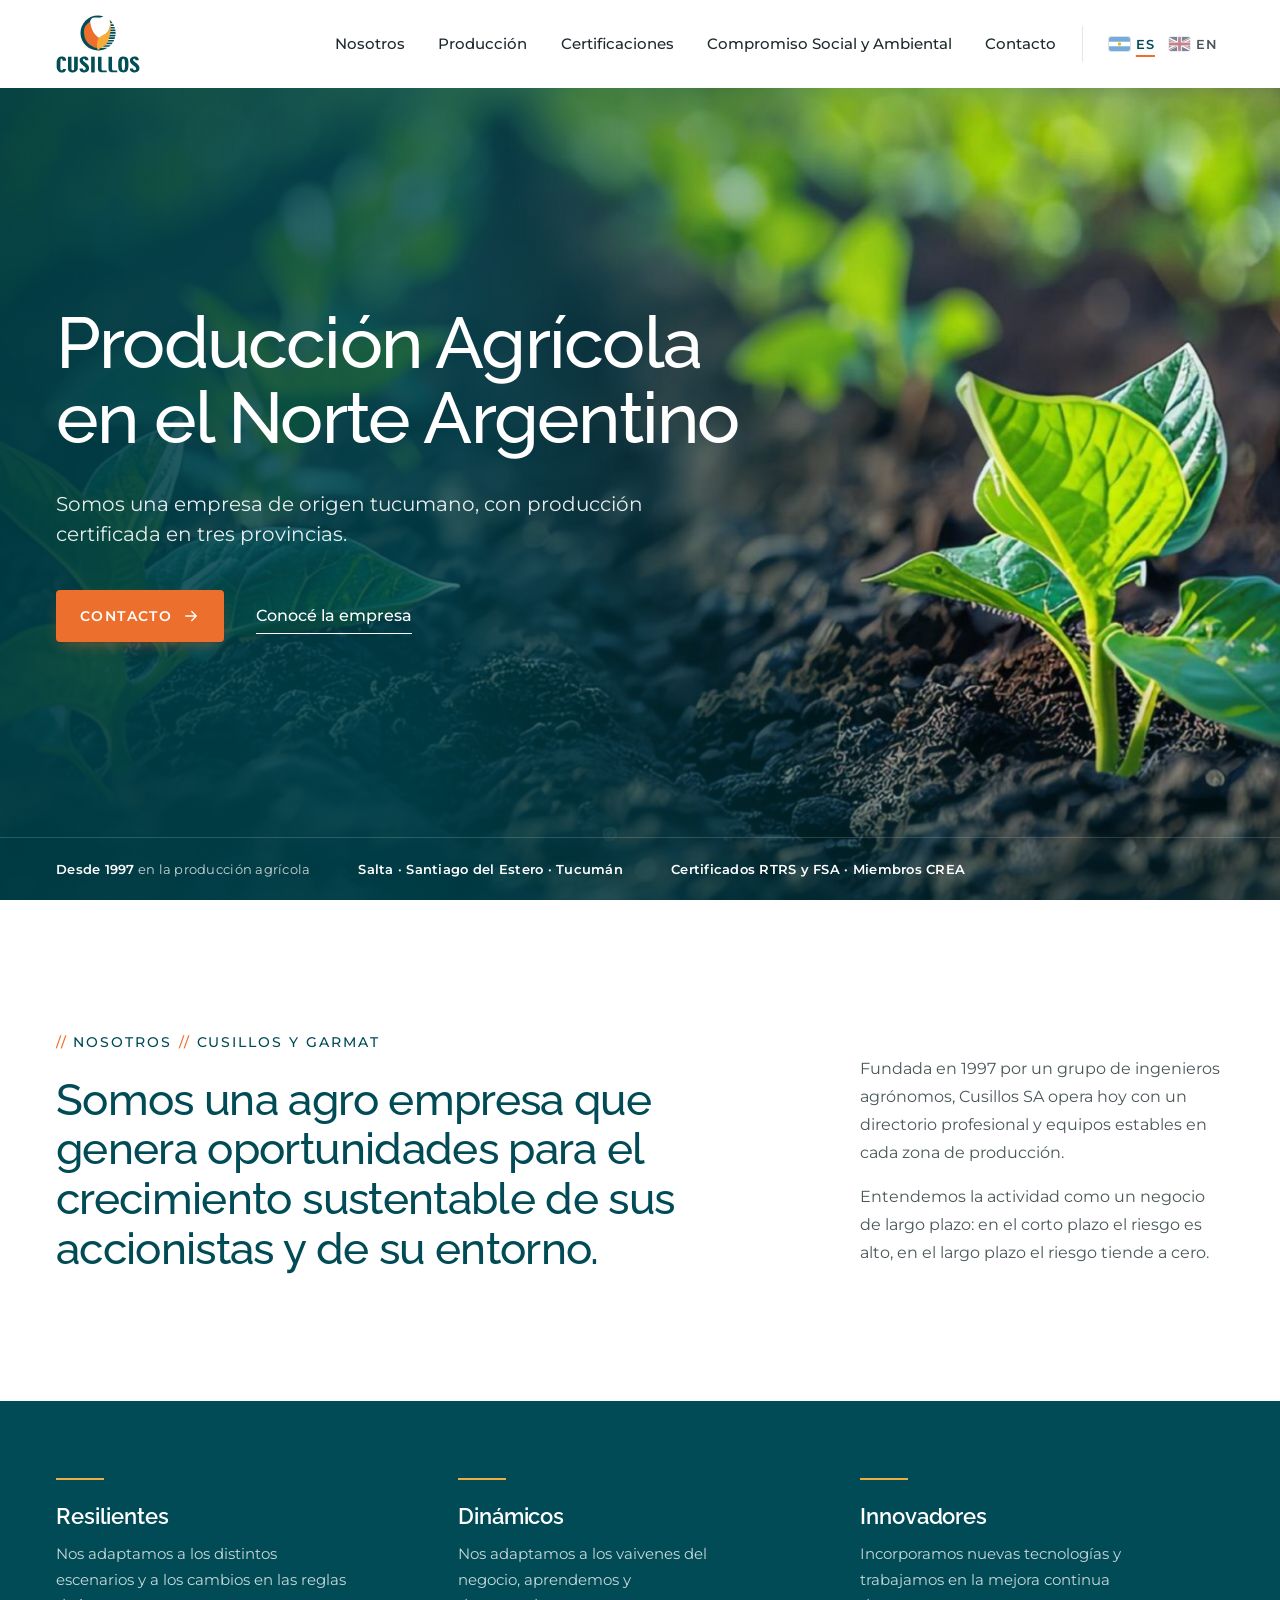
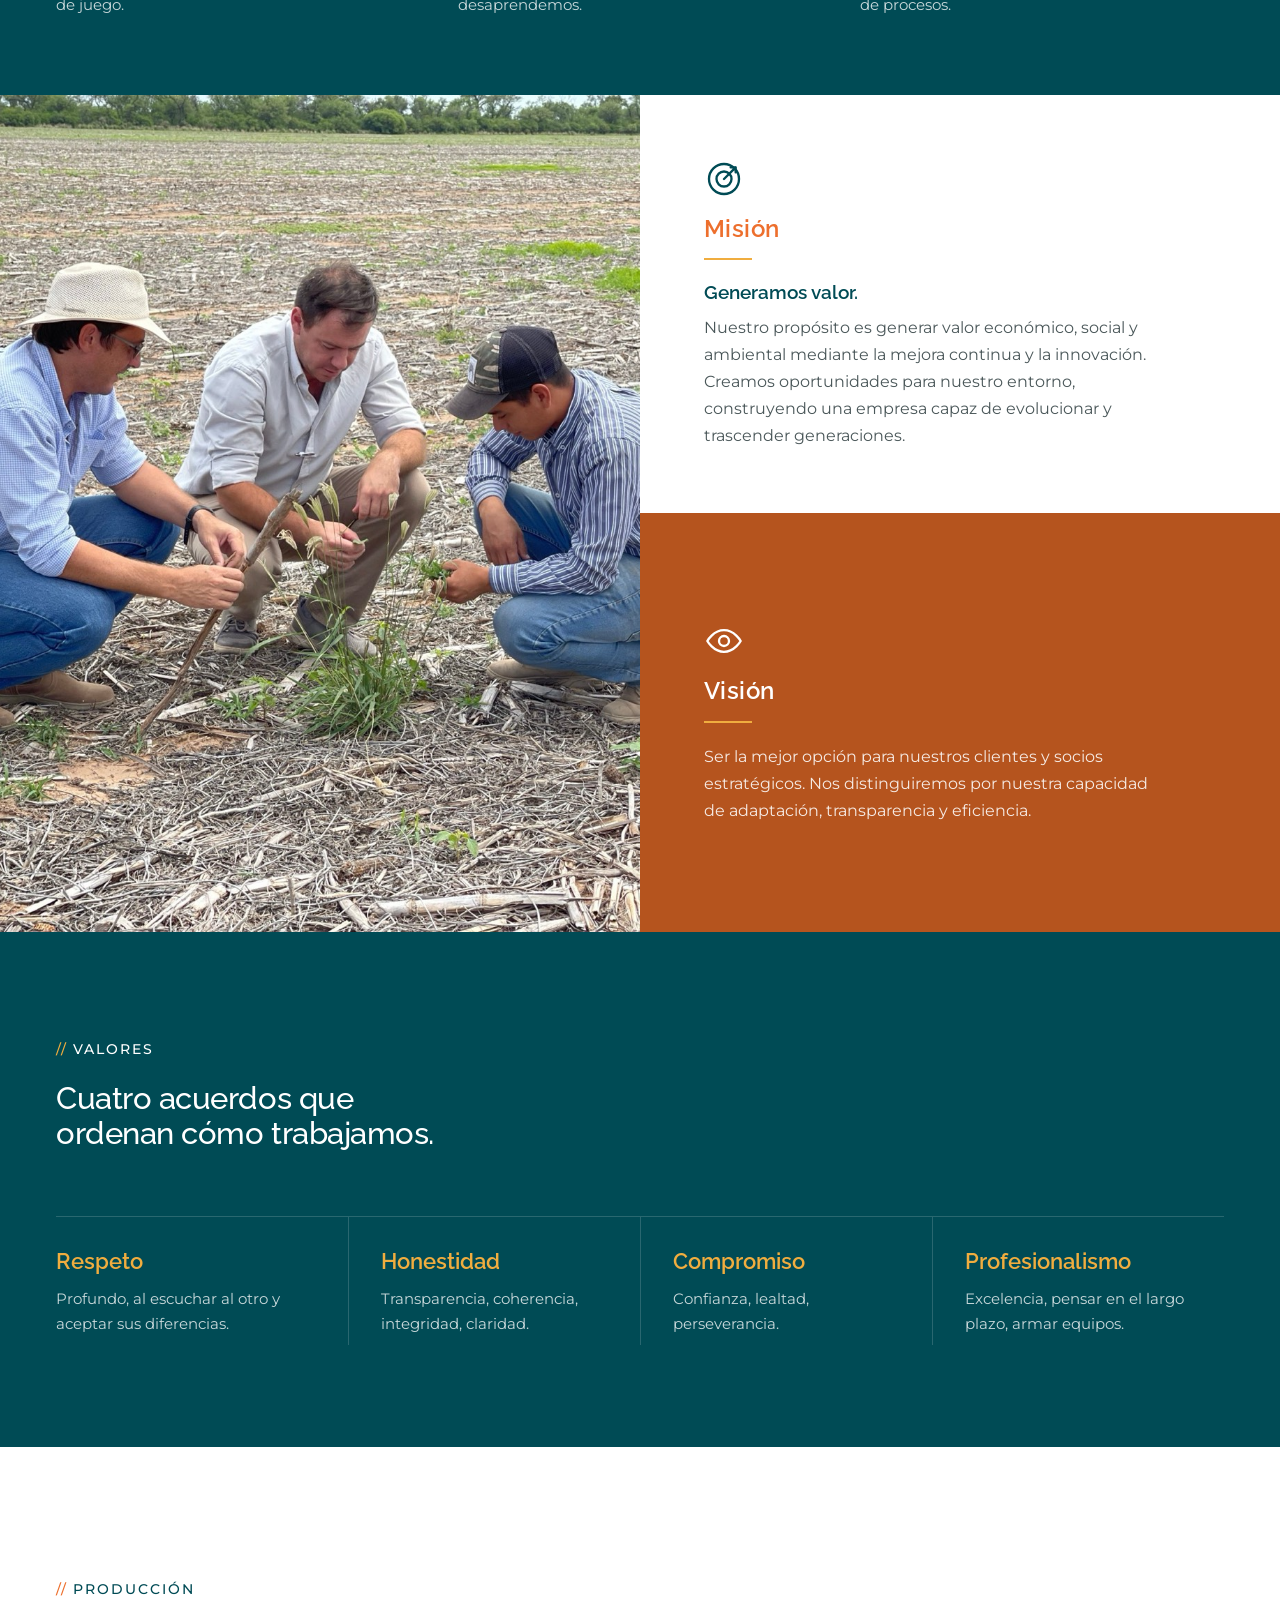
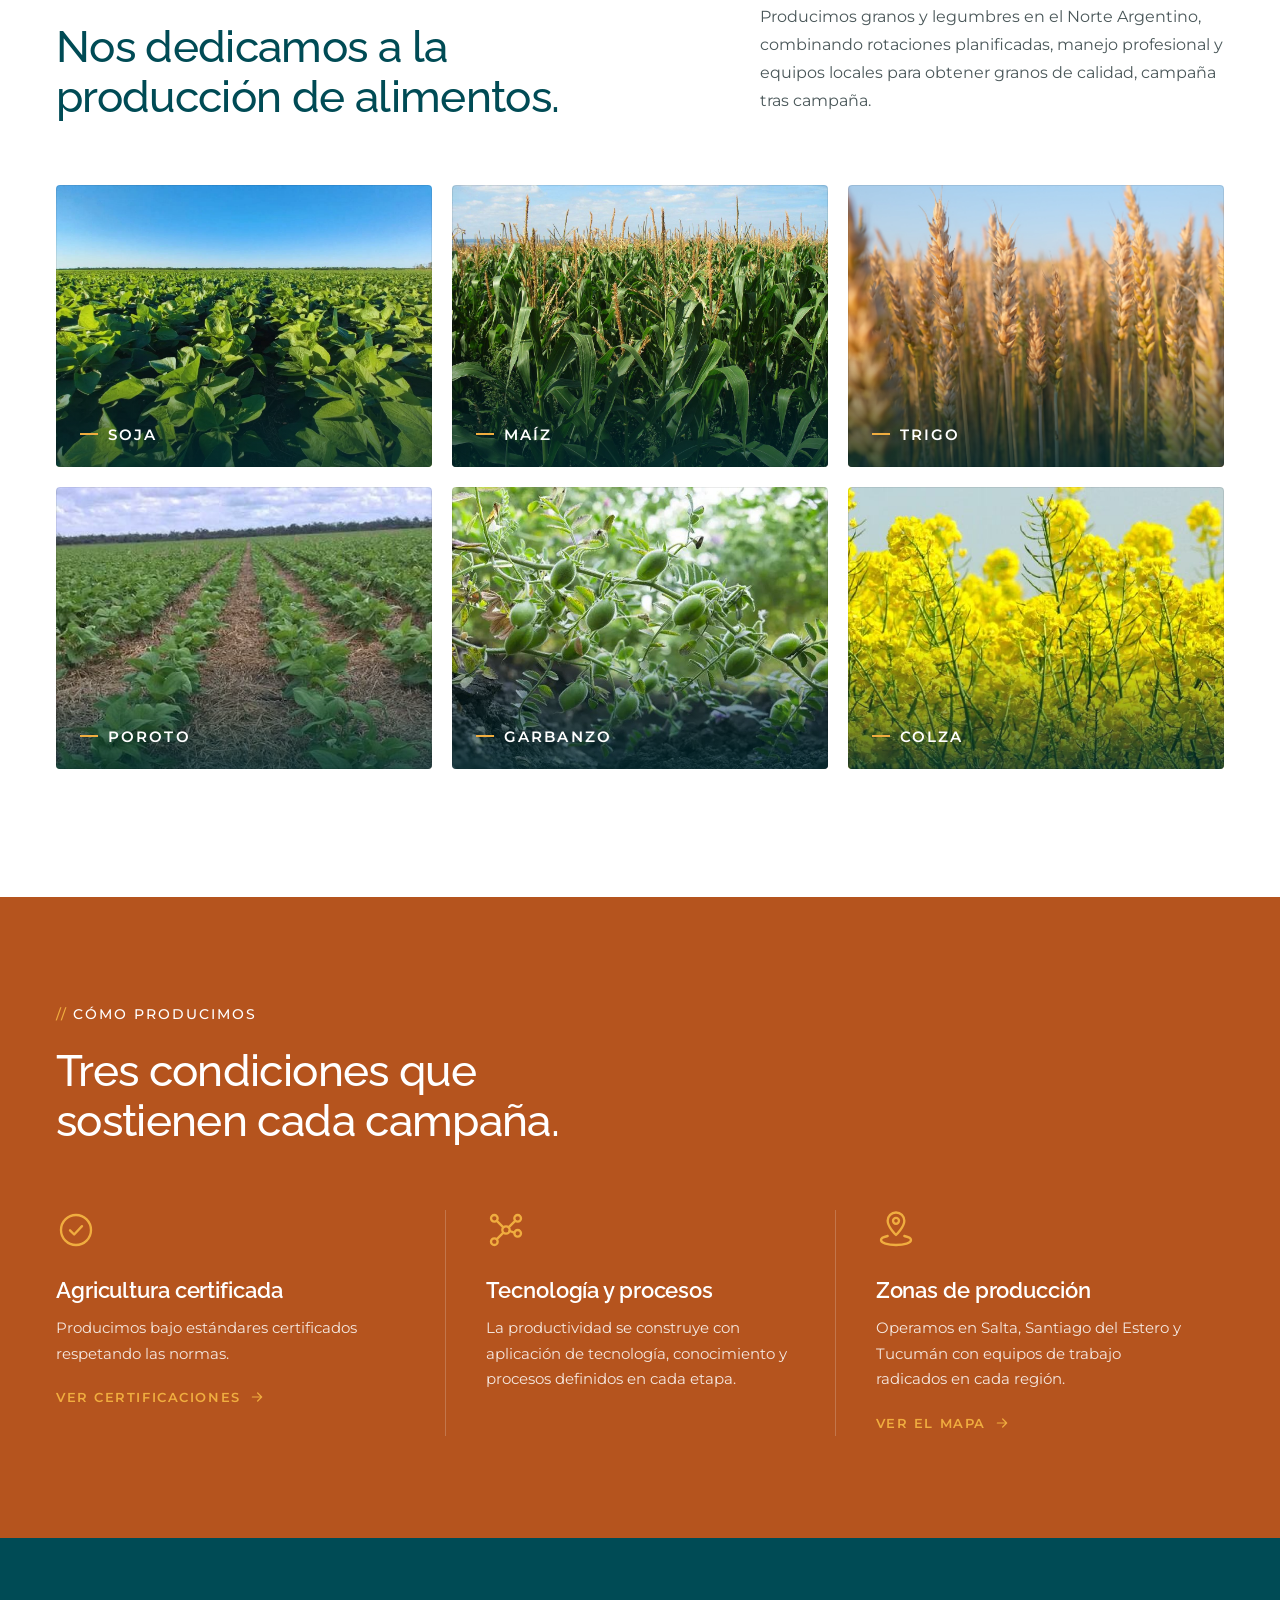
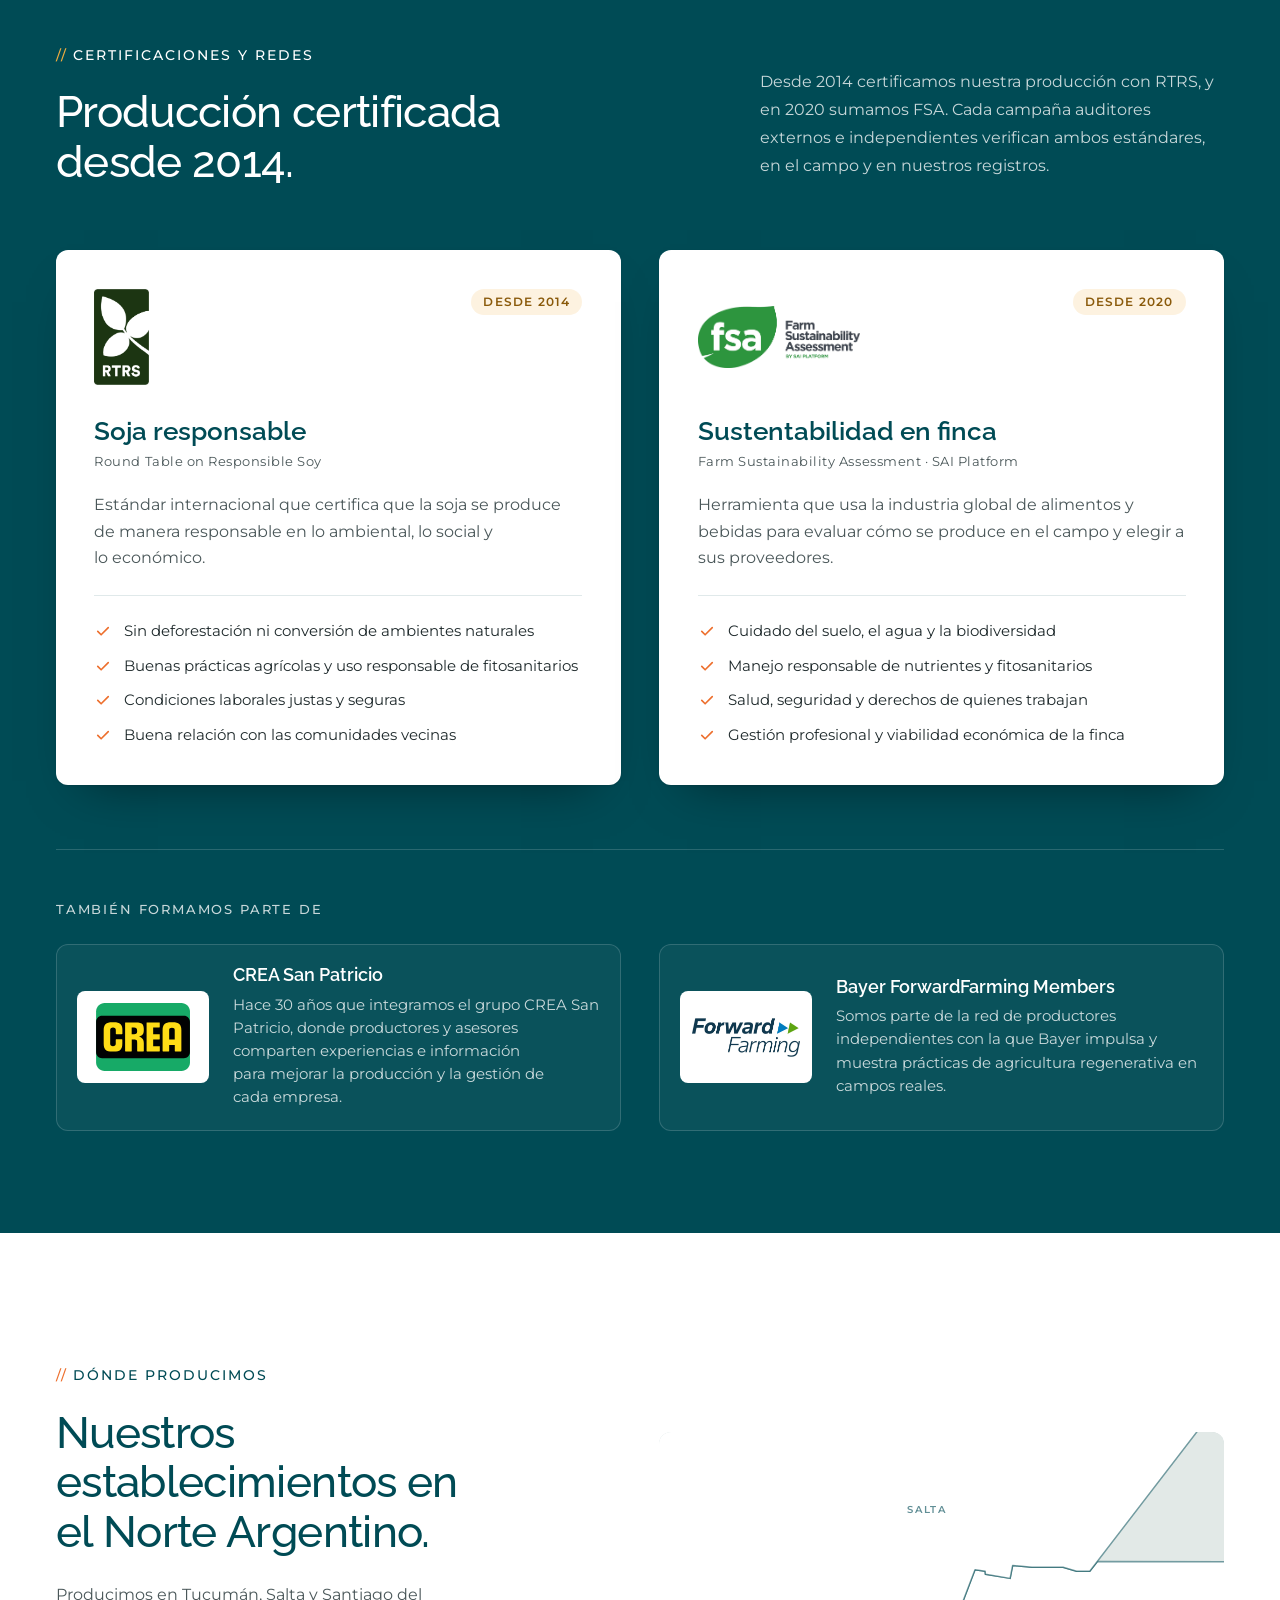
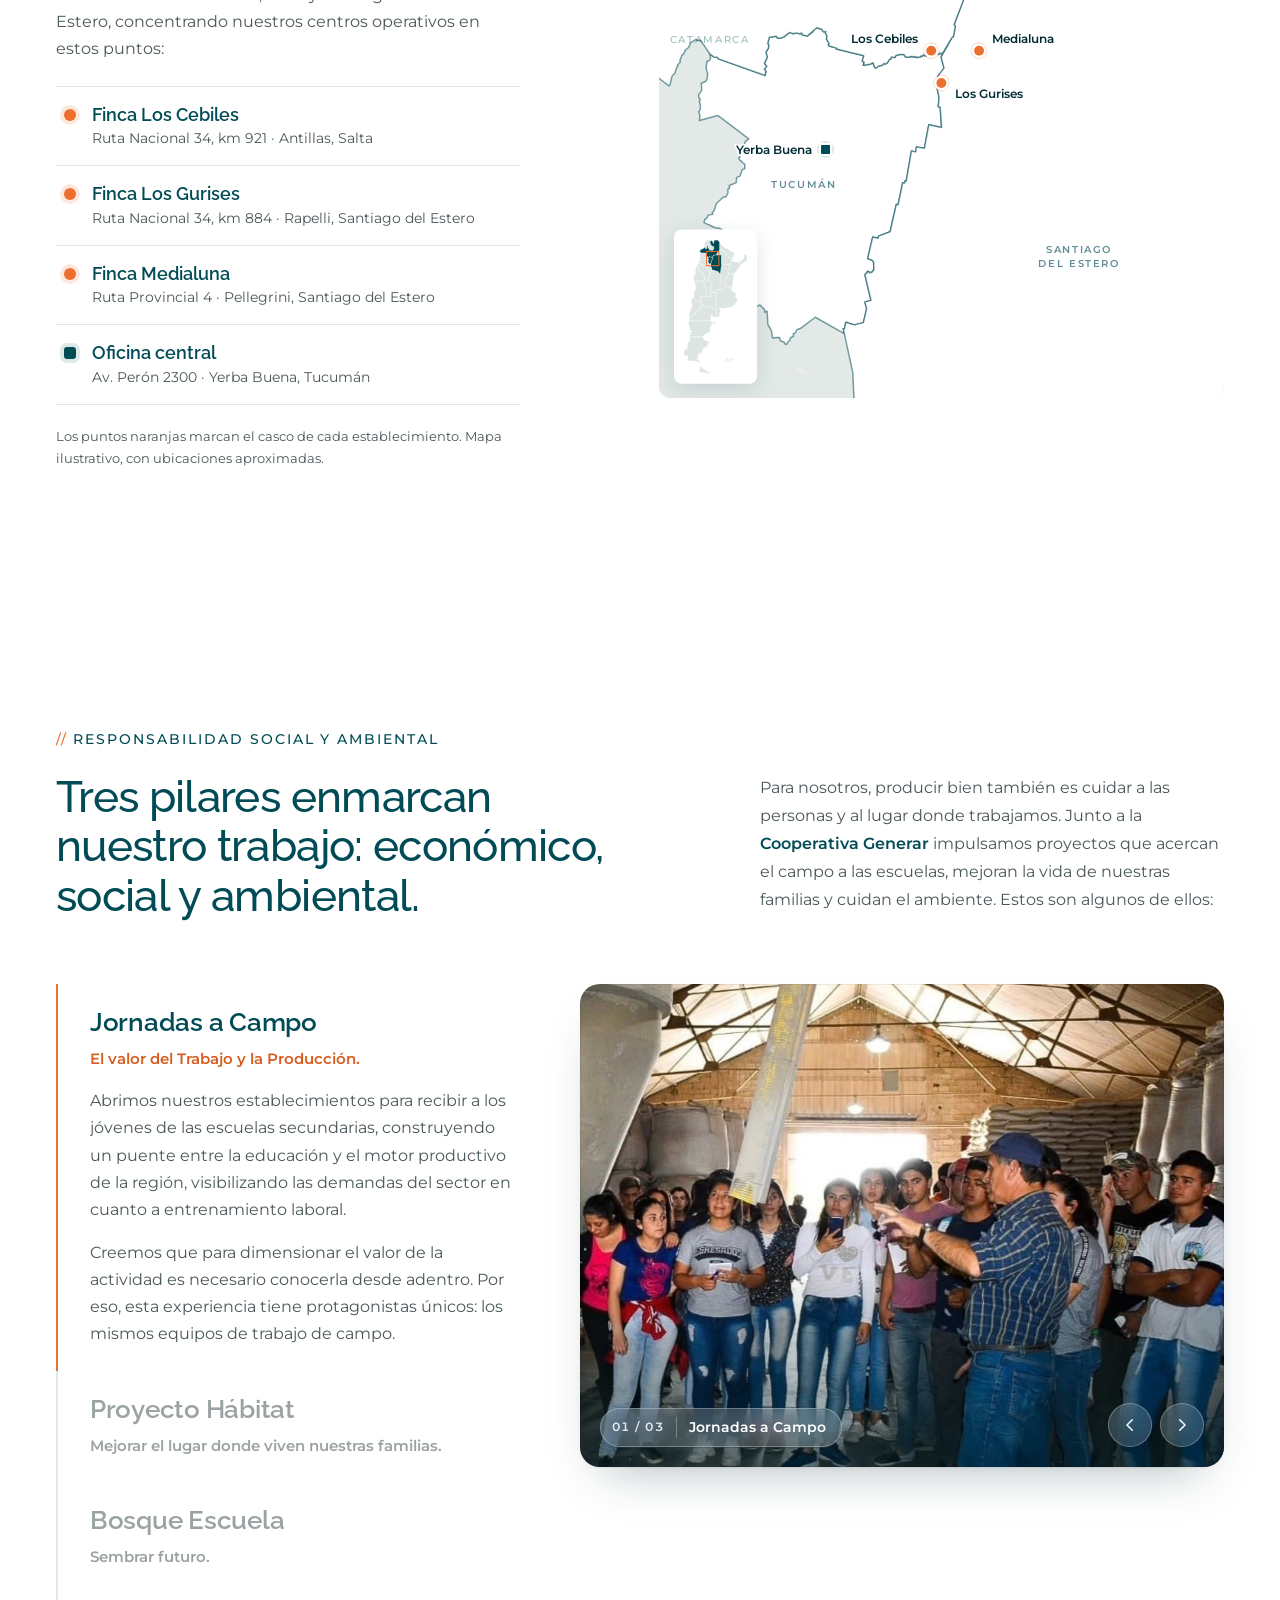
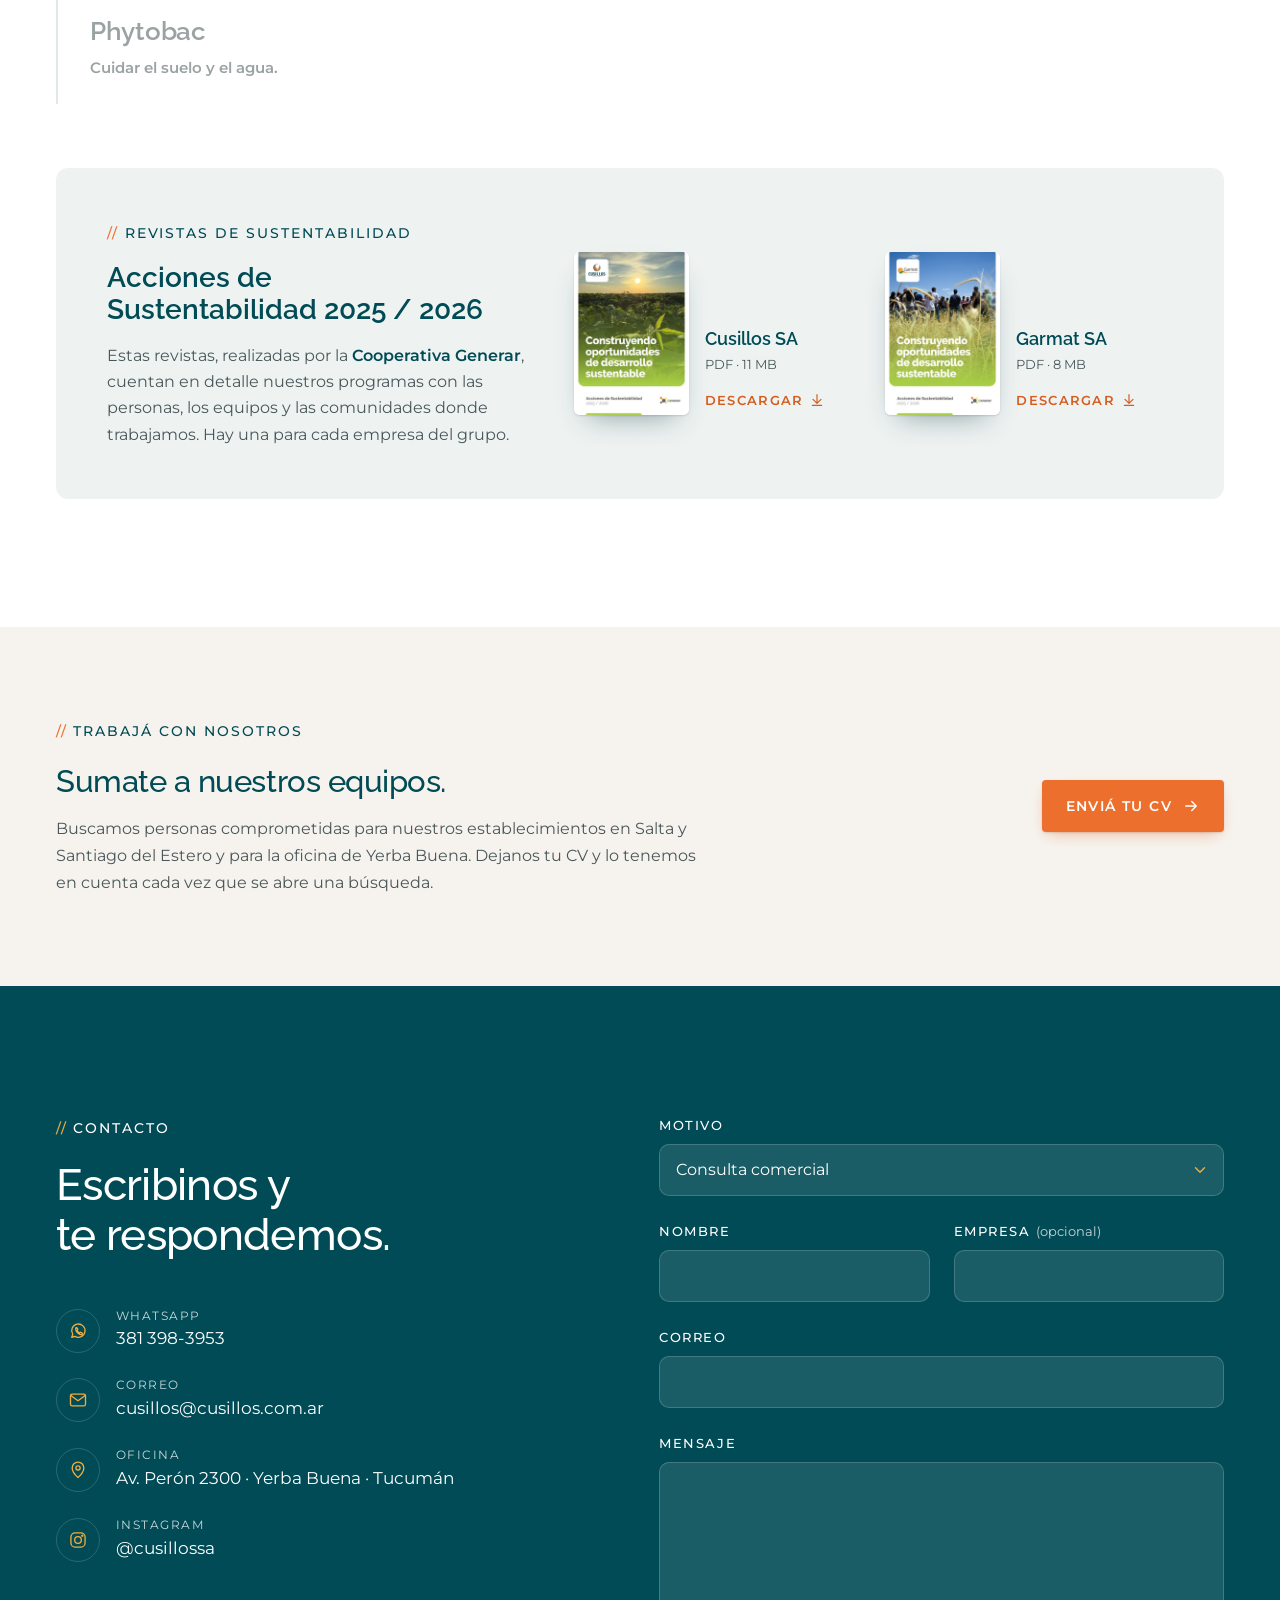
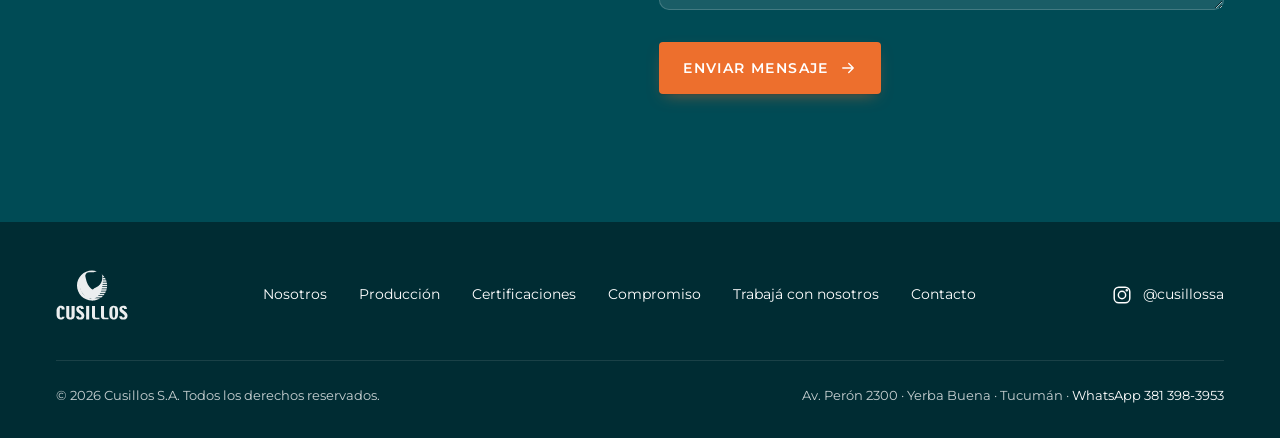
==== index.html @ c20f59cd "Responsabilidad social: párrafo al costado del título, como el resto de la página Co-Authored-By: Cl" ====
<!doctype html>
<html lang="es-AR">
<head>
  <meta charset="utf-8">
  <meta name="viewport" content="width=device-width, initial-scale=1, viewport-fit=cover">
  <title data-i18n="meta.title">Cusillos S.A. · Producción agrícola en el Norte Argentino</title>
  <meta name="description" data-i18n-content="meta.description" content="Agro empresa tucumana fundada en 1997. Producción certificada de soja, maíz, trigo, poroto, garbanzo y colza en Salta, Santiago del Estero y Tucumán.">
  <meta name="theme-color" content="#004b55">
  <link rel="canonical" href="https://www.cusillos.com.ar/">
  <link rel="icon" href="favicon.ico" sizes="48x48">
  <link rel="icon" href="assets/img/favicon.svg" type="image/svg+xml">
  <link rel="icon" href="assets/img/favicon-32.png" type="image/png" sizes="32x32">
  <link rel="apple-touch-icon" href="assets/img/apple-touch-icon.png">

  <meta property="og:type" content="website">
  <meta property="og:locale" content="es_AR">
  <meta property="og:site_name" content="Cusillos S.A.">
  <meta property="og:title" content="Cusillos S.A. · Producción agrícola en el Norte Argentino">
  <meta property="og:description" content="Producción certificada en Salta, Santiago del Estero y Tucumán desde 1997.">
  <meta property="og:url" content="https://www.cusillos.com.ar/">
  <meta property="og:image" content="https://www.cusillos.com.ar/assets/img/hero.jpg">
  <meta name="twitter:card" content="summary_large_image">

  <link rel="preconnect" href="https://fonts.googleapis.com">
  <link rel="preconnect" href="https://fonts.gstatic.com" crossorigin>
  <link href="https://fonts.googleapis.com/css2?family=Montserrat:wght@400;500;600&family=Raleway:wght@500;600&display=swap" rel="stylesheet">
  <link rel="preload" as="image" href="assets/img/hero.jpg">
  <link rel="stylesheet" href="styles.css">
  <script>document.documentElement.classList.add("js")</script>
  <link rel="alternate" hreflang="es" href="https://www.cusillos.com.ar/?lang=es">
  <link rel="alternate" hreflang="en" href="https://www.cusillos.com.ar/?lang=en">

  <script type="application/ld+json">
  {
    "@context": "https://schema.org",
    "@type": "Organization",
    "name": "Cusillos S.A.",
    "url": "https://www.cusillos.com.ar",
    "logo": "https://www.cusillos.com.ar/assets/img/logo-cusillos.png",
    "foundingDate": "1997",
    "email": "cusillos@cusillos.com.ar",
    "telephone": "+54 9 381 398-3953",
    "address": {
      "@type": "PostalAddress",
      "streetAddress": "Av. Perón 2300",
      "addressLocality": "Yerba Buena",
      "addressRegion": "Tucumán",
      "addressCountry": "AR"
    }
  }
  </script>
</head>
<body>
<a class="skip" href="#contenido" data-i18n="skip">Saltar al contenido</a>

<header class="header" id="top">
  <div class="container header__inner">
    <a href="#top" class="header__logo" data-i18n-aria-label="logo.home" aria-label="Cusillos S.A., volver al inicio">
      <img src="assets/img/logo-cusillos.svg?v=2" alt="Cusillos" width="90" height="63">
    </a>
    <nav class="nav" id="nav" data-i18n-aria-label="nav.label" aria-label="Principal">
      <a href="#nosotros" data-i18n="nav.about">Nosotros</a>
      <a href="#produccion" data-i18n="nav.production">Producción</a>
      <a href="#certificaciones" data-i18n="nav.certs">Certificaciones</a>
      <a href="#compromiso" data-i18n="nav.commitment">Compromiso Social y Ambiental</a>
      <a href="#contacto" data-i18n="nav.contact">Contacto</a>
    </nav>
    <div class="lang" role="group" aria-label="Idioma" data-i18n-aria-label="lang.label">
      <button type="button" class="lang__btn" data-lang="es" lang="es" aria-label="Español" aria-pressed="true"><svg class="lang__flag" viewBox="0 0 30 20" aria-hidden="true"><path fill="#74acdf" d="M0 0h30v20H0z"/><path fill="#fff" d="M0 6.67h30v6.66H0z"/><circle cx="15" cy="10" r="2.4" fill="#f6b40e"/></svg><span>ES</span></button>
      <button type="button" class="lang__btn" data-lang="en" lang="en" aria-label="English" aria-pressed="false"><svg class="lang__flag" viewBox="0 0 60 30" preserveAspectRatio="xMidYMid slice" aria-hidden="true"><clipPath id="flag-uk"><path d="M30 15h30v15zv15H0zH0V0zV0h30z"/></clipPath><path fill="#012169" d="M0 0h60v30H0z"/><path d="M0 0l60 30M60 0L0 30" stroke="#fff" stroke-width="6"/><path d="M0 0l60 30M60 0L0 30" clip-path="url(#flag-uk)" stroke="#c8102e" stroke-width="4"/><path d="M30 0v30M0 15h60" stroke="#fff" stroke-width="10"/><path d="M30 0v30M0 15h60" stroke="#c8102e" stroke-width="6"/></svg><span>EN</span></button>
    </div>
    <button class="nav-toggle" aria-label="Abrir menú" aria-expanded="false" aria-controls="nav">
      <span></span><span></span>
    </button>
  </div>
</header>

<main id="contenido">

  <!-- ============ HERO ============ -->
  <section class="hero" aria-labelledby="hero-title">
    <div class="hero__media" aria-hidden="true">
      <img src="assets/img/hero.jpg" alt="" fetchpriority="high">
    </div>
    <div class="container hero__content">
      <h1 id="hero-title" class="hero__title" data-enter data-i18n="hero.title">Producción Agrícola<br> en el Norte Argentino</h1>
      <p class="hero__lead" data-enter data-i18n="hero.lead">Somos una empresa de origen tucumano, con producción certificada en tres provincias.</p>
      <div class="hero__actions" data-enter>
        <a href="https://wa.me/5493813983953?text=Hola%2C%20les%20escribo%20desde%20la%20web%20de%20Cusillos." class="btn" target="_blank" rel="noopener" data-i18n-href="wa.href">
          <span data-i18n="nav.contact">Contacto</span>
          <svg class="btn__arrow" viewBox="0 0 24 24" aria-hidden="true"><path d="M5 12h14M13 6l6 6-6 6"/></svg>
        </a>
        <a href="#nosotros" class="link-light" data-i18n="hero.more">Conocé la empresa</a>
      </div>
    </div>
    <div class="hero__facts" data-enter>
      <div class="container hero__facts-inner">
        <p data-i18n="hero.fact1"><strong>Desde 1997</strong> en la producción agrícola</p>
        <p><strong>Salta · Santiago del Estero · Tucumán</strong></p>
        <p data-i18n="hero.fact3"><strong>Certificados RTRS y FSA · Miembros CREA</strong></p>
      </div>
    </div>
  </section>

  <!-- ============ NOSOTROS ============ -->
  <section class="section" id="nosotros" aria-labelledby="nosotros-title">
    <div class="container grid intro">
      <header class="intro__head" data-reveal>
        <p class="eyebrow"><span data-i18n="nav.about">Nosotros</span><span class="eyebrow__sep" aria-hidden="true">//</span><span data-i18n="about.group">Cusillos y Garmat</span></p>
        <h2 id="nosotros-title" class="h2" data-i18n="about.title">Somos una agro empresa que genera oportunidades para el crecimiento sustentable de sus accionistas y de su entorno.</h2>
      </header>
      <div class="intro__body" data-reveal>
        <p data-i18n="about.p1">Fundada en 1997 por un grupo de ingenieros agrónomos, Cusillos SA opera hoy con un directorio profesional y equipos estables en cada zona de producción.</p>
        <p data-i18n="about.p2">Entendemos la actividad como un negocio de largo plazo: en el corto plazo el riesgo es alto, en el largo plazo el riesgo tiende a cero.</p>
      </div>
    </div>
  </section>

  <section class="band band--teal pillars" data-i18n-aria-label="pillars.label" aria-label="Cómo somos">
    <div class="container grid pillars__grid" data-reveal-group>
      <article class="pillar">
        <h3 class="h3" data-i18n="pillars.1.t">Resilientes</h3>
        <p data-i18n="pillars.1.p">Nos adaptamos a los distintos escenarios y a los cambios en las reglas de juego.</p>
      </article>
      <article class="pillar">
        <h3 class="h3" data-i18n="pillars.2.t">Dinámicos</h3>
        <p data-i18n="pillars.2.p">Nos adaptamos a los vaivenes del negocio, aprendemos y desaprendemos.</p>
      </article>
      <article class="pillar">
        <h3 class="h3" data-i18n="pillars.3.t">Innovadores</h3>
        <p data-i18n="pillars.3.p">Incorporamos nuevas tecnologías y trabajamos en la mejora continua de procesos.</p>
      </article>
    </div>
  </section>

  <section class="mv" data-i18n-aria-label="mv.label" aria-label="Misión y visión">
    <figure class="mv__media">
      <img src="assets/img/nosotros.jpg" data-i18n-alt="mv.alt" alt="Ingenieros de Cusillos revisando un cultivo a campo" loading="lazy" width="1600" height="1200">
    </figure>
    <div class="mv__panels">
      <article class="mv__panel" data-reveal>
        <svg class="icon" viewBox="0 0 24 24" aria-hidden="true"><circle cx="12" cy="12" r="9"/><circle cx="12" cy="12" r="4.5"/><path d="M12 12l7-7M16 5h3v3"/></svg>
        <h2 class="mv__title" data-i18n="mv.mission">Misión</h2>
        <p class="mv__lead" data-i18n="mv.mission.lead">Generamos valor.</p>
        <p data-i18n="mv.mission.p">Nuestro propósito es generar valor económico, social y ambiental mediante la mejora continua y la innovación. Creamos oportunidades para nuestro entorno, construyendo una empresa capaz de evolucionar y trascender generaciones.</p>
      </article>
      <article class="mv__panel mv__panel--rust" data-reveal>
        <svg class="icon" viewBox="0 0 24 24" aria-hidden="true"><path d="M2 12s3.6-6.5 10-6.5S22 12 22 12s-3.6 6.5-10 6.5S2 12 2 12z"/><circle cx="12" cy="12" r="3"/></svg>
        <h2 class="mv__title" data-i18n="mv.vision">Visión</h2>
        <p data-i18n="mv.vision.p">Ser la mejor opción para nuestros clientes y socios estratégicos. Nos distinguiremos por nuestra capacidad de adaptación, transparencia y eficiencia.</p>
      </article>
    </div>
  </section>

  <section class="band band--teal values" aria-labelledby="valores-title">
    <div class="container">
      <header class="values__head" data-reveal>
        <p class="eyebrow eyebrow--light" data-i18n="values.eyebrow">Valores</p>
        <h2 id="valores-title" class="h2 h2--sm" data-i18n="values.title">Cuatro acuerdos que ordenan cómo trabajamos.</h2>
      </header>
      <div class="values__grid" data-reveal-group>
        <div class="value"><h3 data-i18n="values.1.t">Respeto</h3><p data-i18n="values.1.p">Profundo, al escuchar al otro y aceptar sus diferencias.</p></div>
        <div class="value"><h3 data-i18n="values.2.t">Honestidad</h3><p data-i18n="values.2.p">Transparencia, coherencia, integridad, claridad.</p></div>
        <div class="value"><h3 data-i18n="values.3.t">Compromiso</h3><p data-i18n="values.3.p">Confianza, lealtad, perseverancia.</p></div>
        <div class="value"><h3 data-i18n="values.4.t">Profesionalismo</h3><p data-i18n="values.4.p">Excelencia, pensar en el largo plazo, armar equipos.</p></div>
      </div>
    </div>
  </section>

  <!-- ============ PRODUCCIÓN ============ -->
  <section class="section" id="produccion" aria-labelledby="produccion-title">
    <div class="container">
      <div class="grid intro intro--wide">
        <header class="intro__head" data-reveal>
          <p class="eyebrow" data-i18n="nav.production">Producción</p>
          <h2 id="produccion-title" class="h2" data-i18n="prod.title">Nos dedicamos a la producción de alimentos.</h2>
        </header>
        <div class="intro__body" data-reveal>
          <!-- TODO: texto definitivo de Producción -->
          <p data-i18n="prod.p">Producimos granos y legumbres en el Norte Argentino, combinando rotaciones planificadas, manejo profesional y equipos locales para obtener granos de calidad, campaña tras campaña.</p>
        </div>
      </div>

      <ul class="crops" role="list" data-reveal-group>
        <li class="crop"><img src="assets/img/soja.jpg" data-i18n-alt="crop.soja.alt" alt="Lote de soja" loading="lazy" width="1600" height="1070"><span class="crop__name" data-i18n="crop.soja">Soja</span></li>
        <li class="crop"><img src="assets/img/maiz.jpg" data-i18n-alt="crop.maiz.alt" alt="Lote de maíz" loading="lazy" width="1280" height="960"><span class="crop__name" data-i18n="crop.maiz">Maíz</span></li>
        <li class="crop"><img src="assets/img/trigo.jpg" data-i18n-alt="crop.trigo.alt" alt="Espigas de trigo" loading="lazy" width="1800" height="1200"><span class="crop__name" data-i18n="crop.trigo">Trigo</span></li>
        <li class="crop"><img src="assets/img/poroto.jpg" data-i18n-alt="crop.poroto.alt" alt="Lote de poroto" loading="lazy" width="640" height="360"><span class="crop__name" data-i18n="crop.poroto">Poroto</span></li>
        <li class="crop"><img src="assets/img/garbanzo.jpg" data-i18n-alt="crop.garbanzo.alt" alt="Planta de garbanzo con vainas" loading="lazy" width="995" height="553"><span class="crop__name" data-i18n="crop.garbanzo">Garbanzo</span></li>
        <li class="crop"><img src="assets/img/colza.jpg" data-i18n-alt="crop.colza.alt" alt="Colza en flor" loading="lazy" width="790" height="479"><span class="crop__name" data-i18n="crop.colza">Colza</span></li>
      </ul>
    </div>
  </section>

  <section class="band band--rust how" aria-labelledby="how-title">
    <div class="container">
      <header class="how__head" data-reveal>
        <p class="eyebrow eyebrow--light" data-i18n="how.eyebrow">Cómo producimos</p>
        <h2 id="how-title" class="h2" data-i18n="how.title">Tres condiciones que sostienen cada campaña.</h2>
      </header>
      <div class="how__grid" data-reveal-group>
        <article class="how__item">
          <svg class="icon icon--gold" viewBox="0 0 24 24" aria-hidden="true"><circle cx="12" cy="12" r="9"/><path d="M8.4 12.2l2.5 2.5 4.7-5"/></svg>
          <h3 class="h3" data-i18n="how.1.t">Agricultura certificada</h3>
          <p data-i18n="how.1.p">Producimos bajo estándares certificados respetando las normas.</p>
          <a href="#certificaciones" class="how__link"><span data-i18n="how.1.link">Ver certificaciones</span><svg viewBox="0 0 24 24" aria-hidden="true"><path d="M5 12h14M13 6l6 6-6 6"/></svg></a>
        </article>
        <article class="how__item">
          <svg class="icon icon--gold" viewBox="0 0 24 24" aria-hidden="true"><circle cx="12" cy="12" r="2.2"/><circle cx="5" cy="5" r="2"/><circle cx="19" cy="5" r="2"/><circle cx="5" cy="19" r="2"/><circle cx="19" cy="14" r="2"/><path d="M6.5 6.5l3.9 3.9M17.5 6.5l-3.9 3.9M6.5 17.5l3.9-3.9M17 13.6l-2.8-1"/></svg>
          <h3 class="h3" data-i18n="how.2.t">Tecnología y procesos</h3>
          <p data-i18n="how.2.p">La productividad se construye con aplicación de tecnología, conocimiento y procesos definidos en cada etapa.</p>
        </article>
        <article class="how__item">
          <svg class="icon icon--gold" viewBox="0 0 24 24" aria-hidden="true"><path d="M12 15s5-4.7 5-8.5a5 5 0 0 0-10 0C7 10.3 12 15 12 15z"/><circle cx="12" cy="6.5" r="1.8"/><path d="M7 15.6c-2.4.5-4 1.4-4 2.4 0 1.7 4 3 9 3s9-1.3 9-3c0-1-1.6-1.9-4-2.4"/></svg>
          <h3 class="h3" data-i18n="how.3.t">Zonas de producción</h3>
          <p data-i18n="how.3.p">Operamos en Salta, Santiago del Estero y Tucumán con equipos de trabajo radicados en cada región.</p>
          <a href="#zonas" class="how__link"><span data-i18n="how.3.link">Ver el mapa</span><svg viewBox="0 0 24 24" aria-hidden="true"><path d="M5 12h14M13 6l6 6-6 6"/></svg></a>
        </article>
      </div>
    </div>
  </section>

  <!-- ============ CERTIFICACIONES ============ -->
  <section class="band band--teal certs-section" id="certificaciones" aria-labelledby="certificaciones-title">
    <div class="container">
      <div class="grid certs-head">
        <header class="certs-head__title" data-reveal>
          <p class="eyebrow eyebrow--light" data-i18n="certs.eyebrow">Certificaciones y redes</p>
          <h2 id="certificaciones-title" class="h2" data-i18n="certs.title">Producción certificada desde 2014.</h2>
        </header>
        <div class="certs-head__body" data-reveal>
          <p data-i18n="certs.lead">Desde 2014 certificamos nuestra producción con RTRS, y en 2020 sumamos FSA. Cada campaña auditores externos e independientes verifican ambos estándares, en el campo y en nuestros registros.</p>
        </div>
      </div>

      <div class="cert-cards" data-reveal-group>
        <article class="cert-card">
          <div class="cert-card__top">
            <span class="cert-card__logo cert-card__logo--tall"><img src="assets/img/logo-rtrs.png" alt="RTRS, Round Table on Responsible Soy" loading="lazy" width="691" height="1210"></span>
            <span class="cert-card__since" data-i18n="certs.since">Desde 2014</span>
          </div>
          <h3 class="cert-card__title" data-i18n="certs.rtrs.t">Soja responsable</h3>
          <p class="cert-card__org">Round Table on Responsible Soy</p>
          <p class="cert-card__text" data-i18n="certs.rtrs.p">Estándar internacional que certifica que la soja se produce de manera responsable en lo ambiental, lo social y lo económico.</p>
          <ul class="cert-card__list" role="list">
            <li><svg class="cert-card__check" viewBox="0 0 24 24" aria-hidden="true"><path d="M5 12.5l4.5 4.5L19 7.5"/></svg><span data-i18n="certs.rtrs.1">Sin deforestación ni conversión de ambientes naturales</span></li>
            <li><svg class="cert-card__check" viewBox="0 0 24 24" aria-hidden="true"><path d="M5 12.5l4.5 4.5L19 7.5"/></svg><span data-i18n="certs.rtrs.2">Buenas prácticas agrícolas y uso responsable de fitosanitarios</span></li>
            <li><svg class="cert-card__check" viewBox="0 0 24 24" aria-hidden="true"><path d="M5 12.5l4.5 4.5L19 7.5"/></svg><span data-i18n="certs.rtrs.3">Condiciones laborales justas y seguras</span></li>
            <li><svg class="cert-card__check" viewBox="0 0 24 24" aria-hidden="true"><path d="M5 12.5l4.5 4.5L19 7.5"/></svg><span data-i18n="certs.rtrs.4">Buena relación con las comunidades vecinas</span></li>
          </ul>
        </article>
        <article class="cert-card">
          <div class="cert-card__top">
            <span class="cert-card__logo cert-card__logo--wide"><img src="assets/img/logo-fsa.png" alt="FSA, Farm Sustainability Assessment" loading="lazy" width="1476" height="565"></span>
            <span class="cert-card__since" data-i18n="certs.since.fsa">Desde 2020</span>
          </div>
          <h3 class="cert-card__title" data-i18n="certs.fsa.t">Sustentabilidad en finca</h3>
          <p class="cert-card__org">Farm Sustainability Assessment · SAI Platform</p>
          <p class="cert-card__text" data-i18n="certs.fsa.p">Herramienta que usa la industria global de alimentos y bebidas para evaluar cómo se produce en el campo y elegir a sus proveedores.</p>
          <ul class="cert-card__list" role="list">
            <li><svg class="cert-card__check" viewBox="0 0 24 24" aria-hidden="true"><path d="M5 12.5l4.5 4.5L19 7.5"/></svg><span data-i18n="certs.fsa.1">Cuidado del suelo, el agua y la biodiversidad</span></li>
            <li><svg class="cert-card__check" viewBox="0 0 24 24" aria-hidden="true"><path d="M5 12.5l4.5 4.5L19 7.5"/></svg><span data-i18n="certs.fsa.2">Manejo responsable de nutrientes y fitosanitarios</span></li>
            <li><svg class="cert-card__check" viewBox="0 0 24 24" aria-hidden="true"><path d="M5 12.5l4.5 4.5L19 7.5"/></svg><span data-i18n="certs.fsa.3">Salud, seguridad y derechos de quienes trabajan</span></li>
            <li><svg class="cert-card__check" viewBox="0 0 24 24" aria-hidden="true"><path d="M5 12.5l4.5 4.5L19 7.5"/></svg><span data-i18n="certs.fsa.4">Gestión profesional y viabilidad económica de la finca</span></li>
          </ul>
        </article>
      </div>
      <div class="networks" data-reveal>
        <p class="networks__label" data-i18n="networks.label">También formamos parte de</p>
        <div class="networks__grid">
          <article class="network">
            <span class="network__logo"><img src="assets/img/logo-crea.svg?v=2" alt="CREA" loading="lazy" width="138" height="100"></span>
            <div class="network__text">
              <h3 class="network__title">CREA San Patricio</h3>
              <p data-i18n="networks.crea">Hace 30 años que integramos el grupo CREA San Patricio, donde productores y asesores comparten experiencias e información para mejorar la producción y la gestión de cada empresa.</p>
            </div>
          </article>
          <article class="network">
            <span class="network__logo network__logo--wide"><img src="assets/img/logo-forwardfarming.png" alt="Bayer ForwardFarming" loading="lazy" width="853" height="325"></span>
            <div class="network__text">
              <h3 class="network__title">Bayer ForwardFarming Members</h3>
              <p data-i18n="networks.bff">Somos parte de la red de productores independientes con la que Bayer impulsa y muestra prácticas de agricultura regenerativa en campos reales.</p>
            </div>
          </article>
        </div>
      </div>
    </div>
  </section>

  <!-- ============ ZONAS ============ -->
  <section class="section zones" id="zonas" aria-labelledby="zonas-title">
    <div class="container grid zones__grid">
      <div class="zones__text" data-reveal>
        <p class="eyebrow" data-i18n="zones.eyebrow">Dónde producimos</p>
        <h2 id="zonas-title" class="h2" data-i18n="zones.title">Nuestros establecimientos en el Norte Argentino.</h2>
        <p class="zones__lead" data-i18n="zones.lead">Producimos en Tucumán, Salta y Santiago del Estero, concentrando nuestros centros operativos en estos puntos:</p>
        <ul class="zones__list" role="list">
          <li class="zone" data-pin="cebiles" tabindex="0">
            <span class="zone__dot" aria-hidden="true"></span>
            <span><strong>Finca Los Cebiles</strong><small>Ruta Nacional 34, km 921 · Antillas, Salta</small></span>
          </li>
          <li class="zone" data-pin="gurises" tabindex="0">
            <span class="zone__dot" aria-hidden="true"></span>
            <span><strong>Finca Los Gurises</strong><small>Ruta Nacional 34, km 884 · Rapelli, Santiago del Estero</small></span>
          </li>
          <li class="zone" data-pin="medialuna" tabindex="0">
            <span class="zone__dot" aria-hidden="true"></span>
            <span><strong>Finca Medialuna</strong><small data-i18n="zones.medialuna">Ruta Provincial 4 · Pellegrini, Santiago del Estero</small></span>
          </li>
          <li class="zone zone--office" data-pin="oficina" tabindex="0">
            <span class="zone__dot" aria-hidden="true"></span>
            <span><strong data-i18n="zones.office">Oficina central</strong><small>Av. Perón 2300 · Yerba Buena, Tucumán</small></span>
          </li>
        </ul>
        <p class="zones__note" data-i18n="zones.note">Los puntos naranjas marcan el casco de cada establecimiento. Mapa ilustrativo, con ubicaciones aproximadas.</p>
      </div>
      <figure class="zones__map" data-reveal>
        <!-- mapa:inicio -->
        <svg class="map" viewBox="0 0 600 602" role="img" aria-labelledby="map-title"><title id="map-title" data-i18n="zones.map">Mapa ilustrativo con las fincas de Cusillos en Salta y Santiago del Estero y la oficina en Yerba Buena, Tucumán</title><g class="map__lands"><path class="map__land" d="M831.3 541.6L1164.0 542.0L1162.5 548.1L1164.5 553.5L1154.6 565.0L1148.5 566.1L1136.6 564.0L1135.0 565.4L1132.7 571.5L1132.9 576.3L1129.6 580.3L1130.2 598.6L1133.7 601.7L1134.4 604.8L1132.9 617.0L1136.8 621.6L1138.6 626.9L1137.3 630.2L1133.2 634.8L1130.8 641.2L1130.0 651.1L1133.6 655.0L1134.1 656.8L1128.0 669.8L1121.5 678.7L1121.8 692.9L1120.0 698.3L1115.1 705.3L1113.7 710.2L1115.4 719.5L1113.5 723.1L1106.5 729.5L1103.8 731.2L1092.8 733.7L1090.2 739.7L1085.1 746.8L1083.4 752.1L1078.1 752.5L1069.1 755.9L1067.5 758.3L1067.4 768.6L1066.2 773.1L1059.8 777.8L1054.8 779.8L1053.2 782.0L1053.0 784.4L1056.9 793.2L1055.3 804.1L1055.4 812.1L1053.9 814.5L1051.7 829.1L1052.2 839.1L1051.1 847.5L1045.3 855.8L1044.7 859.1L1045.3 860.9L1050.8 865.2L1053.1 869.4L1055.6 882.0L1059.0 887.5L1051.4 905.5L1049.0 915.0L1049.9 922.5L1048.2 927.0L1044.1 930.3L1036.8 932.6L1038.0 938.0L1043.6 942.4L1042.7 945.7L1043.6 949.1L1040.7 953.1L1035.8 954.6L1034.8 956.5L1036.2 959.6L1040.9 962.9L1042.7 968.5L1045.9 974.0L1046.8 988.8L1041.8 997.4L1043.4 1002.4L1048.2 1006.8L1048.7 1008.9L1045.5 1013.6L1038.6 1018.4L1037.7 1026.7L1033.1 1036.9L1020.3 1048.3L1019.1 1053.3L1011.1 1067.8L1003.8 1076.2L1000.3 1077.0L997.9 1078.8L994.9 1084.9L994.6 1091.4L991.9 1099.2L988.4 1102.7L976.1 1108.0L975.5 1110.5L979.0 1117.9L977.5 1121.9L971.0 1129.3L970.2 1134.5L959.6 1138.6L957.7 1145.6L954.8 1149.4L952.6 1150.3L946.3 1150.0L941.1 1152.3L940.0 1154.5L942.0 1157.7L941.4 1162.9L931.3 1168.8L920.4 1178.3L909.6 1178.6L902.4 1180.1L894.0 1185.8L893.2 1188.6L894.1 1193.6L890.7 1194.8L888.3 1197.8L890.7 1204.6L891.9 1212.5L891.2 1215.0L888.9 1218.2L881.6 1223.1L881.3 1224.4L881.4 1227.7L887.0 1232.3L890.8 1238.0L891.4 1241.8L891.0 1244.0L885.9 1251.2L884.6 1256.0L885.1 1261.6L888.8 1270.2L887.3 1279.5L887.8 1285.2L886.6 1286.1L883.6 1285.9L881.7 1287.7L882.8 1297.8L881.0 1308.7L872.9 1317.4L877.3 1325.6L877.9 1331.1L876.6 1337.3L881.0 1345.8L882.2 1363.3L885.5 1368.8L890.9 1373.2L890.0 1377.3L887.5 1380.2L888.3 1385.0L896.9 1393.3L899.2 1402.2L916.4 1424.9L923.8 1428.5L926.4 1431.8L932.0 1434.8L940.7 1432.7L945.7 1433.8L948.5 1437.9L946.3 1441.3L946.5 1444.0L952.4 1447.3L953.5 1449.7L950.4 1447.7L951.6 1450.7L949.8 1452.3L947.8 1457.6L942.5 1462.6L942.0 1465.5L942.8 1466.6L940.8 1470.6L940.7 1473.2L929.2 1482.8L927.1 1493.2L928.6 1496.0L927.1 1499.3L924.5 1499.9L921.9 1502.5L922.0 1509.5L921.1 1511.4L911.8 1513.9L906.6 1513.5L901.9 1510.8L896.9 1510.4L890.0 1504.2L887.0 1503.0L876.1 1503.4L872.0 1501.9L867.7 1497.9L866.4 1495.2L857.1 1497.7L851.1 1503.5L850.5 1511.9L848.6 1514.9L727.7 1640.7L548.6 1640.8L696.4 1422.8L699.4 1422.5L701.7 1420.5L706.0 1414.0L717.3 1403.3L716.8 1395.1L719.8 1385.3L716.6 1381.1L718.8 1373.1L716.0 1363.4L713.8 1360.9L711.0 1360.0L706.5 1349.7L698.9 1349.9L692.8 1347.0L692.9 1342.2L701.6 1335.3L701.3 1331.8L696.8 1332.5L695.9 1330.7L699.6 1328.0L699.2 1325.3L696.4 1325.2L695.3 1323.9L695.5 1322.5L698.1 1320.8L696.8 1317.3L697.8 1315.3L693.2 1305.8L687.1 1298.0L682.8 1290.0L678.8 1275.4L662.3 1263.5L657.1 1257.6L654.3 1250.0L658.8 1227.8L655.6 1216.8L650.2 1210.2L651.1 1185.6L647.4 1178.5L665.6 1162.3L708.9 1014.2L664.5 968.8L728.9 541.7Z"/><path class="map__land" d="M37.3 -526.8L57.5 -518.8L62.6 -512.4L61.8 -504.3L80.8 -501.8L99.3 -477.4L100.9 -477.5L108.0 -471.6L111.5 -471.9L113.0 -473.6L119.2 -471.2L124.8 -472.0L129.7 -474.1L132.5 -473.4L134.7 -477.3L148.6 -473.9L150.3 -475.1L194.4 -475.7L193.0 -471.8L193.2 -465.5L190.2 -464.6L189.2 -461.2L187.6 -446.9L186.1 -442.3L188.2 -435.3L185.6 -433.0L182.7 -432.2L179.3 -423.2L179.7 -419.2L177.7 -418.2L176.0 -410.1L169.7 -400.9L169.3 -391.5L170.1 -389.9L169.1 -386.7L181.3 -378.8L181.1 -376.3L177.3 -370.2L176.0 -364.7L177.3 -363.0L176.6 -358.7L180.9 -354.4L180.6 -349.8L183.1 -342.7L182.6 -340.0L184.2 -339.8L184.7 -337.2L184.4 -330.7L187.2 -328.9L189.5 -325.4L192.5 -325.5L192.0 -323.6L193.2 -324.1L194.2 -323.2L194.0 -318.6L202.5 -318.0L205.0 -314.8L209.3 -313.8L212.6 -310.5L213.5 -297.9L212.0 -294.6L216.2 -291.5L213.9 -285.4L212.0 -283.6L211.8 -280.8L214.6 -278.9L217.1 -279.3L217.6 -274.9L220.2 -273.1L221.5 -269.3L225.1 -269.9L228.5 -269.1L231.2 -272.0L234.1 -266.5L236.9 -264.8L238.5 -260.6L237.7 -257.4L239.6 -256.5L238.1 -253.5L238.4 -251.3L236.8 -249.3L237.9 -248.0L237.4 -245.4L239.3 -242.5L243.3 -241.3L242.6 -235.9L246.9 -232.8L247.6 -235.0L255.8 -232.9L259.8 -236.5L263.2 -235.9L263.3 -237.8L271.9 -240.5L274.9 -237.8L275.7 -235.2L282.4 -233.6L286.8 -230.2L288.3 -229.8L289.5 -231.0L289.8 -229.9L292.0 -230.2L293.2 -228.1L295.0 -228.6L294.6 -225.7L300.6 -220.7L303.3 -213.7L305.0 -213.8L306.4 -212.5L305.5 -211.6L308.1 -210.4L308.6 -208.2L309.3 -209.3L313.5 -209.6L316.4 -213.3L315.1 -215.7L317.5 -218.3L317.6 -221.3L320.2 -225.8L322.8 -226.8L322.4 -229.2L352.8 -229.2L352.2 -134.1L353.3 -132.5L353.7 -122.8L350.0 -109.3L352.0 -108.2L350.5 -106.5L347.3 -97.1L343.6 -93.1L342.6 -89.6L338.1 -87.0L338.2 -83.6L332.5 -76.2L331.1 -76.5L327.9 -72.8L324.7 -73.7L323.4 -73.1L316.9 -76.4L312.1 -77.0L309.7 -72.8L309.8 -70.1L306.9 -66.6L302.8 -66.2L300.0 -59.1L294.5 -58.9L290.7 -46.9L285.6 -45.9L277.8 -40.8L274.6 -41.7L271.8 -44.6L271.7 -48.0L268.5 -49.3L265.3 -55.1L260.7 -56.2L258.4 -59.5L246.8 -65.9L245.2 -65.3L244.3 -61.2L242.0 -60.2L240.7 -56.6L241.6 -55.6L239.5 -49.7L241.0 -47.9L240.2 -48.0L238.9 -44.4L234.2 -43.1L223.6 -47.1L220.5 -46.7L210.8 -49.5L206.9 -56.3L202.1 -58.9L198.5 -63.8L193.2 -67.1L188.1 -65.8L187.8 -62.6L172.4 -60.1L168.7 -61.8L168.0 -63.3L169.1 -65.2L167.9 -66.9L166.1 -66.3L157.6 -68.7L156.2 -66.7L151.6 -72.2L148.0 -72.7L146.2 -71.5L145.2 -67.9L143.0 -69.5L139.9 -68.6L135.2 -73.6L130.7 -74.5L128.9 -76.3L127.3 -80.7L122.5 -80.8L122.2 -85.2L120.1 -87.6L118.0 -93.3L119.9 -102.7L115.8 -106.7L115.7 -110.1L111.5 -114.2L113.0 -117.5L110.7 -121.4L112.2 -127.4L110.3 -131.8L107.4 -133.5L108.3 -135.5L106.4 -136.6L102.1 -136.7L99.3 -140.6L89.6 -145.7L77.3 -145.0L77.1 -146.9L78.9 -150.7L78.2 -151.8L75.4 -152.0L73.3 -150.1L70.4 -149.7L69.4 -157.2L66.7 -160.3L67.5 -163.7L65.9 -170.0L68.0 -179.8L71.2 -230.6L69.4 -229.7L67.5 -230.8L55.5 -239.3L51.9 -243.6L47.3 -245.7L40.9 -247.0L41.1 -242.9L35.5 -234.9L32.4 -233.6L30.9 -230.8L28.6 -221.0L25.6 -219.4L22.3 -222.1L20.6 -220.3L20.4 -213.8L17.6 -210.2L18.6 -209.6L18.4 -205.3L17.2 -205.0L17.2 -203.2L14.2 -202.4L11.9 -194.1L12.7 -192.2L11.3 -189.5L13.8 -183.4L14.9 -176.3L12.0 -176.9L10.6 -175.9L11.3 -171.2L14.9 -165.1L13.8 -164.1L12.8 -157.9L13.8 -155.0L12.6 -151.1L13.4 -149.1L17.0 -148.9L14.9 -146.5L15.3 -142.2L12.3 -137.6L12.2 -132.5L13.5 -131.2L10.5 -124.3L5.5 -124.1L4.2 -118.0L0.7 -117.9L-4.4 -114.7L-2.9 -112.1L-5.1 -109.6L-8.2 -112.2L-14.4 -110.5L-14.9 -112.5L-16.7 -114.0L-21.7 -113.9L-30.2 -116.6L-35.2 -121.8L-40.6 -123.5L-42.5 -125.2L-45.5 -130.9L-50.0 -131.1L-53.4 -129.7L-59.6 -134.1L-66.1 -147.3L-66.3 -150.7L-71.6 -151.4L-75.6 -149.0L-83.5 -165.2L-117.4 -198.7L-83.2 -318.3L-112.4 -350.3L-104.3 -366.1L-86.8 -377.7L-88.8 -397.3L-80.5 -397.3L-73.6 -405.7L-51.1 -415.0L-51.4 -421.2L-47.9 -430.8L-44.5 -449.3L-36.3 -454.3L-29.0 -451.6L-26.6 -456.4L15.7 -468.3L15.7 -469.7L18.2 -470.0L19.1 -475.2L20.4 -475.8L21.9 -474.1L24.8 -475.4L24.5 -477.5L25.5 -478.6L24.1 -479.7L25.6 -481.7L24.3 -481.5L25.2 -483.1L24.2 -484.4L26.5 -486.3L25.6 -492.7L27.4 -496.1L27.0 -499.9L29.1 -501.3L29.2 -506.5L30.6 -507.3L32.9 -515.8L31.9 -525.9L34.5 -526.8L35.2 -528.1Z"/><path class="map__land" d="M393.2 822.2L396.3 822.6L401.2 814.0L410.2 814.5L410.1 816.8L408.5 818.0L408.3 819.8L414.4 821.0L415.7 823.3L415.6 826.4L420.2 828.7L421.1 827.9L432.2 828.1L432.5 826.9L433.6 827.7L434.2 826.7L443.3 828.3L449.2 827.2L451.8 828.3L459.2 828.4L456.9 838.9L460.0 838.9L460.1 844.3L560.6 857.5L557.0 858.8L555.6 863.0L555.9 864.3L557.7 864.7L558.4 869.6L561.6 870.4L561.7 873.0L563.7 875.8L562.9 879.3L568.7 880.3L573.2 884.5L577.0 884.2L578.3 885.4L582.7 886.0L583.8 887.4L580.8 892.2L583.8 895.6L588.8 895.2L594.4 897.1L599.0 896.9L597.3 907.3L592.8 914.6L593.4 917.3L592.1 918.9L593.1 922.1L592.5 923.4L593.8 925.4L593.3 930.8L602.4 939.8L604.6 944.9L657.9 945.5L664.5 968.8L708.9 1014.2L665.6 1162.3L647.4 1178.5L651.1 1185.6L650.2 1210.2L655.6 1216.8L658.8 1227.8L654.3 1250.0L657.1 1257.6L662.3 1263.5L678.8 1275.4L682.8 1290.0L687.1 1298.0L693.2 1305.8L697.8 1315.3L696.8 1317.3L698.1 1320.8L695.5 1322.5L695.3 1323.9L696.4 1325.2L699.2 1325.3L699.6 1328.0L695.9 1330.7L696.8 1332.5L701.3 1331.8L701.6 1335.3L692.9 1342.2L692.8 1347.0L698.9 1349.9L706.5 1349.7L711.0 1360.0L713.8 1360.9L716.0 1363.4L718.8 1373.1L716.6 1381.1L719.8 1385.3L716.8 1395.1L717.3 1403.3L706.0 1414.0L701.7 1420.5L699.4 1422.5L696.4 1422.8L548.6 1640.8L471.5 1640.7L471.4 1746.8L206.7 1749.0L206.3 1565.8L201.1 1435.8L206.0 1432.6L207.9 1428.8L212.2 1426.1L214.6 1422.2L213.9 1419.3L216.2 1413.0L218.4 1411.6L223.1 1402.7L219.6 1397.6L224.2 1392.8L226.1 1382.5L228.8 1378.7L227.1 1372.8L227.6 1368.7L231.6 1362.2L230.6 1357.9L231.0 1354.6L237.0 1348.1L234.7 1343.5L236.9 1340.7L235.2 1337.5L236.0 1334.8L241.0 1328.7L240.0 1323.4L241.1 1321.4L235.5 1313.5L235.5 1305.7L233.9 1303.0L235.0 1287.0L232.1 1281.5L229.2 1284.6L226.6 1285.5L223.5 1284.2L214.3 1284.2L190.5 1286.4L191.1 1282.4L189.4 1278.3L191.2 1275.2L190.3 1274.8L191.0 1273.1L190.0 1271.1L190.7 1270.7L187.3 1266.3L188.5 1259.1L187.0 1256.9L187.1 1252.6L185.8 1250.8L187.0 1250.4L186.2 1249.5L186.9 1249.3L185.3 1245.5L184.0 1245.7L177.8 1240.1L175.5 1239.5L174.4 1237.1L126.5 1212.8L104.6 1211.0L104.4 1065.8L142.3 970.5L158.0 906.7L198.7 894.2L232.6 859.9L228.6 816.6L334.5 799.8L379.9 808.8L383.4 821.3Z"/><path class="map__land" d="M634.7 -125.1L638.2 -126.3L639.6 -124.5L647.1 -121.2L649.5 -123.0L651.3 -120.3L656.5 -119.6L658.2 -115.7L656.8 -112.7L658.8 -111.2L659.4 -112.6L663.7 -112.5L663.3 -108.6L665.7 -110.1L672.9 -111.6L671.1 -108.3L671.9 -106.6L676.1 -109.9L678.3 -104.9L681.9 -107.2L683.8 -106.5L686.3 -103.1L687.8 -104.0L687.0 -107.2L693.1 -105.1L691.6 -101.3L694.0 -100.4L698.8 -101.6L699.4 -98.5L696.9 -97.4L698.7 -93.5L702.5 -100.4L703.2 -93.4L705.2 -92.9L709.2 -94.4L710.6 -91.8L715.0 -90.8L715.6 -88.4L721.3 -93.5L720.6 -90.8L721.5 -89.7L726.4 -87.4L727.6 -87.8L726.4 -84.4L731.7 -83.3L728.6 -80.3L731.6 -74.8L737.4 -73.3L737.7 -71.8L740.0 -71.5L742.4 -73.5L744.6 -73.7L745.5 -67.9L746.5 -70.8L748.8 -70.3L748.9 -68.2L746.7 -63.8L750.3 -61.0L754.0 -60.3L757.0 -57.1L758.7 -56.9L757.5 -54.4L758.7 -52.1L765.0 -47.3L765.9 -45.6L764.0 -44.7L764.5 -43.8L768.6 -40.9L770.7 -41.4L773.3 -40.0L779.6 -40.8L779.8 -36.5L782.8 -39.3L785.2 -36.4L794.7 -38.8L796.0 -36.3L799.1 -39.3L800.9 -33.8L803.1 -37.0L803.5 -33.5L805.4 -34.6L808.1 -32.5L807.8 -30.2L805.0 -31.7L807.5 -28.8L806.5 -26.1L810.7 -21.9L812.2 -25.8L814.3 -25.1L812.3 -24.1L813.5 -22.1L812.1 -19.9L814.4 -19.2L815.4 -17.2L815.6 -15.3L814.1 -15.9L814.4 -11.2L818.0 -10.9L816.4 -9.8L816.3 -7.7L821.9 -2.6L824.2 -2.6L824.4 0.5L828.0 1.3L826.3 2.5L826.9 3.9L828.7 3.9L831.9 8.1L834.7 6.7L833.6 8.8L836.0 10.2L835.3 12.3L836.6 12.8L839.4 11.4L839.1 14.4L844.0 16.9L845.6 21.1L850.5 22.2L850.9 23.0L847.5 24.3L847.7 26.6L848.6 26.6L849.7 24.6L850.6 27.6L852.8 28.4L855.1 27.8L857.7 29.2L858.5 31.2L865.9 31.7L866.0 32.6L863.5 32.4L867.1 38.6L868.2 36.9L872.0 38.0L877.2 37.7L874.2 41.4L878.2 43.3L878.8 42.6L879.6 45.9L881.5 45.8L881.3 47.4L884.6 46.4L888.3 49.1L888.6 47.8L886.7 45.4L891.8 46.4L889.1 51.4L893.2 52.3L893.5 53.3L891.7 53.1L892.1 54.3L894.3 54.3L895.3 56.4L896.0 55.2L898.7 56.3L899.2 53.2L902.2 56.4L904.4 55.0L904.9 60.0L906.0 57.4L908.6 56.8L909.1 54.6L910.8 55.4L913.8 58.2L914.1 62.6L917.0 61.9L917.7 66.4L920.6 67.5L924.3 71.4L924.1 75.1L926.0 74.3L926.5 80.1L928.7 78.7L930.6 82.5L932.5 83.5L935.2 82.0L936.3 82.8L937.8 81.3L938.5 87.0L940.0 87.3L940.2 88.7L939.0 91.2L941.4 90.8L944.2 92.6L940.9 93.2L942.0 95.9L945.0 95.6L942.6 98.8L945.1 98.3L946.8 96.3L946.1 99.4L948.8 100.4L950.1 106.1L953.5 105.6L954.0 107.5L955.6 107.2L957.8 109.3L955.2 113.4L957.4 112.1L958.4 117.7L957.5 119.2L955.1 119.5L955.7 122.0L956.7 123.5L958.1 121.9L958.6 123.9L960.8 124.6L957.5 126.6L959.7 127.8L958.4 128.8L959.2 129.4L962.0 129.6L964.0 131.0L961.1 131.4L965.4 134.3L962.7 135.2L964.4 136.6L965.1 139.3L965.9 139.4L966.0 137.4L970.4 135.5L970.8 137.8L972.0 137.6L974.5 139.9L976.7 138.9L976.5 141.1L978.0 140.8L981.5 142.9L982.6 141.8L986.9 144.4L989.5 146.9L989.0 150.2L990.5 151.3L992.6 152.2L995.4 150.2L994.3 153.7L999.2 158.3L1001.1 156.5L1001.1 158.9L1003.4 158.3L1004.4 159.8L1003.6 162.1L1011.2 163.8L1010.6 166.1L1012.0 168.3L1010.9 170.7L1012.4 169.5L1014.0 170.0L1014.3 170.7L1012.1 171.3L1013.4 172.1L1014.2 171.4L1016.4 173.1L1017.5 176.5L1018.9 175.4L1020.7 178.0L1019.0 178.9L1021.3 180.0L1022.8 179.3L1022.4 180.4L1023.9 180.1L1024.7 181.2L1026.0 180.1L1024.9 182.3L1028.5 183.4L1027.9 185.1L1029.5 183.7L1030.2 184.2L1029.5 187.2L1031.1 188.1L1030.1 190.2L1031.8 189.2L1030.5 191.5L1032.2 193.7L1034.2 192.7L1033.8 194.3L1035.2 196.3L1034.6 197.8L1037.2 197.2L1037.3 199.5L1038.1 197.9L1039.1 199.0L1041.2 197.9L1042.9 198.4L1043.1 199.8L1040.7 199.5L1043.4 202.2L1042.1 203.0L1042.7 206.4L1041.7 207.2L1043.1 208.5L1044.0 207.1L1044.1 208.6L1042.6 210.0L1043.7 211.0L1041.2 213.3L1042.4 214.4L1041.8 217.7L1046.3 218.4L1044.5 222.5L1046.4 222.1L1046.3 221.1L1049.8 221.0L1047.7 219.6L1048.5 219.5L1047.8 218.0L1052.5 219.2L1052.9 217.6L1054.3 220.4L1056.2 218.8L1057.8 224.2L1062.0 223.8L1061.9 222.4L1063.0 223.0L1063.8 222.2L1064.3 223.8L1066.5 222.6L1067.8 225.3L1069.9 224.3L1069.7 225.7L1070.9 224.6L1072.7 225.8L1074.6 223.8L1075.7 225.5L1076.1 223.3L1077.5 224.3L1078.7 223.5L1083.3 228.7L1081.4 228.5L1080.8 230.4L1081.7 231.6L1080.2 232.1L1083.0 233.5L1082.2 236.1L1085.5 240.5L1084.9 242.4L1087.5 242.9L1087.5 244.0L1085.2 245.0L1087.0 245.9L1086.6 248.6L1084.1 248.4L1084.1 249.4L1086.8 250.3L1087.8 252.8L1091.2 256.0L1093.3 254.3L1094.9 255.6L1098.0 252.7L1098.3 256.3L1100.4 255.6L1103.4 258.0L1107.3 257.9L1107.0 256.4L1110.8 256.9L1114.8 254.1L1116.5 254.6L1117.8 253.4L1116.9 252.3L1118.2 250.3L1119.8 251.0L1120.4 249.2L1124.6 249.4L1124.8 251.7L1122.8 250.9L1122.5 252.4L1126.0 254.3L1129.2 254.0L1126.3 257.1L1129.8 257.2L1133.7 259.6L1135.6 262.3L1139.6 260.7L1140.7 262.3L1142.4 262.1L1142.4 263.5L1145.7 262.2L1148.4 263.2L1153.0 266.7L1155.1 272.0L1159.3 274.5L1160.0 277.5L1166.8 279.6L1168.2 285.4L1169.9 287.2L1173.3 288.2L1178.1 287.2L1177.7 290.2L1179.4 290.0L1179.2 291.0L1181.2 290.2L1182.3 293.7L1183.8 294.8L1183.0 296.3L1185.5 301.6L1189.2 301.5L1192.2 299.4L1193.9 300.1L1194.7 305.6L1195.8 307.0L1195.1 308.4L1198.3 309.5L1199.5 311.3L1201.2 310.7L1203.4 311.8L1206.0 315.1L1209.2 316.4L1212.0 316.2L1211.2 317.8L1212.2 318.9L1212.4 323.1L1214.2 323.3L1216.1 327.2L1216.2 325.0L1218.3 325.3L1217.8 328.0L1219.9 328.0L1223.5 334.1L1225.3 334.6L1227.4 337.7L1225.9 338.7L1227.2 340.4L1228.0 338.8L1230.7 338.5L1231.7 341.0L1235.0 339.7L1234.1 341.3L1235.2 341.8L1237.1 340.2L1237.8 342.5L1238.3 340.7L1239.0 341.1L1239.9 342.6L1238.7 346.7L1240.6 345.3L1241.7 346.2L1241.3 350.9L1229.3 357.8L1226.3 358.4L1222.6 357.5L1226.8 364.3L1228.0 368.5L1226.5 371.0L1222.8 369.2L1219.8 370.6L1220.0 372.3L1223.4 377.4L1223.0 379.2L1220.4 380.7L1219.5 376.7L1214.5 376.1L1213.3 377.4L1215.1 381.6L1214.3 389.2L1206.2 389.0L1202.0 390.2L1199.7 392.4L1197.8 398.8L1198.2 402.0L1207.4 407.2L1209.1 409.3L1208.0 416.8L1204.8 422.5L1205.2 424.7L1197.1 431.7L1192.2 432.5L1185.3 435.7L1181.8 434.7L1179.8 435.6L1175.6 442.8L1164.4 455.6L1166.0 468.2L1164.2 474.6L1171.5 481.2L1174.0 487.1L1175.4 504.7L1173.3 514.4L1170.0 522.3L1172.4 535.4L1168.0 544.0L1166.9 551.7L1164.5 553.5L1162.7 549.8L1164.0 542.0L728.9 541.7L729.0 138.5L465.8 137.5L631.9 -78.8L632.0 -127.3L634.4 -132.7L637.0 -128.1Z"/><path class="map__land" d="M636.6 -406.6L639.9 -408.7L639.8 -405.6L641.0 -405.0L640.5 -400.4L641.4 -402.4L645.8 -401.7L645.4 -398.8L648.6 -396.7L648.7 -392.2L646.8 -391.2L646.7 -388.6L644.0 -387.1L645.6 -387.0L646.3 -384.7L648.3 -384.4L647.3 -382.3L648.5 -381.8L648.4 -383.1L649.9 -383.2L652.2 -381.2L652.7 -379.2L655.5 -383.3L655.0 -378.0L653.3 -376.5L654.4 -374.8L653.7 -372.7L656.0 -373.6L657.4 -371.0L653.7 -370.8L654.3 -367.5L656.2 -369.0L660.1 -363.9L659.3 -361.7L660.1 -359.9L663.3 -359.3L662.0 -358.8L663.9 -357.6L663.1 -356.0L665.7 -353.5L666.8 -353.6L668.0 -349.4L670.0 -351.7L670.9 -348.1L673.0 -347.8L673.5 -344.7L675.4 -344.4L675.8 -341.9L678.4 -340.8L679.8 -335.6L681.3 -334.1L680.3 -332.1L680.8 -330.7L681.8 -331.5L683.4 -329.7L683.7 -331.0L684.8 -330.3L684.0 -328.8L685.2 -326.6L683.0 -322.5L685.4 -323.6L685.4 -322.2L683.7 -320.3L684.3 -319.2L685.8 -319.7L685.1 -316.6L686.2 -317.8L687.3 -314.4L692.1 -312.5L691.5 -310.0L693.8 -310.3L694.7 -306.7L698.5 -306.6L700.5 -305.3L701.3 -306.3L702.3 -305.3L701.8 -303.3L703.4 -304.1L704.2 -302.3L704.9 -303.8L706.1 -303.6L710.6 -296.7L712.6 -296.4L712.8 -293.3L714.4 -291.3L716.6 -291.7L716.4 -289.9L719.2 -290.4L722.4 -288.9L725.4 -284.0L725.4 -277.7L729.4 -276.4L732.9 -273.3L733.6 -271.2L736.4 -270.7L735.0 -270.2L735.3 -269.4L740.5 -270.9L740.7 -269.6L742.5 -270.3L745.1 -269.5L747.8 -265.8L750.3 -266.0L749.7 -264.3L751.3 -262.7L751.3 -259.9L753.9 -258.3L755.8 -259.0L759.2 -257.7L757.9 -255.3L758.1 -253.4L760.6 -250.4L762.4 -245.3L765.0 -246.4L765.8 -244.9L766.6 -246.2L768.4 -245.2L769.3 -246.2L773.9 -241.4L776.8 -241.7L779.3 -239.3L779.3 -241.4L780.6 -239.6L784.3 -240.9L785.1 -238.5L789.6 -237.4L791.4 -234.5L792.8 -235.2L793.4 -233.1L795.3 -234.2L793.5 -230.7L794.9 -232.2L796.5 -231.1L795.8 -229.4L798.0 -229.5L800.5 -225.3L805.4 -223.4L809.3 -225.3L808.4 -223.7L811.3 -224.1L813.1 -220.8L816.1 -220.2L814.6 -219.7L815.9 -218.5L818.4 -218.8L818.2 -215.4L819.7 -217.7L819.8 -215.7L822.1 -215.2L824.7 -212.7L822.9 -210.4L824.5 -208.4L823.2 -205.2L823.8 -203.6L826.0 -202.9L825.1 -201.3L828.4 -196.6L829.5 -196.9L832.3 -190.5L836.1 -187.8L835.3 -185.4L840.5 -178.4L843.9 -179.2L844.8 -177.1L845.6 -178.9L846.5 -178.4L847.9 -179.3L847.0 -180.4L848.6 -180.6L852.5 -178.4L853.3 -176.1L859.0 -171.4L860.3 -172.2L860.4 -171.0L861.7 -170.9L861.0 -169.6L861.9 -168.4L868.3 -169.0L869.4 -167.4L871.6 -168.3L877.2 -167.1L878.0 -168.2L879.5 -166.3L882.3 -166.6L882.3 -165.5L885.7 -163.1L887.5 -164.5L893.3 -161.9L898.1 -162.8L900.0 -161.6L899.4 -160.7L902.1 -160.3L900.8 -159.9L901.4 -156.1L903.3 -154.4L901.7 -153.3L906.2 -154.1L907.1 -152.2L914.0 -151.3L917.4 -154.7L918.8 -154.7L924.2 -152.7L926.5 -150.1L932.4 -147.3L934.7 -142.4L941.0 -142.6L942.6 -140.6L946.9 -139.1L965.5 -138.7L973.1 -140.4L976.0 -141.6L976.4 -142.8L978.4 -142.1L981.1 -144.3L986.3 -144.2L1073.2 -88.9L1073.7 -86.0L1075.7 -84.7L1075.9 -82.0L1078.2 -79.2L1080.7 -78.1L1081.3 -75.9L1088.6 -73.7L1092.2 -63.1L1096.9 -61.6L1101.0 -57.6L1106.5 -56.8L1109.0 -52.3L1117.6 -49.3L1118.8 -46.8L1122.0 -45.2L1122.6 -43.1L1125.8 -41.6L1126.5 -39.9L1129.1 -38.9L1130.8 -40.1L1133.9 -39.4L1137.3 -37.7L1138.2 -35.8L1141.0 -34.8L1142.5 -32.7L1150.3 -32.3L1151.3 -30.6L1161.0 -25.0L1164.8 -20.1L1166.9 -20.9L1169.8 -19.4L1175.8 -13.4L1185.6 -11.9L1188.2 -13.0L1190.3 -10.2L1191.0 -6.8L1194.0 -6.9L1196.4 -3.2L1200.2 -4.4L1206.0 -3.2L1211.8 -5.0L1214.3 -3.4L1215.3 -3.8L1219.0 0.1L1221.4 -1.1L1223.5 1.4L1227.1 1.9L1230.5 4.9L1232.2 5.0L1233.8 7.5L1234.1 12.6L1237.2 12.6L1239.8 17.7L1246.4 20.9L1247.5 25.2L1248.7 25.8L1252.2 23.6L1251.6 22.9L1253.9 21.7L1255.5 18.5L1259.1 16.7L1260.7 14.1L1265.4 13.3L1266.3 14.0L1265.5 15.8L1267.0 16.4L1266.6 17.3L1268.9 17.1L1270.2 20.3L1273.3 20.9L1274.0 20.0L1275.0 21.6L1275.4 20.8L1277.0 21.5L1276.4 22.7L1278.8 23.9L1278.9 27.8L1281.7 28.1L1282.6 29.2L1286.1 27.3L1289.4 33.7L1292.5 32.4L1294.2 33.0L1295.1 32.0L1297.5 33.0L1299.1 31.8L1300.6 36.1L1300.1 38.6L1303.8 40.7L1304.4 39.1L1306.7 38.3L1307.3 39.7L1309.0 38.1L1310.6 39.2L1314.4 38.4L1314.2 39.5L1316.0 40.2L1317.8 38.8L1320.0 40.3L1321.4 39.8L1322.9 41.9L1322.3 42.8L1323.3 42.6L1322.9 44.6L1324.0 45.1L1323.3 46.1L1325.1 47.1L1325.1 48.4L1326.7 48.3L1328.8 51.2L1329.7 50.3L1330.0 51.3L1332.3 51.6L1332.0 52.6L1333.8 52.0L1335.6 55.6L1336.7 55.3L1337.3 56.8L1337.9 56.2L1337.1 58.0L1338.1 58.9L1337.5 59.7L1338.6 59.6L1337.8 61.2L1338.7 61.4L1337.3 62.0L1338.4 63.1L1337.1 63.7L1339.4 65.1L1338.7 66.3L1340.7 66.2L1339.8 69.4L1341.7 68.2L1342.7 69.3L1341.5 70.1L1343.4 71.5L1342.7 73.6L1344.3 72.8L1344.0 74.6L1345.7 74.4L1345.4 76.0L1347.0 75.0L1345.0 77.4L1346.5 78.9L1345.7 81.2L1347.3 81.3L1347.9 83.1L1348.4 82.5L1349.0 84.7L1353.7 88.9L1355.0 91.8L1362.1 94.8L1367.6 103.7L1367.4 107.3L1364.7 114.0L1366.2 118.7L1365.7 121.5L1364.6 123.8L1360.8 123.7L1360.4 129.0L1358.9 131.8L1355.8 131.5L1352.4 128.3L1350.0 128.5L1350.7 137.9L1349.5 139.6L1343.1 137.0L1339.6 138.0L1335.9 146.3L1337.2 148.0L1341.2 147.6L1342.0 148.8L1334.8 156.2L1332.2 157.0L1328.8 155.2L1326.6 155.5L1327.7 160.0L1331.3 165.2L1331.3 167.7L1328.3 171.6L1321.8 173.4L1321.1 177.6L1324.7 181.0L1325.1 183.3L1318.6 186.2L1316.1 191.1L1322.5 195.7L1322.3 199.3L1312.4 203.4L1308.2 209.2L1297.6 215.4L1294.3 217.0L1289.6 216.4L1286.0 217.9L1281.7 224.4L1281.6 230.0L1275.5 229.0L1278.4 232.3L1283.5 235.3L1284.0 237.4L1283.1 239.3L1274.8 243.4L1274.3 248.0L1276.3 251.9L1275.4 257.9L1274.0 259.7L1267.6 263.1L1265.9 266.6L1266.4 269.8L1272.2 276.6L1270.0 277.8L1264.8 277.8L1264.0 279.5L1268.1 283.6L1265.4 290.1L1269.3 294.3L1270.1 300.7L1267.7 304.9L1270.6 309.1L1266.9 310.5L1262.2 308.4L1260.0 308.9L1260.6 321.5L1262.2 327.0L1260.0 329.0L1254.9 328.2L1256.3 334.7L1252.8 337.0L1248.5 337.2L1248.4 339.3L1251.1 344.6L1250.0 347.5L1246.8 347.8L1243.0 346.6L1241.8 349.3L1241.2 345.7L1238.7 346.7L1239.9 342.6L1238.3 340.7L1237.8 342.5L1237.1 340.2L1235.2 341.8L1234.1 341.3L1235.0 339.7L1231.7 341.0L1230.7 338.5L1228.0 338.8L1227.2 340.4L1225.9 338.7L1227.4 337.7L1225.3 334.6L1223.5 334.1L1219.9 328.0L1217.8 328.0L1218.3 325.3L1216.2 325.0L1216.1 327.2L1214.2 323.3L1212.4 323.1L1212.2 318.9L1211.2 317.8L1212.0 316.2L1209.2 316.4L1206.0 315.1L1203.4 311.8L1201.2 310.7L1199.5 311.3L1198.3 309.5L1195.1 308.4L1195.8 307.0L1194.7 305.6L1193.9 300.1L1192.2 299.4L1189.2 301.5L1185.5 301.6L1183.0 296.3L1183.8 294.8L1182.3 293.7L1181.2 290.2L1179.2 291.0L1179.4 290.0L1177.7 290.2L1178.1 287.2L1173.3 288.2L1169.9 287.2L1168.2 285.4L1166.8 279.6L1160.0 277.5L1159.3 274.5L1155.1 272.0L1153.0 266.7L1148.4 263.2L1145.7 262.2L1142.4 263.5L1142.4 262.1L1140.7 262.3L1139.6 260.7L1135.6 262.3L1133.7 259.6L1129.8 257.2L1126.3 257.1L1129.2 254.0L1126.0 254.3L1122.5 252.4L1122.8 250.9L1124.8 251.7L1124.6 249.4L1120.4 249.2L1119.8 251.0L1118.2 250.3L1116.9 252.3L1117.8 253.4L1116.5 254.6L1114.8 254.1L1110.8 256.9L1107.0 256.4L1107.3 257.9L1103.4 258.0L1100.4 255.6L1098.3 256.3L1098.0 252.7L1094.9 255.6L1093.3 254.3L1091.2 256.0L1087.8 252.8L1086.8 250.3L1084.1 249.4L1084.1 248.4L1086.6 248.6L1087.0 245.9L1085.2 245.0L1087.5 244.0L1087.5 242.9L1084.9 242.4L1085.5 240.5L1082.2 236.1L1083.0 233.5L1080.2 232.1L1081.7 231.6L1080.8 230.4L1081.4 228.5L1083.3 228.7L1078.7 223.5L1077.5 224.3L1076.1 223.3L1075.7 225.5L1074.6 223.8L1072.7 225.8L1070.9 224.6L1069.7 225.7L1069.9 224.3L1067.8 225.3L1066.5 222.6L1064.3 223.8L1063.8 222.2L1063.0 223.0L1061.9 222.4L1062.0 223.8L1057.8 224.2L1056.2 218.8L1054.3 220.4L1052.9 217.6L1052.5 219.2L1047.8 218.0L1048.5 219.5L1047.7 219.6L1049.8 221.0L1046.3 221.1L1046.4 222.1L1044.5 222.5L1046.3 218.4L1041.8 217.7L1042.4 214.4L1041.2 213.3L1043.7 211.0L1042.6 210.0L1044.1 208.6L1044.0 207.1L1043.1 208.5L1041.7 207.2L1042.7 206.4L1042.1 203.0L1043.4 202.2L1040.7 199.5L1043.1 199.8L1042.9 198.4L1041.2 197.9L1039.1 199.0L1038.1 197.9L1037.3 199.5L1037.2 197.2L1034.6 197.8L1035.2 196.3L1033.8 194.3L1034.2 192.7L1032.2 193.7L1030.5 191.5L1031.8 189.2L1030.1 190.2L1031.1 188.1L1029.5 187.2L1030.2 184.2L1029.5 183.7L1027.9 185.1L1028.5 183.4L1024.9 182.3L1026.0 180.1L1024.7 181.2L1023.9 180.1L1022.4 180.4L1022.8 179.3L1021.3 180.0L1019.0 178.9L1020.7 178.0L1018.9 175.4L1017.5 176.5L1016.4 173.1L1014.2 171.4L1013.4 172.1L1012.1 171.3L1014.3 170.7L1014.0 170.0L1012.4 169.5L1010.9 170.7L1012.0 168.3L1010.6 166.1L1011.2 163.8L1003.6 162.1L1004.4 159.8L1003.4 158.3L1001.1 158.9L1001.1 156.5L999.2 158.3L994.3 153.7L995.4 150.2L992.6 152.2L990.5 151.3L989.0 150.2L989.5 146.9L986.9 144.4L982.6 141.8L981.5 142.9L978.0 140.8L976.5 141.1L976.7 138.9L974.5 139.9L972.0 137.6L970.8 137.8L970.4 135.5L966.0 137.4L965.9 139.4L965.1 139.3L964.4 136.6L962.7 135.2L965.4 134.3L961.1 131.4L964.0 131.0L962.0 129.6L959.2 129.4L958.4 128.8L959.7 127.8L957.5 126.6L960.8 124.6L958.6 123.9L958.1 121.9L956.7 123.5L955.7 122.0L955.1 119.5L957.5 119.2L958.4 117.7L957.4 112.1L955.2 113.4L957.8 109.3L955.6 107.2L954.0 107.5L953.5 105.6L950.1 106.1L948.8 100.4L946.1 99.4L946.8 96.3L945.1 98.3L942.6 98.8L945.0 95.6L942.0 95.9L940.9 93.2L944.2 92.6L941.4 90.8L939.0 91.2L940.2 88.7L940.0 87.3L938.5 87.0L937.8 81.3L936.3 82.8L935.2 82.0L932.5 83.5L930.6 82.5L928.7 78.7L926.5 80.1L926.0 74.3L924.1 75.1L924.3 71.4L920.6 67.5L917.7 66.4L917.0 61.9L914.1 62.6L913.8 58.2L910.8 55.4L909.1 54.6L908.6 56.8L906.0 57.4L904.9 60.0L904.4 55.0L902.2 56.4L899.2 53.2L898.7 56.3L896.0 55.2L895.3 56.4L894.3 54.3L892.1 54.3L891.7 53.1L893.5 53.3L893.2 52.3L889.1 51.4L891.8 46.4L886.7 45.4L888.6 47.8L888.3 49.1L884.6 46.4L881.3 47.4L881.5 45.8L879.6 45.9L878.8 42.6L878.2 43.3L874.2 41.4L877.2 37.7L872.0 38.0L868.2 36.9L867.1 38.6L863.5 32.4L866.0 32.6L865.9 31.7L858.5 31.2L857.7 29.2L855.1 27.8L852.8 28.4L850.6 27.6L849.7 24.6L848.6 26.6L847.7 26.6L847.5 24.3L850.9 23.0L850.5 22.2L845.6 21.1L844.0 16.9L839.1 14.4L839.4 11.4L836.6 12.8L835.3 12.3L836.0 10.2L833.6 8.8L834.7 6.7L831.9 8.1L828.7 3.9L826.9 3.9L826.3 2.5L828.0 1.3L824.4 0.5L824.2 -2.6L821.9 -2.6L816.3 -7.7L816.4 -9.8L818.0 -10.9L814.4 -11.2L814.1 -15.9L815.6 -15.3L815.4 -17.2L814.4 -19.2L812.1 -19.9L813.5 -22.1L812.3 -24.1L814.3 -25.1L812.2 -25.8L810.7 -21.9L806.5 -26.1L807.5 -28.8L805.0 -31.7L807.8 -30.2L808.1 -32.5L805.4 -34.6L803.5 -33.5L803.1 -37.0L800.9 -33.8L799.1 -39.3L796.0 -36.3L794.7 -38.8L785.2 -36.4L782.8 -39.3L779.8 -36.5L779.6 -40.8L773.3 -40.0L770.7 -41.4L768.6 -40.9L764.5 -43.8L764.0 -44.7L765.9 -45.6L765.0 -47.3L758.7 -52.1L757.5 -54.4L758.7 -56.9L757.0 -57.1L754.0 -60.3L750.3 -61.0L746.7 -63.8L748.9 -68.2L748.8 -70.3L746.5 -70.8L745.5 -67.9L744.6 -73.7L742.4 -73.5L740.0 -71.5L737.7 -71.8L737.4 -73.3L731.6 -74.8L728.6 -80.3L731.7 -83.3L726.4 -84.4L727.6 -87.8L726.4 -87.4L721.5 -89.7L720.6 -90.8L721.3 -93.5L715.6 -88.4L715.0 -90.8L710.6 -91.8L709.2 -94.4L705.2 -92.9L703.2 -93.4L702.5 -100.4L698.7 -93.5L696.9 -97.4L699.4 -98.5L698.8 -101.6L694.0 -100.4L691.6 -101.3L693.1 -105.1L687.0 -107.2L687.8 -104.0L686.3 -103.1L683.8 -106.5L681.9 -107.2L678.3 -104.9L676.1 -109.9L671.9 -106.6L671.1 -108.3L672.9 -111.6L665.7 -110.1L663.3 -108.6L663.7 -112.5L659.4 -112.6L658.8 -111.2L656.8 -112.7L658.2 -115.7L656.5 -119.6L651.3 -120.3L649.5 -123.0L647.1 -121.2L639.6 -124.5L638.2 -126.3L634.7 -125.1L637.0 -128.1L634.4 -132.7L632.0 -127.3L632.0 -411.1L633.4 -410.2L633.2 -408.0Z"/><path class="map__land" d="M-318.7 510.7L-317.1 515.7L-309.8 517.2L-306.2 520.2L-306.2 524.6L-308.3 531.2L-308.2 540.6L-309.4 542.5L-308.7 544.7L-306.5 546.2L-299.5 542.7L-292.6 544.9L-290.1 548.5L-286.5 546.2L-282.5 546.5L-283.9 553.8L-280.7 558.3L-276.3 554.2L-274.5 556.1L-266.6 556.8L-265.0 557.9L-263.8 561.0L-260.2 559.5L-259.7 562.0L-258.1 563.6L-257.4 568.1L-255.6 569.4L-255.0 571.8L-249.5 569.9L-246.7 566.0L-243.9 566.9L-242.2 566.0L-241.9 563.4L-230.8 560.7L-225.3 561.5L-227.0 565.6L-226.5 571.4L-228.1 572.1L-226.1 572.0L-224.9 577.9L-222.9 578.2L-224.0 581.5L-222.1 586.8L-218.6 588.8L-218.9 591.4L-214.1 596.4L-215.5 605.8L-214.7 606.4L-209.7 605.9L-207.7 601.4L-201.1 602.9L-201.6 598.7L-191.0 595.6L-142.4 608.1L-108.5 608.1L-96.1 588.5L-93.3 589.0L-91.1 587.0L-87.6 586.9L-87.1 585.7L-84.0 585.9L-83.1 587.3L-18.6 591.6L-9.9 622.1L-12.5 633.4L-7.1 633.4L-7.1 649.1L8.3 658.5L11.0 664.7L12.6 666.0L15.2 666.0L15.0 668.7L12.8 670.3L10.8 674.2L9.4 679.9L6.0 682.2L7.5 684.5L7.7 690.1L8.8 691.3L12.7 691.1L18.7 692.7L21.1 694.6L24.9 694.8L53.9 704.5L77.3 727.4L80.5 728.2L97.3 744.8L97.5 760.5L107.9 760.4L112.7 770.6L112.4 784.6L158.0 906.7L142.3 970.5L104.4 1065.8L104.6 1211.1L91.2 1213.1L86.1 1214.8L80.3 1214.2L72.5 1211.1L58.6 1219.3L57.0 1225.4L47.8 1220.1L44.5 1219.9L44.6 1223.8L34.3 1220.3L23.2 1218.4L17.3 1220.4L15.5 1229.9L-18.3 1221.6L-23.8 1218.9L-23.8 1217.0L-32.6 1216.5L-41.9 1210.2L-50.4 1202.7L-54.5 1197.3L-60.8 1181.1L-64.3 1167.1L-77.2 1167.1L-96.7 1132.8L-100.2 1124.1L-94.9 1072.5L-102.5 1060.9L-97.2 1043.7L-104.4 1040.2L-113.5 1028.7L-118.5 1018.4L-128.1 1005.7L-130.6 1003.4L-147.7 994.1L-153.3 985.5L-160.7 978.4L-173.5 955.6L-175.5 937.4L-177.9 936.6L-188.4 926.6L-190.1 923.1L-210.2 908.0L-213.2 904.3L-216.5 903.4L-219.6 899.0L-221.0 898.8L-221.0 899.8L-222.8 898.9L-224.5 895.0L-227.8 891.3L-233.6 887.7L-236.9 884.1L-240.5 876.5L-246.8 868.9L-254.6 866.2L-262.9 866.4L-263.6 862.7L-266.8 860.0L-267.0 852.2L-269.1 848.4L-277.5 848.4L-278.0 846.0L-279.7 844.6L-278.2 842.5L-306.4 826.0L-318.5 823.7L-326.0 823.6L-333.9 825.2L-336.9 824.0L-341.3 824.1L-343.5 825.3L-348.9 821.5L-355.2 822.9L-360.4 821.1L-371.2 823.3L-375.0 820.8L-374.5 816.0L-378.1 820.7L-382.3 820.7L-382.8 826.2L-384.7 826.0L-385.8 827.2L-388.6 825.8L-394.8 825.9L-395.9 816.2L-397.3 813.9L-396.7 807.0L-397.5 805.7L-393.7 799.4L-392.3 794.3L-390.4 796.3L-388.4 792.7L-389.1 786.9L-391.8 785.5L-392.6 782.8L-388.4 776.7L-390.0 770.2L-387.7 768.0L-385.8 768.6L-386.7 767.4L-386.0 763.1L-390.6 761.2L-391.1 757.9L-389.1 753.7L-392.5 746.2L-388.4 741.6L-388.5 739.7L-387.5 739.1L-385.7 742.4L-382.3 742.7L-382.1 739.7L-378.8 736.2L-380.8 729.9L-379.5 726.8L-378.1 726.6L-378.2 721.8L-379.1 719.0L-381.6 717.2L-381.6 711.0L-384.4 709.0L-385.5 705.3L-384.4 700.3L-381.8 698.0L-380.1 691.1L-378.3 689.8L-417.2 672.9L-418.6 668.6L-422.8 664.0L-424.6 659.4L-425.8 653.5L-425.6 646.3L-423.5 644.5L-440.9 612.8L-442.7 615.4L-449.9 619.0L-458.5 619.6L-464.6 613.4L-468.7 613.6L-471.3 616.3L-477.7 611.8L-480.0 611.7L-485.5 614.1L-490.0 608.1L-488.4 607.1L-485.9 609.7L-484.2 609.4L-482.0 602.6L-472.9 598.7L-472.3 595.6L-469.1 590.7L-469.6 587.5L-465.3 582.8L-466.5 580.5L-465.9 577.6L-462.5 573.6L-458.3 577.0L-455.5 577.3L-455.3 578.8L-452.5 580.9L-451.1 578.5L-451.0 573.3L-448.1 573.0L-444.0 570.2L-439.6 564.2L-438.0 555.6L-438.7 554.3L-432.8 550.0L-433.7 543.9L-431.0 542.8L-431.0 540.2L-428.5 538.3L-428.8 536.2L-426.3 537.1L-424.1 535.7L-419.0 537.1L-416.1 532.8L-416.2 530.3L-411.2 525.0L-412.5 519.9L-409.3 516.6L-409.8 514.7L-408.5 513.2L-406.9 507.0L-361.4 499.9L-359.3 502.1L-349.8 505.7L-351.0 508.6L-349.1 510.2L-340.8 509.3L-334.7 506.2L-328.1 511.0L-325.4 503.8L-324.9 496.4L-322.4 491.6L-320.4 496.1L-321.4 505.1Z"/><path class="map__land" d="M-328.9 510.6L-334.7 506.2L-340.8 509.3L-349.1 510.2L-351.0 508.6L-349.8 505.7L-359.3 502.1L-361.4 499.9L-406.9 507.0L-407.0 505.7L-406.0 505.1L-405.1 495.1L-406.1 494.1L-399.1 489.9L-399.0 486.7L-401.2 485.5L-401.6 484.0L-400.7 476.5L-398.3 472.2L-392.5 470.2L-388.5 466.2L-388.1 463.4L-390.4 460.1L-384.3 460.9L-383.3 459.2L-384.5 454.0L-386.7 451.9L-386.2 451.0L-390.5 447.9L-389.4 444.3L-386.2 443.9L-382.4 446.5L-380.9 442.7L-381.6 440.4L-375.0 438.5L-376.5 436.0L-375.3 434.8L-375.9 431.6L-372.4 424.6L-369.1 424.2L-366.1 421.3L-362.9 421.8L-372.1 415.1L-372.2 410.9L-370.2 409.7L-370.7 408.1L-369.7 406.9L-370.5 402.8L-367.8 398.6L-368.3 397.6L-365.3 395.3L-362.6 396.2L-361.4 391.4L-358.1 386.9L-354.1 389.2L-351.9 387.5L-348.6 388.1L-345.0 386.9L-343.6 388.4L-341.6 386.9L-339.1 393.3L-336.8 394.6L-335.6 398.0L-333.1 399.4L-330.9 397.3L-326.9 400.4L-325.0 394.2L-323.7 393.0L-324.7 391.2L-324.1 389.7L-321.5 388.8L-317.8 392.4L-314.5 393.4L-312.5 392.0L-312.3 389.6L-311.1 389.0L-312.9 379.8L-311.6 384.4L-307.8 386.3L-304.4 380.9L-302.8 382.0L-301.5 380.8L-300.6 381.6L-296.9 378.0L-291.9 375.6L-285.8 377.0L-283.7 376.5L-283.6 374.7L-286.9 369.7L-287.5 366.8L-283.7 363.0L-283.1 357.0L-280.5 357.3L-278.9 356.0L-284.5 350.1L-284.5 348.2L-294.4 335.6L-328.9 282.5L-324.2 247.2L-297.1 228.5L-311.9 146.5L-315.2 141.7L-317.1 141.5L-319.2 136.7L-322.3 134.7L-321.7 128.5L-320.3 125.9L-317.6 124.6L-319.3 123.4L-319.4 121.7L-321.8 120.4L-321.1 119.2L-322.8 116.3L-321.3 113.4L-324.9 112.8L-326.6 110.8L-326.1 108.7L-329.1 102.9L-328.3 101.9L-329.2 97.1L-326.2 97.6L-321.8 91.6L-319.0 91.0L-319.6 86.4L-318.2 84.3L-320.0 80.9L-322.5 79.4L-322.4 77.2L-319.9 75.8L-322.8 71.0L-320.8 68.5L-320.7 66.6L-319.2 65.5L-316.8 65.8L-316.5 54.8L-217.6 66.8L-66.0 67.4L-16.6 77.5L-20.1 80.7L-20.9 84.6L-23.0 88.1L-21.1 90.0L-13.4 89.9L-10.5 101.6L-10.9 103.4L-13.1 105.3L-12.6 111.9L-14.3 115.7L-13.0 118.1L-17.5 122.9L-18.9 126.8L-17.5 129.3L-17.5 132.8L-24.1 134.0L-24.9 136.2L-27.8 138.4L-28.6 144.2L-30.6 148.3L-37.1 146.9L-46.9 147.3L-54.1 146.0L-61.1 149.2L-65.2 157.6L-62.5 159.0L-61.2 162.8L-59.9 177.3L-62.0 183.0L-61.0 192.7L-58.0 197.1L-50.9 203.7L-50.6 206.1L-47.3 206.5L-46.3 208.2L-43.2 209.1L-41.9 211.5L-40.7 210.6L-38.8 212.0L-32.6 210.9L-31.2 213.9L-32.2 216.3L-29.1 217.7L-25.9 222.8L-22.9 223.5L-20.6 225.4L-18.7 229.2L-19.4 234.1L-18.1 236.5L-18.0 240.7L-15.9 242.6L-17.0 248.6L-13.8 258.6L-9.0 260.6L-6.0 260.9L-4.2 259.7L-1.7 260.5L10.5 269.6L11.6 268.9L13.9 259.3L16.9 256.3L18.7 250.0L20.0 249.0L19.6 247.6L22.8 244.4L22.2 243.0L24.2 237.3L26.2 235.7L28.2 231.5L31.5 228.9L33.4 224.0L36.0 221.9L39.3 220.3L40.6 221.3L43.0 220.9L47.3 225.3L48.0 228.0L54.0 235.1L53.6 237.7L54.8 240.6L53.2 242.9L51.1 243.5L50.6 245.4L50.1 250.9L51.7 257.0L50.9 262.7L49.8 264.8L45.3 266.2L44.5 269.6L45.4 274.2L42.1 278.6L42.4 282.4L44.0 284.2L42.7 285.7L44.0 290.5L43.5 295.7L42.1 297.3L43.5 301.3L42.9 306.5L62.7 301.2L95.4 325.9L91.7 328.6L89.9 334.7L87.5 336.6L88.6 338.6L85.8 342.2L86.1 345.2L84.5 346.5L86.4 349.4L87.8 349.5L88.5 351.3L91.1 352.9L91.1 357.7L88.5 358.4L86.0 365.6L82.5 366.9L82.0 372.5L74.7 375.6L74.8 378.3L73.1 379.7L73.2 383.6L70.9 387.8L68.4 387.8L60.8 394.9L58.5 402.4L56.6 404.0L57.1 406.0L52.3 407.0L50.3 410.7L48.7 411.3L47.8 415.0L59.0 420.2L64.7 421.2L73.5 427.2L74.6 431.9L73.2 441.3L74.2 443.8L73.1 446.1L73.0 454.8L74.3 459.0L73.7 460.2L74.5 463.5L76.9 466.6L76.0 468.4L80.0 481.2L82.2 485.1L88.4 485.6L89.9 488.5L90.6 494.6L95.6 509.8L95.0 516.3L96.9 512.2L97.7 512.3L96.8 511.1L98.6 511.2L100.8 508.8L100.2 505.3L107.2 502.4L112.1 507.4L112.4 510.4L114.8 509.0L115.6 523.0L119.3 529.7L120.6 537.4L128.1 537.1L128.8 540.5L132.6 541.8L134.4 544.4L136.1 543.9L137.1 541.3L139.0 540.3L139.3 537.8L143.1 535.4L142.6 533.3L145.0 531.9L146.4 528.7L150.5 527.2L166.0 515.5L196.8 532.8L205.8 574.1L208.1 623.0L203.7 647.2L194.7 645.3L194.2 649.3L196.8 648.4L196.4 650.9L197.8 650.7L198.3 652.2L202.1 653.3L203.6 665.2L220.5 668.9L222.9 673.8L226.6 677.8L232.5 680.6L238.3 686.7L236.6 694.5L238.2 699.3L237.4 702.4L244.6 720.1L244.1 724.3L245.5 726.1L245.5 748.0L248.1 753.4L256.7 759.7L255.3 760.9L250.0 761.1L247.3 768.4L248.5 773.8L256.0 783.8L254.0 789.7L250.7 792.7L249.9 795.5L249.1 802.2L250.1 812.9L228.6 816.6L232.6 859.9L198.7 894.2L158.0 906.7L112.4 784.6L112.7 770.6L107.9 760.4L97.5 760.5L97.3 744.8L80.5 728.2L77.3 727.4L53.9 704.5L24.9 694.8L21.1 694.6L18.7 692.7L12.7 691.1L8.8 691.3L7.7 690.1L7.5 684.5L6.0 682.2L9.4 679.9L10.8 674.2L12.8 670.3L15.0 668.7L15.2 666.0L12.6 666.0L11.0 664.7L8.3 658.5L-7.1 649.1L-7.1 633.4L-12.5 633.4L-9.9 622.1L-18.6 591.6L-83.1 587.3L-84.0 585.9L-87.1 585.7L-87.6 586.9L-91.1 587.0L-93.3 589.0L-96.1 588.5L-108.5 608.1L-142.4 608.1L-191.0 595.6L-201.6 598.7L-201.1 602.9L-207.7 601.4L-209.7 605.9L-214.7 606.4L-215.5 605.8L-214.1 596.4L-218.9 591.4L-218.6 588.8L-222.1 586.8L-224.0 581.5L-222.9 578.2L-224.9 577.9L-226.1 572.0L-228.1 572.1L-226.5 571.4L-227.0 565.6L-225.3 561.5L-230.8 560.7L-241.9 563.4L-242.2 566.0L-243.9 566.9L-246.7 566.0L-249.5 569.9L-255.0 571.8L-255.6 569.4L-257.4 568.1L-258.1 563.6L-259.7 562.0L-260.2 559.5L-263.8 561.0L-265.0 557.9L-266.6 556.8L-274.5 556.1L-276.3 554.2L-280.7 558.3L-283.9 553.8L-282.5 546.5L-286.5 546.2L-290.1 548.5L-292.6 544.9L-299.5 542.7L-306.2 546.4L-308.7 544.7L-309.4 542.5L-308.2 540.6L-308.3 531.2L-306.2 524.6L-306.2 520.2L-309.8 517.2L-317.6 514.9L-321.4 505.1L-320.4 496.1L-322.4 491.6L-324.9 496.4L-325.7 504.6L-327.8 510.6Z"/><path class="map__land map__land--focus" d="M167.8 208.1L172.9 209.6L174.6 212.1L177.2 211.9L176.8 213.5L178.5 216.9L177.9 219.7L180.8 224.8L179.9 226.0L180.7 227.3L188.8 229.6L188.4 230.6L216.8 237.4L217.5 237.9L215.9 243.4L218.1 244.7L217.0 247.8L224.0 246.7L227.3 245.1L229.1 250.2L230.6 250.7L233.4 248.6L237.1 247.8L238.9 245.8L240.4 246.5L242.5 245.2L244.9 241.3L246.0 241.5L246.9 238.9L250.3 239.6L251.4 237.7L255.3 236.4L260.1 236.4L261.8 238.8L264.3 239.4L267.3 238.4L274.4 239.6L278.1 238.8L278.0 237.9L279.5 238.3L281.2 236.5L282.5 238.0L283.4 236.7L284.7 237.6L285.0 236.5L287.3 236.3L287.8 235.4L290.1 236.9L293.6 235.6L297.1 236.4L298.3 234.8L300.4 235.1L299.7 239.1L302.8 250.8L296.9 258.5L295.1 263.0L294.7 268.4L297.5 282.0L296.7 291.8L298.7 292.3L300.2 313.8L286.6 311.1L281.9 336.0L273.5 334.5L272.7 339.8L268.1 339.0L262.7 370.7L261.5 370.4L261.0 372.9L258.9 372.5L254.0 396.0L252.1 395.6L245.5 424.7L233.2 429.3L232.8 431.5L227.0 430.3L221.7 453.2L226.4 455.0L228.0 456.9L228.3 464.8L226.4 467.4L224.4 468.2L221.4 466.6L221.1 468.5L219.3 469.4L218.9 470.9L225.2 497.5L218.7 499.4L220.6 506.3L217.1 521.2L207.3 523.6L198.5 520.8L197.0 527.8L195.7 527.6L196.8 532.8L166.0 515.5L150.5 527.2L146.4 528.7L145.0 531.9L142.6 533.3L143.1 535.4L139.3 537.8L139.0 540.3L137.1 541.3L136.1 543.9L134.4 544.4L132.6 541.8L128.8 540.5L128.1 537.1L120.6 537.4L119.3 529.7L115.6 523.0L114.8 509.0L112.4 510.4L112.1 507.4L107.2 502.4L100.2 505.3L100.8 508.8L98.6 511.2L96.8 511.1L97.7 512.3L96.9 512.2L95.0 516.3L95.6 509.8L90.6 494.6L89.9 488.5L88.4 485.6L82.2 485.1L80.0 481.2L76.0 468.4L76.9 466.6L74.5 463.5L73.7 460.2L74.3 459.0L73.0 454.8L73.1 446.1L74.2 443.8L73.2 441.3L74.6 431.9L73.5 427.2L64.7 421.2L59.0 420.2L47.8 415.0L48.7 411.3L50.3 410.7L52.3 407.0L57.1 406.0L56.6 404.0L58.5 402.4L60.8 394.9L68.4 387.8L70.9 387.8L73.2 383.6L73.1 379.7L74.8 378.3L74.7 375.6L82.0 372.5L82.5 366.9L86.0 365.6L88.5 358.4L91.1 357.7L91.1 352.9L88.5 351.3L87.8 349.5L86.4 349.4L84.5 346.5L86.1 345.2L85.8 342.2L88.6 338.6L87.5 336.6L89.9 334.7L91.7 328.6L95.4 325.9L62.7 301.2L42.9 306.5L43.5 301.3L42.1 297.3L43.5 295.7L44.0 290.5L42.7 285.7L44.0 284.2L42.4 282.4L42.0 279.2L45.4 274.2L44.9 266.9L49.8 264.8L50.9 262.7L51.7 257.0L50.1 250.9L50.6 245.4L51.1 243.5L53.2 242.9L54.8 240.6L53.9 235.8L58.2 238.9L62.0 239.4L63.1 241.0L112.7 258.5L113.6 254.4L111.8 251.7L114.3 248.8L111.9 246.0L114.9 239.4L113.6 233.7L116.1 229.8L116.6 226.2L115.4 224.8L117.2 218.0L124.6 217.0L126.2 219.1L128.7 219.1L132.7 217.6L138.7 212.9L142.8 214.3L145.4 213.4L149.5 214.3L151.5 213.6L152.5 215.6L157.8 216.6L163.3 212.4L165.5 209.1Z"/><path class="map__land map__land--focus" d="M626.3 138.0L729.0 138.5L728.9 541.7L664.5 968.8L657.9 945.5L604.6 944.9L602.4 939.8L593.3 930.8L593.8 925.4L592.5 923.4L593.1 922.1L592.1 918.9L593.4 917.3L592.8 914.6L597.3 907.3L599.0 896.9L594.4 897.1L588.8 895.2L583.8 895.6L580.8 892.2L583.8 887.4L582.7 886.0L578.3 885.4L577.0 884.2L573.2 884.5L568.7 880.3L562.9 879.3L563.7 875.8L561.7 873.0L561.6 870.4L558.4 869.6L557.7 864.7L555.9 864.3L555.6 863.0L557.0 858.8L560.6 857.5L460.1 844.3L460.0 838.9L456.9 838.9L459.2 828.4L451.8 828.3L449.2 827.2L443.3 828.3L434.2 826.7L433.6 827.7L432.5 826.9L432.2 828.1L421.1 827.9L420.2 828.7L415.6 826.4L415.7 823.3L414.4 821.0L408.3 819.8L408.5 818.0L410.1 816.8L410.2 814.5L405.9 813.7L401.2 814.0L396.3 822.6L383.4 821.3L379.9 808.8L334.5 799.8L250.1 812.9L249.1 802.2L249.9 795.5L250.7 792.7L254.0 789.7L256.0 783.8L251.8 779.4L251.3 777.0L248.0 773.0L247.3 767.9L250.0 761.1L256.8 760.1L248.1 753.4L245.5 748.0L245.5 726.1L244.1 724.3L244.6 720.1L237.4 702.4L238.2 699.3L236.6 694.5L238.3 686.7L232.5 680.6L226.6 677.8L222.9 673.8L220.5 668.9L203.6 665.2L202.1 653.3L198.3 652.2L197.8 650.7L196.4 650.9L196.8 648.4L195.2 649.4L194.1 648.5L194.7 645.3L203.7 647.2L208.1 623.0L205.8 574.1L195.7 527.6L197.0 527.8L198.5 520.8L207.3 523.6L217.1 521.2L220.6 506.3L218.7 499.4L225.2 497.5L218.9 470.9L219.3 469.4L221.1 468.5L221.4 466.6L224.4 468.2L226.4 467.4L228.3 464.8L228.0 456.9L226.4 455.0L221.7 453.2L227.0 430.3L232.8 431.5L233.2 429.3L245.5 424.7L252.1 395.6L254.0 396.0L258.9 372.5L261.0 372.9L261.5 370.4L262.7 370.7L268.1 339.0L272.7 339.8L273.5 334.5L281.9 336.0L286.6 311.1L300.2 313.8L298.7 292.3L296.7 291.8L297.5 282.0L294.7 268.4L295.1 263.0L296.9 258.5L302.8 250.8L299.7 239.1L311.5 217.8L312.8 217.5L314.8 206.2L313.4 204.8L335.7 146.3L346.5 147.9L346.7 151.1L373.0 155.5L375.7 141.7L396.2 143.6L429.2 143.7L443.6 148.0L457.6 148.0L465.8 137.5Z"/><path class="map__land map__land--focus" d="M559.8 -485.2L559.3 -483.1L562.0 -478.9L561.6 -475.7L559.4 -472.2L563.1 -462.2L564.8 -461.5L565.6 -463.8L566.9 -464.2L571.1 -460.9L573.7 -455.6L579.2 -453.8L583.0 -447.2L586.0 -449.7L587.3 -448.8L586.8 -444.6L587.6 -441.8L585.8 -439.7L586.7 -437.8L588.4 -437.0L591.7 -437.6L592.8 -435.0L597.0 -437.1L596.8 -433.0L598.7 -432.2L601.5 -433.8L601.1 -431.9L603.0 -428.3L602.4 -427.0L604.8 -425.3L610.7 -424.8L613.2 -426.3L613.9 -425.0L612.5 -423.8L613.0 -421.1L613.9 -420.3L614.2 -421.6L615.7 -421.1L616.0 -417.5L617.8 -418.2L621.1 -414.3L622.4 -414.3L622.3 -412.7L625.4 -412.3L626.1 -408.9L627.2 -408.9L627.5 -411.1L629.7 -410.2L630.8 -411.9L631.9 -411.7L631.9 -78.8L457.6 148.0L443.6 148.0L429.2 143.7L396.2 143.6L375.7 141.7L373.0 155.5L346.7 151.1L346.5 147.9L335.7 146.3L313.4 204.8L314.8 206.2L312.8 217.5L311.5 217.8L300.8 235.6L298.3 234.8L297.1 236.4L293.6 235.6L290.1 236.9L287.8 235.4L287.3 236.3L285.0 236.5L284.7 237.6L283.4 236.7L282.4 238.0L281.2 236.5L279.5 238.3L278.0 237.9L278.1 238.8L274.2 239.6L273.0 238.7L267.3 238.4L264.3 239.4L261.8 238.8L260.1 236.4L255.3 236.4L251.4 237.7L250.3 239.6L246.9 238.9L246.0 241.5L244.9 241.3L242.5 245.2L240.4 246.5L238.9 245.8L237.1 247.8L233.4 248.6L230.6 250.7L229.1 250.2L227.3 245.1L224.0 246.7L217.0 247.8L218.1 244.7L215.9 243.4L217.5 237.9L216.8 237.4L188.4 230.6L188.8 229.6L180.7 227.3L179.9 226.0L180.8 224.8L177.9 219.7L178.5 216.9L176.8 213.5L177.2 211.9L174.6 212.1L172.9 209.6L167.5 207.9L157.8 216.6L152.5 215.6L151.5 213.6L149.5 214.3L145.4 213.4L142.8 214.3L138.7 212.9L132.7 217.6L128.7 219.1L126.2 219.1L124.6 217.0L117.2 218.0L115.4 224.8L116.6 226.2L116.1 229.8L113.6 233.7L114.9 239.4L111.9 246.0L114.3 249.0L111.8 251.7L113.6 254.4L112.4 258.6L63.1 241.0L62.0 239.4L58.2 238.9L53.9 235.8L45.2 222.7L43.0 220.9L40.6 221.3L39.3 220.3L33.4 224.0L31.5 228.9L28.2 231.5L26.2 235.7L24.2 237.3L22.2 243.0L22.8 244.4L19.6 247.6L20.0 249.0L18.7 250.0L16.9 256.3L13.9 259.3L11.6 268.9L10.5 269.6L-1.7 260.5L-4.2 259.7L-6.0 260.9L-9.0 260.6L-13.8 258.6L-17.0 248.6L-15.9 242.6L-18.0 240.7L-18.1 236.5L-19.4 234.1L-18.7 229.2L-20.6 225.4L-22.9 223.5L-25.9 222.8L-29.1 217.7L-32.2 216.3L-31.2 213.9L-32.6 210.9L-38.8 212.0L-40.7 210.6L-41.9 211.5L-43.2 209.1L-46.3 208.2L-47.3 206.5L-50.6 206.1L-50.9 203.7L-58.0 197.1L-61.0 192.7L-62.0 183.0L-59.9 177.3L-61.2 162.8L-62.5 159.0L-65.2 157.6L-61.1 149.2L-54.1 146.0L-46.9 147.3L-37.1 146.9L-30.6 148.3L-28.6 144.2L-27.8 138.4L-24.9 136.2L-24.1 134.0L-17.5 132.8L-17.5 129.3L-18.9 126.8L-17.5 122.9L-13.0 118.1L-14.3 115.7L-12.6 111.9L-13.1 105.3L-10.9 103.4L-10.5 101.6L-13.4 89.9L-21.1 90.0L-23.0 88.1L-20.9 84.6L-20.1 80.7L-16.6 77.5L-66.0 67.4L-217.6 66.8L-316.5 54.8L-311.0 51.7L-309.2 47.4L-307.0 48.9L-305.8 46.9L-305.3 48.4L-303.8 48.3L-301.6 50.8L-291.4 44.9L-294.9 40.0L-294.6 37.9L-296.0 37.1L-295.3 36.1L-296.6 31.4L-298.4 32.4L-301.1 31.0L-302.6 24.8L-301.3 21.1L-304.5 18.3L-304.8 13.7L-306.1 11.9L-304.8 11.0L-305.0 9.6L-313.0 8.1L-314.3 4.5L-318.4 4.1L-320.5 1.4L-321.2 -5.6L-326.0 -9.6L-324.9 -15.0L-322.5 -16.6L-322.2 -21.6L-317.8 -25.2L-314.3 -31.8L-313.5 -36.1L-315.9 -39.9L-314.7 -43.0L-313.3 -42.8L-310.4 -38.9L-308.6 -40.0L-307.9 -42.5L-305.4 -41.9L-305.0 -46.8L-298.1 -63.0L-296.4 -61.6L-285.9 -61.6L-284.2 -67.9L-279.8 -71.4L-278.4 -77.0L-134.2 -140.4L-117.4 -198.7L-83.5 -165.2L-75.6 -149.0L-71.6 -151.4L-66.3 -150.7L-66.1 -147.3L-59.6 -134.1L-53.4 -129.7L-50.0 -131.1L-45.5 -130.9L-42.5 -125.2L-40.6 -123.5L-35.2 -121.8L-30.2 -116.6L-21.7 -113.9L-16.7 -114.0L-14.9 -112.5L-14.4 -110.5L-8.2 -112.2L-5.1 -109.6L-2.9 -112.1L-4.4 -114.7L0.7 -117.9L4.2 -118.0L5.5 -124.1L10.5 -124.3L13.5 -131.2L12.2 -132.5L12.3 -137.6L15.3 -142.2L14.9 -146.5L17.0 -148.9L13.4 -149.1L12.6 -151.1L13.8 -155.0L12.8 -157.9L13.8 -164.1L14.9 -165.1L10.8 -173.9L10.6 -175.9L12.0 -176.9L14.9 -176.3L13.8 -183.4L11.3 -189.2L12.7 -192.2L11.9 -194.1L12.7 -198.8L14.2 -202.4L17.2 -203.2L17.2 -205.0L18.4 -205.3L18.6 -209.6L17.6 -210.2L20.4 -213.8L20.3 -218.6L21.4 -221.7L23.4 -221.7L23.6 -220.3L25.0 -220.6L25.6 -219.4L28.6 -221.0L30.9 -230.8L32.4 -233.6L35.5 -234.9L41.1 -242.9L40.9 -247.0L44.0 -246.8L51.1 -244.1L55.5 -239.3L67.5 -230.8L69.4 -229.7L71.2 -230.6L68.0 -179.8L65.9 -170.0L67.5 -163.7L66.8 -159.7L69.4 -157.2L70.6 -149.4L75.4 -152.0L78.7 -151.4L77.3 -145.0L89.6 -145.7L99.3 -140.6L102.1 -136.7L106.4 -136.6L108.3 -135.5L107.4 -133.5L110.3 -131.8L112.2 -127.4L110.7 -121.4L113.0 -117.5L111.5 -114.2L115.7 -110.1L115.8 -106.7L119.9 -102.7L118.0 -93.3L120.1 -87.6L122.2 -85.2L122.5 -80.8L127.3 -80.7L128.9 -76.3L130.7 -74.5L135.2 -73.6L139.9 -68.6L143.0 -69.5L145.2 -67.9L146.2 -71.5L148.0 -72.7L151.6 -72.2L156.2 -66.7L157.6 -68.7L166.1 -66.3L167.9 -66.9L169.1 -65.2L168.0 -63.3L168.7 -61.8L172.4 -60.1L187.8 -62.6L188.1 -65.8L193.2 -67.1L198.5 -63.8L202.1 -58.9L206.9 -56.3L210.8 -49.5L220.5 -46.7L223.6 -47.1L234.2 -43.1L238.9 -44.4L240.2 -48.0L241.0 -47.9L239.5 -49.7L241.6 -55.6L240.7 -56.6L242.0 -60.2L244.3 -61.2L245.2 -65.3L246.8 -65.9L258.4 -59.5L260.7 -56.2L265.3 -55.1L268.5 -49.3L271.7 -48.0L271.8 -44.6L274.6 -41.7L277.8 -40.8L285.6 -45.9L290.7 -46.9L294.5 -58.9L300.0 -59.1L302.8 -66.2L306.9 -66.6L309.8 -70.1L309.7 -72.8L312.1 -77.0L316.9 -76.4L323.4 -73.1L324.7 -73.7L327.9 -72.8L331.1 -76.5L332.5 -76.2L338.2 -83.6L338.1 -87.0L342.6 -89.6L343.6 -93.1L347.3 -97.1L350.5 -106.5L352.0 -108.2L350.0 -109.3L353.7 -122.8L353.3 -132.5L352.2 -134.1L352.8 -229.2L322.4 -229.2L322.8 -226.8L320.2 -225.8L317.6 -221.3L317.5 -218.3L315.1 -215.7L316.4 -213.3L312.5 -208.9L309.3 -209.3L307.9 -208.3L308.1 -210.4L305.5 -211.6L306.4 -212.5L305.0 -213.8L303.3 -213.7L300.6 -220.7L294.6 -225.7L295.0 -228.6L293.2 -228.1L292.0 -230.2L289.8 -229.9L289.5 -231.0L288.3 -229.8L286.8 -230.2L282.4 -233.6L275.7 -235.2L274.9 -237.8L271.9 -240.5L263.3 -237.8L263.2 -235.9L259.8 -236.5L255.8 -232.9L247.6 -235.0L246.9 -232.8L244.0 -234.9L242.6 -235.9L243.3 -241.3L239.3 -242.5L237.4 -245.4L237.9 -248.0L236.8 -249.3L238.4 -251.3L238.1 -253.5L239.6 -256.5L237.7 -257.4L238.5 -260.6L236.9 -264.8L234.1 -266.5L231.2 -272.0L228.5 -269.1L225.1 -269.9L221.5 -269.3L220.2 -273.1L217.6 -274.9L217.1 -279.3L215.1 -278.8L212.0 -280.4L212.0 -283.6L213.9 -285.4L216.2 -291.5L212.0 -294.6L213.5 -297.9L212.8 -310.2L209.3 -313.8L205.0 -314.8L202.5 -318.0L194.0 -318.6L194.2 -323.2L193.2 -324.1L192.0 -323.6L192.5 -325.5L189.5 -325.4L187.2 -328.9L184.4 -330.7L184.7 -337.2L184.2 -339.8L182.6 -340.0L183.1 -342.7L180.6 -349.8L180.9 -354.4L176.6 -358.7L177.3 -363.0L176.0 -364.7L177.3 -370.2L181.1 -376.3L181.3 -378.8L169.1 -386.7L170.1 -389.9L169.3 -391.5L169.7 -400.9L176.0 -410.1L177.7 -418.2L179.7 -419.2L179.3 -423.2L182.7 -432.2L185.6 -433.0L188.2 -435.3L186.1 -442.3L187.6 -446.9L189.2 -461.2L190.2 -464.6L193.2 -465.5L193.0 -471.8L194.4 -475.7L224.1 -476.2L225.9 -473.5L232.6 -471.5L234.8 -469.5L238.1 -469.8L240.6 -468.1L241.8 -470.2L244.4 -469.4L248.9 -465.6L251.0 -465.5L254.9 -462.6L257.1 -459.9L261.0 -459.6L263.6 -457.0L265.9 -456.6L267.6 -457.8L272.0 -458.3L275.3 -456.7L276.8 -457.8L280.9 -454.6L282.0 -455.1L285.7 -447.9L288.4 -446.8L294.2 -441.5L292.8 -436.0L290.1 -434.7L290.6 -429.8L289.8 -426.8L292.2 -423.6L298.0 -419.4L296.1 -414.5L298.0 -413.7L301.2 -415.4L301.6 -411.7L303.9 -409.8L302.6 -407.7L303.8 -406.2L306.1 -405.7L306.6 -403.6L308.5 -403.2L307.4 -401.7L308.0 -400.6L310.9 -400.6L311.6 -398.6L313.5 -397.7L312.9 -395.2L313.9 -393.5L310.7 -390.3L311.5 -389.2L310.2 -381.7L311.5 -382.0L311.7 -381.2L309.0 -380.5L310.5 -378.4L313.3 -377.4L312.9 -373.6L316.2 -372.4L315.6 -369.1L316.8 -367.8L314.9 -366.7L317.1 -365.9L318.4 -366.9L319.6 -365.2L321.1 -365.8L323.9 -363.1L325.1 -357.2L324.2 -351.7L326.1 -350.6L326.7 -346.2L326.4 -342.0L324.8 -343.1L324.5 -342.1L325.2 -340.0L328.5 -341.2L328.3 -338.5L329.4 -341.9L331.2 -342.1L329.7 -345.9L332.8 -346.7L332.7 -352.9L336.1 -358.5L335.8 -360.0L333.3 -361.1L336.3 -362.8L335.4 -363.5L335.1 -367.9L336.3 -369.6L336.8 -374.2L339.6 -375.8L336.2 -378.5L337.3 -382.2L339.1 -381.7L340.1 -383.2L339.7 -394.4L341.6 -394.6L342.1 -397.2L343.6 -396.9L343.4 -398.9L346.2 -405.8L348.1 -405.9L348.3 -408.2L350.0 -410.0L351.8 -409.7L353.8 -415.2L355.7 -416.5L354.6 -418.6L355.7 -420.3L359.2 -420.6L358.3 -424.2L360.1 -425.1L358.9 -427.9L361.6 -430.7L360.9 -432.5L362.3 -437.2L364.2 -438.6L364.3 -441.5L367.3 -449.3L368.7 -447.8L371.8 -448.6L370.8 -449.9L372.1 -451.0L370.9 -452.0L372.8 -454.4L371.8 -456.5L374.3 -458.2L373.3 -460.3L376.8 -463.1L376.2 -464.0L378.1 -467.5L377.2 -469.1L378.5 -470.6L376.9 -471.8L379.1 -471.6L378.4 -472.7L379.0 -474.2L380.4 -474.4L380.1 -476.4L382.1 -474.3L383.4 -475.6L382.7 -479.3L384.6 -480.4L383.6 -480.6L384.6 -481.6L384.1 -484.1L385.9 -485.3L385.4 -486.1L386.5 -487.6L385.5 -488.7L386.4 -488.4L387.5 -490.5L421.7 -490.5L422.2 -488.0L424.8 -488.4L425.6 -480.9L427.2 -483.4L428.4 -490.5L559.8 -490.6Z"/></g><g class="map__labels" aria-hidden="true"><text class="map__prov map__prov--focus" x="284.6" y="86.0">Salta</text><text class="map__prov map__prov--focus" x="153.8" y="378.5">Tucumán</text><text class="map__prov map__prov--focus" x="446.2" y="447.4"><tspan x="446.2">Santiago</tspan><tspan x="446.2" dy="15">del Estero</tspan></text><text class="map__prov" x="53.8" y="223.7">Catamarca</text></g><rect class="map__card" x="16" y="422.2" width="88.2" height="163.8" rx="8"/><g class="map__inset" transform="translate(26.0 432.2) scale(0.62)"><path class="map__mini" d=""/><path class="map__mini" d="M36.2 70.2L39.9 71.2L40.3 70.7L41.5 71.0L42.0 70.4L44.0 70.5L46.0 71.8L46.2 73.4L47.8 73.4L47.9 75.9L46.6 79.4L46.8 98.8L38.5 98.8L39.3 92.9L37.5 87.4L38.3 84.7L37.2 83.8L35.7 81.3L35.2 77.3L35.6 76.4L34.9 74.9L35.0 73.2L34.4 72.6L34.4 70.3Z"/><path class="map__mini" d="M68.9 43.5L80.7 43.5L79.5 45.1L79.8 46.9L79.0 50.7L76.8 53.2L76.5 56.3L77.0 57.4L76.1 60.2L76.6 62.3L73.8 67.3L71.1 69.4L70.7 70.9L70.9 73.4L70.4 74.7L70.9 77.4L73.2 80.0L72.1 82.5L69.8 81.9L65.2 87.7L58.9 87.7L64.9 78.1L64.8 76.5L64.0 75.9L64.2 74.6L62.6 72.0L62.4 69.1L63.0 68.5L64.6 62.5L63.0 60.7L65.3 43.5Z"/><path class="map__mini map__mini--focus" d="M45.4 30.1L47.6 31.8L50.1 31.2L50.1 34.4L49.6 34.3L49.5 35.3L49.0 35.4L48.2 38.8L47.5 39.1L47.2 42.7L46.5 42.7L46.4 43.2L45.4 42.5L44.2 43.6L43.3 41.9L42.8 42.5L42.1 38.9L41.2 38.4L42.7 36.1L42.9 34.9L41.7 33.9L41.0 34.1L41.0 33.0L41.4 31.2L43.5 32.2L43.6 30.5Z"/><path class="map__mini" d="M40.8 0.6L43.3 2.8L46.4 2.7L45.5 6.2L46.0 8.5L47.0 9.3L47.0 10.5L47.9 11.1L48.1 12.3L49.1 12.1L50.4 13.4L50.9 12.6L52.0 12.6L51.8 17.7L49.3 20.1L48.2 19.1L47.8 20.0L46.3 19.1L45.6 19.4L43.8 18.5L43.3 16.3L42.0 15.8L42.0 12.5L41.2 11.9L40.2 12.9L40.0 16.5L39.3 17.4L37.4 16.4L35.3 13.8L36.5 9.0L35.5 7.7L36.4 6.6L36.3 5.8L37.7 5.1L37.9 3.7L40.4 2.7Z"/><path class="map__mini map__mini--focus" d="M61.6 27.3L65.3 27.3L65.3 43.5L63.0 60.7L62.8 59.7L60.9 59.7L60.7 57.8L59.4 57.1L59.3 56.2L55.8 55.7L55.7 55.0L54.4 55.1L53.8 54.4L53.1 54.8L52.9 54.3L51.3 53.9L48.3 54.4L48.6 52.3L47.9 49.4L46.4 47.8L46.8 46.8L46.4 43.0L47.2 42.7L47.5 39.1L48.2 38.8L49.0 35.4L49.5 35.3L49.6 34.3L50.1 34.4L50.1 31.4L51.4 27.6L52.7 28.0L52.8 27.5Z"/><path class="map__mini" d="M53.4 54.8L54.0 54.5L54.4 55.1L55.7 55.0L55.8 55.7L59.3 56.2L59.4 57.1L60.7 57.8L60.9 59.7L62.8 59.7L64.6 62.5L63.0 68.5L62.4 69.1L62.6 72.0L64.2 74.6L64.0 75.9L64.8 76.5L64.9 78.1L58.9 87.7L56.2 87.7L56.2 91.9L46.8 92.0L46.6 79.4L47.4 78.1L48.0 74.8L47.7 73.2L46.2 73.4L46.0 71.8L43.2 70.4L43.2 64.6L45.1 58.2L46.5 57.7L47.7 56.3L47.6 54.6L51.3 53.9Z"/><path class="map__mini" d="M56.2 92.0L56.2 121.8L50.7 118.7L46.8 118.2L45.3 118.6L44.2 118.0L43.6 118.4L41.5 117.7L39.0 117.6L38.5 116.4L35.7 115.1L35.5 114.1L33.5 114.4L32.4 113.0L31.9 113.1L31.6 112.5L32.6 111.3L32.3 110.4L29.7 109.7L29.4 98.8L46.8 98.8L46.8 92.0Z"/><path class="map__mini" d="M61.9 16.7L65.0 18.0L66.7 20.1L67.9 20.3L69.5 22.8L72.7 25.0L73.6 27.4L74.7 27.8L76.4 29.7L76.5 30.7L77.7 30.7L78.1 32.1L79.3 31.8L80.1 32.3L83.3 35.5L82.8 37.0L81.9 37.5L82.1 38.8L80.7 40.1L81.1 42.0L80.7 44.0L80.7 43.5L65.3 43.5L65.3 27.3L56.0 27.3L61.8 18.6Z"/><path class="map__mini" d="M62.0 5.4L63.7 9.1L66.5 11.9L68.5 13.0L69.2 14.6L73.0 16.2L74.4 16.0L79.4 20.2L82.9 21.8L83.7 22.8L84.3 22.3L86.8 24.0L87.8 26.6L86.4 28.0L86.3 29.8L84.6 31.0L84.5 34.2L83.7 35.7L80.1 32.3L79.3 31.8L78.1 32.1L77.7 30.7L76.5 30.7L76.4 29.7L74.7 27.8L73.6 27.4L72.7 25.0L69.5 22.8L67.9 20.3L66.7 20.1L65.0 18.0L61.8 16.7Z"/><path class="map__mini" d="M32.4 140.3L47.0 140.3L48.0 141.5L50.3 141.9L49.5 143.2L50.4 143.3L52.1 143.3L52.6 142.7L52.3 142.0L50.8 141.9L54.2 141.0L55.0 142.6L54.6 145.8L52.0 146.3L51.4 145.4L51.7 144.6L49.7 143.7L47.2 145.3L51.1 147.0L47.5 149.0L45.6 151.7L45.7 153.6L46.4 154.3L45.7 155.5L46.2 156.6L45.4 158.2L43.6 159.1L43.4 160.0L44.5 160.5L44.1 161.2L40.9 160.9L39.1 161.7L39.4 162.2L38.7 162.0L39.1 162.6L36.7 162.9L34.6 165.3L34.5 166.5L33.2 167.9L11.2 167.9L11.1 167.2L10.5 166.9L10.5 164.9L12.1 164.4L11.8 163.7L12.9 163.2L12.9 162.7L11.7 160.9L9.1 160.3L8.9 159.4L12.1 159.2L13.1 159.7L14.2 157.8L12.6 156.8L10.3 157.0L10.1 154.9L11.2 153.7L10.6 152.6L11.5 151.7L9.9 151.0L9.6 150.3L9.8 149.4L10.7 149.4L10.7 148.6L8.5 146.5L8.3 145.0L9.2 143.7L8.5 142.9L8.3 141.3L10.5 141.3L10.5 140.3Z"/><path class="map__mini" d="M29.7 109.8L32.2 110.2L32.6 111.3L31.6 112.5L31.9 113.1L32.4 113.0L33.5 114.4L35.5 114.1L35.7 115.1L38.5 116.4L39.0 117.6L41.5 117.7L43.6 118.4L44.2 118.0L45.3 118.6L46.8 118.2L50.7 118.7L56.2 121.8L56.2 131.4L58.5 132.1L59.4 133.6L57.6 134.4L54.0 134.5L49.9 132.4L48.1 132.2L48.8 132.1L48.6 131.6L47.4 131.4L47.9 131.7L46.9 132.1L46.5 133.2L47.4 137.0L47.0 140.3L10.5 140.3L9.7 135.7L10.2 135.3L10.0 133.6L13.9 133.8L14.5 132.9L14.0 131.7L14.8 130.9L17.2 129.9L19.2 129.8L20.4 127.7L20.1 126.8L20.5 126.1L22.8 125.2L24.1 123.7L25.6 123.1L28.0 120.1L29.4 119.4L31.1 119.5L30.4 117.8L29.6 117.3Z"/><path class="map__mini" d="M105.4 39.7L105.0 39.4L104.4 40.1L104.1 39.8L103.6 40.6L102.9 40.3L102.2 42.0L101.4 42.1L101.7 42.5L100.1 43.0L98.8 44.7L97.7 44.0L96.1 39.6L96.3 38.9L97.8 39.7L98.6 38.9L98.8 37.3L99.4 37.4L99.8 36.4L101.1 36.3L102.1 34.4L102.9 34.3L103.9 31.2L103.7 27.4L104.3 26.9L104.9 27.6L105.2 26.9L106.3 26.8L106.7 26.2L106.7 27.1L107.2 26.7L108.1 27.6L108.2 29.5L109.2 31.2L108.6 34.1L109.1 35.7L108.4 37.6L107.5 37.7L106.8 38.7L106.3 38.4Z"/><path class="map__mini map__mini--focus" d="M59.3 2.3L60.2 4.2L61.8 5.2L61.8 18.6L55.7 27.7L51.4 27.6L50.1 31.2L48.5 31.3L47.6 31.8L45.4 30.1L43.6 30.5L43.5 32.2L40.9 30.6L39.9 32.6L39.0 32.2L38.7 30.8L37.3 29.5L37.3 27.8L38.4 27.7L38.9 27.1L38.9 24.9L28.3 24.0L29.2 23.6L27.9 21.4L28.9 19.2L34.7 16.1L35.3 13.8L37.4 16.4L39.3 17.4L40.0 16.5L39.9 13.8L40.9 11.8L42.0 12.5L41.8 15.4L43.3 16.3L43.8 18.5L45.6 19.4L46.3 19.1L47.8 20.0L48.2 19.1L49.2 20.1L49.8 19.9L51.9 17.4L52.0 12.6L50.9 12.6L50.4 13.4L49.1 12.1L48.1 12.3L47.9 11.1L47.0 10.5L47.0 9.3L46.0 8.5L45.5 6.2L46.4 2.7L49.5 3.5L51.1 8.2L53.2 2.1Z"/><path class="map__mini" d="M73.3 80.0L76.7 82.9L77.2 82.4L77.6 83.1L78.7 83.1L78.7 83.7L80.1 83.9L81.9 85.2L83.6 85.3L83.6 86.4L82.6 87.0L83.0 87.7L82.6 89.5L83.0 89.9L83.6 89.4L86.2 90.7L89.7 93.8L90.2 95.0L89.0 97.1L88.9 98.6L90.3 100.8L92.4 101.0L92.8 104.9L88.3 111.5L88.0 113.3L83.7 116.0L79.4 117.5L70.0 119.4L64.7 119.5L63.3 119.0L62.8 118.3L61.5 118.1L62.1 119.5L61.8 120.7L62.4 121.3L62.0 121.4L63.7 122.1L62.1 121.6L63.5 122.6L63.1 125.4L62.0 125.6L61.9 127.8L61.1 128.5L61.4 129.7L62.8 130.7L62.0 132.5L59.7 133.6L58.5 132.1L56.2 131.4L56.2 87.7L65.2 87.7L69.7 82.0L72.1 82.5Z"/><path class="map__mini" d="M27.9 214.3L29.9 217.3L29.6 216.4L29.1 216.4L28.1 218.0L30.3 218.6L31.1 220.3L32.8 221.8L32.2 222.1L32.8 221.7L33.5 222.1L33.6 222.7L37.9 225.0L39.4 226.5L43.0 227.7L46.7 227.7L45.7 229.4L43.7 229.9L42.0 229.4L42.1 229.9L39.5 230.5L35.0 229.2L29.7 228.7L27.7 229.4ZM80.2 204.1L81.5 204.9L82.4 205.0L82.0 204.6L82.6 204.5L83.6 204.9L83.6 205.7L82.7 205.1L82.1 205.7L83.2 205.7L83.0 206.3L84.0 206.3L84.0 207.1L84.6 206.9L84.1 206.5L84.7 206.7L84.1 206.3L84.4 206.1L83.4 206.0L84.0 205.2L85.8 205.0L86.9 206.0L86.1 205.9L86.8 206.2L85.2 205.9L85.4 206.2L84.6 206.3L87.0 206.9L85.9 207.2L87.0 207.2L83.9 207.6L84.9 207.9L83.4 208.2L84.6 208.1L83.3 208.9L82.4 208.2L82.4 208.8L81.2 208.7L80.4 207.9L80.1 208.4L79.4 208.3L82.3 209.5L81.7 209.6L81.9 210.4L81.0 209.6L80.4 210.2L80.0 209.5L78.5 209.3L79.7 210.1L79.2 210.5L79.9 210.4L79.5 210.8L80.0 211.2L77.6 210.2L77.7 211.1L78.3 210.9L77.8 211.4L78.4 211.7L78.1 211.9L76.1 210.1L76.7 210.2L77.1 209.9L76.5 209.4L77.1 209.4L76.5 209.1L77.2 209.1L76.7 208.8L77.5 208.9L77.3 208.3L78.0 208.4L78.8 207.5L79.7 207.2L79.9 208.2L80.3 207.8L79.8 207.4L80.2 207.1L79.1 206.5L79.4 205.9L80.0 206.7L79.8 206.0L80.9 206.0L79.3 205.7L80.8 205.1ZM77.9 204.8L79.0 205.2L78.5 205.7L79.0 205.5L77.3 206.1L78.1 206.0L77.9 206.7L76.8 207.0L75.4 209.1L72.8 209.2L73.2 210.0L72.7 210.5L72.8 210.1L71.9 210.2L72.5 210.6L71.4 210.3L71.9 210.6L71.2 211.2L70.7 210.1L70.0 210.1L70.7 210.6L70.3 210.7L68.9 209.9L68.8 209.4L70.2 209.8L69.7 209.6L70.5 209.5L70.0 209.1L70.8 209.2L70.9 209.7L71.0 209.2L71.9 209.5L71.5 209.3L72.4 208.9L71.1 208.9L71.9 208.9L72.2 207.9L72.6 207.8L72.6 208.6L73.1 208.2L72.8 207.7L73.4 208.0L73.6 207.4L72.9 207.3L71.5 208.0L71.1 207.1L73.3 207.0L74.7 207.6L72.8 206.1L72.8 206.5L71.9 206.2L72.5 205.8L71.1 205.3L71.0 204.8L73.9 206.0L74.8 205.8L74.1 205.5L74.6 205.1L76.6 205.7L77.4 205.2L76.7 205.6L77.2 205.8L78.0 205.5L77.5 205.3ZM195.9 223.0L197.8 223.2L197.1 223.7L199.1 223.5L199.0 224.1L199.9 223.6L199.6 224.2L200.4 223.8L200.9 224.3L201.8 224.0L201.5 224.5L202.6 224.5L201.0 224.9L201.5 225.3L202.7 224.9L202.5 225.8L202.9 225.4L203.3 225.9L203.1 224.9L204.0 225.2L203.9 225.9L204.4 225.8L204.3 226.3L205.3 226.7L204.4 227.0L204.6 227.4L205.9 227.0L205.4 228.2L206.4 228.6L204.6 228.4L205.6 229.1L204.6 229.3L202.6 226.7L200.9 226.4L200.7 225.7L199.8 225.7L198.6 224.8L197.6 225.1L198.2 224.8L197.6 224.5L198.6 224.2L196.8 224.1L196.5 224.5L195.9 224.0L196.5 223.5L194.3 223.7L194.3 223.3ZM51.0 228.3L53.9 228.2L53.1 228.8L51.6 229.1L51.2 228.7L49.0 229.5L49.0 228.6L50.0 228.7L49.9 228.2L50.8 228.8ZM69.7 207.7L69.9 208.8L69.2 209.3L68.3 208.2L69.3 207.9L68.9 208.6L69.7 208.4Z"/><path class="map__mini" d="M82.3 58.5L84.4 59.3L85.3 61.5L86.6 62.8L86.5 63.7L86.0 63.7L86.2 64.6L85.6 67.0L85.0 67.4L85.6 68.3L85.3 69.5L84.4 70.3L85.0 73.0L84.4 74.4L85.0 78.1L83.3 79.3L82.8 82.1L83.6 85.3L81.9 85.2L80.1 83.9L78.7 83.7L78.7 83.1L77.7 83.1L77.2 82.4L76.7 82.9L74.4 81.2L71.3 78.1L70.4 74.7L70.9 73.4L70.9 69.9L73.8 67.3L76.0 63.4L76.6 62.3L76.4 59.7L76.8 60.4L77.0 59.7L78.8 59.9L79.7 59.0Z"/><path class="map__mini" d="M85.7 38.5L88.2 39.7L89.2 39.5L91.0 40.0L91.8 40.8L92.7 40.6L92.5 39.9L93.1 39.6L94.3 40.8L94.8 39.5L96.1 38.8L97.3 43.2L98.5 44.5L97.6 45.3L98.2 45.8L98.0 46.5L97.0 46.0L97.0 46.8L94.8 49.0L94.1 51.0L93.2 51.3L91.1 54.9L89.4 56.2L88.4 58.2L87.4 58.6L87.4 59.7L86.1 60.9L86.5 62.4L85.3 61.5L84.4 59.3L82.4 58.5L79.7 59.0L78.8 59.9L77.0 59.7L76.8 60.4L76.2 59.3L77.0 57.4L76.5 56.3L76.8 53.2L78.9 50.7L79.8 46.9L79.5 45.1L81.0 43.4L80.7 40.1L82.8 38.5ZM91.4 39.6L92.4 40.1L92.3 40.5L91.8 40.7L90.8 40.0Z"/><path class="map__mini" d="M24.9 71.2L26.0 72.0L26.0 73.5L27.4 73.5L28.5 72.8L28.5 72.1L30.8 71.7L31.9 72.7L33.6 72.7L34.7 73.6L35.6 76.4L35.2 77.3L35.7 81.3L37.2 83.8L38.3 84.7L37.5 87.4L39.3 92.9L38.5 98.8L29.4 98.8L29.6 109.7L26.9 108.3L25.5 108.3L25.2 107.3L24.1 106.7L22.7 106.9L21.5 106.2L21.5 104.8L19.5 102.8L18.9 101.1L18.2 101.0L18.1 95.5L17.8 94.1L17.0 93.8L18.1 93.1L18.8 90.5L18.5 90.2L20.1 87.8L20.0 87.0L21.3 86.5L20.7 83.4L21.4 80.5L20.6 79.8L20.1 80.3L19.9 80.0L19.6 78.4L20.2 77.4L19.3 75.3L21.4 74.9L22.3 72.2Z"/><path class="map__mini" d="M22.3 46.4L23.9 46.4L24.7 48.8L26.1 49.5L25.5 54.9L26.2 54.5L28.5 54.9L30.0 55.8L33.3 59.4L33.8 61.1L36.0 63.7L35.9 66.9L38.3 70.6L35.7 70.0L34.4 70.3L34.4 72.7L35.0 73.8L33.6 72.7L31.9 72.7L30.8 71.7L28.5 72.1L28.5 72.8L27.4 73.5L26.0 73.5L26.0 72.0L24.6 71.2L22.3 72.2L21.6 73.5L21.8 74.6L21.1 75.1L20.1 74.8L19.7 75.5L18.9 74.1L18.0 71.5L19.0 70.9L17.6 70.1L17.1 68.4L17.2 66.4L17.4 65.1L18.0 65.4L18.7 64.6L18.4 63.8L19.3 59.8L20.4 60.0L21.1 58.7L20.3 57.9L20.8 55.5L20.0 52.7L20.4 51.8L21.3 51.4Z"/><path class="map__mini" d="M18.0 99.9L18.3 101.1L18.9 101.1L19.5 102.8L21.5 104.8L21.7 106.4L22.7 106.9L24.1 106.7L25.2 107.3L25.5 108.3L26.9 108.3L29.7 109.7L29.6 117.3L30.4 117.8L31.1 119.5L29.4 119.4L28.0 120.1L25.6 123.1L24.1 123.7L22.8 125.2L20.5 126.1L20.1 126.8L20.4 127.7L19.2 129.8L17.2 129.9L14.8 130.9L14.0 131.7L14.5 132.9L13.9 133.8L10.0 133.6L9.4 131.5L10.1 130.8L10.2 129.4L11.1 129.0L10.2 128.1L10.2 127.2L11.0 127.2L11.5 125.9L10.9 125.4L10.9 123.6L12.0 124.0L12.2 123.6L11.8 123.2L12.7 121.5L12.3 119.1L14.2 117.9L15.1 117.9L15.6 116.8L14.8 115.6L14.8 113.2L13.7 111.7L14.1 109.0L13.5 107.6L14.2 106.5L13.5 105.6L14.2 105.3L13.7 104.6L14.1 103.5L14.7 103.6L14.5 102.1L15.3 102.1L15.3 101.6L16.3 101.8L17.0 99.8Z"/><path class="map__mini" d="M28.2 42.3L28.6 43.7L29.5 43.7L30.5 44.7L31.5 44.3L31.9 46.1L32.7 45.7L35.6 46.2L36.4 45.3L38.8 45.5L39.2 47.8L40.0 48.5L39.8 49.5L41.4 50.1L43.3 52.3L45.1 58.2L43.2 64.6L43.2 70.4L42.0 70.4L41.5 71.0L40.3 70.7L40.0 71.2L38.0 70.4L35.9 66.9L36.0 63.7L33.8 61.1L33.3 59.4L28.6 54.9L26.2 54.5L25.5 54.9L26.1 49.5L24.7 48.8L23.9 46.4L22.1 46.2L23.1 44.8L23.5 45.1L25.1 42.1L26.7 41.8L27.9 42.3L28.1 41.5Z"/><path class="map__mini" d="M27.8 42.3L25.1 42.1L25.9 40.2L25.7 39.6L26.6 38.7L26.4 37.7L27.4 37.3L27.9 37.8L28.4 37.0L29.4 36.9L29.6 36.1L27.8 33.1L28.0 31.7L29.0 30.9L27.8 25.9L28.3 24.0L38.9 24.9L38.9 27.1L38.4 27.7L37.3 27.8L37.3 29.5L38.7 30.8L39.0 32.2L39.9 32.6L40.8 30.7L41.4 31.2L41.0 34.1L41.7 33.9L42.9 34.9L42.7 36.1L41.2 38.4L42.1 38.9L42.8 42.5L43.3 41.9L44.2 43.6L45.4 42.5L46.4 43.2L46.8 46.8L46.4 47.8L47.9 49.4L48.6 52.3L48.3 54.4L47.6 54.6L47.7 56.3L46.5 57.7L45.1 58.2L43.3 52.3L41.4 50.1L39.8 49.5L40.0 48.5L39.2 47.8L38.8 45.5L36.4 45.3L35.6 46.2L32.7 45.7L31.9 46.1L31.5 44.3L30.5 44.7L29.5 43.7L28.6 43.6L28.1 41.5Z"/><path class="map__mini" d="M5.4 187.9L6.4 187.2L6.1 185.1L6.9 185.3L7.2 184.2L8.0 184.0L6.8 182.2L6.9 181.5L6.4 181.3L6.4 180.0L7.6 178.9L7.4 178.0L9.3 176.9L9.2 176.2L10.0 176.4L9.5 173.6L11.2 172.6L10.7 169.8L9.7 168.9L11.2 167.9L33.2 167.9L33.1 169.5L34.1 171.7L37.6 174.8L42.3 175.3L43.4 176.2L42.8 180.0L41.9 179.9L40.4 180.9L42.6 180.1L43.2 181.4L42.3 181.3L42.0 182.1L42.5 182.5L41.3 182.6L40.1 184.3L37.8 185.0L33.5 188.8L31.9 191.3L32.7 191.3L32.8 190.4L33.2 190.7L31.8 195.3L29.2 196.4L27.6 194.0L27.9 195.1L26.0 195.6L27.9 195.3L29.1 196.6L26.2 197.9L25.2 199.5L24.9 201.8L23.1 203.3L24.7 202.3L25.8 206.4L23.7 206.3L22.2 206.8L25.8 206.8L29.1 211.6L28.7 212.1L28.8 211.7L20.2 209.4L9.1 209.2L9.5 208.5L7.6 207.3L7.5 206.5L6.8 206.5L7.8 204.2L7.0 203.2L7.2 202.6L7.8 202.7L7.3 200.7L7.7 200.1L6.6 199.7L6.0 200.3L5.3 199.8L2.4 201.3L2.3 200.7L2.9 200.2L0.7 197.4L1.2 195.9L0.8 195.0L1.4 193.9L0.8 192.4L1.5 191.4L1.2 190.1L3.6 190.5L3.0 190.0L3.9 188.6Z"/><rect class="map__box" x="39.5" y="21.8" width="21.2" height="24.2"/></g><g class="map__pins" aria-hidden="true"><g class="pin pin--finca" data-pin="cebiles" transform="translate(289.2 232.3)"><circle class="pin__halo" r="15"/><circle class="pin__dot" r="6.5"/><text class="pin__label" x="-14" y="-8" text-anchor="end">Los Cebiles</text></g><g class="pin pin--finca" data-pin="medialuna" transform="translate(340.0 232.3)"><circle class="pin__halo" r="15"/><circle class="pin__dot" r="6.5"/><text class="pin__label" x="14" y="-8" text-anchor="start">Medialuna</text></g><g class="pin pin--finca" data-pin="gurises" transform="translate(300.0 266.7)"><circle class="pin__halo" r="15"/><circle class="pin__dot" r="6.5"/><text class="pin__label" x="14" y="16" text-anchor="start">Los Gurises</text></g><g class="pin pin--office" data-pin="oficina" transform="translate(176.9 337.2)"><circle class="pin__halo" r="15"/><rect class="pin__dot" x="-6" y="-6" width="12" height="12" rx="2"/><text class="pin__label" x="-14" y="5" text-anchor="end">Yerba Buena</text></g></g></svg>
        <!-- mapa:fin -->
      </figure>
    </div>
  </section>

  <!-- ============ COMPROMISO ============ -->
  <section class="section" id="compromiso" aria-labelledby="compromiso-title">
    <div class="container">
      <div class="grid intro intro--wide compromiso__head">
        <header class="intro__head" data-reveal>
          <p class="eyebrow" data-i18n="csr.eyebrow">Responsabilidad social y ambiental</p>
          <h2 id="compromiso-title" class="h2" data-i18n="csr.title">Tres pilares enmarcan nuestro trabajo: económico, social y ambiental.</h2>
        </header>
        <div class="intro__body" data-reveal>
          <p data-i18n="csr.p">Para nosotros, producir bien también es cuidar a las personas y al lugar donde trabajamos. Junto a la <strong>Cooperativa Generar</strong> impulsamos proyectos que acercan el campo a las escuelas, mejoran la vida de nuestras familias y cuidan el ambiente. Estos son algunos de ellos:</p>
        </div>
      </div>

      <div class="showcase" data-showcase data-reveal>
        <div class="showcase__list">
          <article class="showcase__item is-active" data-showcase-item>
            <h3 class="showcase__title">
              <button type="button" id="sc-tab-jornadas" aria-controls="sc-panel-jornadas" aria-expanded="true"><span data-i18n="jornadas.t">Jornadas a Campo</span></button>
            </h3>
            <p class="showcase__tag" data-i18n="jornadas.tag">El valor del Trabajo y la Producción.</p>
            <div class="showcase__body" id="sc-panel-jornadas" role="region" aria-labelledby="sc-tab-jornadas">
              <div>
                <p data-i18n="jornadas.p1">Abrimos nuestros establecimientos para recibir a los jóvenes de las escuelas secundarias, construyendo un puente entre la educación y el motor productivo de la región, visibilizando las demandas del sector en cuanto a entrenamiento laboral.</p>
                <p data-i18n="jornadas.p2">Creemos que para dimensionar el valor de la actividad es necesario conocerla desde adentro. Por eso, esta experiencia tiene protagonistas únicos: los mismos equipos de trabajo de campo.</p>
              </div>
            </div>
            <span class="showcase__bar" aria-hidden="true"></span>
          </article>
          <article class="showcase__item" data-showcase-item>
            <h3 class="showcase__title">
              <button type="button" id="sc-tab-habitat" aria-controls="sc-panel-habitat" aria-expanded="false"><span data-i18n="habitat.t">Proyecto Hábitat</span></button>
            </h3>
            <p class="showcase__tag" data-i18n="habitat.tag">Mejorar el lugar donde viven nuestras familias.</p>
            <div class="showcase__body" id="sc-panel-habitat" role="region" aria-labelledby="sc-tab-habitat">
              <div>
                <p data-i18n="habitat.p1">Una vivienda mejorada es también una oportunidad para mejorar la vida cotidiana de quienes la habitan. Durante el período relevado se desarrollaron intervenciones en distintos territorios, alcanzando a distintas familias.</p>
                <p data-i18n="habitat.p2">Las obras contemplaron diferentes tipos de intervención, de acuerdo con las necesidades de cada familia: refacción, ampliación, terminaciones y construcción de viviendas nuevas.</p>
              </div>
            </div>
            <span class="showcase__bar" aria-hidden="true"></span>
          </article>
          <article class="showcase__item" data-showcase-item>
            <h3 class="showcase__title">
              <button type="button" id="sc-tab-bosque" aria-controls="sc-panel-bosque" aria-expanded="false"><span data-i18n="bosque.t">Bosque Escuela</span></button>
            </h3>
            <p class="showcase__tag" data-i18n="bosque.tag">Sembrar futuro.</p>
            <div class="showcase__body" id="sc-panel-bosque" role="region" aria-labelledby="sc-tab-bosque">
              <div>
                <p data-i18n="bosque.p1">En articulación con la Red de Empresas por la Sustentabilidad de Bosque Modelo, se desarrollan acciones de forestación y plantación de especies nativas, articulando el trabajo dentro de las fincas con iniciativas junto a las comunidades.</p>
                <p data-i18n="bosque.p2">Promovemos la educación ambiental y visibilizamos, al mismo tiempo, las acciones de sustentabilidad y sostenibilidad de la empresa.</p>
              </div>
            </div>
            <span class="showcase__bar" aria-hidden="true"></span>
          </article>
          <article class="showcase__item" data-showcase-item>
            <!-- TODO: texto definitivo de Phytobac -->
            <h3 class="showcase__title">
              <button type="button" id="sc-tab-phytobac" aria-controls="sc-panel-phytobac" aria-expanded="false"><span data-i18n="phytobac.t">Phytobac</span></button>
            </h3>
            <p class="showcase__tag" data-i18n="phytobac.tag">Cuidar el suelo y el agua.</p>
            <div class="showcase__body" id="sc-panel-phytobac" role="region" aria-labelledby="sc-tab-phytobac">
              <div>
                <p data-i18n="phytobac.p1">Instalamos sistemas Phytobac para el tratamiento biológico de los efluentes generados en el lavado de equipos de aplicación.</p>
                <p data-i18n="phytobac.p2">Los restos de fitosanitarios se degradan en un lecho de tierra y materia orgánica, evitando que lleguen al suelo y a las napas.</p>
              </div>
            </div>
            <span class="showcase__bar" aria-hidden="true"></span>
          </article>
        </div>
        <figure class="showcase__stage">
          <!-- Fotos de cada proyecto: para sumar o cambiar fotos, editar las de su data-program (pueden ser más o menos de 3) -->
          <img src="assets/img/jornadas.jpg" data-program="jornadas" data-i18n-alt="jornadas.alt" alt="Estudiantes secundarios en una jornada a campo" loading="lazy" class="is-active">
          <img src="assets/img/jornadas.jpg" data-program="jornadas" alt="" loading="lazy">
          <img src="assets/img/jornadas.jpg" data-program="jornadas" alt="" loading="lazy">
          <img src="assets/img/habitat.jpg" data-program="habitat" data-i18n-alt="habitat.alt" alt="Vivienda en construcción del Proyecto Hábitat" loading="lazy">
          <img src="assets/img/habitat.jpg" data-program="habitat" alt="" loading="lazy">
          <img src="assets/img/habitat.jpg" data-program="habitat" alt="" loading="lazy">
          <img src="assets/img/bosque.jpg" data-program="bosque" data-i18n-alt="bosque.alt" alt="Jornada de plantación de especies nativas con la comunidad" loading="lazy">
          <img src="assets/img/bosque.jpg" data-program="bosque" alt="" loading="lazy">
          <img src="assets/img/bosque.jpg" data-program="bosque" alt="" loading="lazy">
          <img src="assets/img/phytobac.jpg" data-program="phytobac" data-i18n-alt="phytobac.alt" alt="Instalación Phytobac en un establecimiento" loading="lazy">
          <img src="assets/img/phytobac.jpg" data-program="phytobac" alt="" loading="lazy">
          <img src="assets/img/phytobac.jpg" data-program="phytobac" alt="" loading="lazy">
          <div class="showcase__nav">
            <button type="button" class="showcase__arrow" data-showcase-prev aria-label="Anterior"><svg viewBox="0 0 24 24" aria-hidden="true"><path d="M15 5l-7 7 7 7"/></svg></button>
            <button type="button" class="showcase__arrow" data-showcase-next aria-label="Siguiente"><svg viewBox="0 0 24 24" aria-hidden="true"><path d="M9 5l7 7-7 7"/></svg></button>
          </div>
          <figcaption class="showcase__chip" aria-hidden="true"><span data-showcase-count>01 / 03</span><span data-showcase-name>Jornadas a Campo</span></figcaption>
        </figure>
      </div>

      <aside class="report" data-reveal>
        <div class="report__text">
          <p class="eyebrow" data-i18n="report.eyebrow">Revistas de sustentabilidad</p>
          <h3 class="report__title" data-i18n="report.t">Acciones de Sustentabilidad 2025 / 2026</h3>
          <p data-i18n="report.p">Estas revistas, realizadas por la <strong>Cooperativa Generar</strong>, cuentan en detalle nuestros programas con las personas, los equipos y las comunidades donde trabajamos. Hay una para cada empresa del grupo.</p>
        </div>
        <div class="report__mags">
          <a class="mag" href="assets/docs/revista-sustentabilidad-cusillos-2025-2026.pdf" data-i18n-href="report.cusillos.href" download>
            <span class="mag__cover"><img src="assets/img/revista-cusillos.jpg" data-i18n-src="report.cusillos.cover" alt="" loading="lazy" width="480" height="679"></span>
            <span class="mag__info">
              <strong>Cusillos SA</strong>
              <small>PDF · 11 MB</small>
              <span class="mag__cta"><span data-i18n="report.btn">Descargar</span><svg viewBox="0 0 24 24" aria-hidden="true"><path d="M12 4v13M6 11l6 6 6-6M5 20h14"/></svg></span>
            </span>
          </a>
          <a class="mag" href="assets/docs/revista-sustentabilidad-garmat-2025-2026.pdf" data-i18n-href="report.garmat.href" download>
            <span class="mag__cover"><img src="assets/img/revista-garmat.jpg" data-i18n-src="report.garmat.cover" alt="" loading="lazy" width="480" height="679"></span>
            <span class="mag__info">
              <strong>Garmat SA</strong>
              <small>PDF · 8 MB</small>
              <span class="mag__cta"><span data-i18n="report.btn">Descargar</span><svg viewBox="0 0 24 24" aria-hidden="true"><path d="M12 4v13M6 11l6 6 6-6M5 20h14"/></svg></span>
            </span>
          </a>
        </div>
      </aside>
    </div>
  </section>

  <!-- ============ EMPLEO ============ -->
  <section class="jobs" id="empleo" aria-labelledby="empleo-title">
    <div class="container jobs__inner" data-reveal>
      <div class="jobs__text">
        <p class="eyebrow" data-i18n="footer.jobs">Trabajá con nosotros</p>
        <h2 id="empleo-title" class="h2 h2--sm" data-i18n="jobs.title">Sumate a nuestros equipos.</h2>
        <p data-i18n="jobs.p">Buscamos personas comprometidas para nuestros establecimientos en Salta y Santiago del Estero y para la oficina de Yerba Buena. Dejanos tu CV y lo tenemos en cuenta cada vez que se abre una búsqueda.</p>
      </div>
      <a href="#contacto" class="btn jobs__cta" data-motivo="Trabajá con nosotros">
        <span data-i18n="jobs.cta">Enviá tu CV</span>
        <svg class="btn__arrow" viewBox="0 0 24 24" aria-hidden="true"><path d="M5 12h14M13 6l6 6-6 6"/></svg>
      </a>
    </div>
  </section>

  <!-- ============ CONTACTO ============ -->
  <section class="band band--teal contact" id="contacto" aria-labelledby="contacto-title">
    <div class="container grid contact__grid">
      <div class="contact__info" data-reveal>
        <p class="eyebrow eyebrow--light" data-i18n="nav.contact">Contacto</p>
        <h2 id="contacto-title" class="h2" data-i18n="contact.title">Escribinos y te respondemos.</h2>
        <ul class="contact__list" role="list">
          <li>
            <span class="contact__icon"><svg class="icon icon--sm" viewBox="0 0 24 24" aria-hidden="true"><path d="M4.5 19.5l1.2-3.6A8 8 0 1 1 8.4 18.5z"/><path d="M9.2 8.6c.2-.5.5-.6.8-.6h.5c.2 0 .4.1.5.4l.7 1.6c.1.2 0 .5-.1.6l-.5.6c-.1.2-.1.4 0 .5.6 1 1.4 1.8 2.4 2.4.2.1.4.1.5 0l.6-.5c.2-.2.4-.2.6-.1l1.6.7c.3.1.4.3.4.5v.5c0 .3-.1.6-.6.8-.6.3-1.6.5-3-.2a9 9 0 0 1-3.8-3.8c-.7-1.4-.5-2.4-.2-3z"/></svg></span>
            <span><small>WhatsApp</small><a href="https://wa.me/5493813983953?text=Hola%2C%20les%20escribo%20desde%20la%20web%20de%20Cusillos." target="_blank" rel="noopener" data-whatsapp data-i18n-href="wa.href">381 398-3953</a></span>
          </li>
          <li>
            <span class="contact__icon"><svg class="icon icon--sm" viewBox="0 0 24 24" aria-hidden="true"><rect x="3" y="5" width="18" height="14" rx="2"/><path d="M3.5 6.5l8.5 6.5 8.5-6.5"/></svg></span>
            <span><small data-i18n="contact.email">Correo</small><a href="mailto:cusillos@cusillos.com.ar">cusillos@cusillos.com.ar</a></span>
          </li>
          <li>
            <span class="contact__icon"><svg class="icon icon--sm" viewBox="0 0 24 24" aria-hidden="true"><path d="M12 21s7-6.2 7-11.5a7 7 0 0 0-14 0C5 14.8 12 21 12 21z"/><circle cx="12" cy="9.5" r="2.5"/></svg></span>
            <span><small data-i18n="contact.office">Oficina</small><a href="https://www.google.com/maps/search/?api=1&query=Av.+Per%C3%B3n+2300,+Yerba+Buena,+Tucum%C3%A1n" target="_blank" rel="noopener">Av. Perón 2300 · Yerba Buena · Tucumán</a></span>
          </li>
          <li>
            <span class="contact__icon"><svg class="icon icon--sm" viewBox="0 0 24 24" aria-hidden="true"><rect x="3.5" y="3.5" width="17" height="17" rx="5"/><circle cx="12" cy="12" r="4"/><circle cx="17.2" cy="6.8" r="0.6" fill="currentColor"/></svg></span>
            <span><small>Instagram</small><a href="https://www.instagram.com/cusillossa/" target="_blank" rel="noopener">@cusillossa</a></span>
          </li>
        </ul>
      </div>

      <form class="form" id="contact-form" action="https://formsubmit.co/cusillos@cusillos.com.ar" method="POST" enctype="multipart/form-data" novalidate data-reveal>
        <input type="hidden" name="_subject" value="Nuevo mensaje desde cusillos.com.ar">
        <input type="hidden" name="_template" value="table">
        <input type="hidden" name="_captcha" value="false">
        <input type="hidden" name="_next" value="https://www.cusillos.com.ar/?postulacion=ok#contacto">
        <input type="text" name="_honey" class="form__honey" tabindex="-1" autocomplete="off" aria-hidden="true">

        <div class="field">
          <label for="f-motivo" data-i18n="form.reason">Motivo</label>
          <select id="f-motivo" name="motivo">
            <option value="Consulta comercial" data-i18n="reason.1">Consulta comercial</option>
            <option value="Proveedores" data-i18n="reason.2">Proveedores</option>
            <option value="Trabajá con nosotros" data-i18n="reason.3">Trabajá con nosotros</option>
            <option value="Reclamos y sugerencias" data-i18n="reason.4">Reclamos y sugerencias</option>
            <option value="Otro" data-i18n="reason.5">Otro</option>
          </select>
        </div>
        <div class="form__row" data-row-name>
          <div class="field">
            <label for="f-nombre" data-i18n="form.name">Nombre</label>
            <input id="f-nombre" name="nombre" type="text" required autocomplete="name" maxlength="120">
            <p class="field__error" id="e-nombre" data-i18n="form.name.err">Contanos tu nombre.</p>
          </div>
          <div class="field" data-company>
            <label for="f-empresa" data-i18n="form.company">Empresa <span class="field__opt">(opcional)</span></label>
            <input id="f-empresa" name="empresa" type="text" autocomplete="organization" maxlength="120">
          </div>
        </div>
        <div class="field">
          <label for="f-correo" data-i18n="form.email">Correo</label>
          <input id="f-correo" name="correo" type="email" required autocomplete="email" inputmode="email" maxlength="160">
          <p class="field__error" id="e-correo" data-i18n="form.email.err">Revisá el correo, por ejemplo nombre@empresa.com.</p>
        </div>

        <div class="form__extra" data-extra hidden>
          <div class="form__row">
            <div class="field">
              <label for="f-telefono" data-i18n="jobs.phone">Teléfono</label>
              <input id="f-telefono" name="telefono" type="tel" autocomplete="tel" inputmode="tel" maxlength="40" disabled>
              <p class="field__error" id="e-telefono" data-i18n="jobs.phone.err">Dejanos un teléfono de contacto.</p>
            </div>
            <div class="field">
              <label for="f-zona" data-i18n="jobs.zone">Zona</label>
              <select id="f-zona" name="zona" disabled>
                <option value="Salta">Salta</option>
                <option value="Santiago del Estero">Santiago del Estero</option>
                <option value="Tucumán">Tucumán</option>
                <option value="Cualquiera" data-i18n="jobs.zone.any">Cualquiera</option>
              </select>
            </div>
          </div>
          <div class="field">
            <span class="field__label" id="f-cv-label" data-i18n="jobs.cv">CV</span>
            <label class="file" for="f-cv">
              <input id="f-cv" name="attachment" type="file" accept=".pdf,.doc,.docx,application/pdf,application/msword,application/vnd.openxmlformats-officedocument.wordprocessingml.document" aria-labelledby="f-cv-label f-cv-name" disabled>
              <span class="file__icon" aria-hidden="true"><svg viewBox="0 0 24 24"><path d="M12 16V4M6.5 9.5 12 4l5.5 5.5M5 20h14"/></svg></span>
              <span class="file__name" id="f-cv-name" data-i18n="jobs.cv.empty">Elegí un archivo PDF o Word, de hasta 4 MB</span>
            </label>
            <p class="field__error" id="e-cv" data-i18n="jobs.cv.err">Adjuntá tu CV en PDF o Word, de hasta 4 MB.</p>
          </div>
        </div>

        <div class="field">
          <label for="f-mensaje"><span data-i18n="form.message">Mensaje</span><span class="field__opt" data-optional hidden> <span data-i18n="form.optional">(opcional)</span></span></label>
          <textarea id="f-mensaje" name="mensaje" rows="5" maxlength="4000"></textarea>
          <p class="field__error" id="e-mensaje" data-i18n="form.message.err">Escribí tu mensaje.</p>
        </div>
        <div class="form__footer">
          <button type="submit" class="btn">
            <span class="btn__label"><span data-i18n="form.send" data-send="msg">Enviar mensaje</span><span data-i18n="jobs.send" data-send="job" hidden>Enviar postulación</span></span>
            <svg class="btn__arrow" viewBox="0 0 24 24" aria-hidden="true"><path d="M5 12h14M13 6l6 6-6 6"/></svg>
            <span class="btn__spinner" aria-hidden="true"></span>
          </button>
          <p class="form__status" role="status" aria-live="polite"></p>
        </div>
      </form>
    </div>
  </section>
</main>

<footer class="footer">
  <div class="container footer__top">
    <a href="#top" class="footer__logo" data-i18n-aria-label="logo.home" aria-label="Cusillos S.A., volver al inicio">
      <img src="assets/img/logo-cusillos-blanco.svg?v=2" alt="Cusillos" width="78" height="54" loading="lazy">
    </a>
    <nav class="footer__nav" data-i18n-aria-label="footer.label" aria-label="Pie de página">
      <a href="#nosotros" data-i18n="nav.about">Nosotros</a>
      <a href="#produccion" data-i18n="nav.production">Producción</a>
      <a href="#certificaciones" data-i18n="nav.certs">Certificaciones</a>
      <a href="#compromiso" data-i18n="footer.commitment">Compromiso</a>
      <a href="#empleo" data-i18n="footer.jobs">Trabajá con nosotros</a>
      <a href="#contacto" data-i18n="nav.contact">Contacto</a>
    </nav>
    <a class="footer__social" href="https://www.instagram.com/cusillossa/" target="_blank" rel="noopener" data-i18n-aria-label="footer.ig" aria-label="Cusillos en Instagram"><svg class="footer__social-icon" viewBox="0 0 24 24" aria-hidden="true"><rect x="3.5" y="3.5" width="17" height="17" rx="5"/><circle cx="12" cy="12" r="4"/><circle cx="17.2" cy="6.8" r="0.6" fill="currentColor"/></svg><span>@cusillossa</span></a>
  </div>
  <div class="container footer__bottom">
    <p>© <span id="year">2026</span> Cusillos S.A. <span data-i18n="footer.rights">Todos los derechos reservados.</span></p>
    <p>Av. Perón 2300 · Yerba Buena · Tucumán · <a href="https://wa.me/5493813983953?text=Hola%2C%20les%20escribo%20desde%20la%20web%20de%20Cusillos." target="_blank" rel="noopener" class="footer__wa" data-i18n-href="wa.href" data-i18n-aria-label="footer.wa" aria-label="Escribinos por WhatsApp al 381 398-3953">WhatsApp 381 398-3953</a></p>
  </div>
</footer>

<a href="#top" class="to-top" data-i18n-aria-label="totop" aria-label="Volver arriba">
  <svg viewBox="0 0 24 24" aria-hidden="true"><path d="M12 19V5M6 11l6-6 6 6"/></svg>
</a>

<dialog class="modal" id="form-modal" aria-labelledby="modal-title" aria-describedby="modal-text">
  <div class="modal__box">
    <span class="modal__icon" data-modal-icon aria-hidden="true">
      <svg class="modal__ok" viewBox="0 0 24 24"><path d="M5 12.5l4.5 4.5L19 7.5"/></svg>
      <svg class="modal__err" viewBox="0 0 24 24"><path d="M12 7v6M12 16.5v.5"/></svg>
    </span>
    <h2 class="modal__title" id="modal-title">¡Mensaje enviado con éxito!</h2>
    <p class="modal__text" id="modal-text">Gracias por escribirnos. Nos pondremos en contacto a la brevedad.</p>
    <button type="button" class="btn modal__close" data-modal-close data-i18n="modal.close">Cerrar</button>
  </div>
</dialog>

<script src="i18n.js" defer></script>
<script src="main.js" defer></script>
</body>
</html>
---- styles.css ----
/* ==========================================================================
   Cusillos S.A. · estilos
   ========================================================================== */

:root {
  /* Marca */
  --teal: #004b55;
  --teal-900: #003840;
  --teal-950: #002c33;
  --teal-field: rgba(255, 255, 255, 0.1);
  --rust: #b5541e;
  --orange: #ed6f2d;
  --orange-600: #d65d1f;
  --gold: #f0ad3f;
  --ink: #1f2a2c;
  --ink-soft: #4a5759;
  --paper: #ffffff;
  --paper-warm: #f6f3ee;
  --line: rgba(0, 75, 85, 0.12);
  --on-dark-soft: rgba(255, 255, 255, 0.78);
  --on-dark-line: rgba(255, 255, 255, 0.16);

  /* Tipografía */
  --font-head: "Raleway", ui-sans-serif, system-ui, sans-serif;
  --font-body: "Montserrat", ui-sans-serif, system-ui, sans-serif;

  /* Espaciado (base 4) */
  --s-1: 4px;  --s-2: 8px;  --s-3: 12px; --s-4: 16px; --s-5: 20px;
  --s-6: 24px; --s-8: 32px; --s-10: 40px; --s-12: 48px; --s-16: 64px;
  --s-20: 80px; --s-24: 96px; --s-32: 128px;
  --section-y: clamp(80px, 10vw, 144px);
  --band-y: clamp(64px, 8vw, 112px);
  --head-gap: clamp(48px, 5vw, 72px); /* espacio entre el título de una sección y su contenido */

  /* Layout */
  --max: 1200px;
  --gutter: clamp(20px, 5vw, 56px);
  --col-gap: clamp(20px, 3vw, 40px);
  --header-h: 88px;

  /* Movimiento */
  --ease-out: cubic-bezier(0.23, 1, 0.32, 1);
  --ease-in-out: cubic-bezier(0.77, 0, 0.175, 1);
  --radius: 4px;
}

/* ---------- Base ---------- */
*, *::before, *::after { box-sizing: border-box; }
html {
  scroll-behavior: smooth;
  scroll-padding-top: calc(var(--header-h) - 8px);
  -webkit-text-size-adjust: 100%;
  text-size-adjust: 100%;
}
body {
  margin: 0;
  font-family: var(--font-body);
  font-size: 16px;
  line-height: 1.7;
  color: var(--ink);
  background: var(--paper);
  -webkit-font-smoothing: antialiased;
  -moz-osx-font-smoothing: grayscale;
  font-synthesis: none;
  text-rendering: optimizeLegibility;
  overflow-x: clip;
}
img { display: block; max-width: 100%; height: auto; }
a { color: inherit; text-decoration-thickness: 1px; text-underline-offset: 0.25em; }
h1, h2, h3 { margin: 0; font-family: var(--font-head); font-weight: 500; line-height: 1.15; text-wrap: balance; }
p { margin: 0; text-wrap: pretty; }
ul { margin: 0; padding: 0; list-style: none; }
figure { margin: 0; }
button { font: inherit; color: inherit; }

::selection { background: var(--gold); color: var(--teal-950); }
:focus-visible { outline: 2px solid var(--orange); outline-offset: 3px; border-radius: 2px; }
.band :focus-visible, .hero :focus-visible, .footer :focus-visible, .mv__panel--rust :focus-visible { outline-color: var(--gold); }

html { scrollbar-color: var(--teal) transparent; }
::-webkit-scrollbar { width: 10px; }
::-webkit-scrollbar-track { background: var(--paper-warm); }
::-webkit-scrollbar-thumb { background: var(--teal); border-radius: 10px; border: 2px solid var(--paper-warm); }

.skip {
  position: fixed; left: 16px; top: -60px; z-index: 100;
  background: var(--teal); color: #fff; padding: 10px 16px; border-radius: var(--radius);
  text-decoration: none; transition: top 160ms var(--ease-out);
}
.skip:focus { top: 16px; }

/* ---------- Layout ---------- */
.container {
  width: 100%;
  max-width: calc(var(--max) + var(--gutter) * 2);
  margin-inline: auto;
  padding-inline: var(--gutter);
}
.grid {
  display: grid;
  grid-template-columns: repeat(12, minmax(0, 1fr));
  column-gap: var(--col-gap);
}
.section { padding-block: var(--section-y); }
.band { padding-block: var(--band-y); color: #fff; }
.band--teal { background: var(--teal); }
.band--rust { background: var(--rust); }

/* ---------- Tipografía ---------- */
.eyebrow {
  display: inline-flex; align-items: center; gap: 0.5em;
  font-size: 14px; font-weight: 500; letter-spacing: 0.14em; text-transform: uppercase;
  color: var(--teal); margin-bottom: var(--s-5);
}
.eyebrow::before { content: "//"; color: var(--orange); letter-spacing: 0.05em; }
.eyebrow { flex-wrap: wrap; }
.eyebrow__sep { color: var(--orange); letter-spacing: 0.05em; }
.eyebrow--light { color: #fff; }
.eyebrow--light::before { color: var(--gold); }

.h2 {
  font-size: clamp(30px, 3.4vw, 44px);
  line-height: 1.14;
  letter-spacing: -0.015em;
  color: var(--teal);
}
.band .h2 { color: #fff; }
.h2--sm { font-size: clamp(24px, 2.4vw, 32px); }
.h3 { font-size: 22px; font-weight: 600; letter-spacing: -0.005em; }

/* ---------- Botones y links ---------- */
.btn {
  --btn-bg: var(--orange);
  position: relative;
  display: inline-flex; align-items: center; gap: 10px;
  min-height: 52px; padding: 0 24px;
  background: var(--btn-bg); color: #fff;
  font: 600 14px/1 var(--font-body); letter-spacing: 0.1em; text-transform: uppercase;
  text-decoration: none; border: 0; border-radius: var(--radius); cursor: pointer;
  box-shadow: 0 1px 2px rgba(0,0,0,0.12), 0 6px 16px -6px rgba(237,111,45,0.55);
  transition: background-color 200ms var(--ease-out), transform 160ms var(--ease-out), box-shadow 200ms var(--ease-out);
}
.btn__arrow { width: 18px; height: 18px; fill: none; stroke: currentColor; stroke-width: 1.8; stroke-linecap: round; stroke-linejoin: round; transition: transform 240ms var(--ease-out); }
.btn:active { transform: scale(0.97); }
.btn__spinner { display: none; }
.btn__wa { width: 20px; height: 20px; fill: none; stroke: currentColor; stroke-width: 1.6; stroke-linecap: round; stroke-linejoin: round; margin-left: -4px; }

.link-light {
  position: relative; color: #fff; text-decoration: none; font-weight: 500; padding-block: 6px;
}
.link-light::after {
  content: ""; position: absolute; left: 0; right: 0; bottom: 2px; height: 1px; background: currentColor;
  transform-origin: right; transition: transform 320ms var(--ease-out);
}

@media (hover: hover) and (pointer: fine) {
  .btn:hover { --btn-bg: var(--orange-600); transform: translateY(-1px); box-shadow: 0 2px 4px rgba(0,0,0,0.14), 0 10px 24px -8px rgba(237,111,45,0.7); }
  .btn:hover .btn__arrow { transform: translateX(3px); }
  .btn:active { transform: scale(0.97); }
  .link-light:hover::after { transform: scaleX(0); }
}

/* ---------- Iconos ---------- */
.icon { width: 40px; height: 40px; fill: none; stroke: var(--teal); stroke-width: 1.4; stroke-linecap: round; stroke-linejoin: round; flex-shrink: 0; }
.icon--gold { stroke: var(--gold); }
.icon--sm { width: 20px; height: 20px; stroke-width: 1.6; }

/* ==========================================================================
   Header
   ========================================================================== */
.header {
  position: sticky; top: 0; z-index: 50;
  background: rgba(255, 255, 255, 0.96);
  -webkit-backdrop-filter: saturate(1.4) blur(12px);
  backdrop-filter: saturate(1.4) blur(12px);
  transition: box-shadow 240ms var(--ease-out);
}
.header.is-scrolled { box-shadow: 0 1px 0 var(--line), 0 8px 24px -12px rgba(0, 44, 51, 0.18); }
.header__inner { display: flex; align-items: center; justify-content: space-between; height: var(--header-h); }
.header__logo { display: block; flex-shrink: 0; }
.header__logo img { width: 84px; height: auto; transition: width 240ms var(--ease-out); }
.header.is-scrolled .header__logo img { width: 72px; }

.nav { display: flex; align-items: center; gap: clamp(20px, 2.6vw, 40px); }
.nav a { position: relative; font-size: 15px; font-weight: 500; color: var(--ink); text-decoration: none; padding-block: 8px; }
.nav a:not(.nav__cta)::after {
  content: ""; position: absolute; left: 0; right: 0; bottom: 2px; height: 2px; border-radius: 2px;
  background: var(--orange); transform: scaleX(0); transform-origin: left;
  transition: transform 280ms var(--ease-out);
}
.nav a.is-active:not(.nav__cta)::after { transform: scaleX(1); }
.nav a.is-active:not(.nav__cta) { color: var(--teal); }
.nav__cta {
  padding: 10px 18px !important; border: 1px solid var(--teal); border-radius: var(--radius); color: var(--teal) !important;
  transition: background-color 200ms var(--ease-out), color 200ms var(--ease-out);
}
.nav__cta.is-active { background: var(--teal); color: #fff !important; }
@media (hover: hover) and (pointer: fine) {
  .nav a:not(.nav__cta):hover::after { transform: scaleX(1); }
  .nav__cta:hover { background: var(--teal); color: #fff !important; }
}

.nav { margin-left: auto; }
.lang { display: flex; align-items: center; gap: 2px; margin-left: clamp(16px, 2vw, 28px); padding-left: clamp(12px, 1.6vw, 20px); border-left: 1px solid var(--line); }
.lang__btn {
  display: inline-flex; align-items: center; gap: 6px;
  min-width: 36px; min-height: 36px; padding: 0 6px; border: 0; border-radius: var(--radius); background: none; cursor: pointer;
  font: 600 13px/1 var(--font-body); letter-spacing: 0.08em; color: var(--ink-soft);
  transition: color 200ms var(--ease-out);
}
.lang__btn[aria-pressed="true"] { color: var(--teal); text-decoration: underline 2px var(--orange); text-underline-offset: 6px; }
.lang__flag {
  width: 21px; height: 14px; flex-shrink: 0; border-radius: 2px; box-shadow: 0 0 0 1px rgba(0, 0, 0, 0.12);
  opacity: 0.55; filter: saturate(0.6); transition: opacity 200ms var(--ease-out), filter 200ms var(--ease-out);
}
.lang__btn[aria-pressed="true"] .lang__flag { opacity: 1; filter: none; }
@media (hover: hover) and (pointer: fine) {
  .lang__btn:hover { color: var(--teal); }
  .lang__btn:hover .lang__flag { opacity: 1; filter: none; }
}

.nav-toggle { display: none; position: relative; width: 44px; height: 44px; margin-right: -10px; background: none; border: 0; cursor: pointer; }
.nav-toggle span {
  position: absolute; left: 11px; right: 11px; height: 2px; border-radius: 2px; background: var(--teal);
  transition: transform 280ms var(--ease-out), top 280ms var(--ease-out);
}
.nav-toggle span:first-child { top: 17px; }
.nav-toggle span:last-child { top: 25px; }
.nav-toggle[aria-expanded="true"] span:first-child { top: 21px; transform: rotate(45deg); }
.nav-toggle[aria-expanded="true"] span:last-child { top: 21px; transform: rotate(-45deg); }

/* ==========================================================================
   Hero
   ========================================================================== */
.hero {
  position: relative; isolation: isolate; overflow: hidden;
  min-height: clamp(560px, calc(100svh - var(--header-h)), 860px);
  display: flex; flex-direction: column; justify-content: center;
  color: #fff; background: var(--teal);
}
.hero__media { position: absolute; inset: 0; z-index: -2; }
.hero__media img { width: 100%; height: 100%; object-fit: cover; object-position: 70% center; transform-origin: 75% 55%; }
.hero::before {
  content: ""; position: absolute; inset: 0; z-index: -1;
  background:
    linear-gradient(90deg, rgba(0,60,68,0.94) 0%, rgba(0,70,80,0.78) 32%, rgba(0,75,85,0.25) 62%, rgba(0,75,85,0) 78%),
    linear-gradient(0deg, rgba(0,44,51,0.55) 0%, rgba(0,44,51,0) 30%);
}
.hero__content { padding-block: var(--s-24) calc(var(--s-24) + 40px); }
.hero__title {
  font-size: clamp(40px, 5.6vw, 72px); line-height: 1.05; letter-spacing: -0.025em;
  max-width: 14em; margin-bottom: var(--s-8);
}
.hero__lead { font-size: clamp(18px, 1.6vw, 22px); line-height: 1.5; max-width: 30em; color: rgba(255,255,255,0.9); margin-bottom: var(--s-10); }
.hero__actions { display: flex; flex-wrap: wrap; align-items: center; gap: var(--s-6) var(--s-8); }

.hero__facts { position: absolute; left: 0; right: 0; bottom: 0; border-top: 1px solid var(--on-dark-line); }
.hero__facts-inner { display: grid; grid-template-columns: repeat(3, auto); justify-content: start; gap: var(--s-12); padding-block: var(--s-5); }
.hero__facts p { font-size: 13px; color: var(--on-dark-soft); letter-spacing: 0.02em; }
.hero__facts strong { color: #fff; font-weight: 600; }

/* ==========================================================================
   Intro (Nosotros / Producción)
   ========================================================================== */
.intro { row-gap: var(--s-8); align-items: end; }
.intro__head { grid-column: 1 / span 7; }
.intro__body { grid-column: 9 / span 4; display: grid; gap: var(--s-4); color: var(--ink-soft); font-size: 16px; line-height: 1.75; padding-bottom: 6px; }
@media (min-width: 1081px) {
  .intro--wide .intro__head { grid-column: 1 / span 6; }
  .intro--wide .intro__body { grid-column: 8 / span 5; }
}

/* ---------- Pilares ---------- */
.pillars { padding-block: clamp(56px, 6vw, 88px); }
.pillars__grid { row-gap: var(--s-10); }
.pillar { grid-column: span 4; padding-right: var(--s-8); }
.pillar::before {
  content: ""; display: block; width: 48px; height: 2px; background: var(--gold); margin-bottom: var(--s-6);
  transform-origin: left; transition: transform 400ms var(--ease-out);
}
.pillar .h3 { margin-bottom: var(--s-3); }
.pillar p { color: var(--on-dark-soft); font-size: 15px; max-width: 30ch; }
@media (hover: hover) and (pointer: fine) { .pillar:hover::before { transform: scaleX(1.6); } }

/* ---------- Misión / Visión ---------- */
.mv { display: grid; grid-template-columns: 1fr 1fr; }
.mv__media { position: relative; overflow: hidden; min-height: 420px; }
.mv__media img { position: absolute; inset: 0; width: 100%; height: 100%; object-fit: cover; object-position: 40% center; }
.mv__panels { display: grid; grid-template-rows: 1fr 1fr; }
.mv__panel {
  display: flex; flex-direction: column; justify-content: center;
  padding: clamp(40px, 5vw, 72px) max(var(--gutter), calc((100vw - var(--max)) / 2)) clamp(40px, 5vw, 72px) clamp(32px, 5vw, 72px);
}
.mv__panel > * { max-width: 460px; }
.mv__title { font-size: 24px; font-weight: 600; letter-spacing: 0.02em; color: var(--orange); margin-top: var(--s-4); }
.mv__title::after { content: ""; display: block; width: 48px; height: 2px; background: var(--gold); margin: var(--s-4) 0 var(--s-5); }
.mv__panel p { font-size: 15.5px; line-height: 1.75; color: var(--ink-soft); }
.mv__panel .mv__lead {
  font-family: var(--font-head); font-size: 19px; font-weight: 600;
  line-height: 1.35; color: var(--teal); margin-bottom: var(--s-2);
}
.mv__panel strong { color: var(--ink); font-weight: 600; }
.mv__panel--rust { background: var(--rust); color: #fff; }
.mv__panel--rust .icon { stroke: #fff; }
.mv__panel--rust .mv__title { color: #fff; }
.mv__panel--rust p { color: rgba(255,255,255,0.88); }

/* ---------- Valores ---------- */
.values__head { margin-bottom: var(--head-gap); }
.values__head .h2 { max-width: 22ch; }
.values__grid { display: grid; grid-template-columns: repeat(4, minmax(0, 1fr)); border-top: 1px solid var(--on-dark-line); }
.value { padding: var(--s-8) var(--s-8) var(--s-2) 0; position: relative; }
.value + .value { padding-left: var(--s-8); border-left: 1px solid var(--on-dark-line); }
.value h3 { font-size: 22px; font-weight: 600; color: var(--gold); margin-bottom: var(--s-3); }
.value p { font-size: 15px; color: var(--on-dark-soft); }

/* ---------- Cultivos ---------- */
.crops {
  display: grid; grid-template-columns: repeat(3, minmax(0, 1fr));
  gap: var(--s-5);
  margin-top: var(--head-gap);
}
.crop { position: relative; overflow: hidden; border-radius: var(--radius); aspect-ratio: 4 / 3; background: var(--paper-warm); }
.crop img { width: 100%; height: 100%; object-fit: cover; transition: transform 900ms var(--ease-out); }
.crop::before {
  content: ""; position: absolute; inset: 0; z-index: 1; pointer-events: none;
  background: linear-gradient(180deg, rgba(0,44,51,0) 55%, rgba(0,44,51,0.72) 100%);
  transition: opacity 400ms var(--ease-out);
}
.crop::after { content: ""; position: absolute; inset: 0; z-index: 2; outline: 1px solid rgba(0,0,0,0.08); outline-offset: -1px; border-radius: inherit; pointer-events: none; }
.crop__name {
  position: absolute; left: var(--s-6); bottom: var(--s-5); z-index: 2;
  display: inline-flex; align-items: center; gap: 10px;
  font-size: 15px; font-weight: 600; letter-spacing: 0.14em; text-transform: uppercase; color: #fff;
}
.crop__name::before { content: ""; width: 18px; height: 2px; background: var(--gold); transition: width 400ms var(--ease-out); }
@media (hover: hover) and (pointer: fine) {
  .crop:hover img { transform: scale(1.04); }
  .crop:hover .crop__name::before { width: 30px; }
}

/* ---------- Cómo producimos ---------- */
.how__head { margin-bottom: var(--head-gap); }
.how__head .h2 { max-width: 20ch; }
.how__grid { display: grid; grid-template-columns: repeat(3, minmax(0, 1fr)); }
.how__item { padding-right: var(--s-10); }
.how__item + .how__item { padding-left: var(--s-10); border-left: 1px solid rgba(255,255,255,0.2); }
.how__item .h3 { margin: var(--s-5) 0 var(--s-3); }
.how__item p { font-size: 15px; color: rgba(255,255,255,0.86); max-width: 32ch; }
.how__link {
  display: inline-flex; align-items: center; gap: 8px; margin-top: var(--s-5);
  font-size: 13px; font-weight: 600; letter-spacing: 0.12em; text-transform: uppercase; color: var(--gold); text-decoration: none;
}
.how__link svg { width: 16px; height: 16px; fill: none; stroke: currentColor; stroke-width: 1.8; stroke-linecap: round; stroke-linejoin: round; transition: transform 240ms var(--ease-out); }
@media (hover: hover) and (pointer: fine) { .how__link:hover svg { transform: translateX(3px); } }

/* ---------- Zonas ---------- */
.zones__grid { row-gap: var(--s-12); align-items: center; }
.zones__text { grid-column: 1 / span 5; }
.zones__lead { color: var(--ink-soft); margin-top: var(--s-6); max-width: 44ch; }
.zones__list { display: grid; margin-top: var(--s-6); border-top: 1px solid var(--line); }
.zone {
  display: flex; align-items: flex-start; gap: var(--s-4); padding: var(--s-4) var(--s-2);
  border-bottom: 1px solid var(--line); cursor: default; outline-offset: -2px;
  transition: background-color 200ms var(--ease-out);
}
.zone strong { display: block; font-family: var(--font-head); font-size: 18px; font-weight: 600; color: var(--teal); line-height: 1.3; }
.zone small { display: block; font-size: 14px; color: var(--ink-soft); line-height: 1.5; margin-top: 2px; }
.zone__dot { flex-shrink: 0; width: 12px; height: 12px; margin-top: 6px; border-radius: 50%; background: var(--orange); box-shadow: 0 0 0 4px rgba(237,111,45,0.16); transition: box-shadow 240ms var(--ease-out); }
.zone--office .zone__dot { border-radius: 3px; background: var(--teal); box-shadow: 0 0 0 4px rgba(0,75,85,0.12); }
.zone.is-hot { background: var(--paper-warm); }
.zone.is-hot .zone__dot { box-shadow: 0 0 0 7px rgba(237,111,45,0.22); }
.zone--office.is-hot .zone__dot { box-shadow: 0 0 0 7px rgba(0,75,85,0.16); }
.zones__note { margin-top: var(--s-5); font-size: 13px; color: var(--ink-soft); }
.zones__map { grid-column: 7 / span 6; position: relative; border-radius: 12px; overflow: hidden; background: #eef3f2; box-shadow: inset 0 0 0 1px var(--line); }
.map { display: block; width: 100%; height: auto; }
.map__land { fill: #e2e9e7; stroke: #fff; stroke-width: 1.2; stroke-linejoin: round; }
.map__land--focus { fill: #fff; stroke: rgba(0,75,85,0.55); stroke-width: 1.6; }
.map__prov { font: 500 11px/1 var(--font-body); letter-spacing: 0.16em; text-transform: uppercase; fill: rgba(0,75,85,0.38); text-anchor: middle; }
.map__prov--focus { font-weight: 600; fill: rgba(0,75,85,0.62); }
.map__mini { fill: #dde5e3; stroke: #fff; stroke-width: 0.5; }
.map__mini--focus { fill: var(--teal); }
.map__card { fill: #fff; filter: drop-shadow(0 6px 12px rgba(0,44,51,0.12)); }
.map__box { fill: none; stroke: var(--orange); stroke-width: 1.6; }
.pin__dot { fill: var(--orange); stroke: #fff; stroke-width: 2.5; }
.pin--office .pin__dot { fill: var(--teal); }
.pin__halo { fill: rgba(237,111,45,0.2); transform: scale(0.6); transition: transform 300ms var(--ease-out); }
.pin--office .pin__halo { fill: rgba(0,75,85,0.16); }
.pin__label { font: 600 13px/1 var(--font-body); fill: var(--teal-950); paint-order: stroke; stroke: rgba(255,255,255,0.9); stroke-width: 4px; stroke-linejoin: round; }
.pin.is-hot .pin__halo { transform: scale(1.25); }
@media (prefers-reduced-motion: no-preference) {
  .pin--finca .pin__halo { animation: pin-pulse 2.8s var(--ease-out) infinite; }
  .pin--finca:nth-child(2) .pin__halo { animation-delay: 0.5s; }
  .pin--finca:nth-child(3) .pin__halo { animation-delay: 1s; }
  .pin.is-hot .pin__halo { animation: none; }
}
@keyframes pin-pulse { 0% { transform: scale(0.5); opacity: 1; } 70%, 100% { transform: scale(1.6); opacity: 0; } }

/* ---------- Certificaciones ---------- */
.certs-head { row-gap: var(--s-6); align-items: end; margin-bottom: var(--head-gap); }
.certs-head__title { grid-column: 1 / span 6; }
.certs-head__body { grid-column: 8 / span 5; color: var(--on-dark-soft); font-size: 16px; line-height: 1.75; padding-bottom: 6px; }
.cert-cards { display: grid; grid-template-columns: repeat(2, minmax(0, 1fr)); gap: var(--col-gap); }
.cert-card {
  display: flex; flex-direction: column; padding: clamp(28px, 3vw, 44px);
  background: #fff; color: var(--ink); border-radius: 12px;
  box-shadow: 0 1px 2px rgba(0,0,0,0.1), 0 24px 48px -28px rgba(0,0,0,0.5);
}
.cert-card__top { display: flex; align-items: flex-start; justify-content: space-between; gap: var(--s-4); height: 96px; margin-bottom: var(--s-8); }
.cert-card__logo { display: flex; align-items: center; height: 100%; }
.cert-card__logo img { height: 100%; width: auto; }
.cert-card__logo--wide img { height: 62px; }
.cert-card__since {
  flex-shrink: 0; padding: 7px 12px; border-radius: 999px; background: rgba(240,173,63,0.16); color: #8a5a0b;
  font-size: 12px; font-weight: 600; letter-spacing: 0.1em; text-transform: uppercase; line-height: 1;
}
.cert-card__title { font-size: clamp(22px, 2vw, 26px); font-weight: 600; color: var(--teal); }
.cert-card__org { margin-top: var(--s-1); font-size: 13px; letter-spacing: 0.04em; color: var(--ink-soft); }
.cert-card__text { margin-top: var(--s-5); font-size: 15.5px; line-height: 1.7; color: var(--ink-soft); }
.cert-card__list { display: grid; gap: var(--s-3); margin-top: var(--s-6); padding-top: var(--s-6); border-top: 1px solid var(--line); }
.cert-card__list li { display: flex; gap: var(--s-3); font-size: 15px; line-height: 1.5; }
.cert-card__check { flex-shrink: 0; width: 18px; height: 18px; margin-top: 2px; fill: none; stroke: var(--orange); stroke-width: 2.2; stroke-linecap: round; stroke-linejoin: round; }

/* ---------- Compromiso ---------- */
.compromiso__head { margin-bottom: var(--head-gap); }
.intro__body strong { color: var(--teal); font-weight: 600; }
.programs { display: grid; gap: clamp(72px, 9vw, 128px); }
.program { display: grid; grid-template-columns: repeat(12, minmax(0, 1fr)); column-gap: var(--col-gap); row-gap: var(--s-8); align-items: center; }
.program__media { grid-column: 1 / span 7; grid-row: 1; }
.program__text { grid-column: 9 / span 4; grid-row: 1; }
.program--reverse .program__media { grid-column: 6 / span 7; }
.program--reverse .program__text { grid-column: 1 / span 4; }
.program__title { font-size: clamp(24px, 2.2vw, 30px); font-weight: 600; color: var(--teal); letter-spacing: -0.01em; margin-bottom: var(--s-3); }
.program__tag { font-weight: 600; font-size: 16px; color: var(--orange-600); margin-bottom: var(--s-5); }
.program__text p:not(.program__tag) { font-size: 15.5px; line-height: 1.75; color: var(--ink-soft); }
.program__text p + p:not(.program__tag) { margin-top: var(--s-4); }

/* ---------- Redes ---------- */
.networks { margin-top: var(--head-gap); padding-top: clamp(32px, 4vw, 48px); border-top: 1px solid var(--on-dark-line); }
.networks__label { font-size: 13px; font-weight: 500; letter-spacing: 0.14em; text-transform: uppercase; color: var(--on-dark-soft); margin-bottom: var(--s-6); }
.networks__grid { display: grid; grid-template-columns: repeat(2, minmax(0, 1fr)); gap: var(--col-gap); }
.network {
  display: flex; align-items: center; gap: var(--s-6); padding: var(--s-5);
  border: 1px solid var(--on-dark-line); border-radius: 12px; background: rgba(255,255,255,0.04);
}
.network__logo {
  flex-shrink: 0; display: block; width: 132px; height: 92px; padding: 12px;
  background: #fff; border-radius: 8px;
}
.network__logo img { display: block; width: 100%; height: 100%; object-fit: contain; }
.network__logo--wide { padding: 14px 12px; }
.network__title { font-size: 18px; font-weight: 600; color: #fff; margin-bottom: var(--s-2); }
.network__text p { font-size: 14.5px; line-height: 1.6; color: var(--on-dark-soft); }

/* ---------- Revistas ---------- */
.report {
  display: grid; grid-template-columns: minmax(0, 5fr) minmax(0, 7fr); gap: var(--s-8) var(--col-gap); align-items: center;
  margin-top: var(--head-gap); padding: clamp(28px, 4vw, 56px);
  background: #eef3f2; border-radius: 12px;
}
.report__text .eyebrow { margin-bottom: var(--s-4); }
.report__title { font-size: clamp(22px, 2.2vw, 28px); font-weight: 600; color: var(--teal); margin-bottom: var(--s-4); }
.report__text p:not(.eyebrow) { font-size: 15.5px; color: var(--ink-soft); max-width: 44ch; }
.report__text strong { color: var(--teal); font-weight: 600; }
.report__mags { display: grid; grid-template-columns: repeat(2, minmax(0, 1fr)); gap: var(--s-6); }
.mag { display: flex; gap: var(--s-4); align-items: flex-end; text-decoration: none; color: inherit; border-radius: 8px; }
.mag__cover {
  flex: 0 0 auto; width: clamp(96px, 9vw, 128px); aspect-ratio: 480 / 679; border-radius: 6px; overflow: hidden; background: #fff;
  box-shadow: 0 1px 2px rgba(0,0,0,0.12), 0 14px 28px -14px rgba(0,44,51,0.45);
  transition: transform 300ms var(--ease-out), box-shadow 300ms var(--ease-out);
}
.mag__cover img { width: 100%; height: 100%; object-fit: cover; }
.mag__info { display: grid; gap: 2px; padding-bottom: 4px; }
.mag__info strong { font-family: var(--font-head); font-size: 18px; font-weight: 600; color: var(--teal); line-height: 1.25; }
.mag__info small { font-size: 13px; color: var(--ink-soft); }
.mag__cta {
  display: inline-flex; align-items: center; gap: 6px; margin-top: var(--s-3);
  font-size: 13px; font-weight: 600; letter-spacing: 0.1em; text-transform: uppercase; color: var(--orange-600);
}
.mag__cta svg { width: 16px; height: 16px; fill: none; stroke: currentColor; stroke-width: 1.8; stroke-linecap: round; stroke-linejoin: round; transition: transform 240ms var(--ease-out); }
@media (hover: hover) and (pointer: fine) {
  .mag:hover .mag__cover { transform: translateY(-4px) rotate(-1deg); box-shadow: 0 2px 4px rgba(0,0,0,0.12), 0 22px 36px -16px rgba(0,44,51,0.55); }
  .mag:hover .mag__cta svg { transform: translateY(2px); }
}

/* ---------- Carrusel ---------- */
.carousel { position: relative; overflow: hidden; border-radius: var(--radius); aspect-ratio: 16 / 10; background: var(--paper-warm); touch-action: pan-y; }
.carousel::after { content: ""; position: absolute; inset: 0; outline: 1px solid rgba(0,0,0,0.08); outline-offset: -1px; border-radius: inherit; pointer-events: none; z-index: 3; }
.carousel__track { position: relative; height: 100%; }
/* Fundido entre fotos + movimiento lento (efecto "Ken Burns") */
.carousel__track img {
  position: absolute; inset: 0; width: 100%; height: 100%; object-fit: cover;
  user-select: none; -webkit-user-drag: none;
  opacity: 0; transform: scale(1.02) translate3d(0, 0, 0);
  transition: opacity 1200ms ease, transform 0s linear 1200ms;
  will-change: opacity, transform;
}
.carousel__track img.is-active {
  opacity: 1; z-index: 1;
  transform: scale(1.12) translate3d(var(--kb-x, -2%), var(--kb-y, -1.5%), 0);
  transition: opacity 1200ms ease, transform 9000ms linear;
}
.carousel__track img:nth-child(3n+2) { --kb-x: 2%; --kb-y: 1.5%; transform-origin: 70% 40%; }
.carousel__track img:nth-child(3n+3) { --kb-x: -1.5%; --kb-y: 2%; transform-origin: 30% 70%; }
@media (prefers-reduced-motion: reduce) {
  .carousel__track img, .carousel__track img.is-active { transform: none; transition: opacity 600ms ease !important; }
}
.carousel__shade { position: absolute; inset: auto 0 0 0; height: 40%; background: linear-gradient(0deg, rgba(0,0,0,0.38), rgba(0,0,0,0)); pointer-events: none; z-index: 1; }
.carousel__btn {
  position: absolute; top: 50%; z-index: 2;
  display: grid; place-items: center; width: 48px; height: 48px; padding: 0;
  border: 1px solid rgba(255,255,255,0.45); border-radius: 50%;
  background: rgba(0, 44, 51, 0.32); color: #fff; cursor: pointer;
  -webkit-backdrop-filter: blur(6px); backdrop-filter: blur(6px);
  transform: translateY(-50%);
  transition: background-color 200ms var(--ease-out), opacity 240ms var(--ease-out), transform 240ms var(--ease-out);
}
.carousel__btn svg { width: 20px; height: 20px; fill: none; stroke: currentColor; stroke-width: 1.8; stroke-linecap: round; stroke-linejoin: round; }
.carousel__btn--prev { left: var(--s-4); }
.carousel__btn--next { right: var(--s-4); }
.carousel__btn:active { transform: translateY(-50%) scale(0.94); }
.carousel__bar { position: absolute; left: var(--s-5); right: var(--s-5); bottom: var(--s-4); z-index: 2; display: flex; align-items: center; justify-content: space-between; color: #fff; }
.carousel__dots { display: flex; gap: 6px; }
.carousel__dot { position: relative; width: 28px; height: 24px; padding: 0; border: 0; background: none; cursor: pointer; }
.carousel__dot::before { content: ""; position: absolute; left: 0; right: 0; top: 11px; height: 2px; border-radius: 2px; background: rgba(255,255,255,0.4); }
.carousel__dot::after {
  content: ""; position: absolute; left: 0; right: 0; top: 11px; height: 2px; border-radius: 2px; background: #fff;
  transform: scaleX(0); transform-origin: left;
}
.carousel__dot.is-done::after { transform: scaleX(1); }
.carousel__dot.is-active::after { animation: dot-progress var(--dur, 6000ms) linear forwards; }
.carousel.is-paused .carousel__dot.is-active::after { animation-play-state: paused; }
@keyframes dot-progress { to { transform: scaleX(1); } }
.carousel__count { font-size: 12px; font-weight: 600; letter-spacing: 0.12em; font-variant-numeric: tabular-nums; text-shadow: 0 1px 2px rgba(0,0,0,0.3); }

@media (hover: hover) and (pointer: fine) {
  .carousel__btn { opacity: 0; }
  .carousel__btn--prev { transform: translate(-6px, -50%); }
  .carousel__btn--next { transform: translate(6px, -50%); }
  .carousel:hover .carousel__btn, .carousel:focus-within .carousel__btn { opacity: 1; transform: translateY(-50%); }
  .carousel__btn:hover { background: rgba(0, 44, 51, 0.6); }
  .carousel__btn:active { transform: translateY(-50%) scale(0.94); }
}

/* ---------- Programas de sustentabilidad (lista + foto grande) ---------- */
.showcase {
  --sc-dur: 4000ms;
  display: grid; grid-template-columns: minmax(0, 5fr) minmax(0, 7fr);
  gap: clamp(32px, 5vw, 80px); align-items: start;
}
.showcase__list { display: grid; }
.showcase__item {
  position: relative; padding: var(--s-6) 0 var(--s-6) var(--s-8);
  border-left: 2px solid var(--line); cursor: pointer;
  transition: background-color 300ms var(--ease-out);
}
.showcase__bar {
  position: absolute; left: -2px; top: 0; bottom: 0; width: 2px;
  background: var(--orange); transform: scaleY(0); transform-origin: top;
}
.showcase__item.is-active .showcase__bar { animation: sc-progress var(--sc-dur) linear forwards; }
.showcase.is-paused .showcase__item.is-active .showcase__bar { animation-play-state: paused; }
@keyframes sc-progress { to { transform: scaleY(1); } }
.showcase__title { font-size: clamp(22px, 2vw, 28px); font-weight: 600; letter-spacing: -0.01em; }
.showcase__title button {
  all: unset; cursor: pointer; display: block; width: 100%;
  color: var(--ink-soft); opacity: 0.55;
  transition: color 300ms var(--ease-out), opacity 300ms var(--ease-out);
}
.showcase__title button:focus-visible { outline: 2px solid var(--orange); outline-offset: 4px; border-radius: 2px; }
.showcase__item.is-active .showcase__title button { color: var(--teal); opacity: 1; }
.showcase__tag { margin-top: var(--s-2); font-weight: 600; font-size: 15px; color: var(--ink-soft); opacity: 0.55; transition: color 300ms, opacity 300ms; }
.showcase__item.is-active .showcase__tag { color: var(--orange-600); opacity: 1; }
.showcase__body { display: grid; grid-template-rows: 0fr; transition: grid-template-rows 600ms var(--ease-out); }
.showcase__body > div { overflow: hidden; opacity: 0; transform: translateY(6px); transition: opacity 500ms var(--ease-out), transform 600ms var(--ease-out); }
.showcase__item.is-active .showcase__body { grid-template-rows: 1fr; }
.showcase__item.is-active .showcase__body > div { opacity: 1; transform: none; transition-delay: 120ms; }
.showcase__body p { font-size: 15.5px; line-height: 1.75; color: var(--ink-soft); padding-top: var(--s-4); max-width: 52ch; }
@media (hover: hover) and (pointer: fine) {
  .showcase__item:not(.is-active):hover .showcase__title button,
  .showcase__item:not(.is-active):hover .showcase__tag { opacity: 0.9; }
  .showcase__item:not(.is-active):hover .showcase__title button { color: var(--teal); }
}

.showcase__stage {
  position: sticky; top: calc(var(--header-h) + 24px);
  margin: 0; aspect-ratio: 4 / 3; border-radius: 20px; overflow: hidden; isolation: isolate;
  background: var(--paper-warm);
  box-shadow: 0 1px 2px rgba(0,0,0,0.06), 0 24px 48px -24px rgba(0,44,51,0.35);
}
.showcase__stage::after {
  content: ""; position: absolute; inset: 0; z-index: 2; pointer-events: none;
  background: linear-gradient(0deg, rgba(0,30,36,0.55) 0%, rgba(0,30,36,0) 40%);
  border-radius: inherit; box-shadow: inset 0 0 0 1px rgba(0,0,0,0.06);
}
.showcase__stage img {
  position: absolute; inset: 0; width: 100%; height: 100%; object-fit: cover;
  opacity: 0; transform: scale(1.04);
  transition: opacity 1000ms ease, transform 0s linear 1000ms;
}
.showcase__stage img.is-active {
  opacity: 1; z-index: 1; transform: scale(1.14) translate3d(-2%, -1.5%, 0);
  transition: opacity 1000ms ease, transform 12000ms linear;
}
.showcase__stage img:nth-of-type(even).is-active { transform: scale(1.14) translate3d(2%, 1.5%, 0); }
.showcase__chip {
  position: absolute; left: var(--s-5); bottom: var(--s-5); z-index: 3;
  display: inline-flex; align-items: center; gap: 12px;
  padding: 8px 16px 8px 12px; border-radius: 999px;
  background: rgba(255,255,255,0.16); color: #fff;
  -webkit-backdrop-filter: blur(12px) saturate(1.4); backdrop-filter: blur(12px) saturate(1.4);
  box-shadow: inset 0 0 0 1px rgba(255,255,255,0.28);
  font-size: 14px; font-weight: 600;
}
.showcase__chip [data-showcase-count] { font-size: 12px; letter-spacing: 0.12em; font-variant-numeric: tabular-nums; opacity: 0.85; padding-right: 12px; border-right: 1px solid rgba(255,255,255,0.35); }
.showcase__chip [data-showcase-name] { transition: opacity 300ms ease; }
.showcase__chip.is-swapping [data-showcase-name] { opacity: 0; }
.showcase__nav { position: absolute; right: var(--s-5); bottom: var(--s-5); z-index: 3; display: flex; gap: var(--s-2); }
.showcase__arrow {
  display: grid; place-items: center; width: 44px; height: 44px; padding: 0; border: 0; border-radius: 50%; cursor: pointer;
  background: rgba(255,255,255,0.16); color: #fff;
  -webkit-backdrop-filter: blur(12px) saturate(1.4); backdrop-filter: blur(12px) saturate(1.4);
  box-shadow: inset 0 0 0 1px rgba(255,255,255,0.28);
  transition: background-color 200ms var(--ease-out), color 200ms var(--ease-out), transform 160ms var(--ease-out);
}
.showcase__arrow svg { width: 18px; height: 18px; fill: none; stroke: currentColor; stroke-width: 2; stroke-linecap: round; stroke-linejoin: round; }
.showcase__arrow:active { transform: scale(0.94); }
.showcase__arrow:focus-visible { outline: 2px solid var(--gold); outline-offset: 2px; }
@media (hover: hover) and (pointer: fine) {
  .showcase__arrow:hover { background: #fff; color: var(--teal); }
}

@media (prefers-reduced-motion: reduce) {
  .showcase__stage img, .showcase__stage img.is-active { transform: none !important; transition: opacity 600ms ease !important; }
}
@media (max-width: 860px) {
  .showcase { grid-template-columns: 1fr; gap: var(--s-8); }
  .showcase__stage { position: relative; top: auto; order: -1; border-radius: 16px; }
  .showcase__item { padding: var(--s-5) 0 var(--s-5) var(--s-6); }
}

/* ---------- Contacto ---------- */
.contact { padding-block: var(--section-y); }
.contact__grid { row-gap: var(--s-12); }
.contact__info { grid-column: 1 / span 5; }
.contact__info .h2 { max-width: 14ch; margin-bottom: var(--s-12); }
.contact__list { display: grid; gap: var(--s-6); }
.contact__list li { display: flex; align-items: center; gap: var(--s-4); }
.contact__icon { display: grid; place-items: center; width: 44px; height: 44px; border-radius: 50%; border: 1px solid var(--on-dark-line); transition: border-color 200ms var(--ease-out), background-color 200ms var(--ease-out); }
.contact__icon .icon { stroke: var(--gold); }
.contact__list small { display: block; font-size: 12px; letter-spacing: 0.12em; text-transform: uppercase; color: var(--on-dark-soft); line-height: 1.4; }
.contact__list a { font-size: 17px; text-decoration: none; background: linear-gradient(currentColor, currentColor) 0 100% / 0 1px no-repeat; transition: background-size 320ms var(--ease-out), color 200ms; }
@media (hover: hover) and (pointer: fine) {
  .contact__list li:hover .contact__icon { border-color: var(--gold); background: rgba(240,173,63,0.1); }
  .contact__list a:hover { background-size: 100% 1px; }
}

.form { grid-column: 7 / span 6; display: grid; gap: var(--s-6); align-content: start; }
.form__row { display: grid; grid-template-columns: 1fr 1fr; gap: var(--s-6); }
.form__honey { position: absolute !important; left: -9999px !important; width: 1px; height: 1px; opacity: 0; }
.field { display: grid; gap: var(--s-2); }
.field label { font-size: 13px; font-weight: 500; letter-spacing: 0.12em; text-transform: uppercase; }
.field__opt { text-transform: none; letter-spacing: 0; color: var(--on-dark-soft); font-weight: 400; }
.field input, .field textarea {
  width: 100%; font: 400 16px/1.5 var(--font-body); color: #fff;
  background: var(--teal-field); border: 1px solid rgba(255,255,255,0.18); border-radius: 10px;
  padding: 13px 16px; outline: none; resize: vertical; caret-color: var(--gold);
  transition: border-color 200ms var(--ease-out), background-color 200ms var(--ease-out), box-shadow 200ms var(--ease-out);
}
.field textarea { min-height: 148px; }
.field input:hover, .field textarea:hover { border-color: rgba(255,255,255,0.32); }
.field input:focus, .field textarea:focus { border-color: var(--gold); background: rgba(255,255,255,0.14); box-shadow: 0 0 0 3px rgba(240,173,63,0.22); }
.field__error { display: none; font-size: 13px; color: #ffc9a8; }
.field.is-invalid input, .field.is-invalid textarea { border-color: #ff9a66; }
.field.is-invalid .field__error { display: block; }
.form__footer { display: flex; flex-wrap: wrap; align-items: center; gap: var(--s-4) var(--s-6); margin-top: var(--s-2); }
.form__status { font-size: 15px; }
.form__status.is-ok { color: #b8f0c8; }
.form__status.is-error { color: #ffc9a8; }
.form.is-sending .btn { pointer-events: none; opacity: 0.85; }
.form.is-sending .btn__arrow { display: none; }
.form.is-sending .btn__spinner {
  display: block; width: 16px; height: 16px; border-radius: 50%;
  border: 2px solid rgba(255,255,255,0.35); border-top-color: #fff; animation: spin 700ms linear infinite;
}
@keyframes spin { to { transform: rotate(360deg); } }

/* ---------- Empleo (bloque corto que lleva al formulario) ---------- */
.jobs { background: var(--paper-warm); padding-block: clamp(56px, 7vw, 96px); }
.jobs__inner { display: flex; align-items: center; justify-content: space-between; gap: var(--s-8) var(--s-12); flex-wrap: wrap; }
.jobs__text { flex: 1 1 520px; max-width: 720px; }
.jobs__text .h2 { margin-bottom: var(--s-4); }
.jobs__text p:not(.eyebrow) { color: var(--ink-soft); max-width: 60ch; }
.jobs__cta { flex-shrink: 0; }

/* ---------- Formulario único: campos según el motivo ---------- */
.form__row--single { grid-template-columns: 1fr; }
.form [hidden] { display: none !important; }
.form__extra {
  display: grid; gap: var(--s-6); padding: var(--s-5);
  border: 1px solid var(--on-dark-line); border-radius: 12px; background: rgba(255,255,255,0.04);
  animation: extra-in 360ms var(--ease-out);
}
@keyframes extra-in { from { opacity: 0; transform: translateY(-6px); } }
.field__label { font-size: 13px; font-weight: 500; letter-spacing: 0.12em; text-transform: uppercase; }

.field select {
  width: 100%; font: 400 16px/1.5 var(--font-body); color: #fff;
  background-color: var(--teal-field); border: 1px solid rgba(255,255,255,0.18); border-radius: 10px;
  padding: 13px 44px 13px 16px; outline: none; appearance: none; -webkit-appearance: none; cursor: pointer;
  background-image: url("data:image/svg+xml,%3Csvg xmlns='http://www.w3.org/2000/svg' viewBox='0 0 24 24' fill='none' stroke='%23f0ad3f' stroke-width='1.8' stroke-linecap='round' stroke-linejoin='round'%3E%3Cpath d='M6 9l6 6 6-6'/%3E%3C/svg%3E");
  background-repeat: no-repeat; background-position: right 14px center; background-size: 18px;
  transition: border-color 200ms var(--ease-out), box-shadow 200ms var(--ease-out);
}
.field select option { color: var(--ink); background: #fff; }
.field select:hover { border-color: rgba(255,255,255,0.32); }
.field select:focus { border-color: var(--gold); box-shadow: 0 0 0 3px rgba(240,173,63,0.22); }

.file {
  position: relative; display: flex; align-items: center; gap: var(--s-4);
  padding: 14px 16px; border: 1px dashed rgba(255,255,255,0.32); border-radius: 10px; background: var(--teal-field); cursor: pointer;
  transition: border-color 200ms var(--ease-out), background-color 200ms var(--ease-out);
}
.field label.file { font-size: 15px; font-weight: 400; letter-spacing: 0; text-transform: none; }
.file input { position: absolute; inset: 0; width: 100%; height: 100%; opacity: 0; cursor: pointer; }
.file:focus-within { border-color: var(--gold); border-style: solid; box-shadow: 0 0 0 3px rgba(240,173,63,0.22); }
.file__icon { display: grid; place-items: center; flex-shrink: 0; width: 40px; height: 40px; border-radius: 50%; background: rgba(255,255,255,0.12); }
.file__icon svg { width: 20px; height: 20px; fill: none; stroke: var(--gold); stroke-width: 1.8; stroke-linecap: round; stroke-linejoin: round; }
.file__name { font-size: 15px; color: var(--on-dark-soft); overflow-wrap: anywhere; }
.file.has-file { border-style: solid; border-color: var(--gold); }
.file.has-file .file__name { color: #fff; font-weight: 500; }
.file.has-file .file__icon { background: var(--gold); }
.file.has-file .file__icon svg { stroke: var(--teal-950); }
.field.is-invalid .file, .field.is-invalid select { border-color: #ff9a66; }
@media (hover: hover) and (pointer: fine) { .file:hover { border-color: var(--gold); background: rgba(255,255,255,0.14); } }

/* ---------- Footer ---------- */
.footer { background: var(--teal-950); color: var(--on-dark-soft); font-size: 14px; }
.footer__top { display: flex; align-items: center; justify-content: space-between; gap: var(--s-8); padding-block: var(--s-12) var(--s-10); }
.footer__logo img { width: 72px; height: auto; opacity: 0.92; transition: opacity 200ms; }
.footer__logo:hover img { opacity: 1; }
.footer__nav { display: flex; flex-wrap: wrap; gap: var(--s-2) var(--s-8); }
.footer__nav a { text-decoration: none; color: #fff; padding-block: 6px; transition: color 200ms; }
.footer__nav a:hover { color: var(--gold); }
.footer__social { display: inline-flex; align-items: center; gap: 10px; color: #fff; text-decoration: none; transition: color 200ms; }
.footer__social-icon { width: 22px; height: 22px; fill: none; stroke: currentColor; stroke-width: 1.6; stroke-linecap: round; stroke-linejoin: round; }
.footer__social:hover { color: var(--gold); }
.footer__bottom { display: flex; flex-wrap: wrap; justify-content: space-between; gap: var(--s-2) var(--s-8); padding-block: var(--s-6) var(--s-8); font-size: 13px; position: relative; }
.footer__bottom::before { content: ""; position: absolute; top: 0; left: var(--gutter); right: var(--gutter); height: 1px; background: rgba(255,255,255,0.1); }

.footer__wa { color: #fff; text-decoration: none; white-space: nowrap; transition: color 200ms; }
.footer__wa:hover { color: var(--gold); }

/* ---------- Volver arriba ---------- */
.to-top {
  position: fixed; z-index: 40;
  right: max(20px, env(safe-area-inset-right)); bottom: max(20px, env(safe-area-inset-bottom));
  display: grid; place-items: center; width: 48px; height: 48px; border-radius: 50%;
  background: var(--teal); color: #fff;
  box-shadow: 0 0 0 1px rgba(255,255,255,0.14), 0 2px 4px rgba(0,0,0,0.12), 0 10px 24px -8px rgba(0,44,51,0.55);
  opacity: 0; visibility: hidden; transform: translateY(12px) scale(0.96);
  transition: opacity 260ms var(--ease-out), transform 260ms var(--ease-out), background-color 200ms var(--ease-out), visibility 0s linear 260ms;
}
.to-top.is-visible { opacity: 1; visibility: visible; transform: none; transition: opacity 260ms var(--ease-out), transform 260ms var(--ease-out), background-color 200ms var(--ease-out), visibility 0s; }
.to-top svg { width: 20px; height: 20px; fill: none; stroke: currentColor; stroke-width: 1.8; stroke-linecap: round; stroke-linejoin: round; transition: transform 240ms var(--ease-out); }
.to-top:active { transform: scale(0.94); }
.to-top:focus-visible { outline-color: var(--orange); }
@media (hover: hover) and (pointer: fine) {
  .to-top:hover { background: var(--orange); }
  .to-top:hover svg { transform: translateY(-2px); }
}

/* ---------- Popup del formulario ---------- */
.modal {
  width: min(440px, calc(100vw - 32px)); padding: 0; border: 0; border-radius: 12px;
  background: #fff; color: var(--ink);
  box-shadow: 0 0 0 1px rgba(0,0,0,0.06), 0 24px 64px -16px rgba(0,44,51,0.45);
}
.modal::backdrop { background: rgba(0, 44, 51, 0.55); -webkit-backdrop-filter: blur(3px); backdrop-filter: blur(3px); }
.modal[open] { animation: modal-in 320ms var(--ease-out); }
.modal[open]::backdrop { animation: fade-in 320ms var(--ease-out); }
@keyframes modal-in { from { opacity: 0; transform: translateY(12px) scale(0.97); } }
@keyframes fade-in { from { opacity: 0; } }
.modal__box { display: grid; justify-items: center; gap: var(--s-3); padding: var(--s-10) var(--s-8) var(--s-8); text-align: center; }
.modal__icon { display: grid; place-items: center; width: 56px; height: 56px; border-radius: 50%; background: rgba(0,75,85,0.08); margin-bottom: var(--s-2); }
.modal__icon svg { width: 28px; height: 28px; fill: none; stroke: var(--teal); stroke-width: 2; stroke-linecap: round; stroke-linejoin: round; }
.modal__ok path { stroke-dasharray: 24; stroke-dashoffset: 24; }
.modal[open] .modal__ok path { animation: draw 420ms 180ms var(--ease-out) forwards; }
@keyframes draw { to { stroke-dashoffset: 0; } }
.modal__err { display: none; }
.modal.is-error .modal__ok { display: none; }
.modal.is-error .modal__err { display: block; }
.modal.is-error .modal__icon { background: rgba(237,111,45,0.12); }
.modal.is-error .modal__icon svg { stroke: var(--orange-600); stroke-width: 2.4; }
.modal__title { font-size: 26px; font-weight: 600; color: var(--teal); }
.modal__text { font-size: 15.5px; line-height: 1.65; color: var(--ink-soft); max-width: 34ch; }
.modal__text a { color: var(--teal); font-weight: 500; }
.modal__close { margin-top: var(--s-5); min-width: 140px; justify-content: center; }

/* ==========================================================================
   Movimiento (solo con JS activo)
   ========================================================================== */
@keyframes enter { from { opacity: 0; transform: translateY(14px); filter: blur(6px); } }
@keyframes hero-zoom { from { transform: scale(1.08); } }

.js [data-enter] { animation: enter 900ms var(--ease-out) both; }
.js .hero__title[data-enter] { animation-delay: 120ms; }
.js .hero__lead[data-enter] { animation-delay: 240ms; }
.js .hero__actions[data-enter] { animation-delay: 360ms; }
.js .hero__facts[data-enter] { animation-delay: 560ms; }
.js .hero__media img { animation: hero-zoom 2400ms var(--ease-out) both; }

.js [data-reveal], .js [data-reveal-group] > * {
  opacity: 0; transform: translateY(20px);
  transition: opacity 800ms var(--ease-out), transform 900ms var(--ease-out);
  transition-delay: calc(var(--i, 0) * 90ms);
}
.js .is-in[data-reveal], .js [data-reveal-group].is-in > * { opacity: 1; transform: none; }

@media (prefers-reduced-motion: reduce) {
  html { scroll-behavior: auto; }
  *, *::before, *::after { animation-duration: 1ms !important; animation-iteration-count: 1 !important; transition-duration: 1ms !important; transition-delay: 0ms !important; }
  .js [data-reveal], .js [data-reveal-group] > * { opacity: 1; transform: none; }
}

/* ==========================================================================
   Responsive
   ========================================================================== */
@media (max-width: 1080px) {
  .nav a { font-size: 14px; }
  .intro__head { grid-column: 1 / span 12; max-width: 760px; }
  .intro__body { grid-column: 1 / span 9; max-width: 640px; }
  .intro { align-items: start; row-gap: var(--s-6); }
  .program__media, .program--reverse .program__media { grid-column: 1 / span 7; }
  .program__text, .program--reverse .program__text { grid-column: 8 / span 5; }
  .program--reverse .program__media { grid-column: 6 / span 7; }
  .program--reverse .program__text { grid-column: 1 / span 5; }
  .values__grid { grid-template-columns: repeat(2, minmax(0, 1fr)); }
  .value:nth-child(3) { padding-left: 0; border-left: 0; }
  .value:nth-child(n+3) { border-top: 1px solid var(--on-dark-line); }
  .form { grid-column: 7 / span 6; }
  .contact__info { grid-column: 1 / span 6; }
  .zones__text { grid-column: 1 / span 6; }
  .zones__map { grid-column: 7 / span 6; }
  .certs-head__title { grid-column: 1 / span 12; }
  .certs-head__body { grid-column: 1 / span 9; }
}

/* Menú con botón de tres rayitas cuando no entra en una línea */
@media (max-width: 1080px) {
  .nav-toggle { display: block; }
  .lang { margin-left: auto; margin-right: var(--s-2); padding-left: 0; border-left: 0; }
  .nav {
    position: absolute; top: 100%; left: 0; right: 0;
    flex-direction: column; align-items: stretch; gap: 0;
    padding: var(--s-2) var(--gutter) var(--s-6);
    background: #fff; box-shadow: 0 16px 32px -16px rgba(0,44,51,0.28);
    clip-path: inset(0 0 100% 0); visibility: hidden;
    transition: clip-path 360ms var(--ease-out), visibility 0s linear 360ms;
  }
  .nav.is-open { clip-path: inset(0 0 -40px 0); visibility: visible; transition: clip-path 360ms var(--ease-out), visibility 0s; }
  .nav a { font-size: 18px; padding: 14px 0; border-bottom: 1px solid var(--line); }
  .nav a:not(.nav__cta)::after { display: none; }
  .nav__cta { margin-top: var(--s-5); text-align: center; border-bottom: 1px solid var(--teal) !important; padding: 14px 18px !important; }
}

@media (max-width: 860px) {
  :root { --header-h: 72px; }
  .header__logo img, .header.is-scrolled .header__logo img { width: 64px; }
  .hero { min-height: min(calc(100svh - var(--header-h)), 760px); justify-content: flex-end; }
  .hero::before {
    background:
      linear-gradient(0deg, rgba(0,50,58,0.96) 0%, rgba(0,60,68,0.82) 45%, rgba(0,75,85,0.35) 75%, rgba(0,75,85,0.15) 100%);
  }
  .hero__content { padding-block: var(--s-16) var(--s-8); }
  .hero__title { margin-bottom: var(--s-5); }
  .hero__title br { display: none; }
  .hero__lead { margin-bottom: var(--s-8); }
  .hero__facts { position: static; }
  .hero__facts-inner { grid-template-columns: 1fr; gap: var(--s-1); padding-block: var(--s-5) var(--s-6); }

  .intro__body { grid-column: 1 / -1; }
  .pillar { grid-column: 1 / -1; padding-right: 0; }
  .pillars__grid { row-gap: var(--s-8); }

  .mv { grid-template-columns: 1fr; }
  .mv__media { min-height: 0; aspect-ratio: 4 / 3; }
  .mv__panels { grid-template-rows: auto; }
  .mv__panel { padding: var(--s-12) var(--gutter); }

  .values__grid { grid-template-columns: 1fr; border-top: 0; }
  .value, .value + .value { padding: var(--s-6) 0; border-left: 0; border-top: 1px solid var(--on-dark-line); }

  .crops { grid-template-columns: repeat(2, minmax(0, 1fr)); gap: var(--s-3); margin-top: var(--head-gap); }
  .crop__name { left: var(--s-4); bottom: var(--s-3); font-size: 13px; }
  .crop__name::before { width: 12px; }

  .how__grid { grid-template-columns: 1fr; }
  .how__item, .how__item + .how__item { padding: var(--s-8) 0; border-left: 0; border-top: 1px solid rgba(255,255,255,0.2); }
  .how__item:last-child { padding-bottom: 0; }

  .program, .program--reverse { grid-template-columns: 1fr; }
  .program__media, .program__text, .program--reverse .program__media, .program--reverse .program__text { grid-column: 1; grid-row: auto; }
  .programs { gap: var(--s-16); }

  .contact__info, .form { grid-column: 1 / -1; }
  .zones__text, .zones__map { grid-column: 1 / -1; }
  .certs-head__body { grid-column: 1 / -1; }
  .cert-cards { grid-template-columns: 1fr; }
  .networks__grid { grid-template-columns: 1fr; }
  .report { grid-template-columns: 1fr; }
  .cert-card__top { height: 80px; }
  .cert-card__logo--wide img { height: 52px; }
  .contact__info .h2 { margin-bottom: var(--s-8); }
  .form__row { grid-template-columns: 1fr; }

  .footer__top { flex-direction: column; align-items: flex-start; }
  .footer__bottom { flex-direction: column; }
}

@media (max-width: 420px) {
  .header__logo img, .header.is-scrolled .header__logo img { width: 56px; }
  .hero__actions .btn { width: 100%; justify-content: center; }
  .form .btn, .jobs__cta { width: 100%; justify-content: center; }
  .carousel { aspect-ratio: 4 / 3; }
  .report__mags { grid-template-columns: 1fr; }
  .network { flex-direction: column; align-items: flex-start; }
}
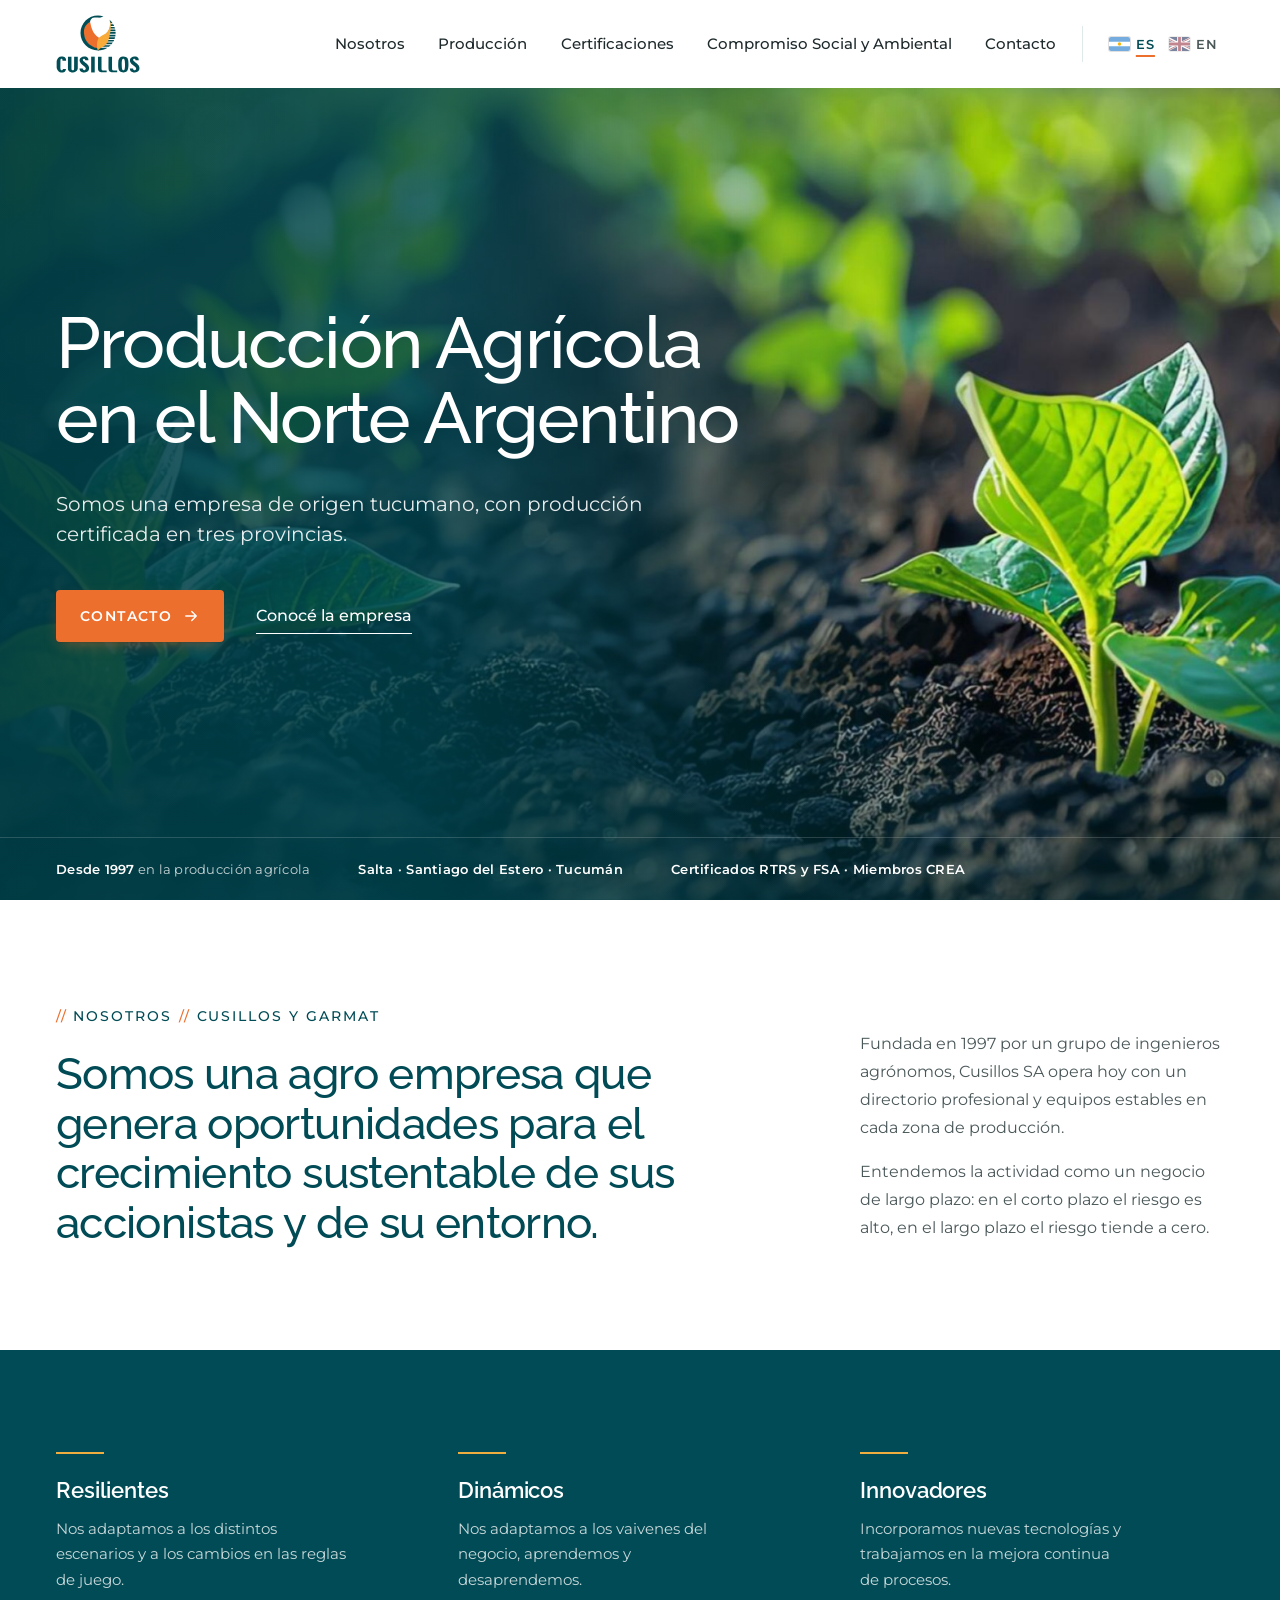
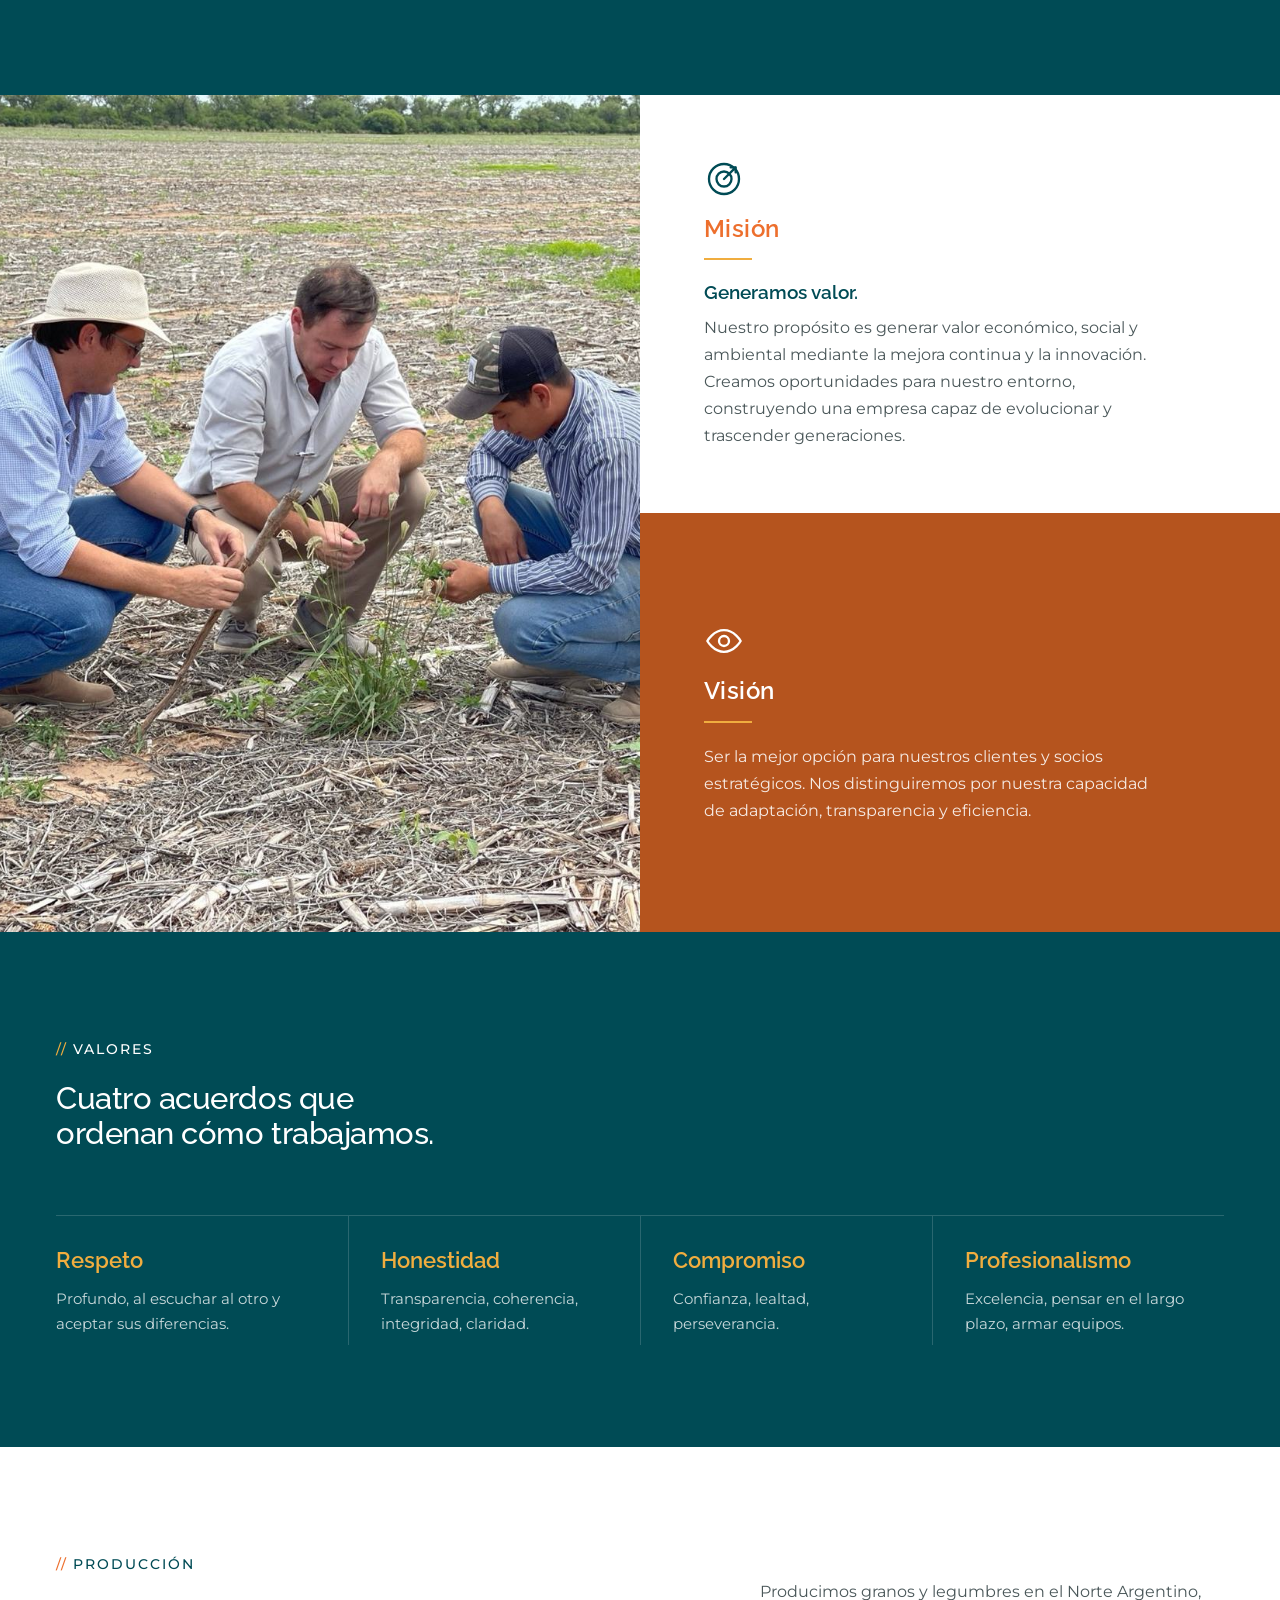
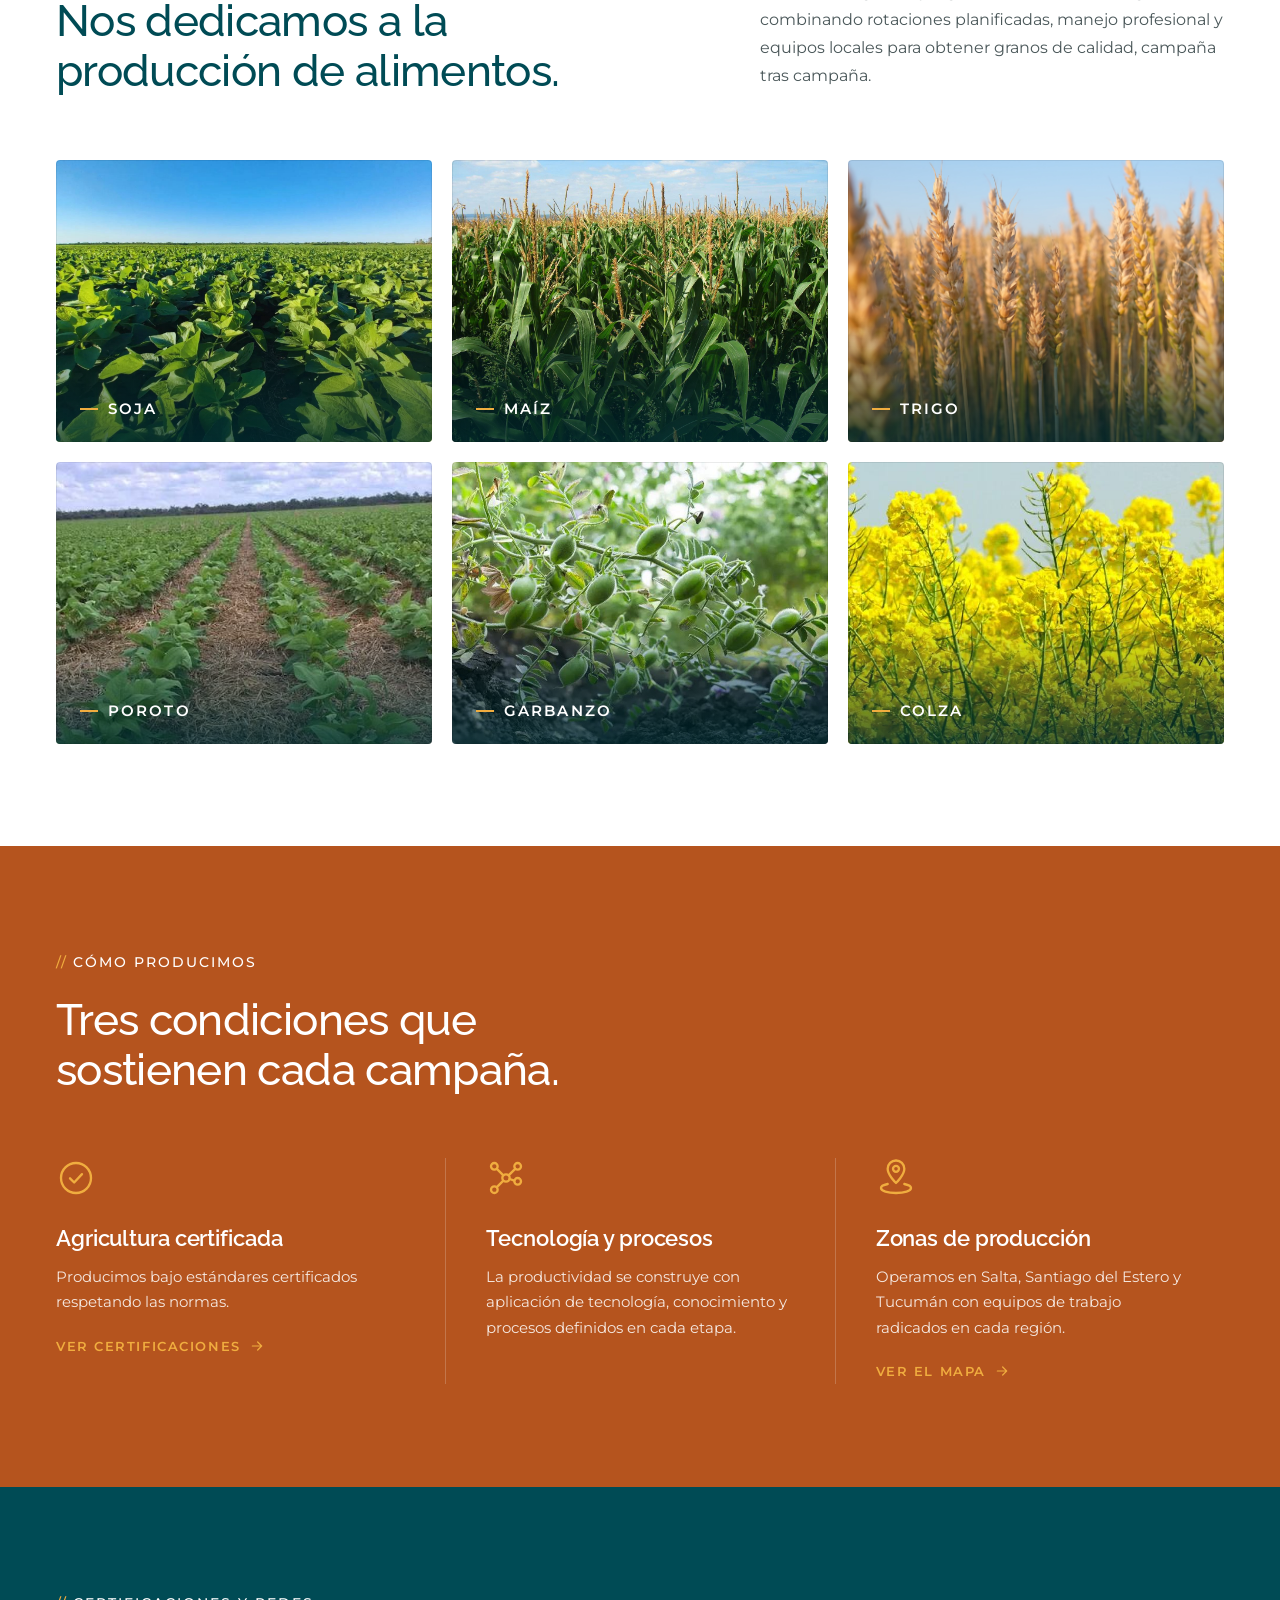
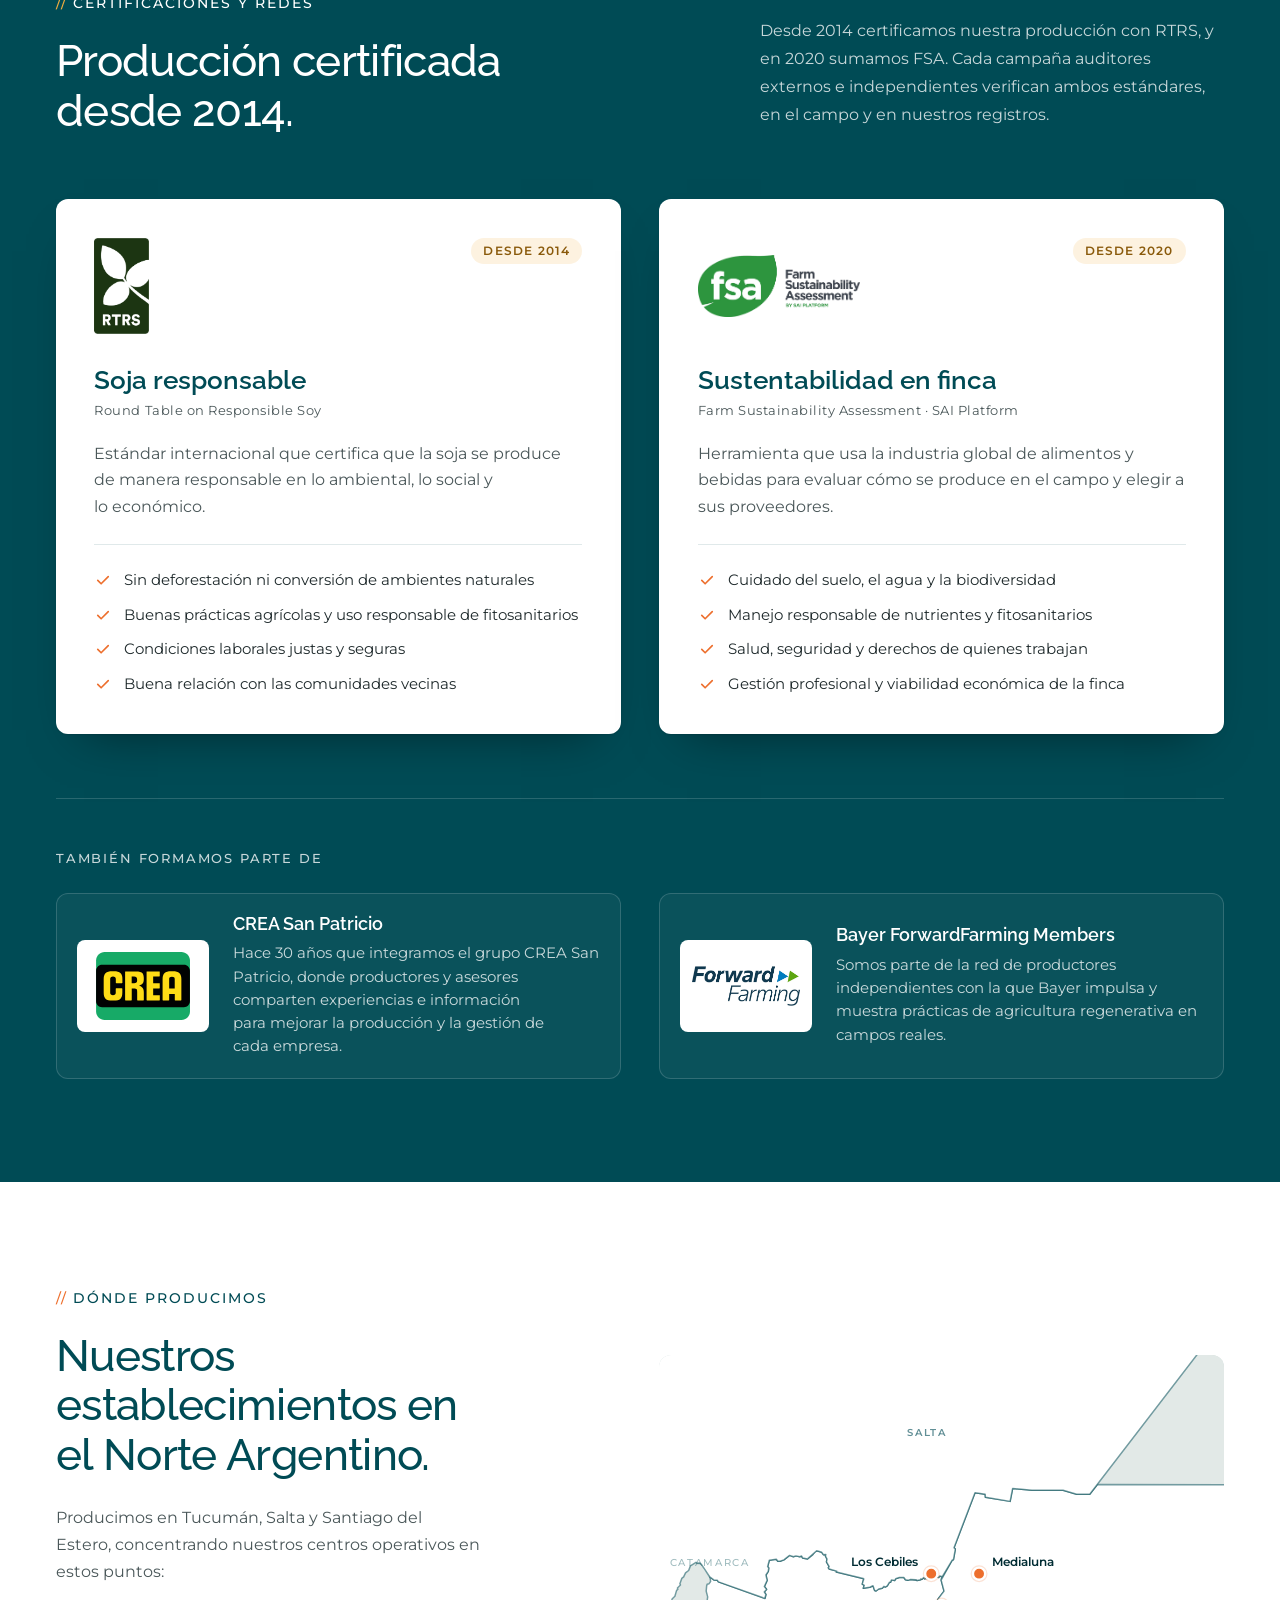
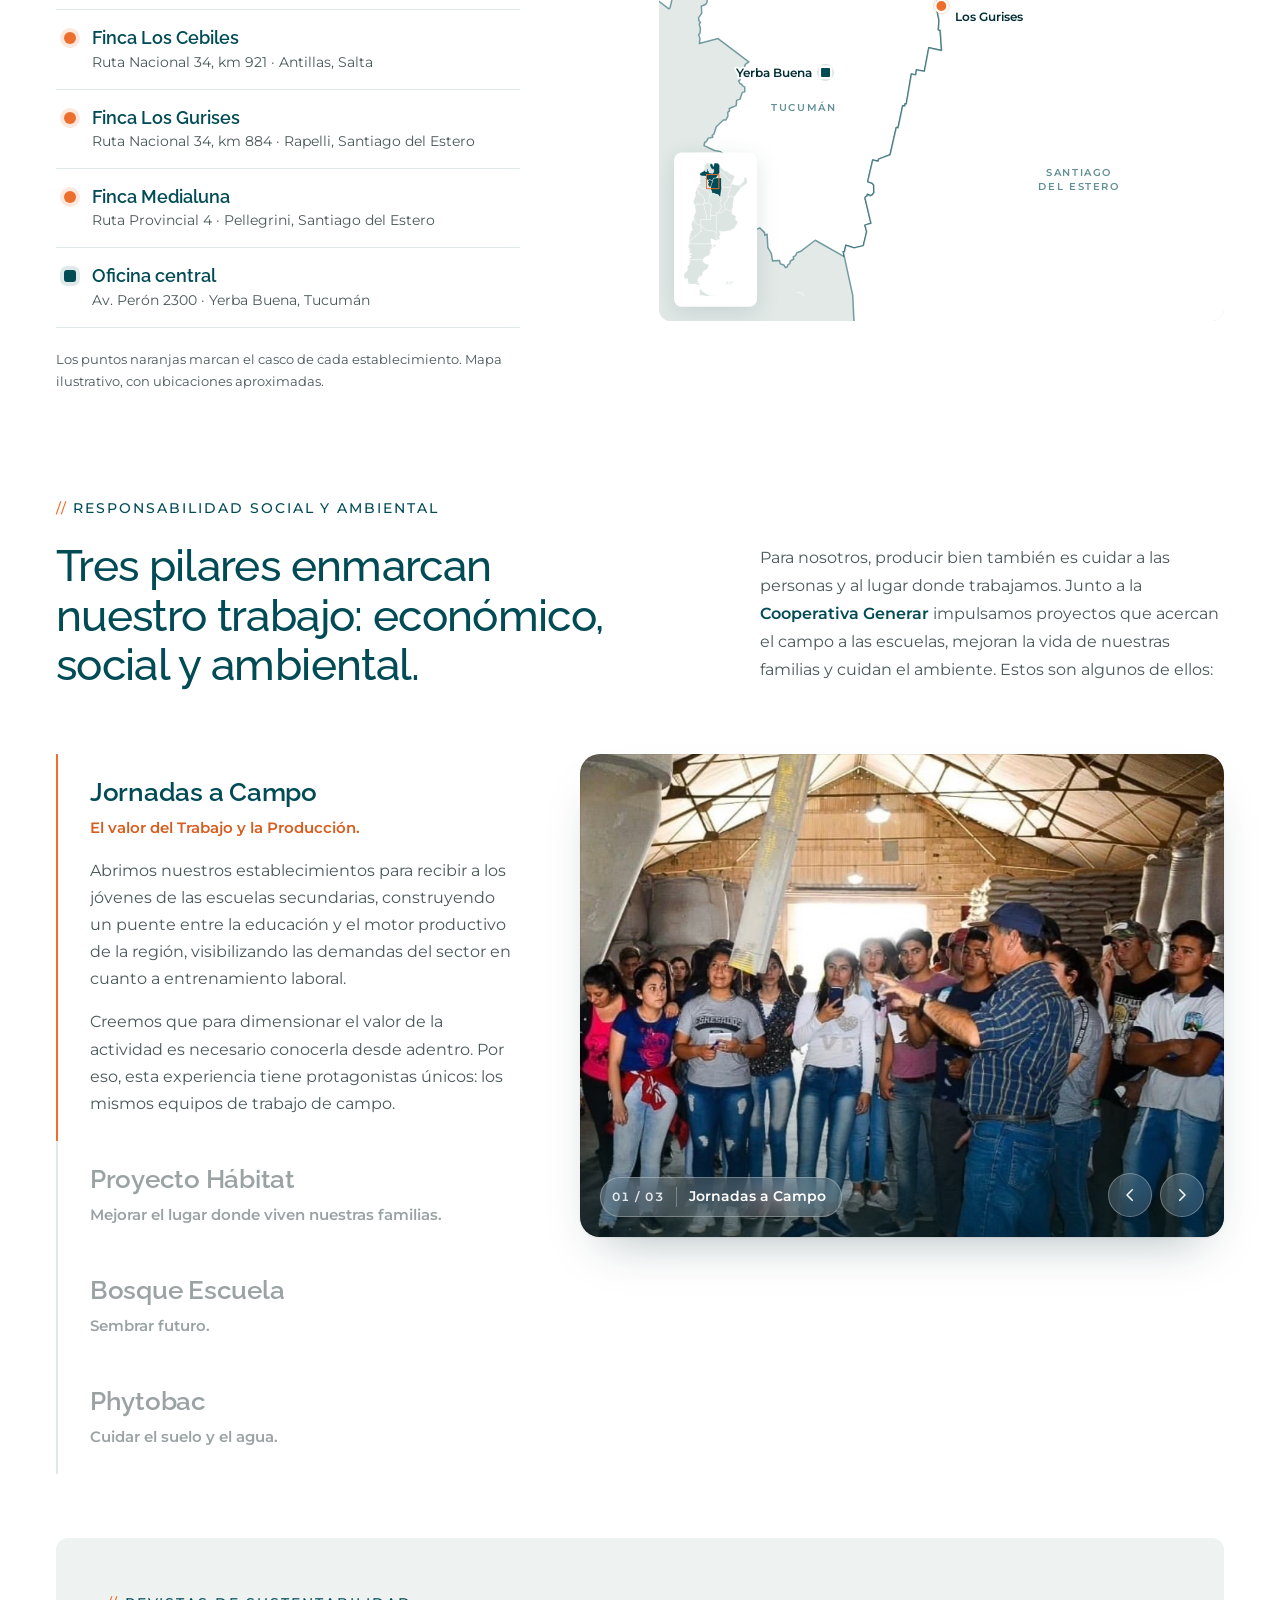
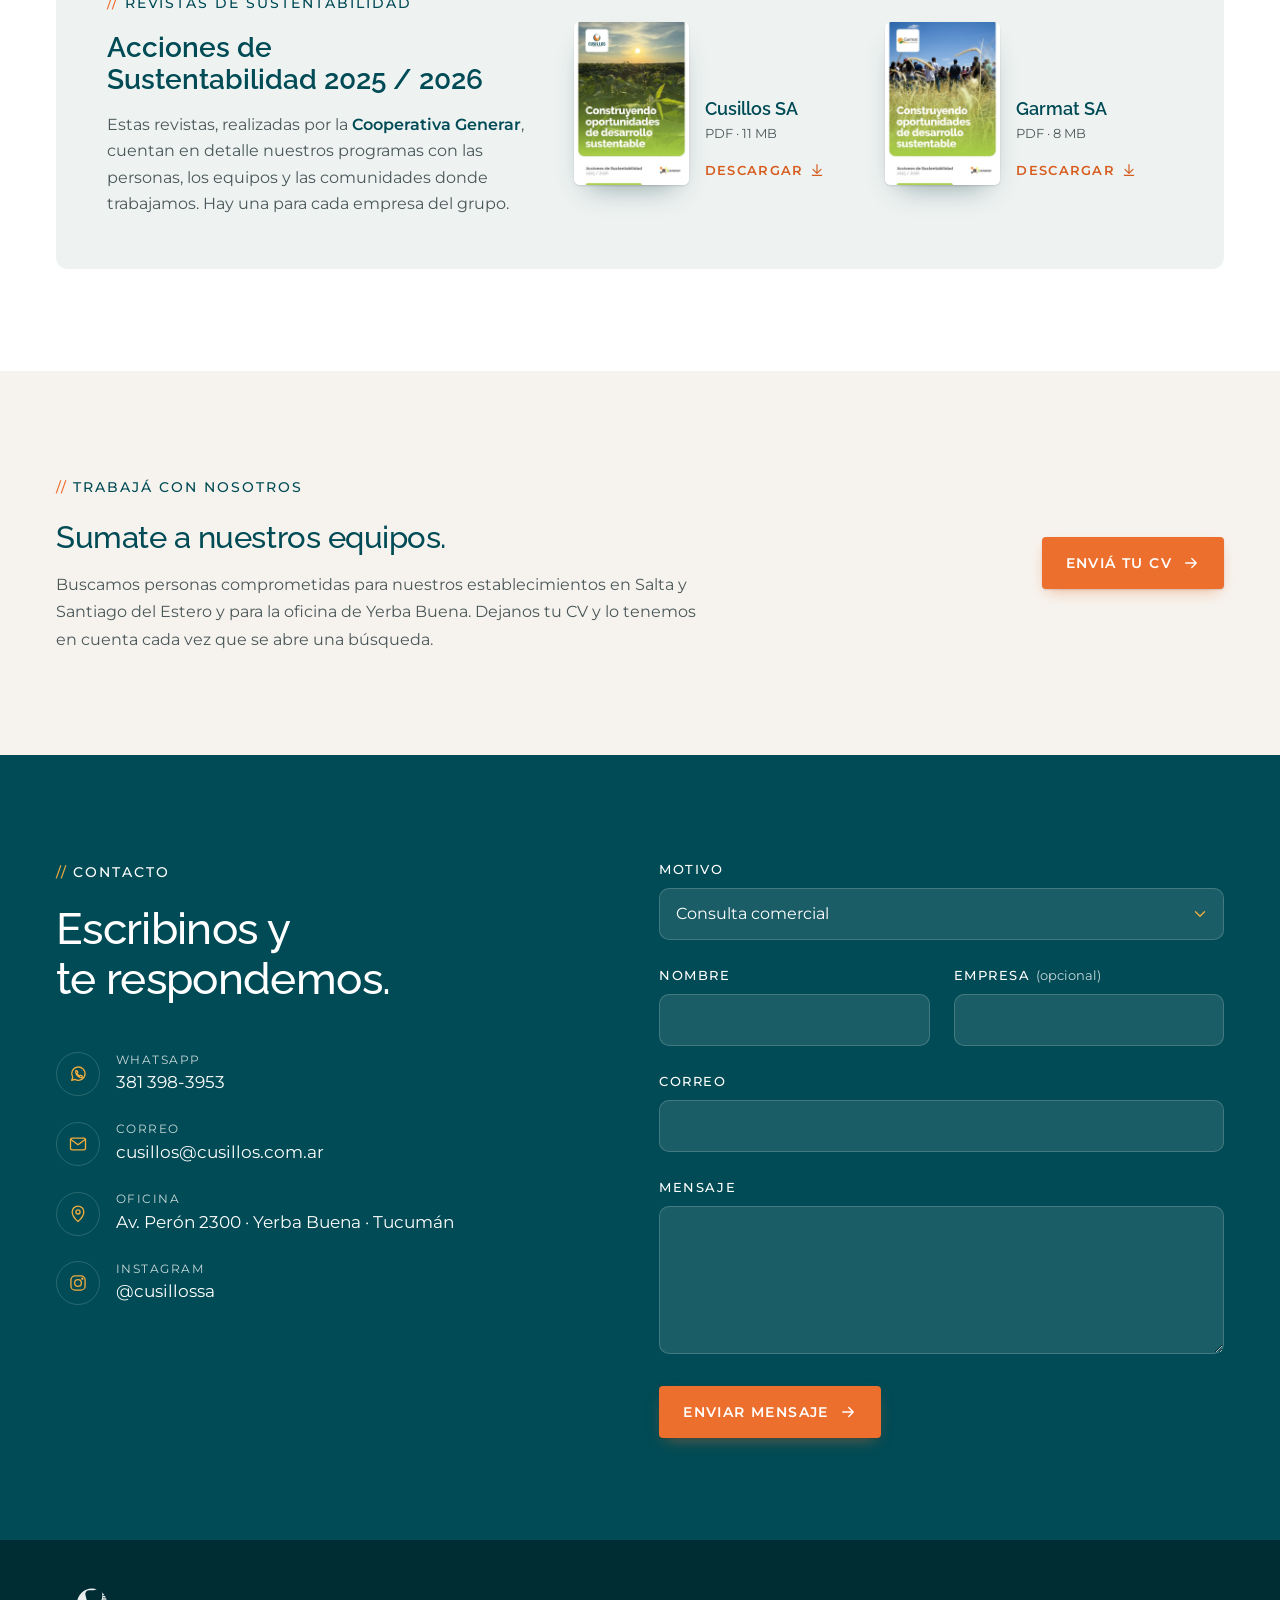
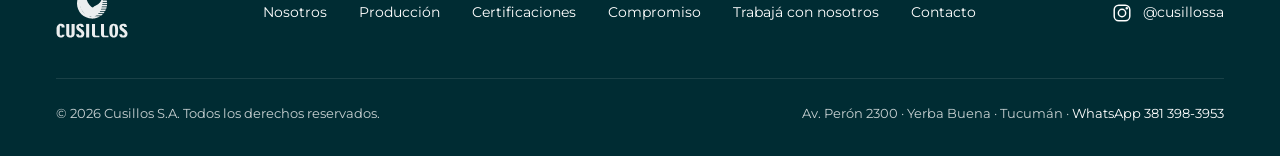
==== commit 167ffeec: "SEO: robots.txt, sitemap, noindex en la dirección de Vercel y foto más liviana Co-Authored-By: Claud" ====
--- a/index.html
+++ b/index.html
@@ -135,7 +135,7 @@
 
   <section class="mv" data-i18n-aria-label="mv.label" aria-label="Misión y visión">
     <figure class="mv__media">
-      <img src="assets/img/nosotros.jpg" data-i18n-alt="mv.alt" alt="Ingenieros de Cusillos revisando un cultivo a campo" loading="lazy" width="1600" height="1200">
+      <img src="assets/img/nosotros.jpg" data-i18n-alt="mv.alt" alt="Ingenieros de Cusillos revisando un cultivo a campo" loading="lazy" width="1440" height="1080">
     </figure>
     <div class="mv__panels">
       <article class="mv__panel" data-reveal>
--- a/styles.css
+++ b/styles.css
@@ -28,8 +28,8 @@
   --s-1: 4px;  --s-2: 8px;  --s-3: 12px; --s-4: 16px; --s-5: 20px;
   --s-6: 24px; --s-8: 32px; --s-10: 40px; --s-12: 48px; --s-16: 64px;
   --s-20: 80px; --s-24: 96px; --s-32: 128px;
-  --section-y: clamp(80px, 10vw, 144px);
-  --band-y: clamp(64px, 8vw, 112px);
+  --section-y: clamp(72px, 8vw, 120px); /* espacio arriba y abajo de cada sección: el mismo en toda la página */
+  --band-y: var(--section-y);
   --head-gap: clamp(48px, 5vw, 72px); /* espacio entre el título de una sección y su contenido */
 
   /* Layout */
@@ -102,6 +102,8 @@
   column-gap: var(--col-gap);
 }
 .section { padding-block: var(--section-y); }
+/* Dos secciones blancas seguidas: no se suma el espacio dos veces */
+.section + .section { padding-top: 0; }
 .band { padding-block: var(--band-y); color: #fff; }
 .band--teal { background: var(--teal); }
 .band--rust { background: var(--rust); }
@@ -271,7 +273,7 @@
 }
 
 /* ---------- Pilares ---------- */
-.pillars { padding-block: clamp(56px, 6vw, 88px); }
+.pillars { padding-block: var(--section-y); }
 .pillars__grid { row-gap: var(--s-10); }
 .pillar { grid-column: span 4; padding-right: var(--s-8); }
 .pillar::before {
@@ -686,7 +688,7 @@
 @keyframes spin { to { transform: rotate(360deg); } }
 
 /* ---------- Empleo (bloque corto que lleva al formulario) ---------- */
-.jobs { background: var(--paper-warm); padding-block: clamp(56px, 7vw, 96px); }
+.jobs { background: var(--paper-warm); padding-block: var(--section-y); }
 .jobs__inner { display: flex; align-items: center; justify-content: space-between; gap: var(--s-8) var(--s-12); flex-wrap: wrap; }
 .jobs__text { flex: 1 1 520px; max-width: 720px; }
 .jobs__text .h2 { margin-bottom: var(--s-4); }
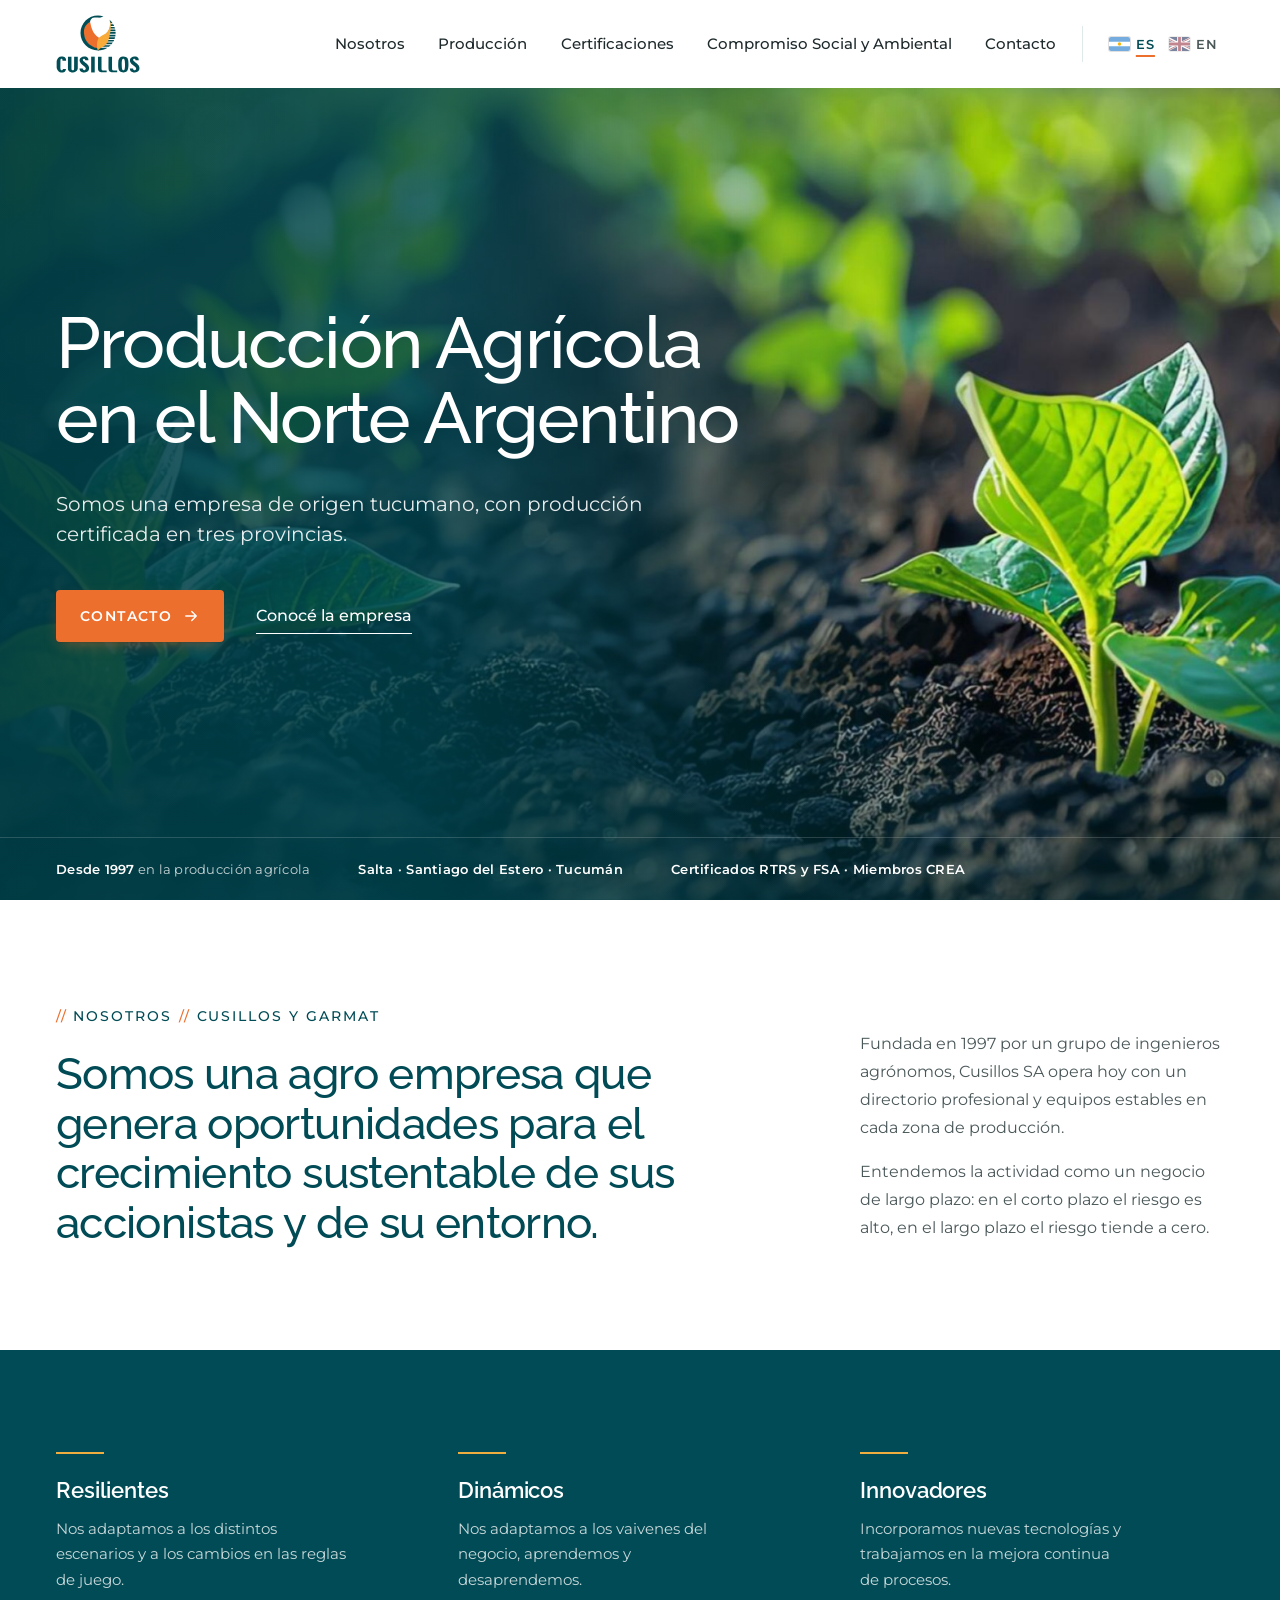
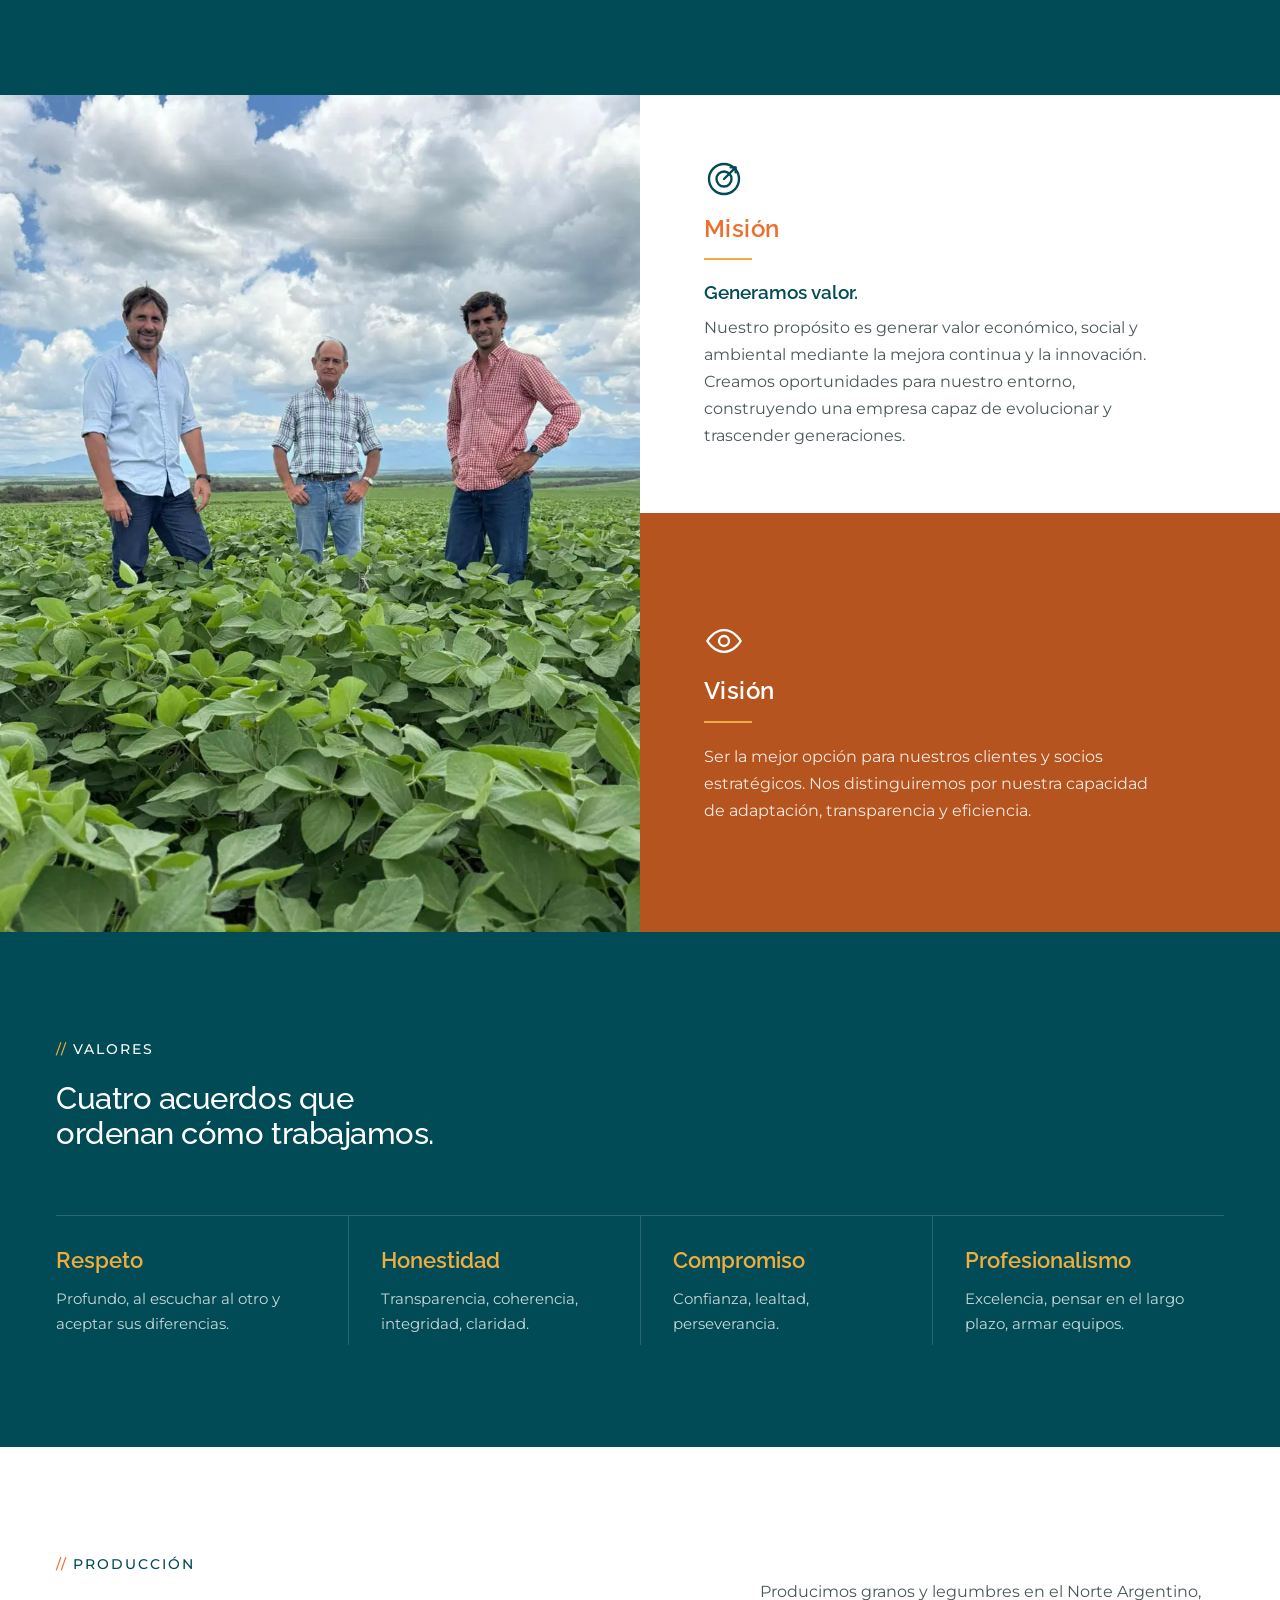
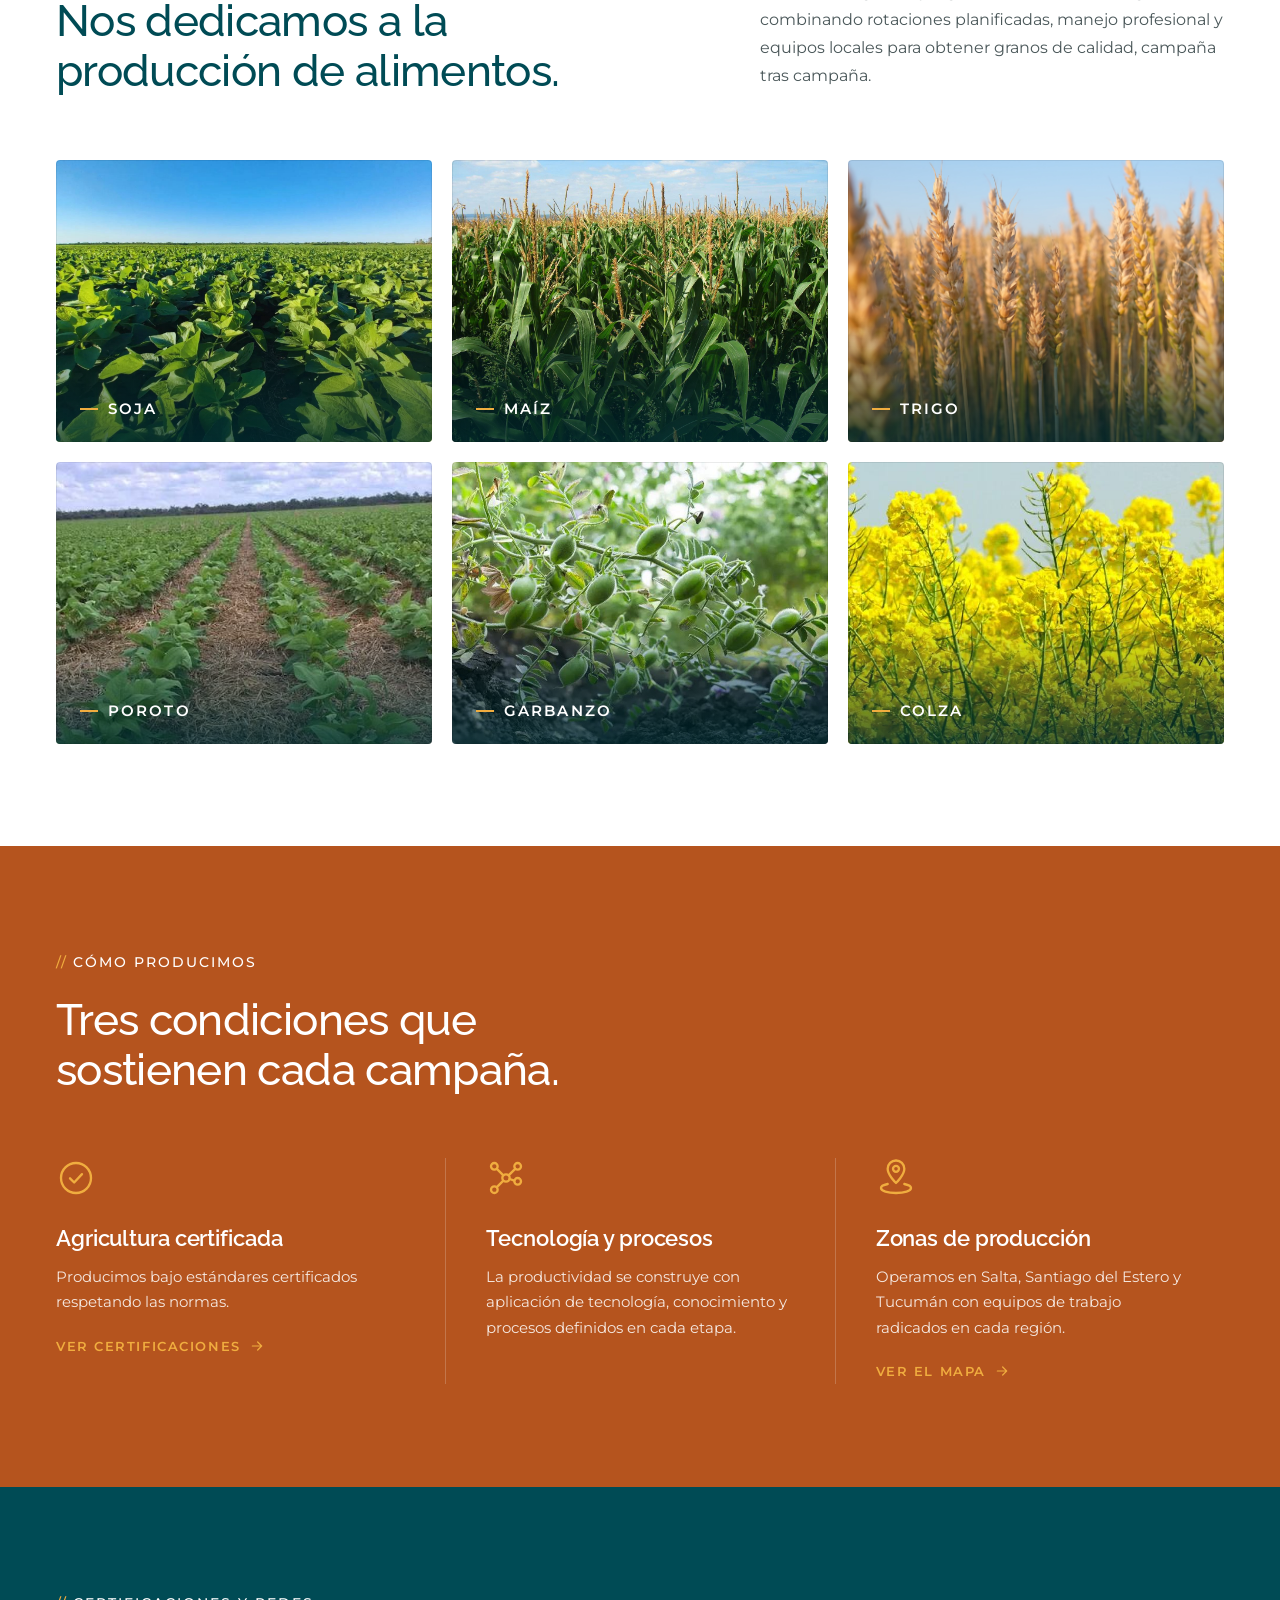
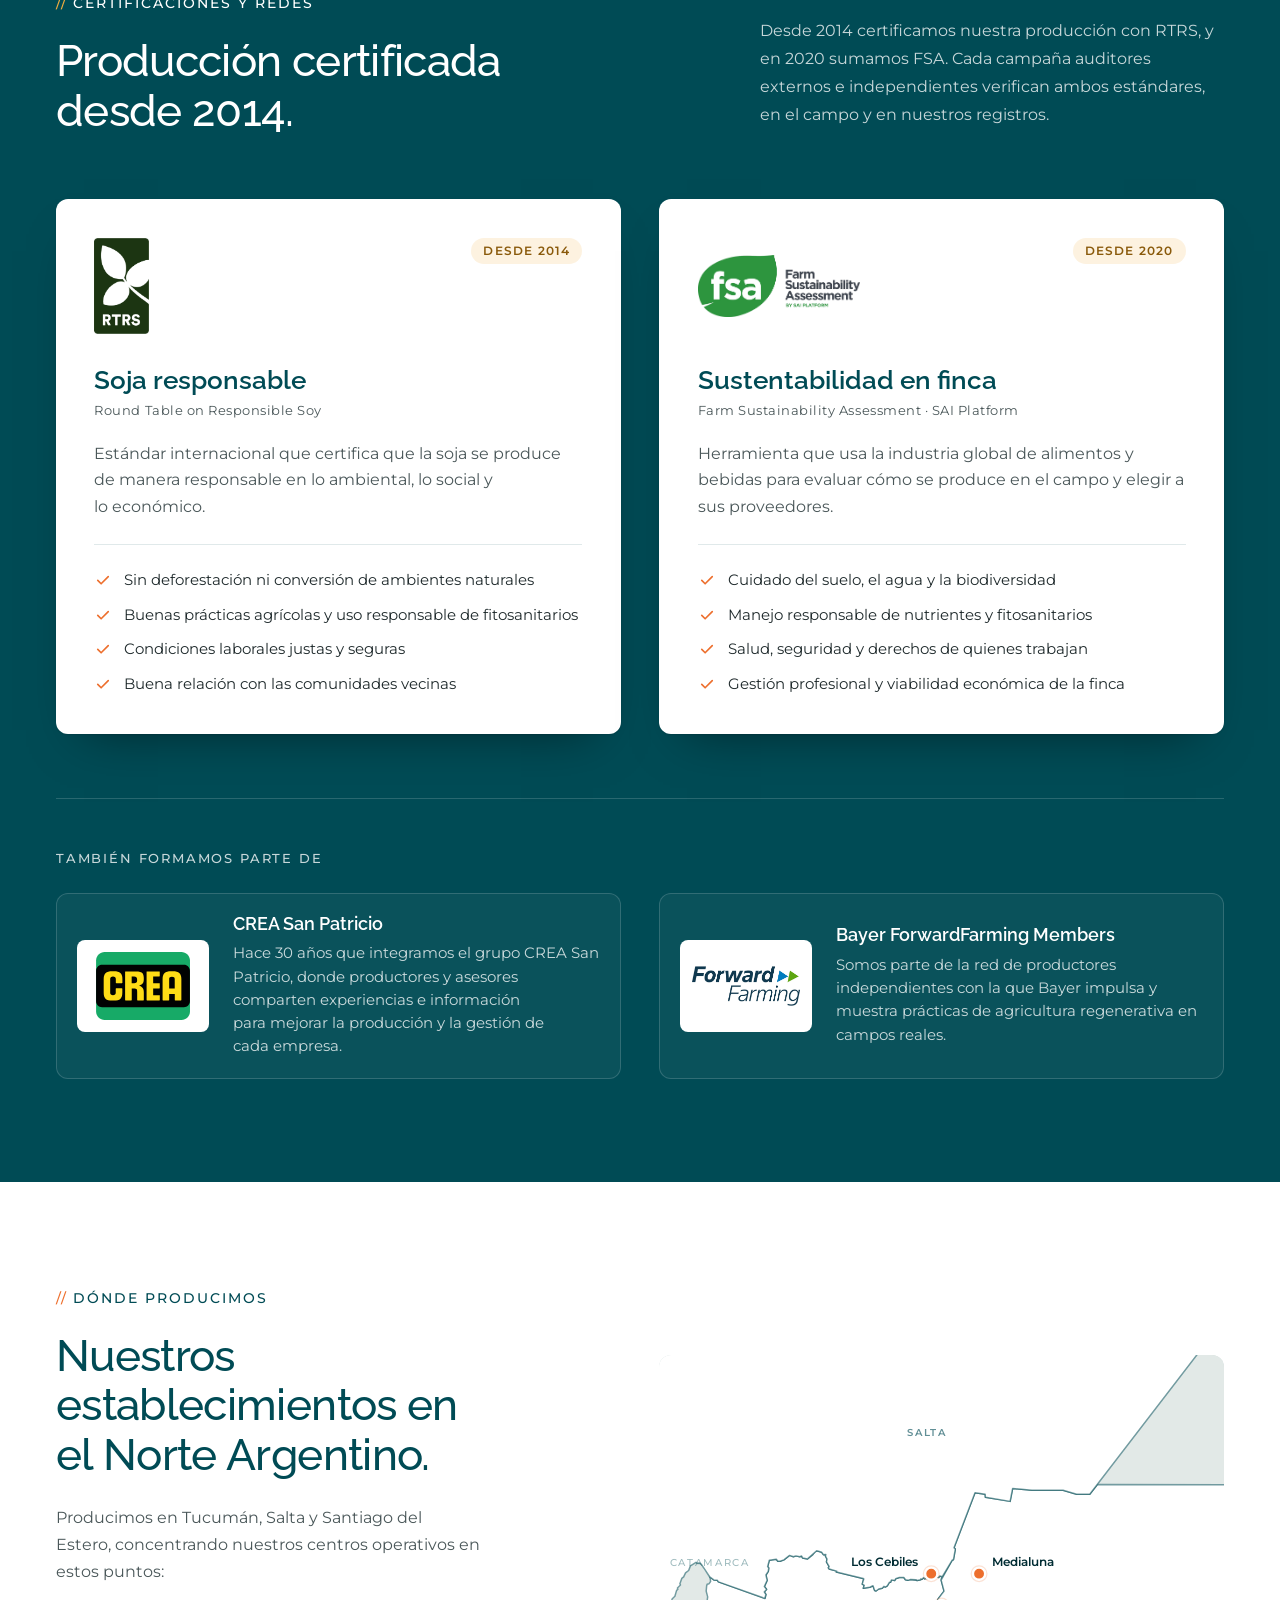
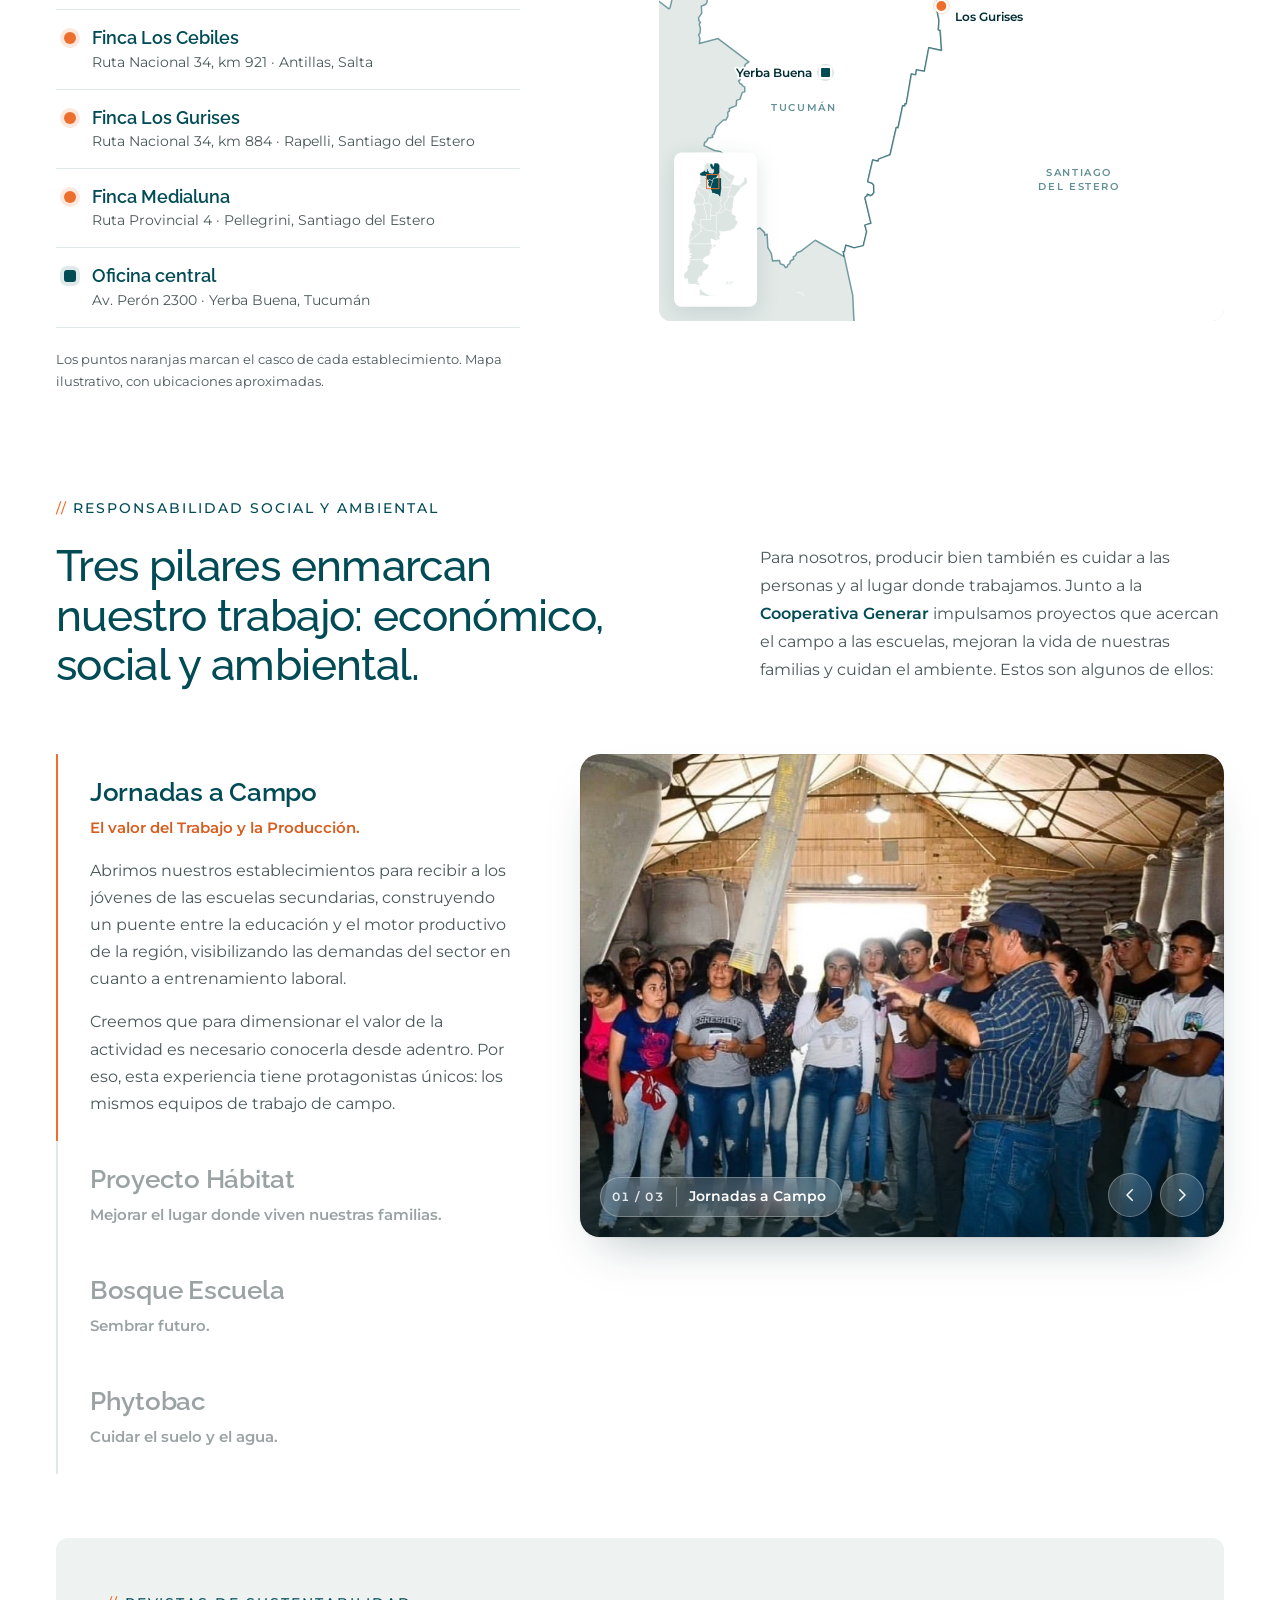
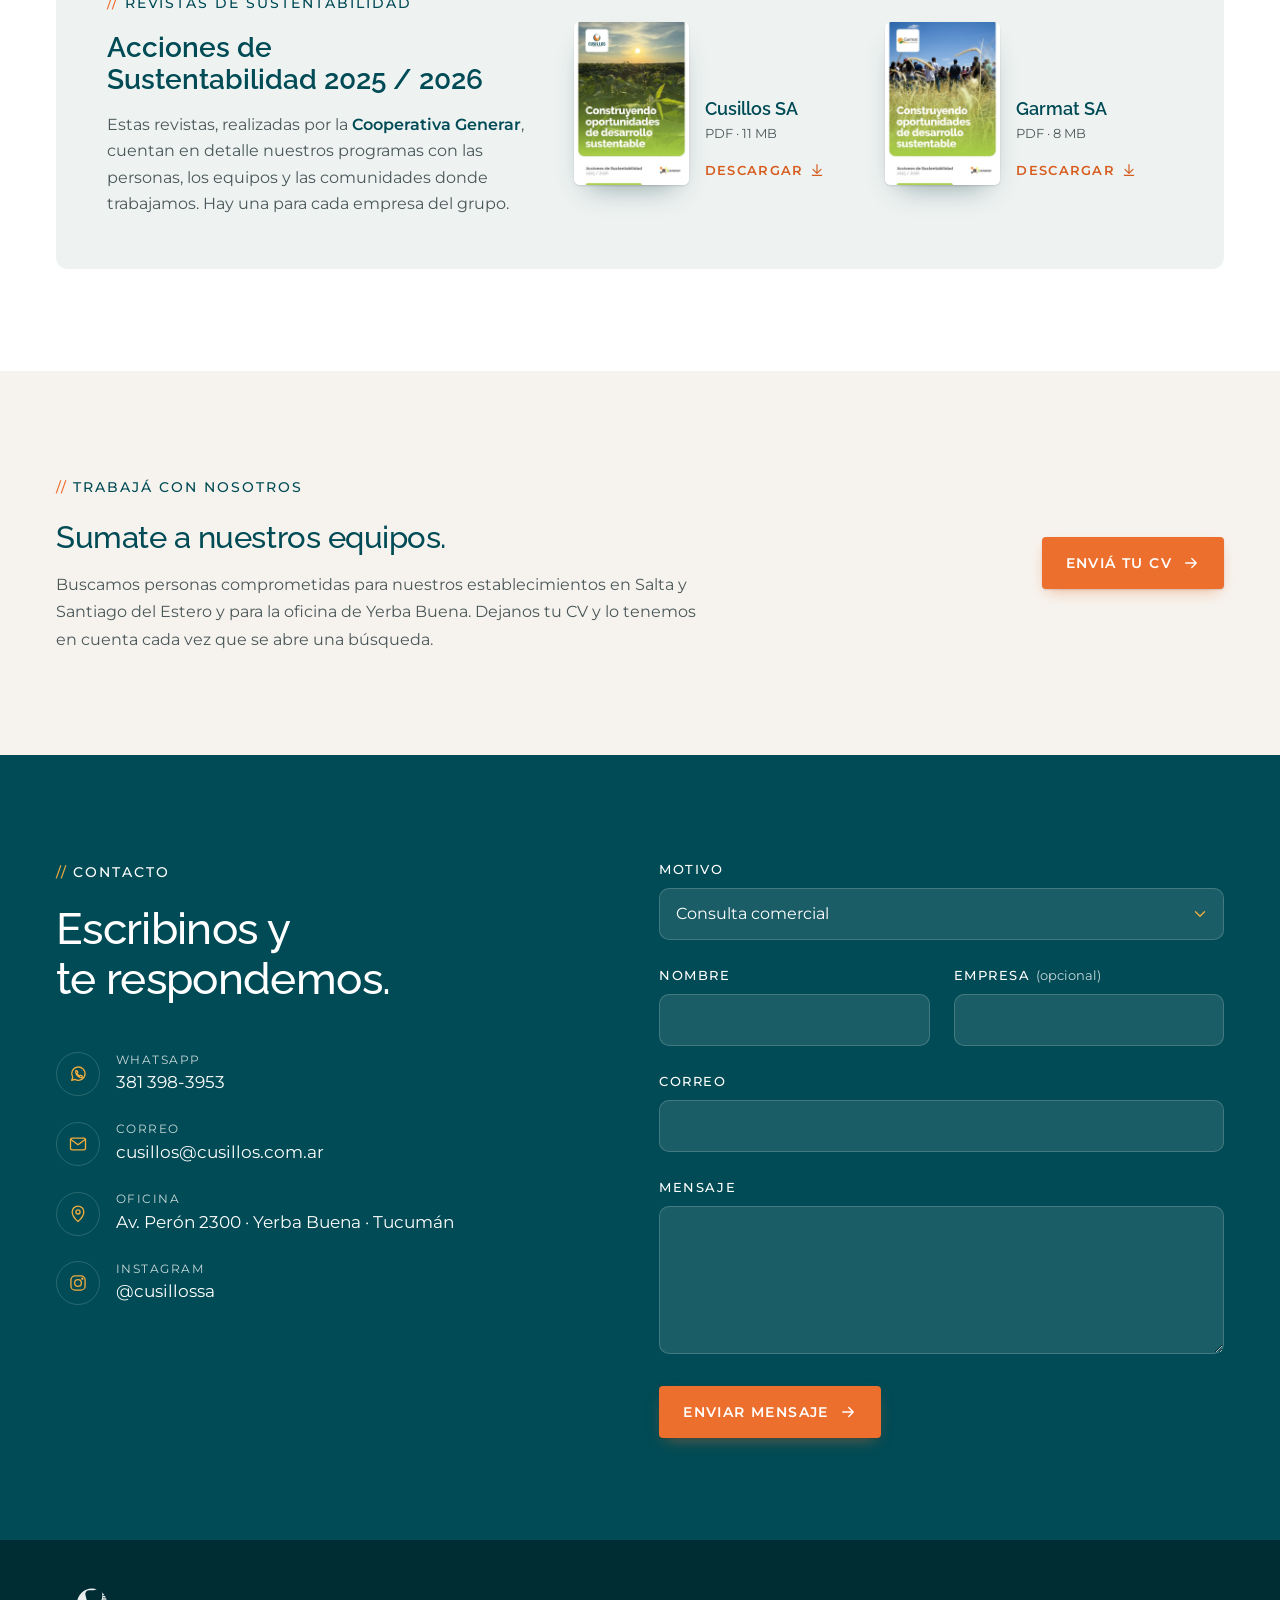
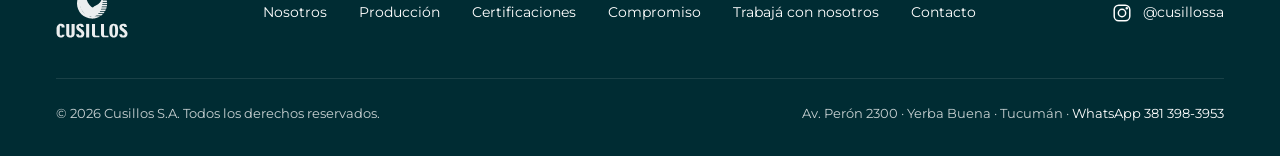
==== commit e5e345e6: "Misión y Visión: foto nueva del equipo, liviana (WebP + JPG) Co-Authored-By: Claude Opus 5.5 <norepl" ====
--- a/index.html
+++ b/index.html
@@ -6,6 +6,7 @@
   <title data-i18n="meta.title">Cusillos S.A. · Producción agrícola en el Norte Argentino</title>
   <meta name="description" data-i18n-content="meta.description" content="Agro empresa tucumana fundada en 1997. Producción certificada de soja, maíz, trigo, poroto, garbanzo y colza en Salta, Santiago del Estero y Tucumán.">
   <meta name="theme-color" content="#004b55">
+  <meta name="google-site-verification" content="ZbLFSrkrlsihfRqGV2Tll0xJE0qVseuOQ_YC_8PCRGg">
   <link rel="canonical" href="https://www.cusillos.com.ar/">
   <link rel="icon" href="favicon.ico" sizes="48x48">
   <link rel="icon" href="assets/img/favicon.svg" type="image/svg+xml">
@@ -135,7 +136,10 @@
 
   <section class="mv" data-i18n-aria-label="mv.label" aria-label="Misión y visión">
     <figure class="mv__media">
-      <img src="assets/img/nosotros.jpg" data-i18n-alt="mv.alt" alt="Ingenieros de Cusillos revisando un cultivo a campo" loading="lazy" width="1440" height="1080">
+      <picture>
+        <source srcset="assets/img/mision-vision.webp" type="image/webp">
+        <img src="assets/img/mision-vision.jpg" data-i18n-alt="mv.alt" alt="Equipo de Cusillos en un lote de soja" loading="lazy" decoding="async" width="960" height="1280">
+      </picture>
     </figure>
     <div class="mv__panels">
       <article class="mv__panel" data-reveal>
--- a/styles.css
+++ b/styles.css
@@ -287,7 +287,7 @@
 /* ---------- Misión / Visión ---------- */
 .mv { display: grid; grid-template-columns: 1fr 1fr; }
 .mv__media { position: relative; overflow: hidden; min-height: 420px; }
-.mv__media img { position: absolute; inset: 0; width: 100%; height: 100%; object-fit: cover; object-position: 40% center; }
+.mv__media img { position: absolute; inset: 0; width: 100%; height: 100%; object-fit: cover; object-position: center 35%; }
 .mv__panels { display: grid; grid-template-rows: 1fr 1fr; }
 .mv__panel {
   display: flex; flex-direction: column; justify-content: center;
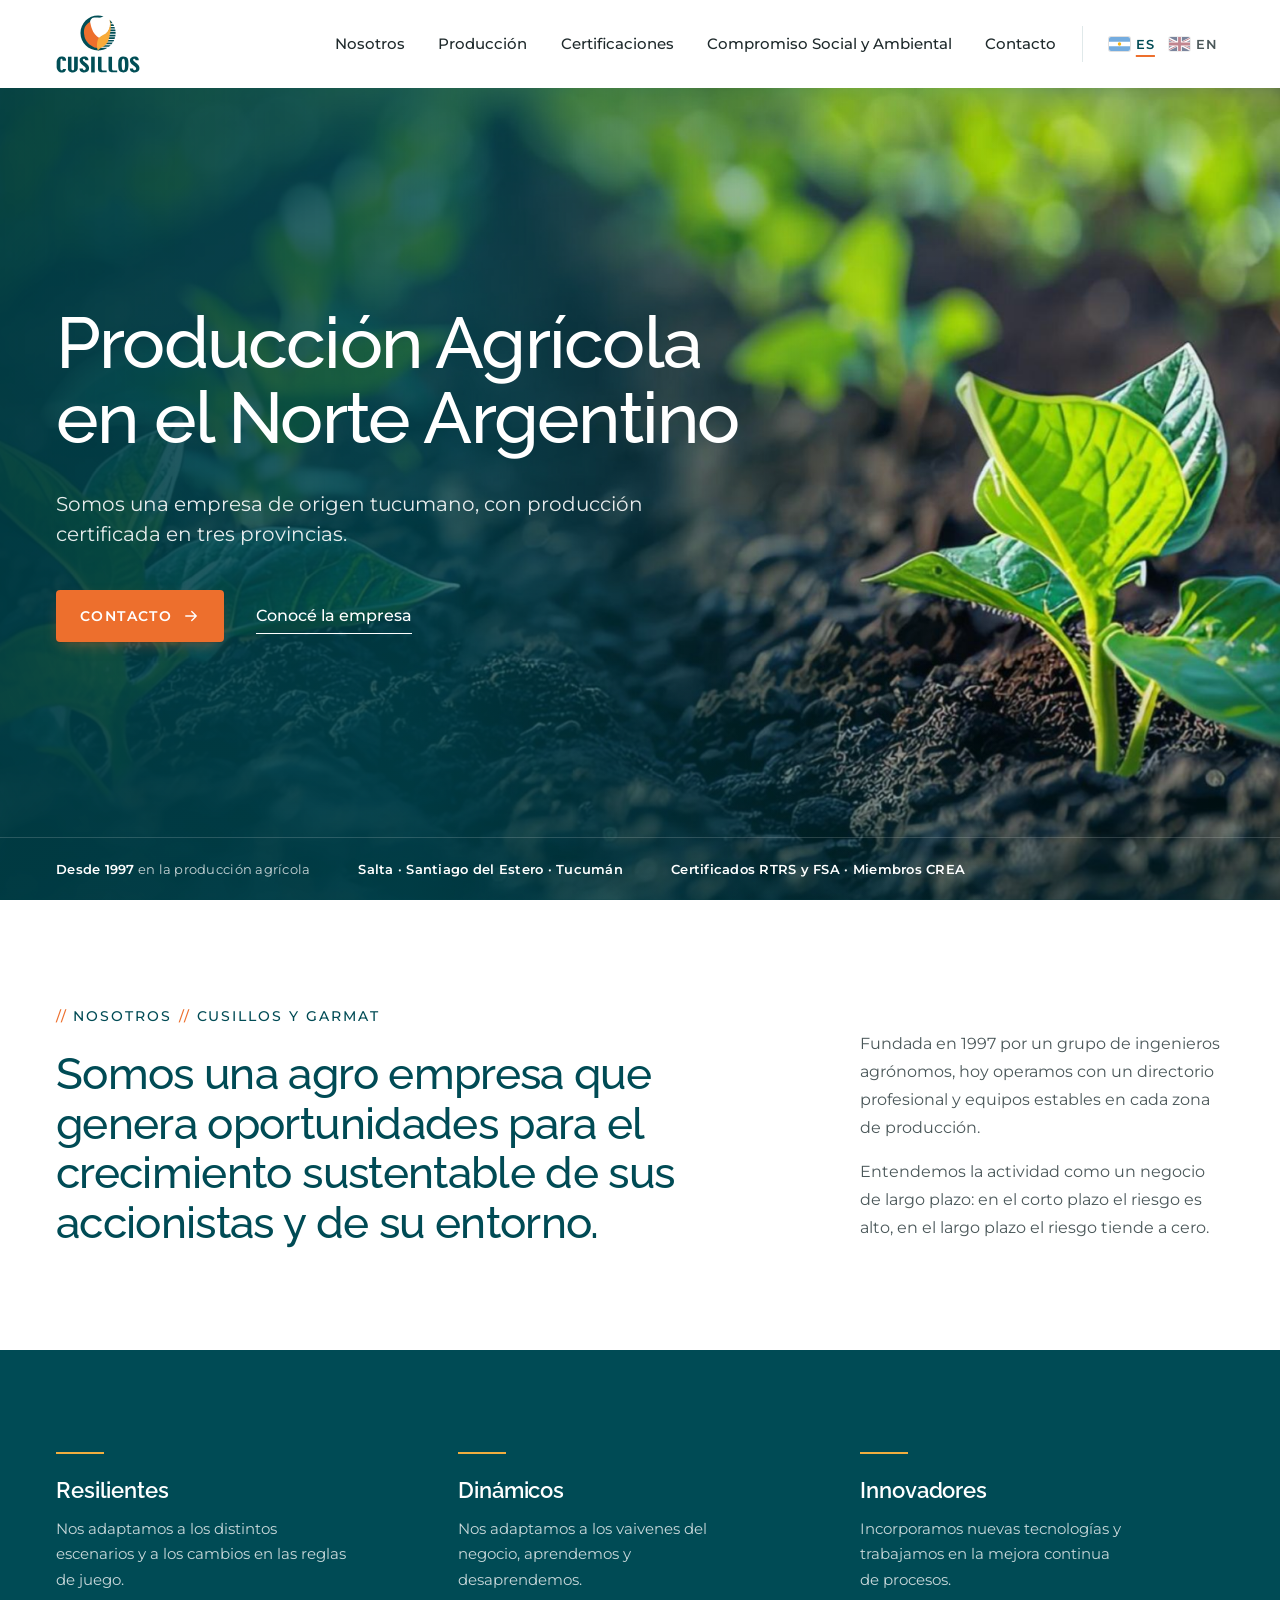
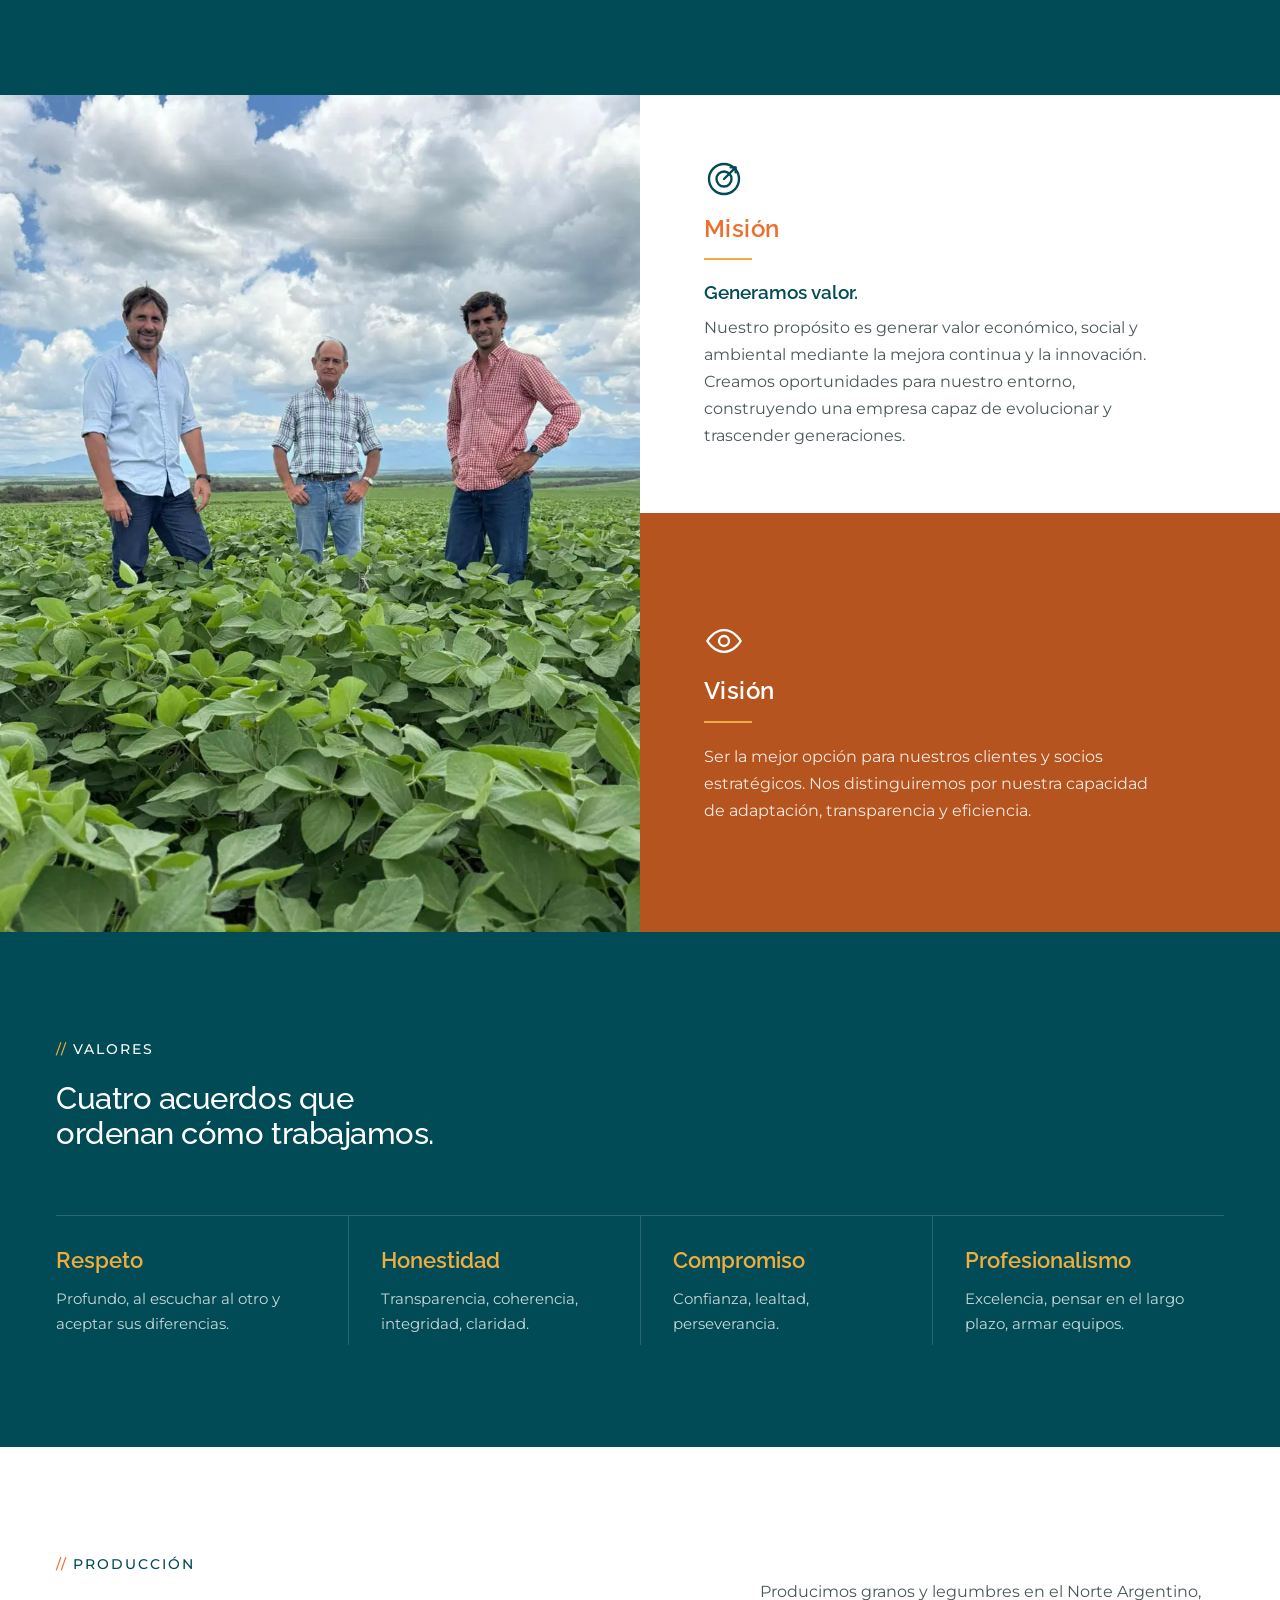
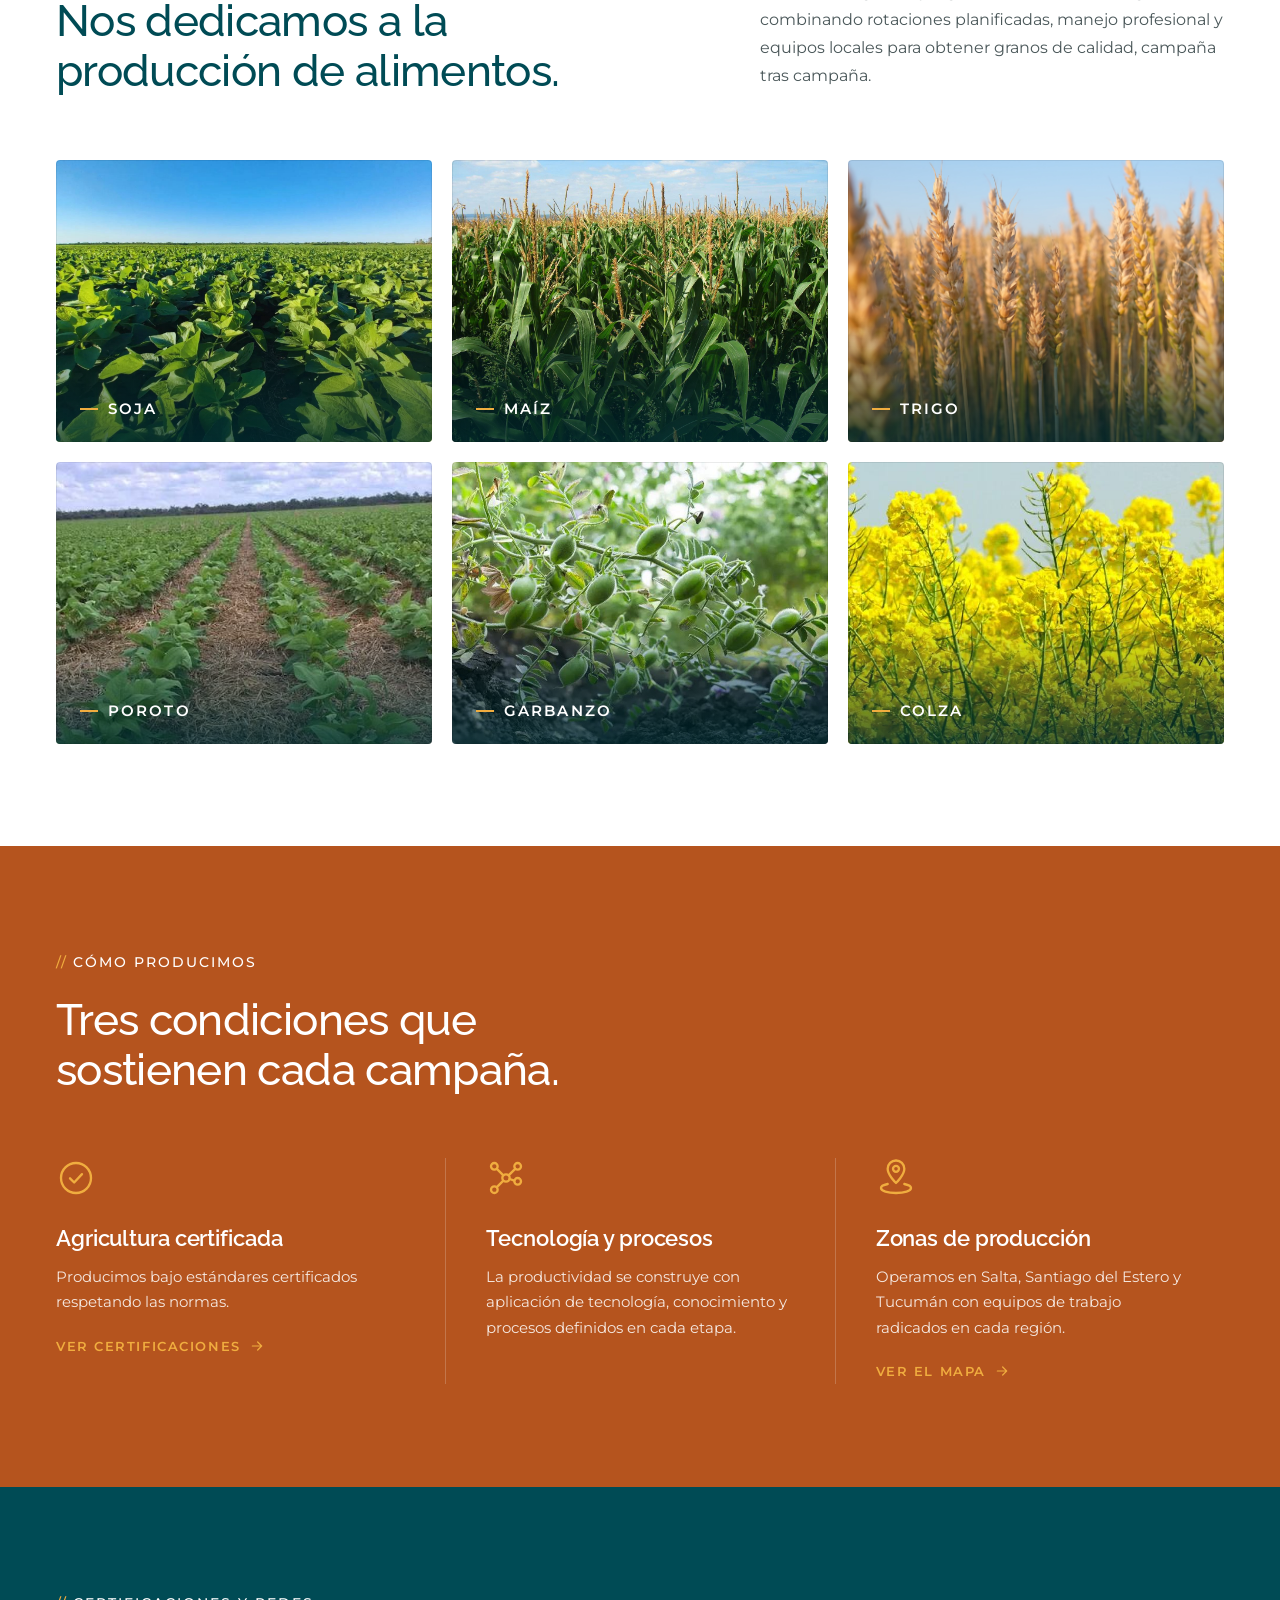
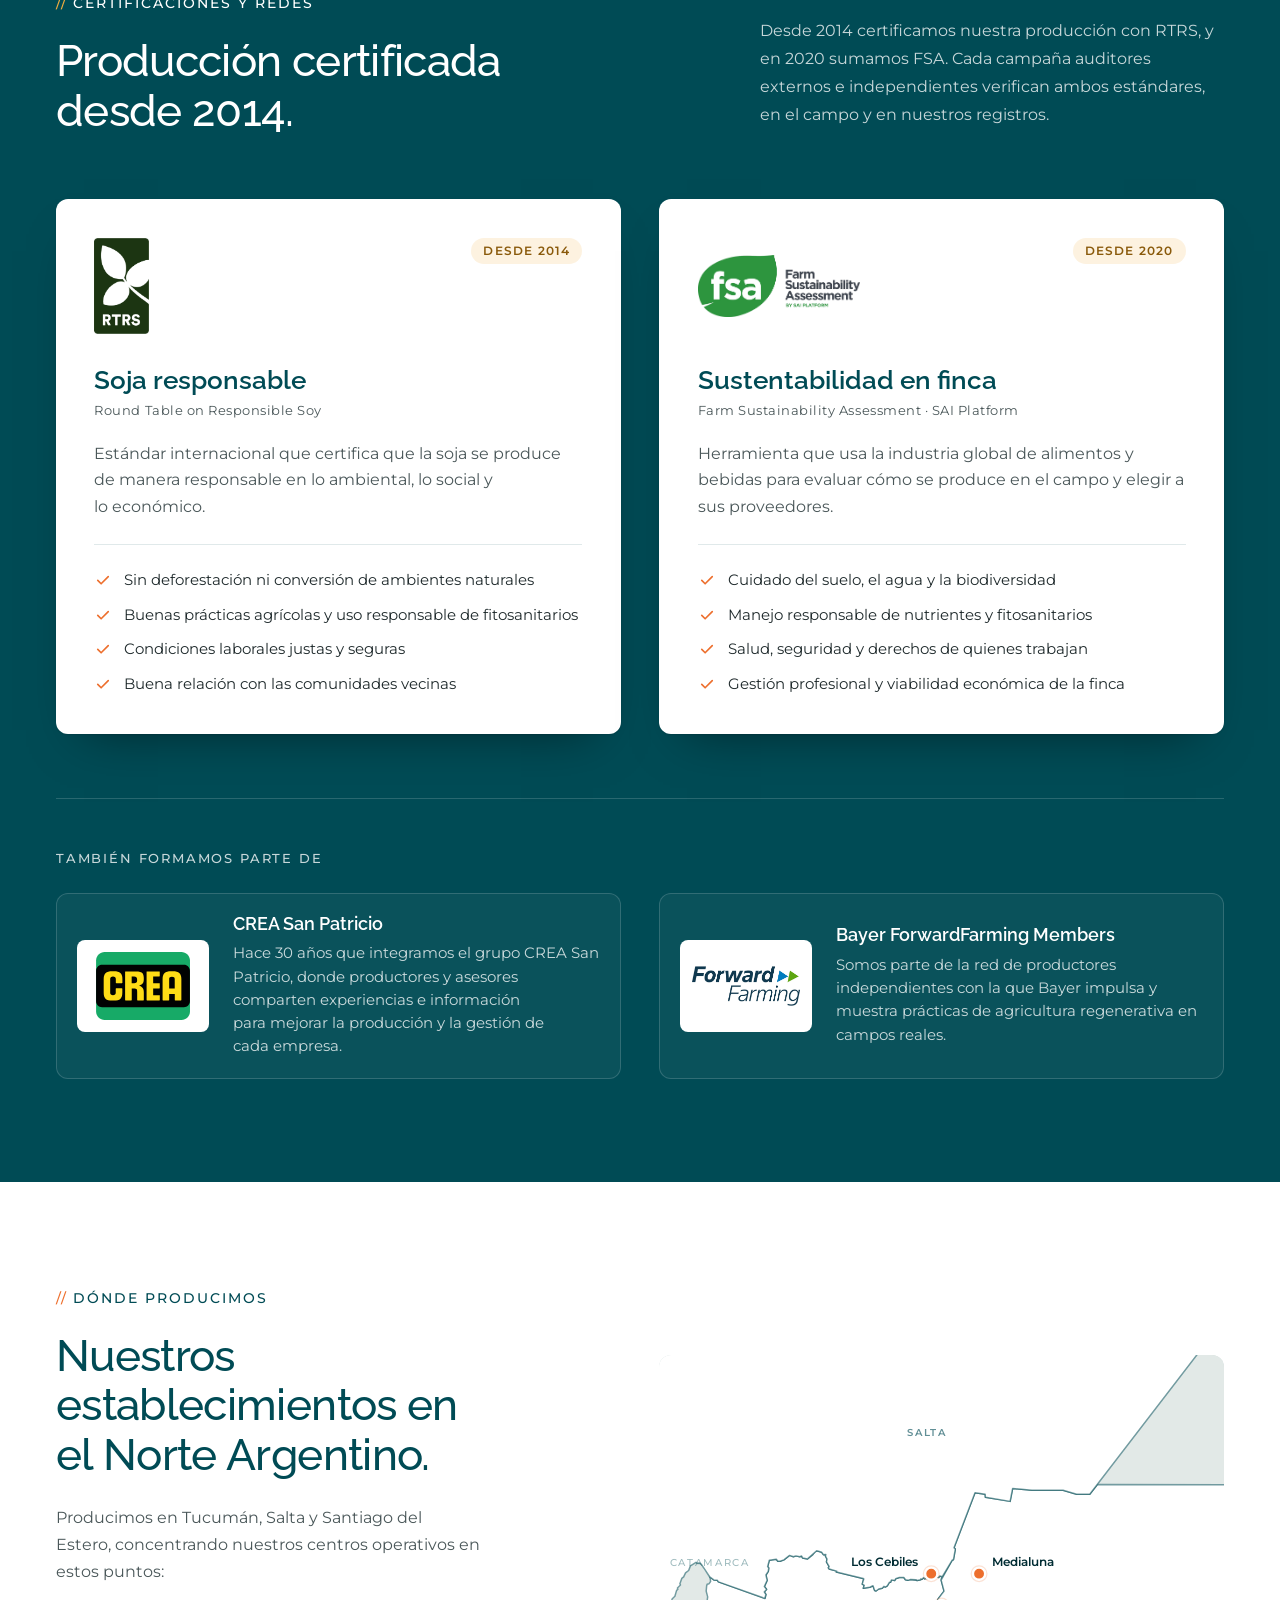
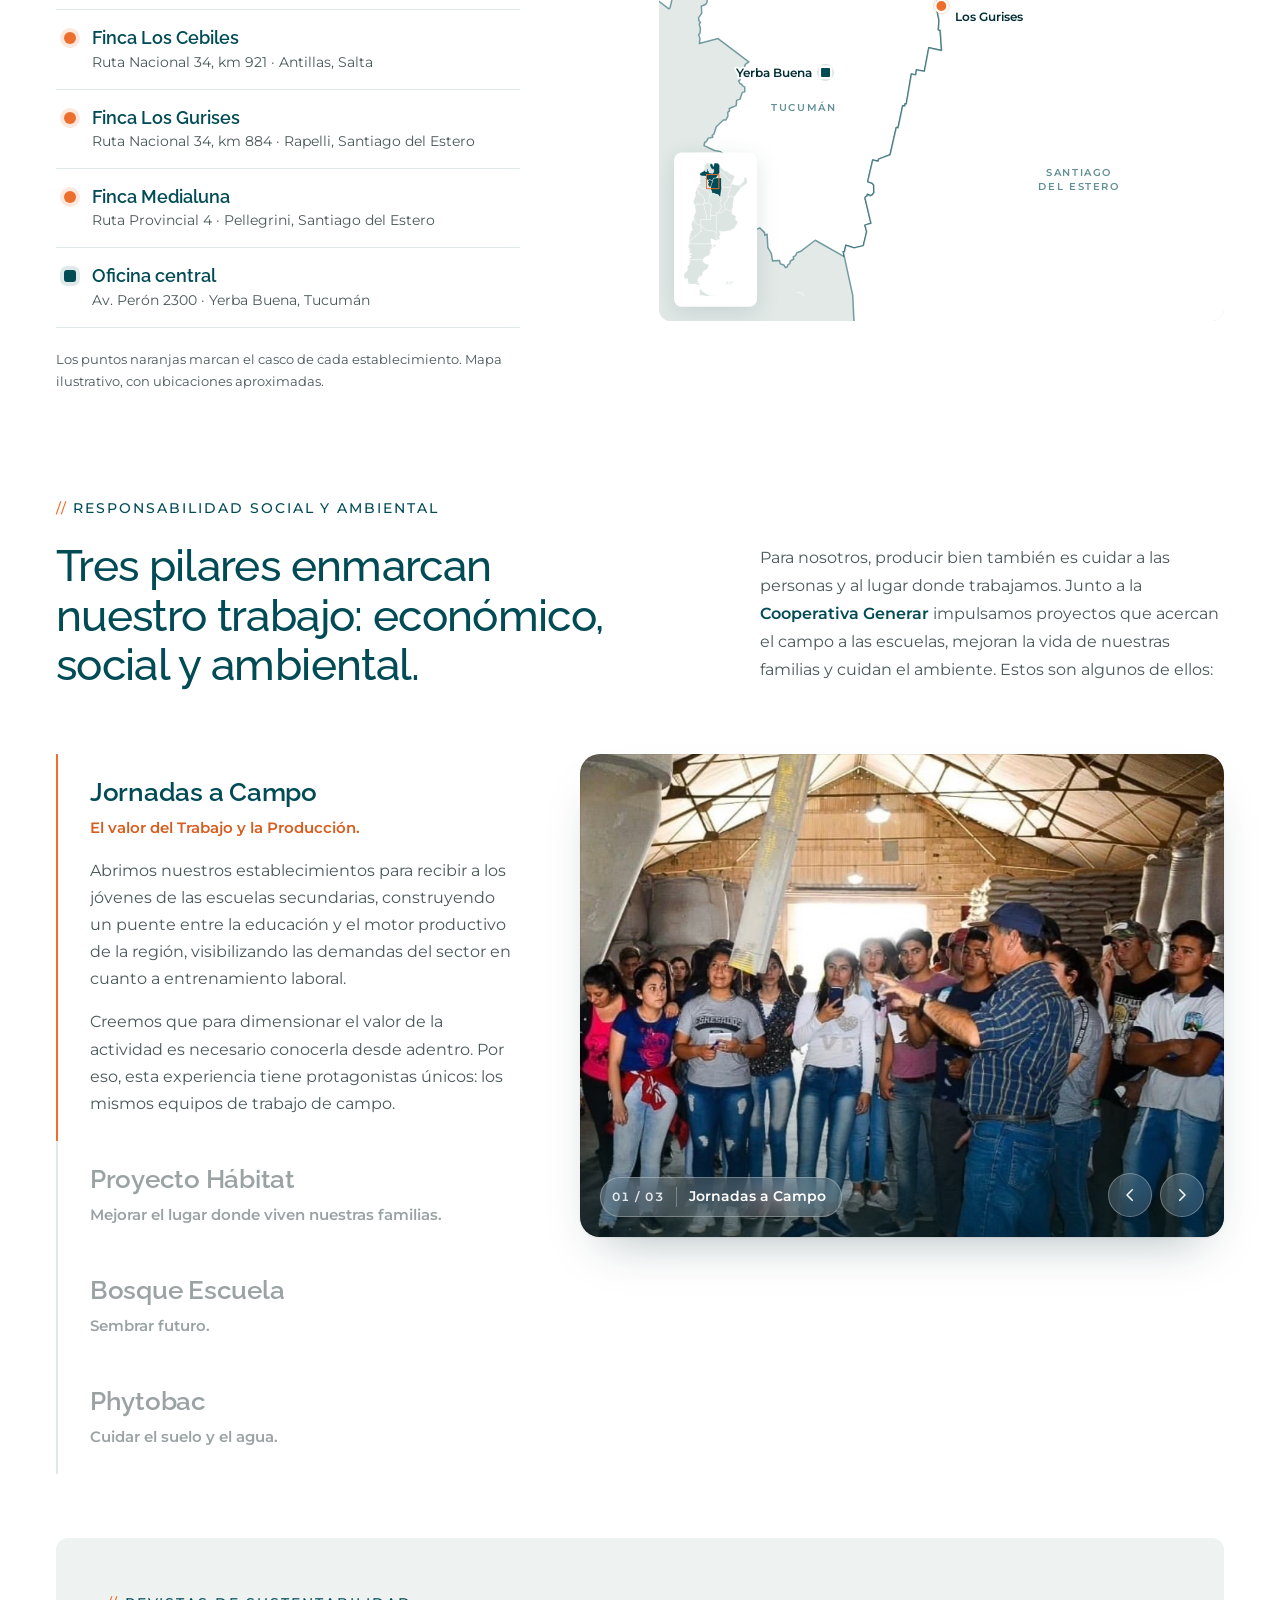
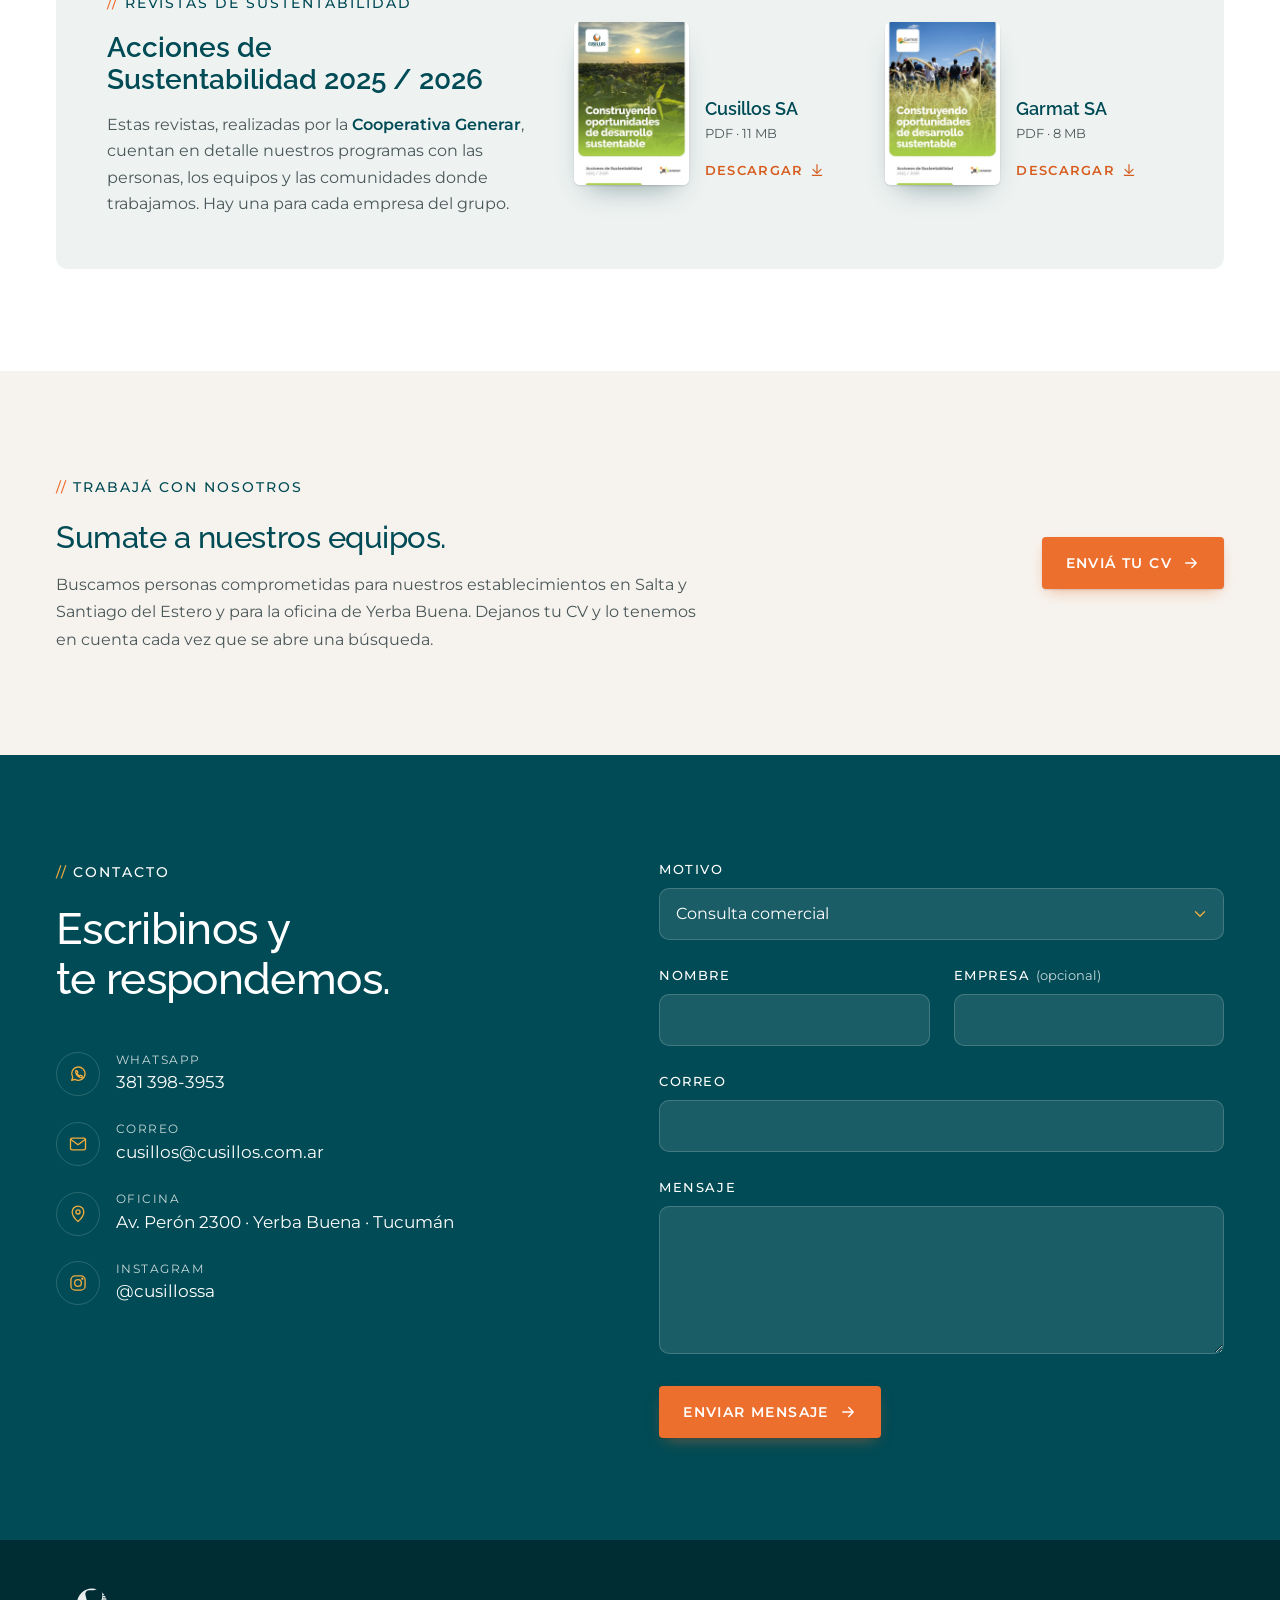
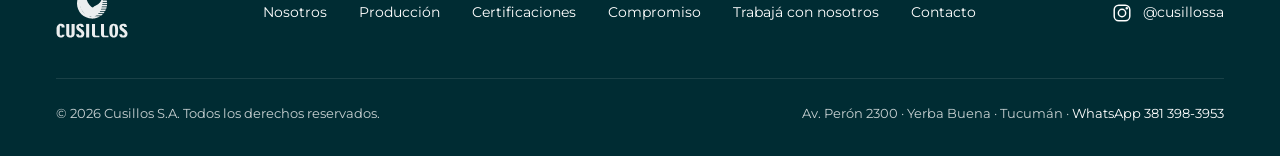
==== commit deb3b02b: "Nosotros: primera persona en la frase de la fundación Co-Authored-By: Claude Opus 5.5 <noreply@anthr" ====
--- a/index.html
+++ b/index.html
@@ -111,7 +111,7 @@
         <h2 id="nosotros-title" class="h2" data-i18n="about.title">Somos una agro empresa que genera oportunidades para el crecimiento sustentable de sus accionistas y de su entorno.</h2>
       </header>
       <div class="intro__body" data-reveal>
-        <p data-i18n="about.p1">Fundada en 1997 por un grupo de ingenieros agrónomos, Cusillos SA opera hoy con un directorio profesional y equipos estables en cada zona de producción.</p>
+        <p data-i18n="about.p1">Fundada en 1997 por un grupo de ingenieros agrónomos, hoy operamos con un directorio profesional y equipos estables en cada zona de producción.</p>
         <p data-i18n="about.p2">Entendemos la actividad como un negocio de largo plazo: en el corto plazo el riesgo es alto, en el largo plazo el riesgo tiende a cero.</p>
       </div>
     </div>
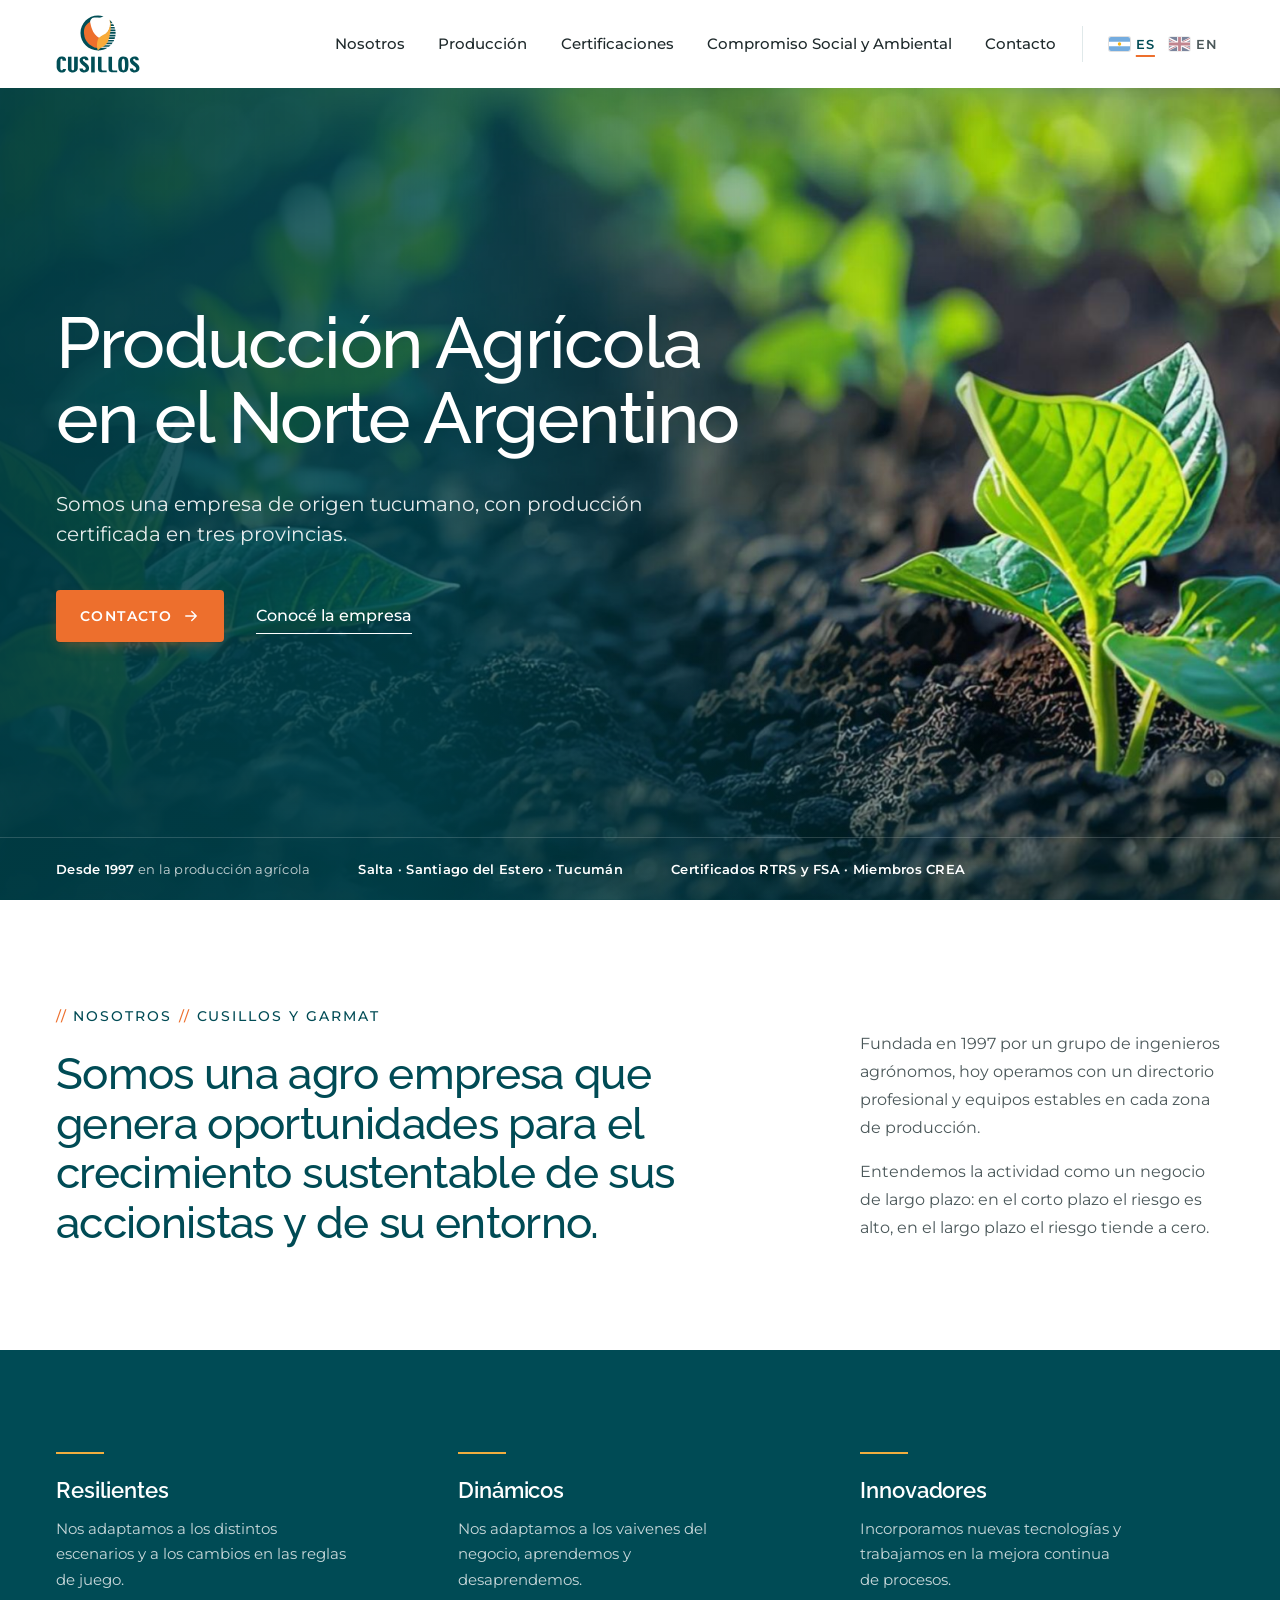
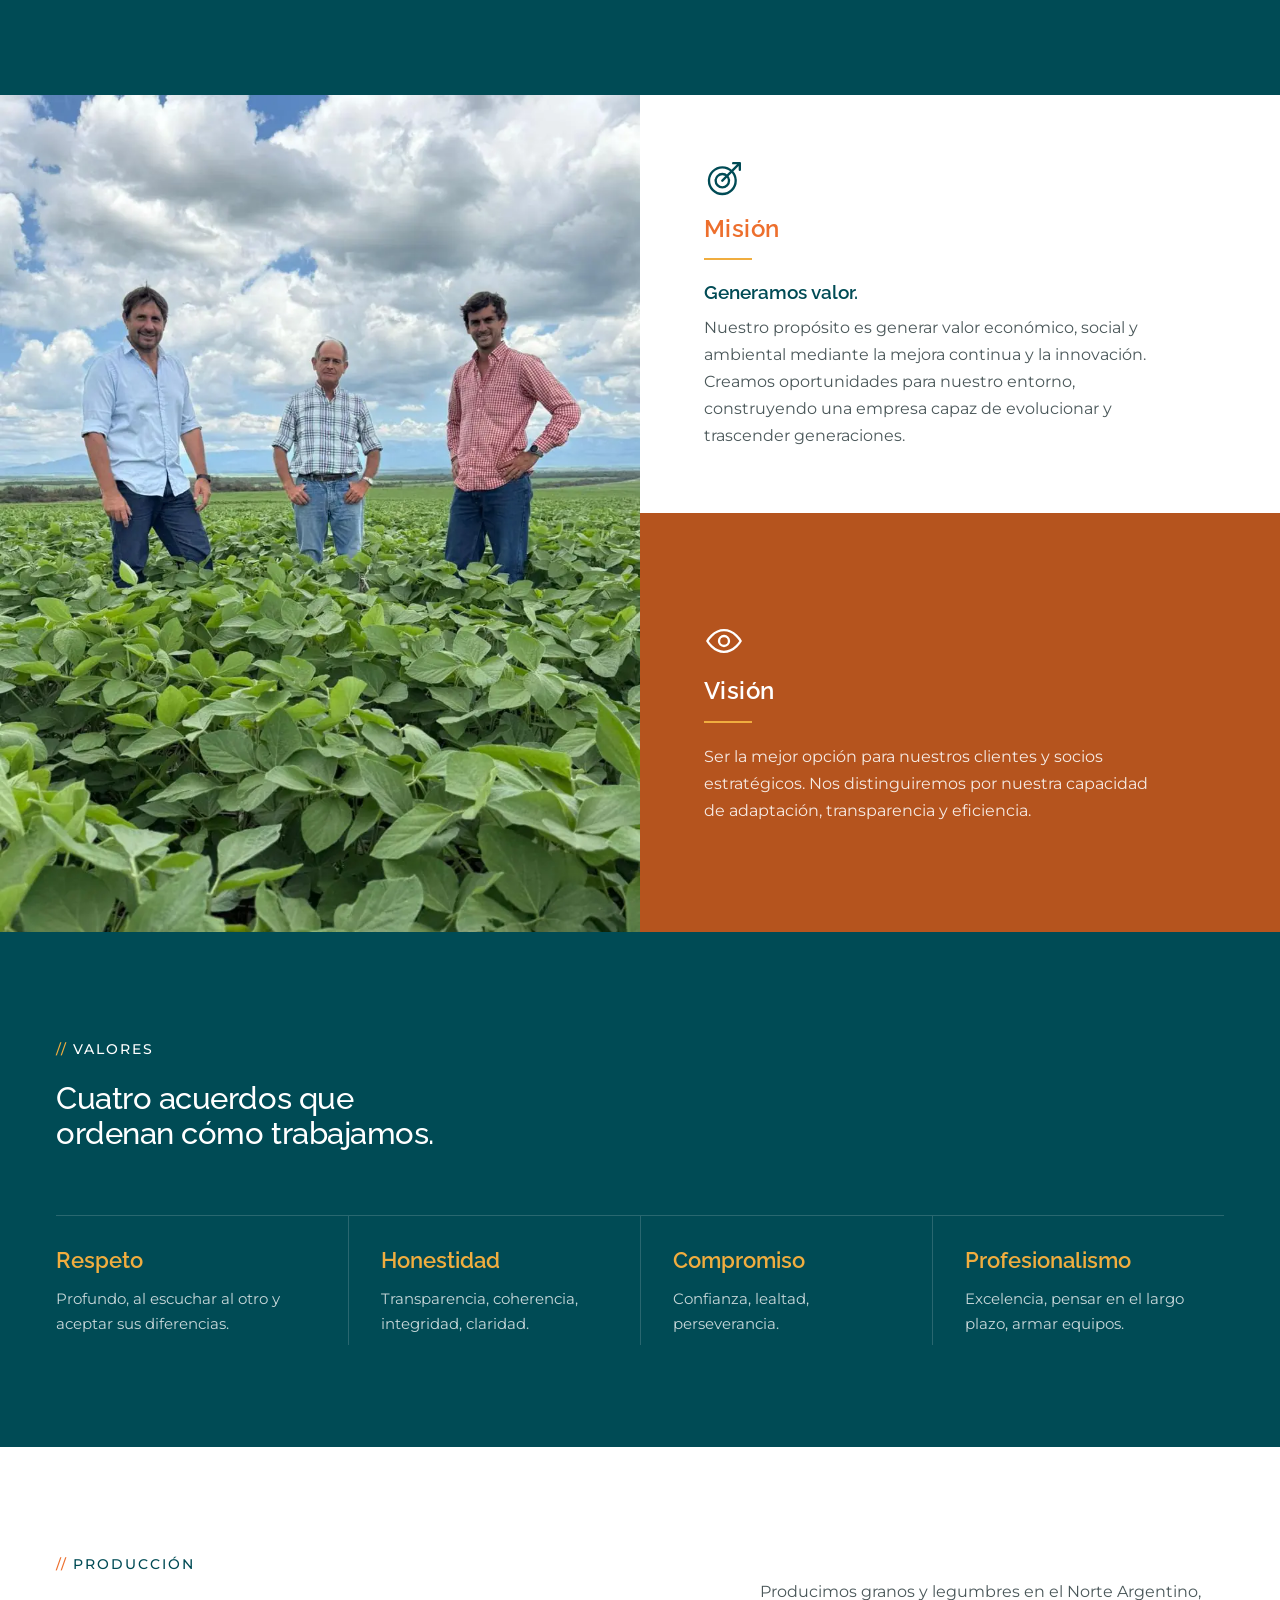
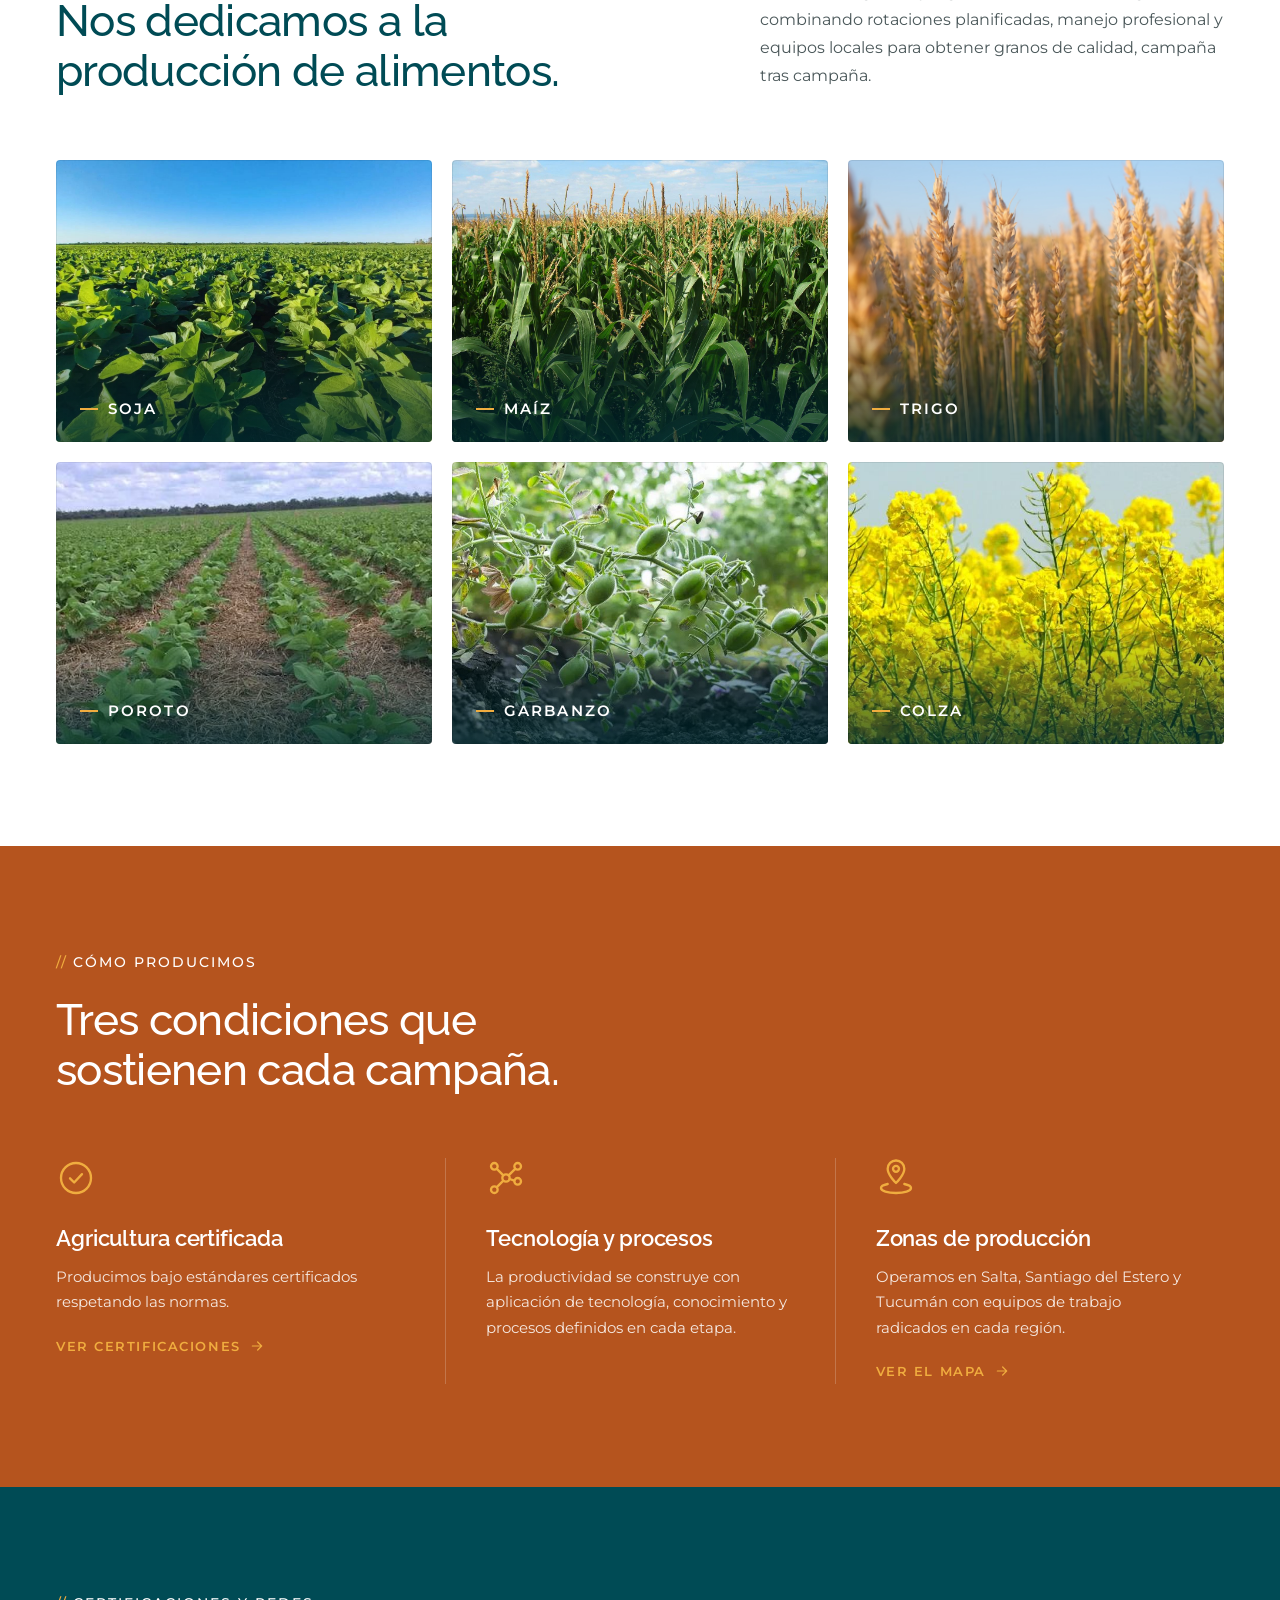
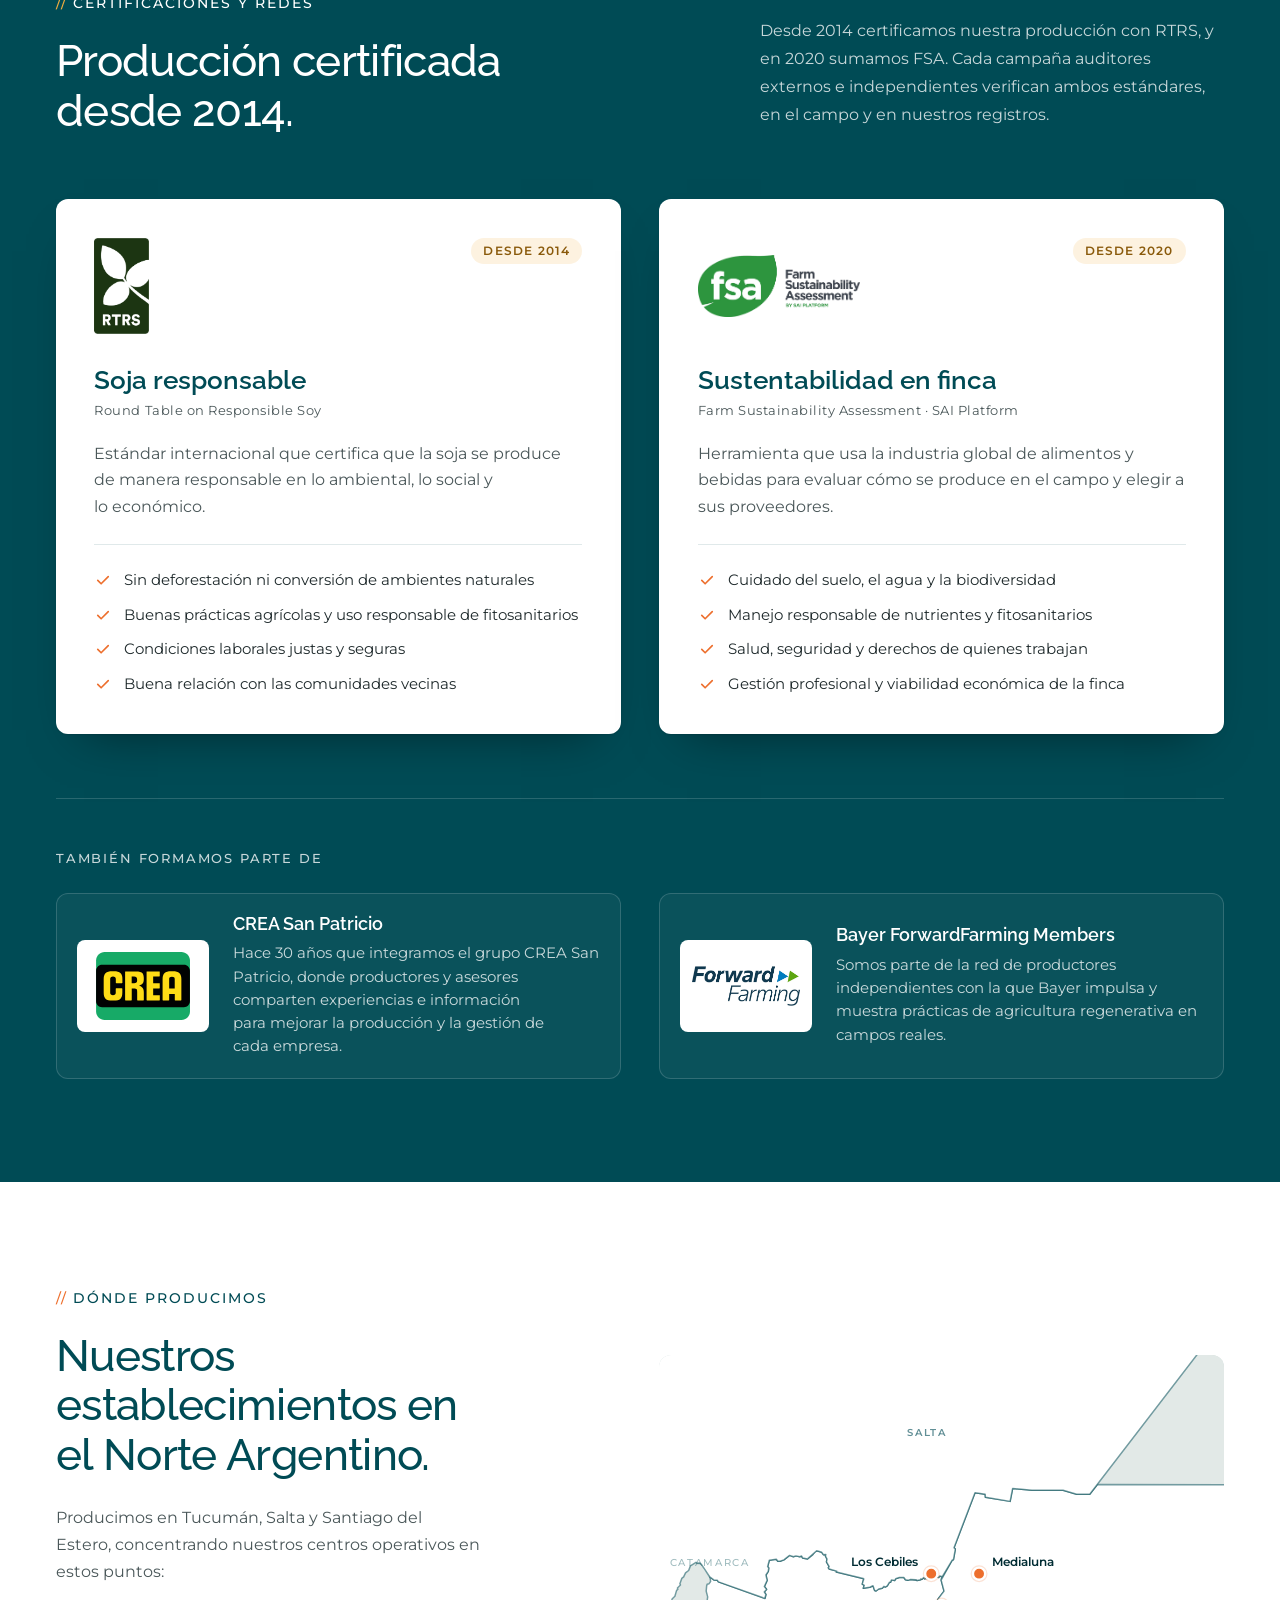
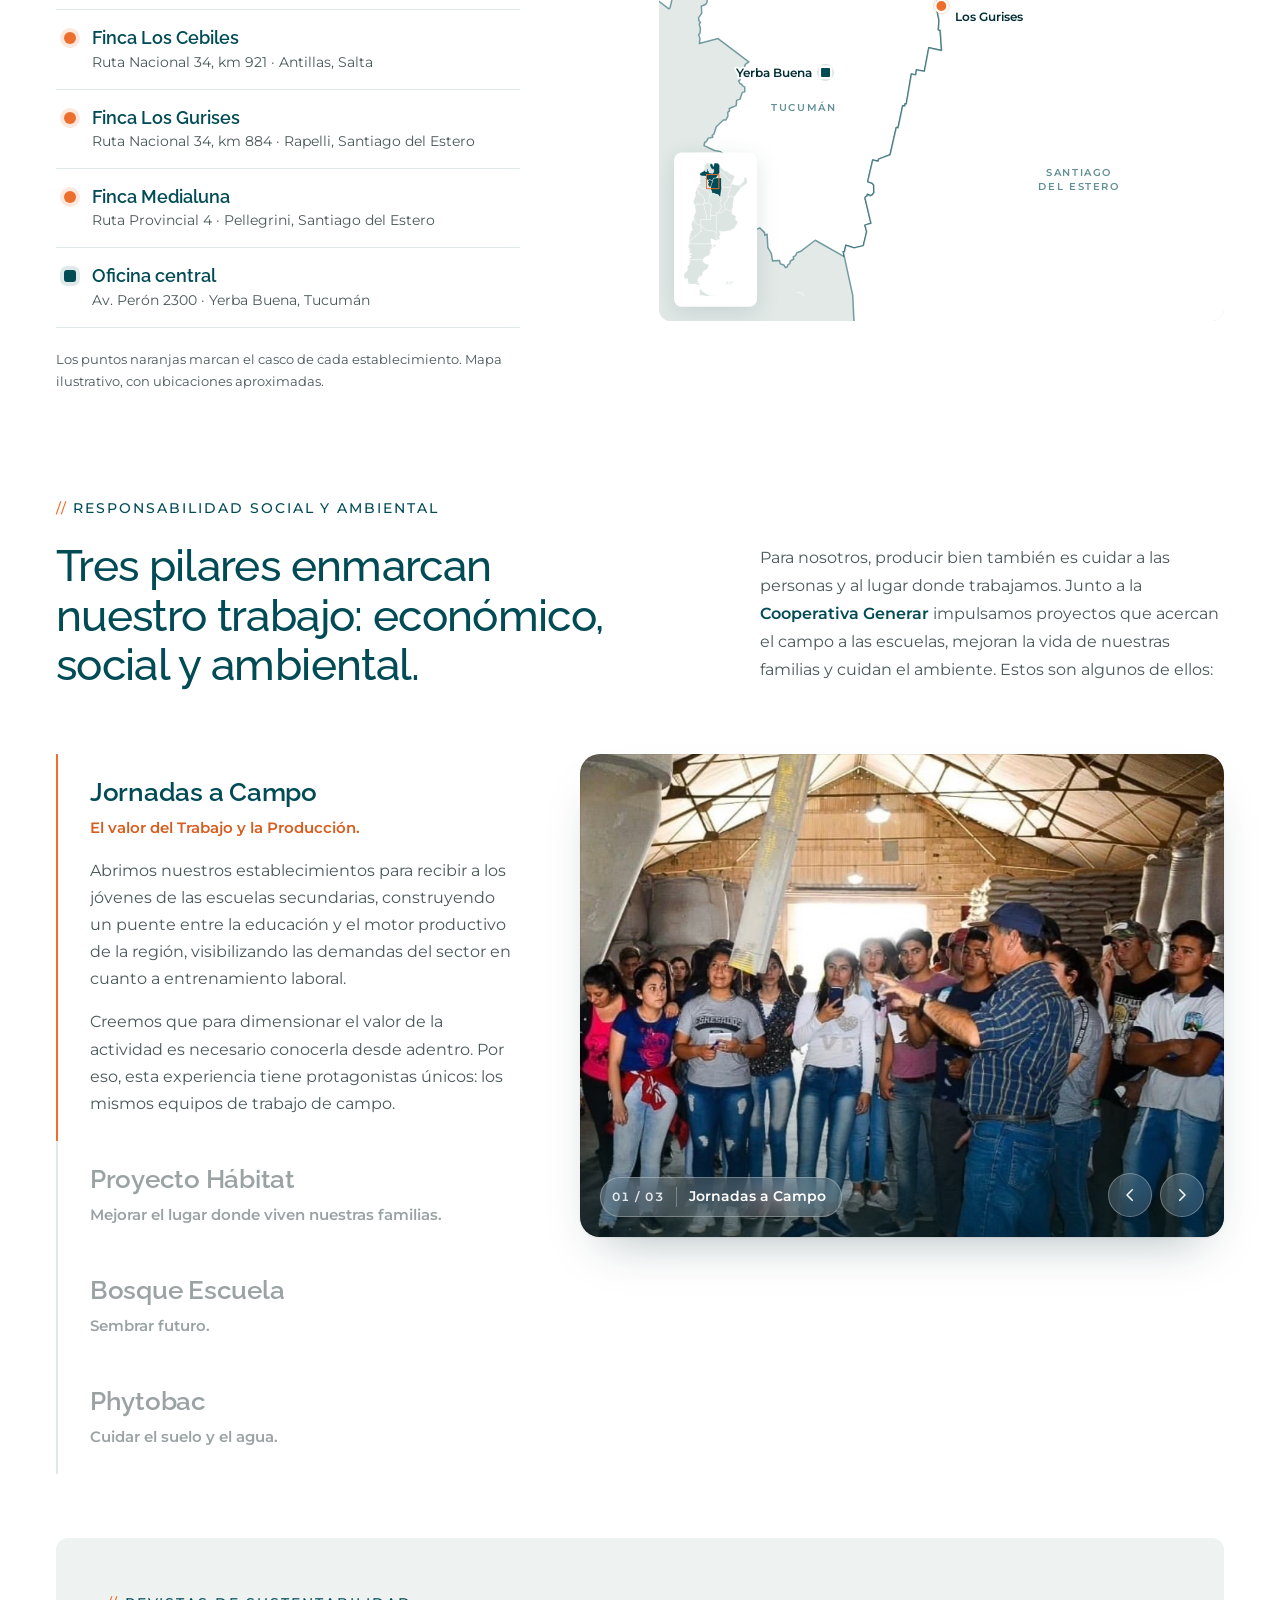
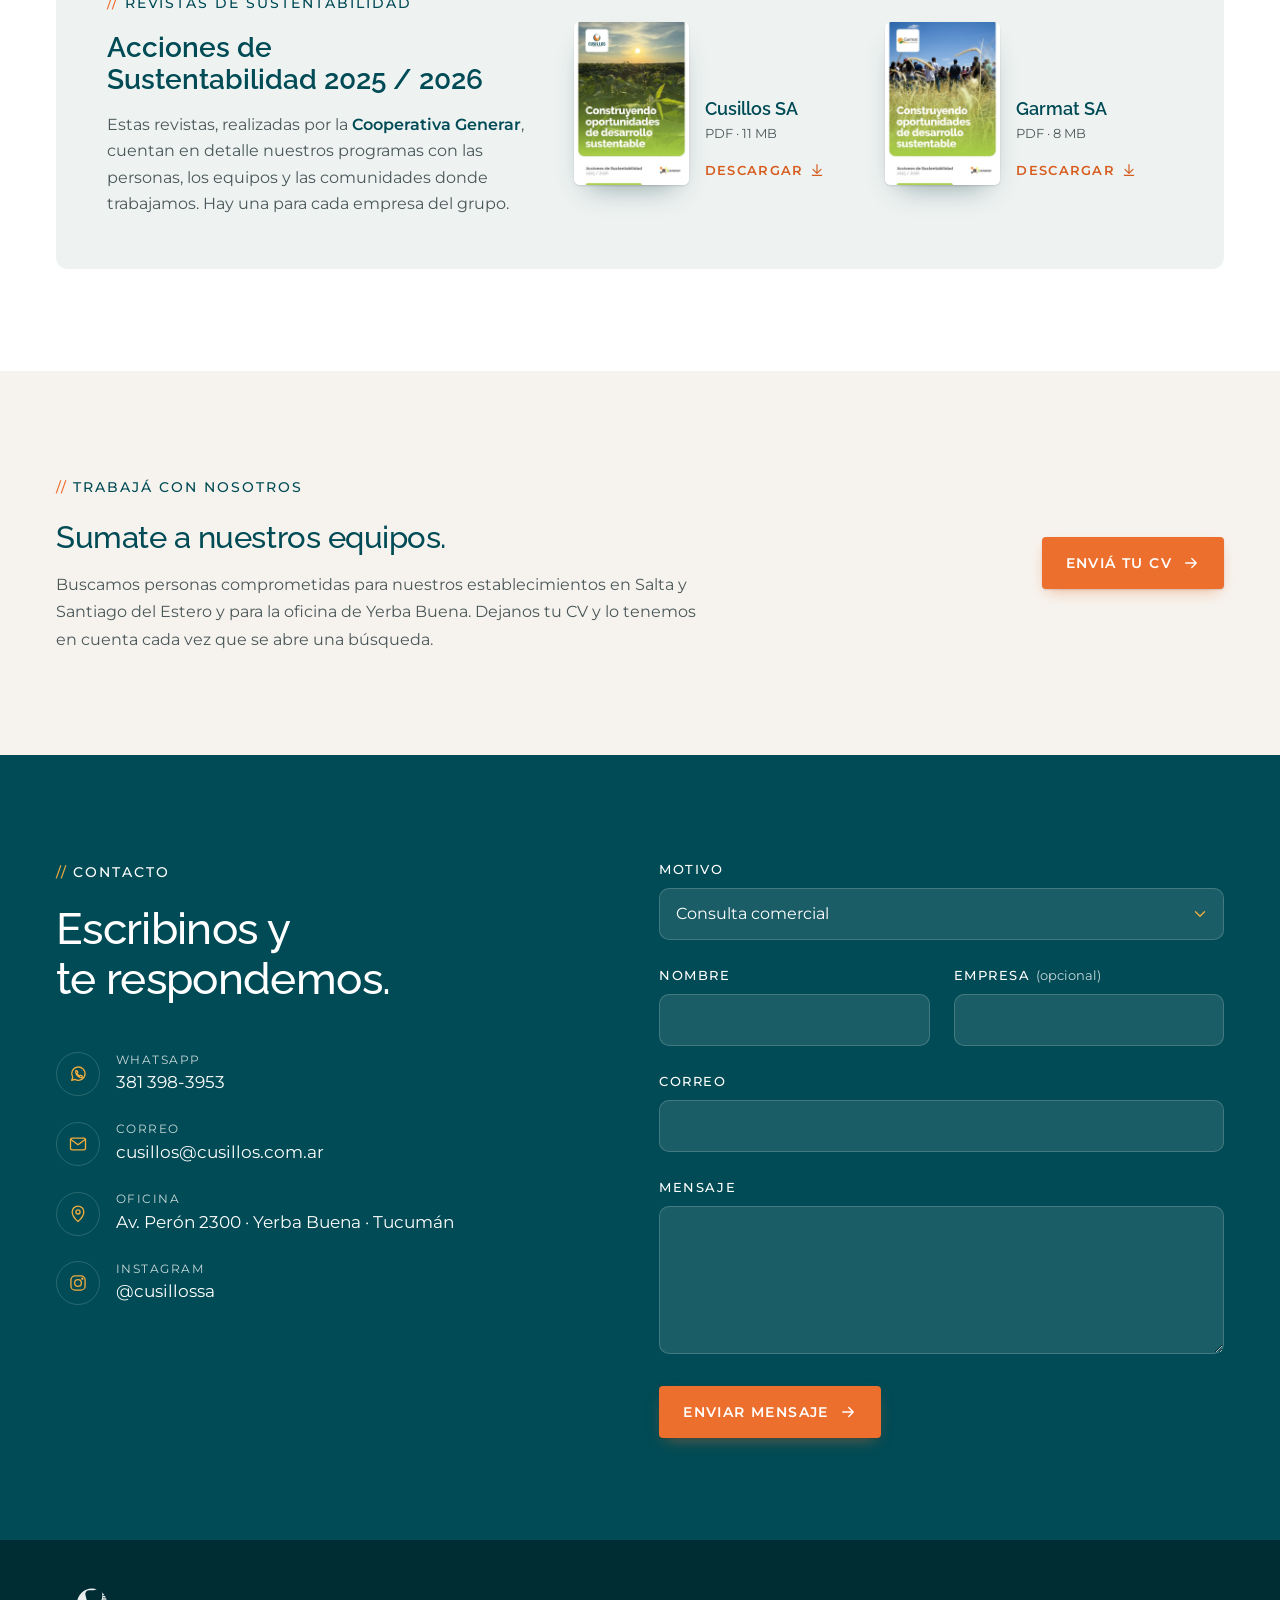
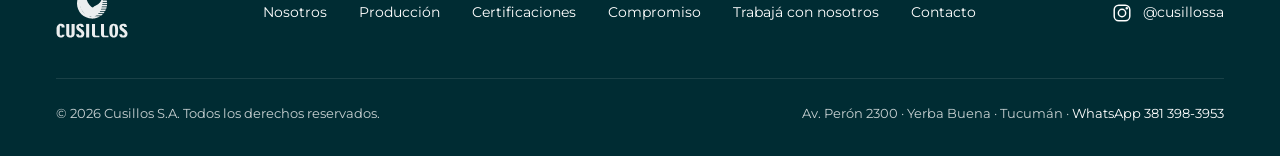
==== commit 5adf0fc8: "Ícono de Misión: la flecha sobresale de los círculos Co-Authored-By: Claude Opus 5.5 <noreply@anthro" ====
--- a/index.html
+++ b/index.html
@@ -143,7 +143,7 @@
     </figure>
     <div class="mv__panels">
       <article class="mv__panel" data-reveal>
-        <svg class="icon" viewBox="0 0 24 24" aria-hidden="true"><circle cx="12" cy="12" r="9"/><circle cx="12" cy="12" r="4.5"/><path d="M12 12l7-7M16 5h3v3"/></svg>
+        <svg class="icon" viewBox="0 0 24 24" aria-hidden="true"><circle cx="11" cy="13" r="8"/><circle cx="11" cy="13" r="4"/><path d="M11 13L21.5 2.5M17.5 2.5h4v4"/></svg>
         <h2 class="mv__title" data-i18n="mv.mission">Misión</h2>
         <p class="mv__lead" data-i18n="mv.mission.lead">Generamos valor.</p>
         <p data-i18n="mv.mission.p">Nuestro propósito es generar valor económico, social y ambiental mediante la mejora continua y la innovación. Creamos oportunidades para nuestro entorno, construyendo una empresa capaz de evolucionar y trascender generaciones.</p>
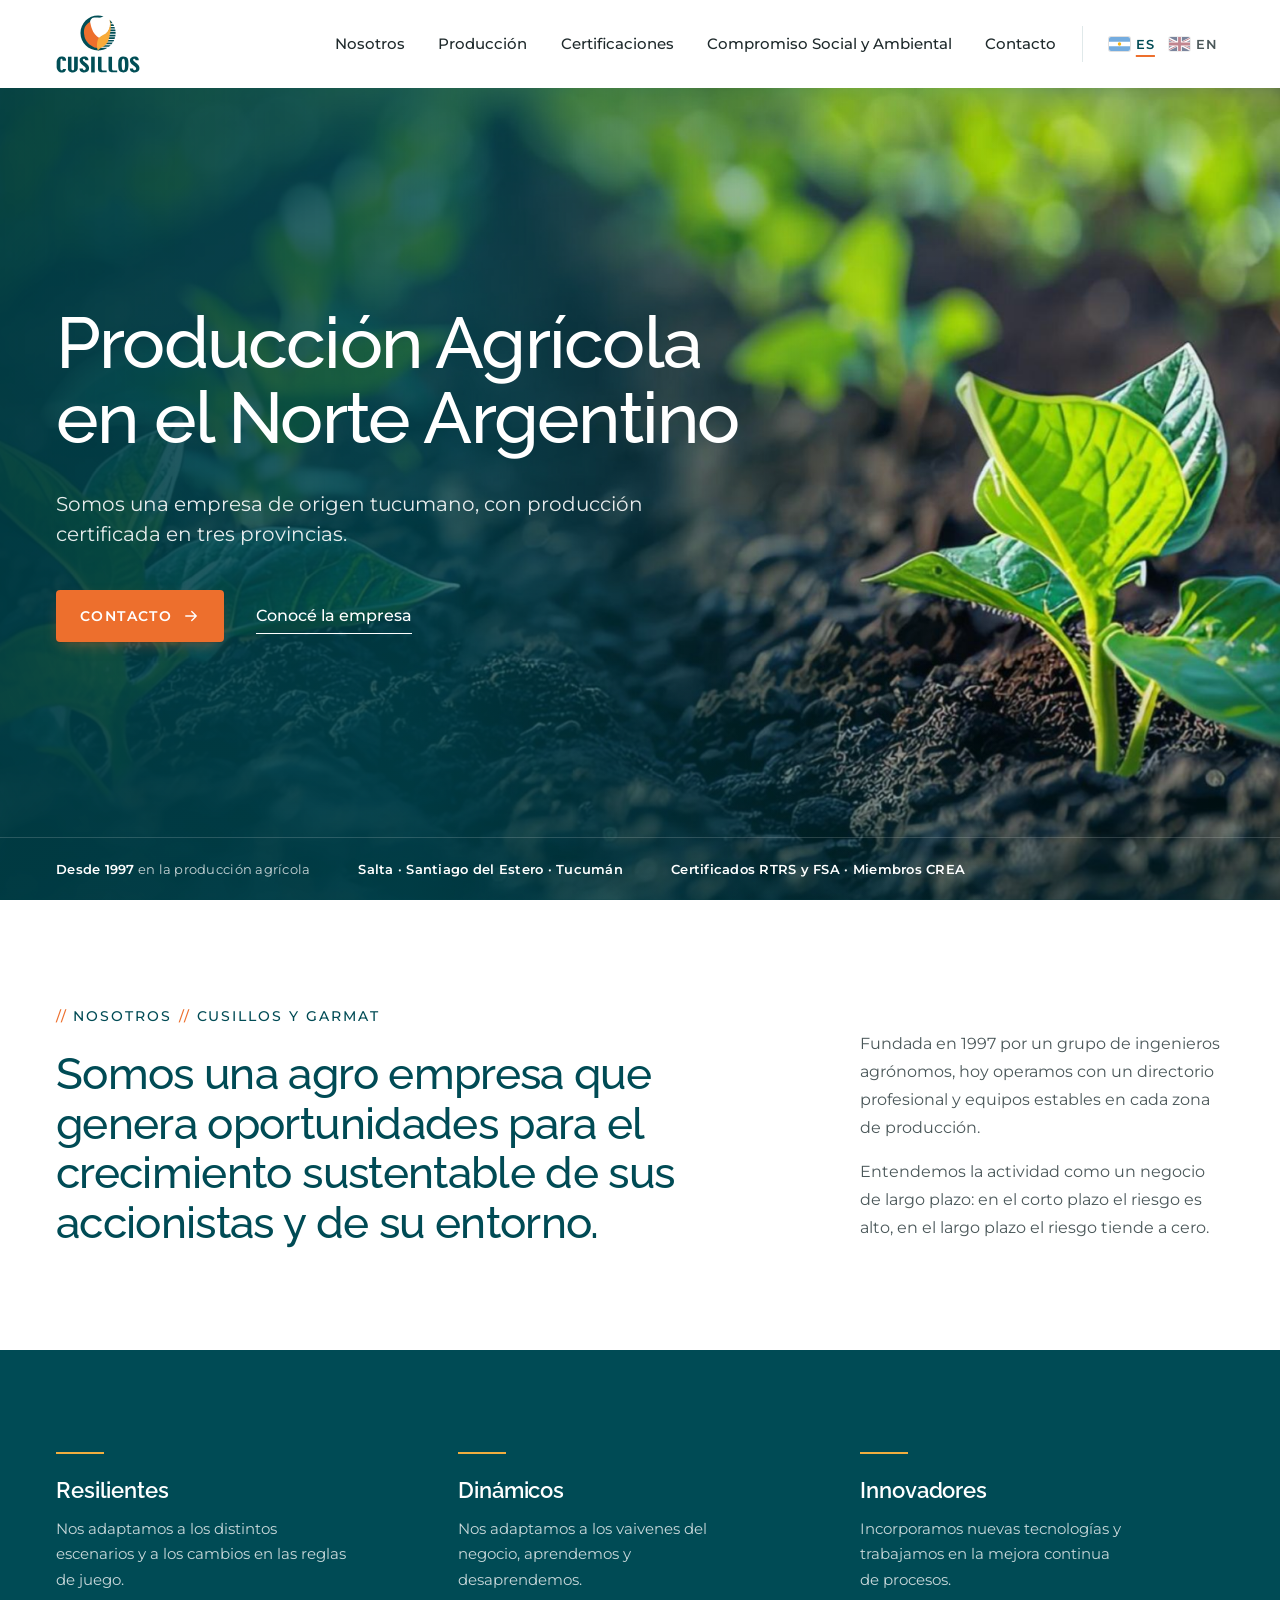
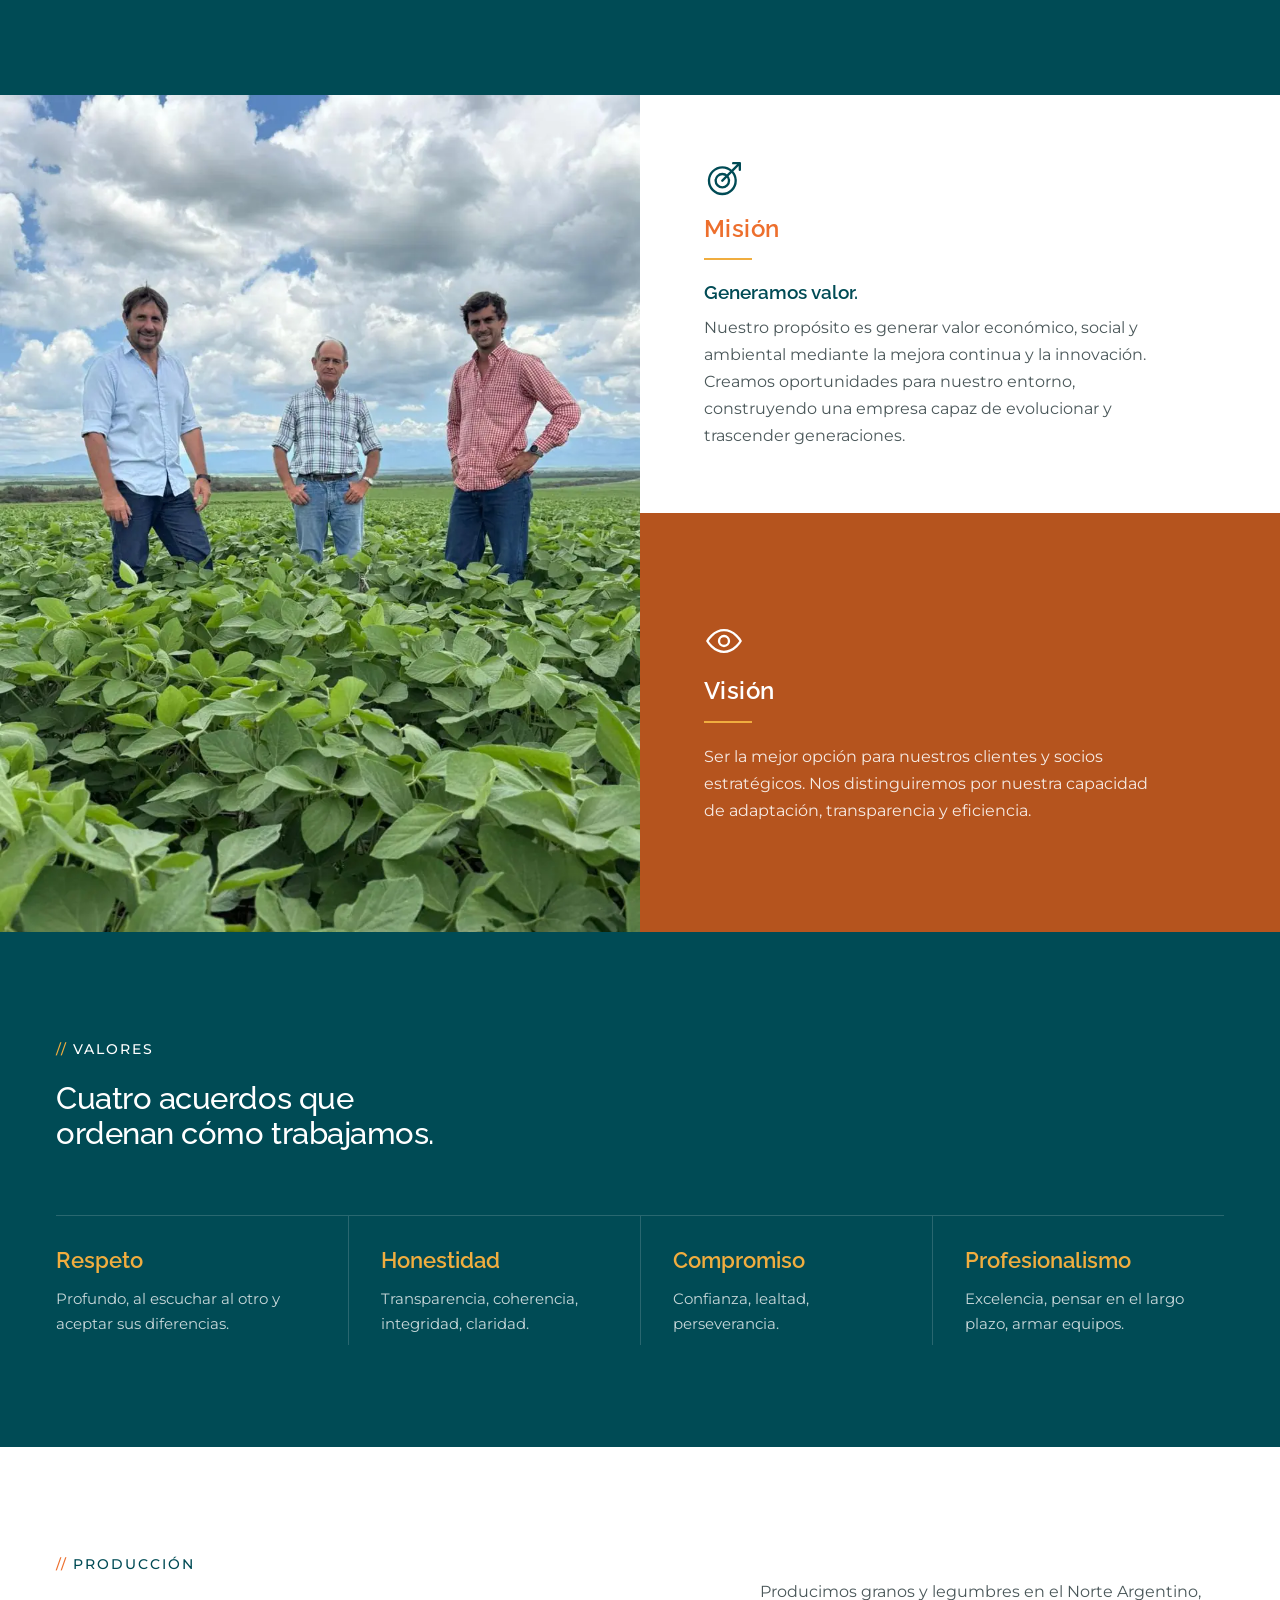
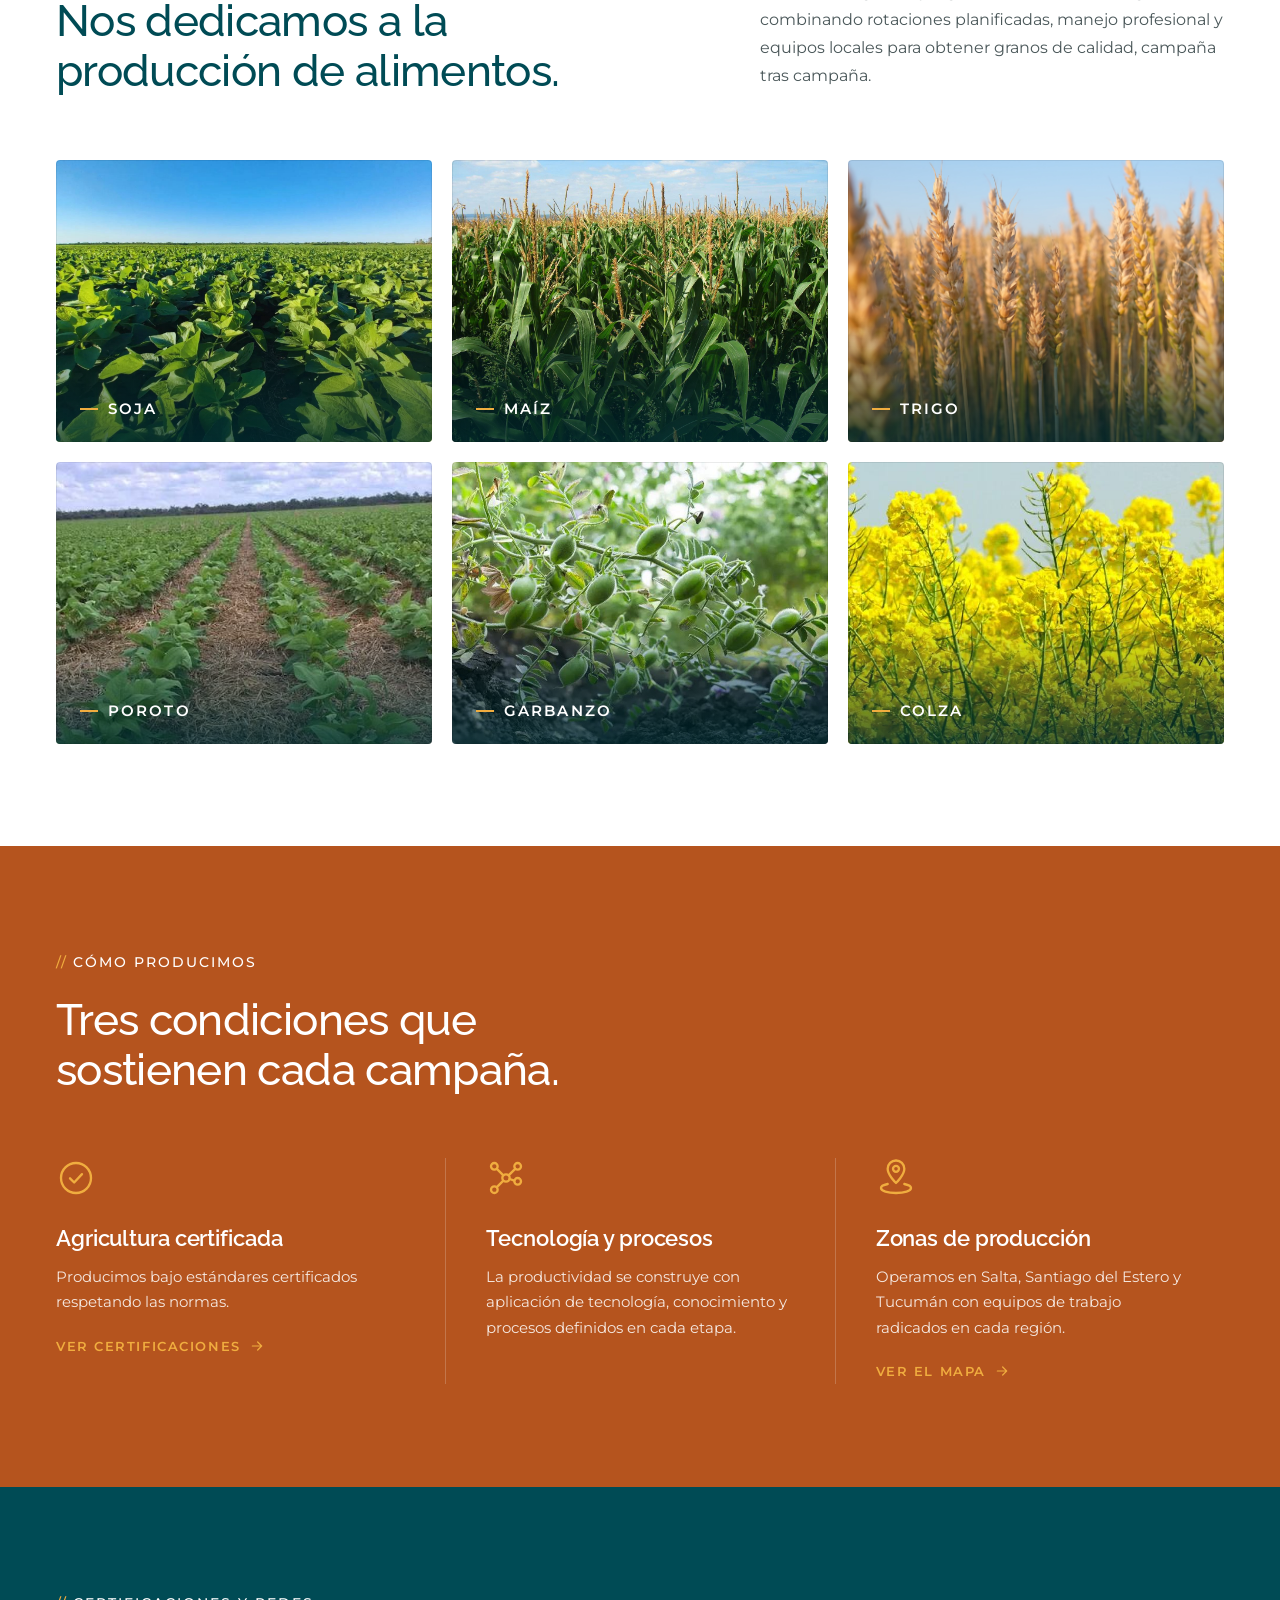
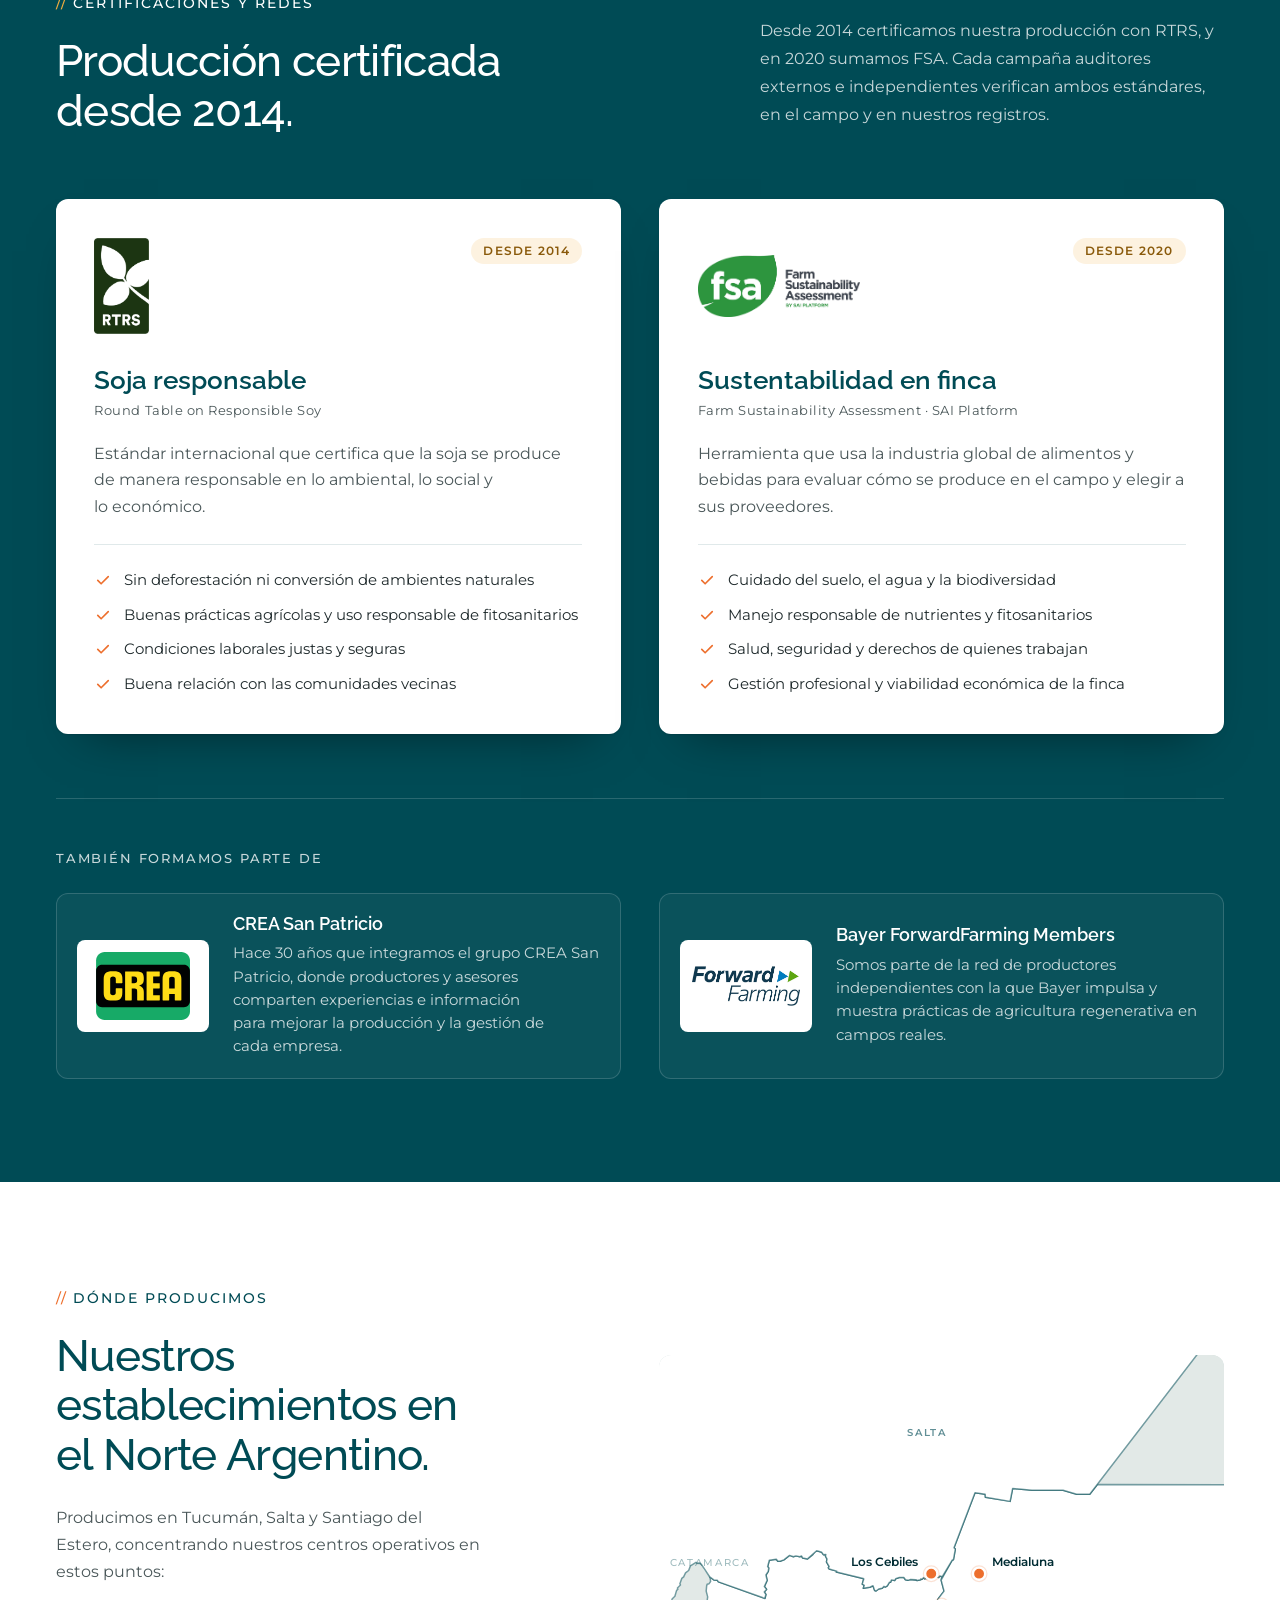
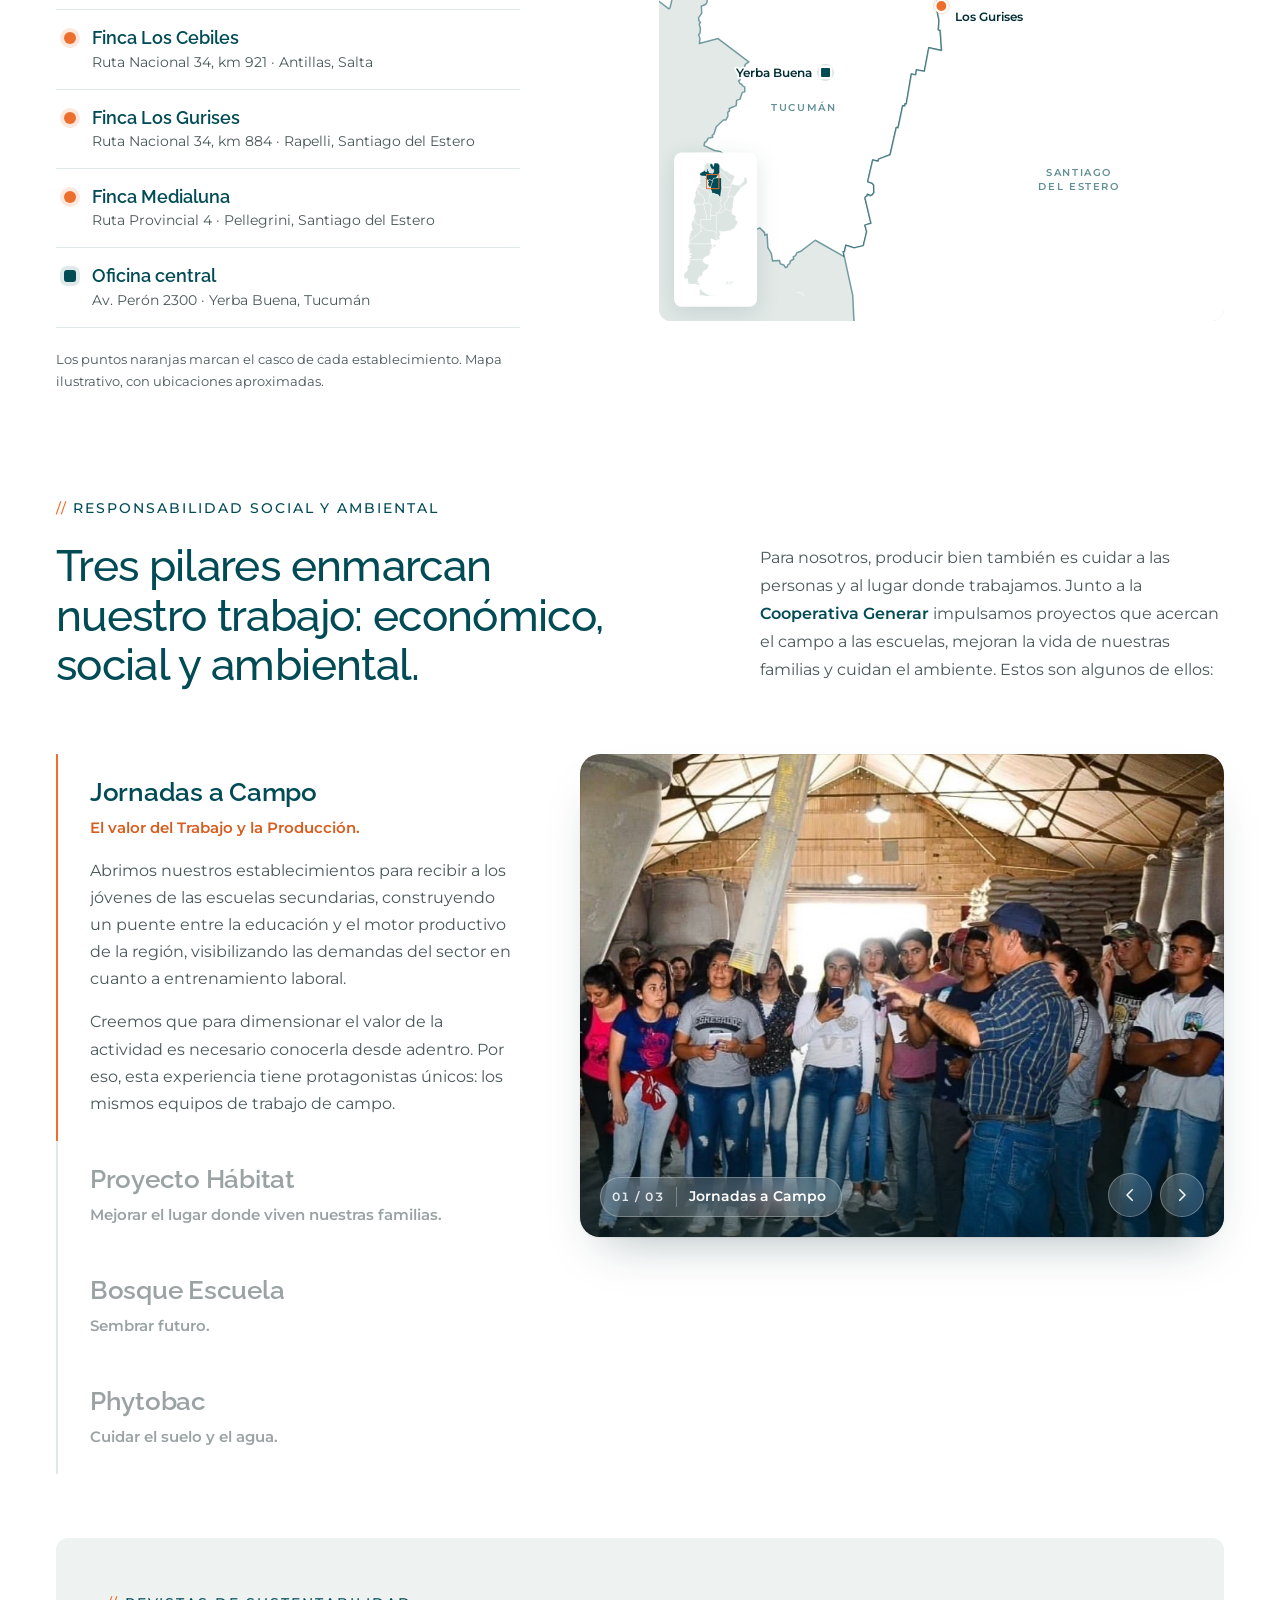
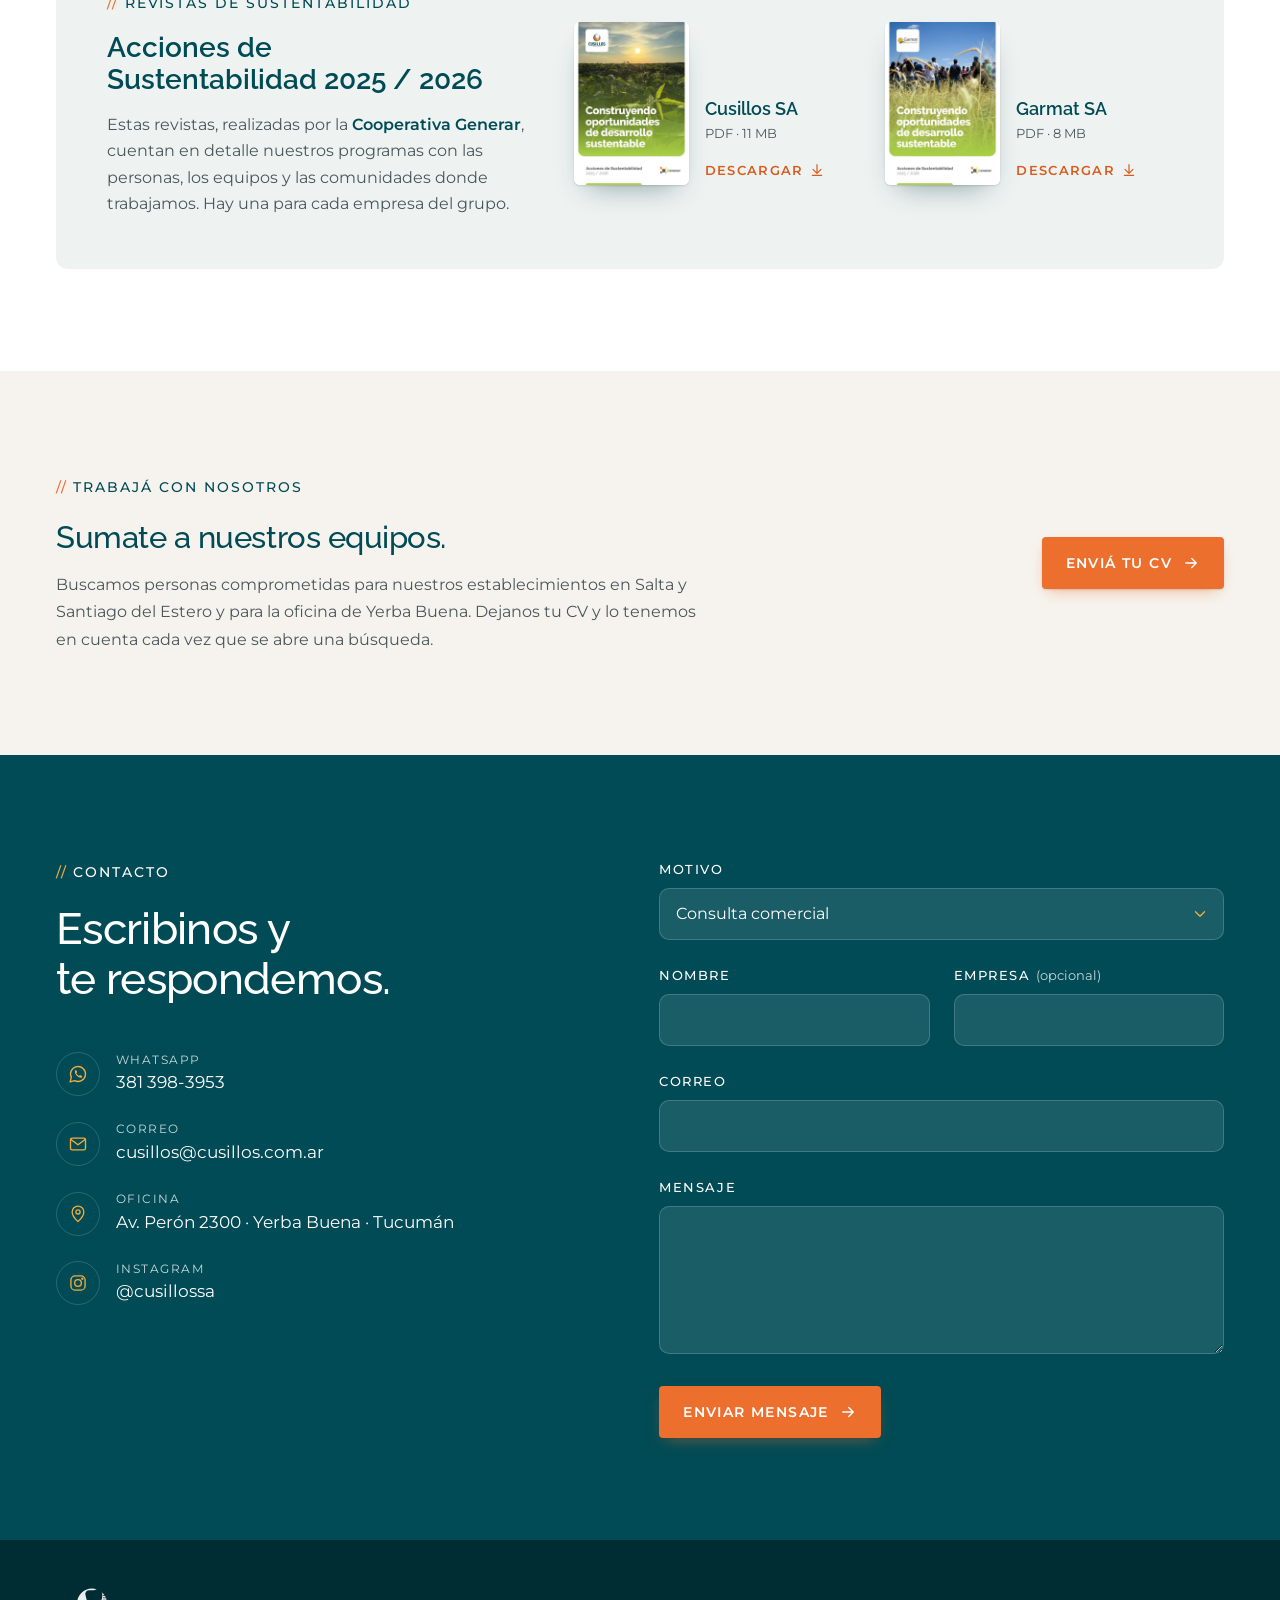
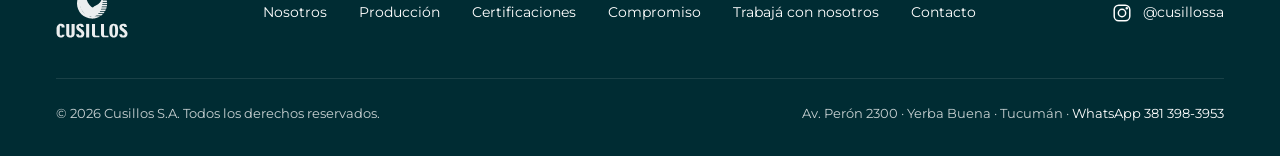
==== commit 607197de: "Ícono de WhatsApp: globo redondo y teléfono relleno Co-Authored-By: Claude Opus 5.5 <noreply@anthrop" ====
--- a/index.html
+++ b/index.html
@@ -468,7 +468,7 @@
         <h2 id="contacto-title" class="h2" data-i18n="contact.title">Escribinos y te respondemos.</h2>
         <ul class="contact__list" role="list">
           <li>
-            <span class="contact__icon"><svg class="icon icon--sm" viewBox="0 0 24 24" aria-hidden="true"><path d="M4.5 19.5l1.2-3.6A8 8 0 1 1 8.4 18.5z"/><path d="M9.2 8.6c.2-.5.5-.6.8-.6h.5c.2 0 .4.1.5.4l.7 1.6c.1.2 0 .5-.1.6l-.5.6c-.1.2-.1.4 0 .5.6 1 1.4 1.8 2.4 2.4.2.1.4.1.5 0l.6-.5c.2-.2.4-.2.6-.1l1.6.7c.3.1.4.3.4.5v.5c0 .3-.1.6-.6.8-.6.3-1.6.5-3-.2a9 9 0 0 1-3.8-3.8c-.7-1.4-.5-2.4-.2-3z"/></svg></span>
+            <span class="contact__icon"><svg class="icon icon--sm" viewBox="0 0 24 24" aria-hidden="true"><path d="M7.9 20A9 9 0 1 0 4 16.1L2.5 21.5z"/><path class="icon__fill" transform="translate(12 12) scale(1.1) translate(-12.7 -12.2)" d="M9.2 8.6c.2-.5.5-.6.8-.6h.5c.2 0 .4.1.5.4l.7 1.6c.1.2 0 .5-.1.6l-.5.6c-.1.2-.1.4 0 .5.6 1 1.4 1.8 2.4 2.4.2.1.4.1.5 0l.6-.5c.2-.2.4-.2.6-.1l1.6.7c.3.1.4.3.4.5v.5c0 .3-.1.6-.6.8-.6.3-1.6.5-3-.2a9 9 0 0 1-3.8-3.8c-.7-1.4-.5-2.4-.2-3z"/></svg></span>
             <span><small>WhatsApp</small><a href="https://wa.me/5493813983953?text=Hola%2C%20les%20escribo%20desde%20la%20web%20de%20Cusillos." target="_blank" rel="noopener" data-whatsapp data-i18n-href="wa.href">381 398-3953</a></span>
           </li>
           <li>
--- a/styles.css
+++ b/styles.css
@@ -650,6 +650,7 @@
 .contact__list li { display: flex; align-items: center; gap: var(--s-4); }
 .contact__icon { display: grid; place-items: center; width: 44px; height: 44px; border-radius: 50%; border: 1px solid var(--on-dark-line); transition: border-color 200ms var(--ease-out), background-color 200ms var(--ease-out); }
 .contact__icon .icon { stroke: var(--gold); }
+.contact__icon .icon__fill { fill: var(--gold); stroke: none; }
 .contact__list small { display: block; font-size: 12px; letter-spacing: 0.12em; text-transform: uppercase; color: var(--on-dark-soft); line-height: 1.4; }
 .contact__list a { font-size: 17px; text-decoration: none; background: linear-gradient(currentColor, currentColor) 0 100% / 0 1px no-repeat; transition: background-size 320ms var(--ease-out), color 200ms; }
 @media (hover: hover) and (pointer: fine) {
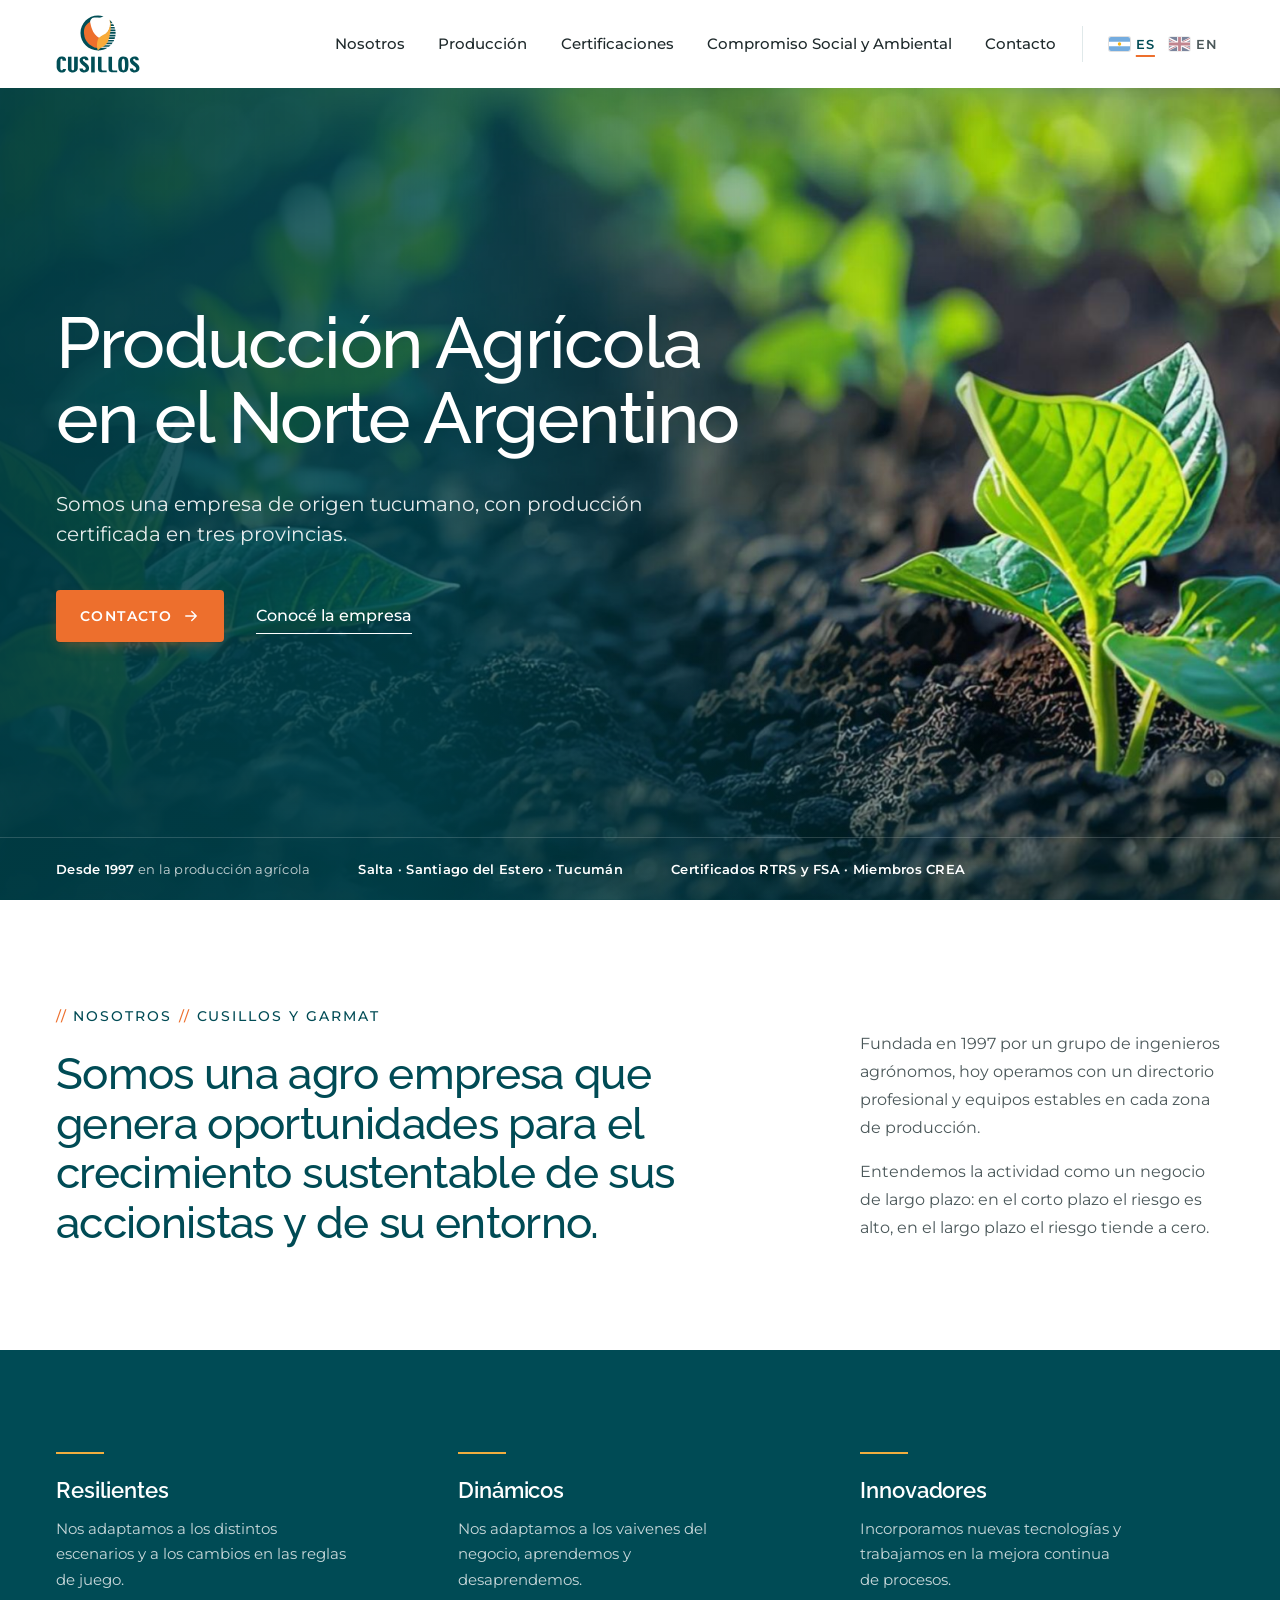
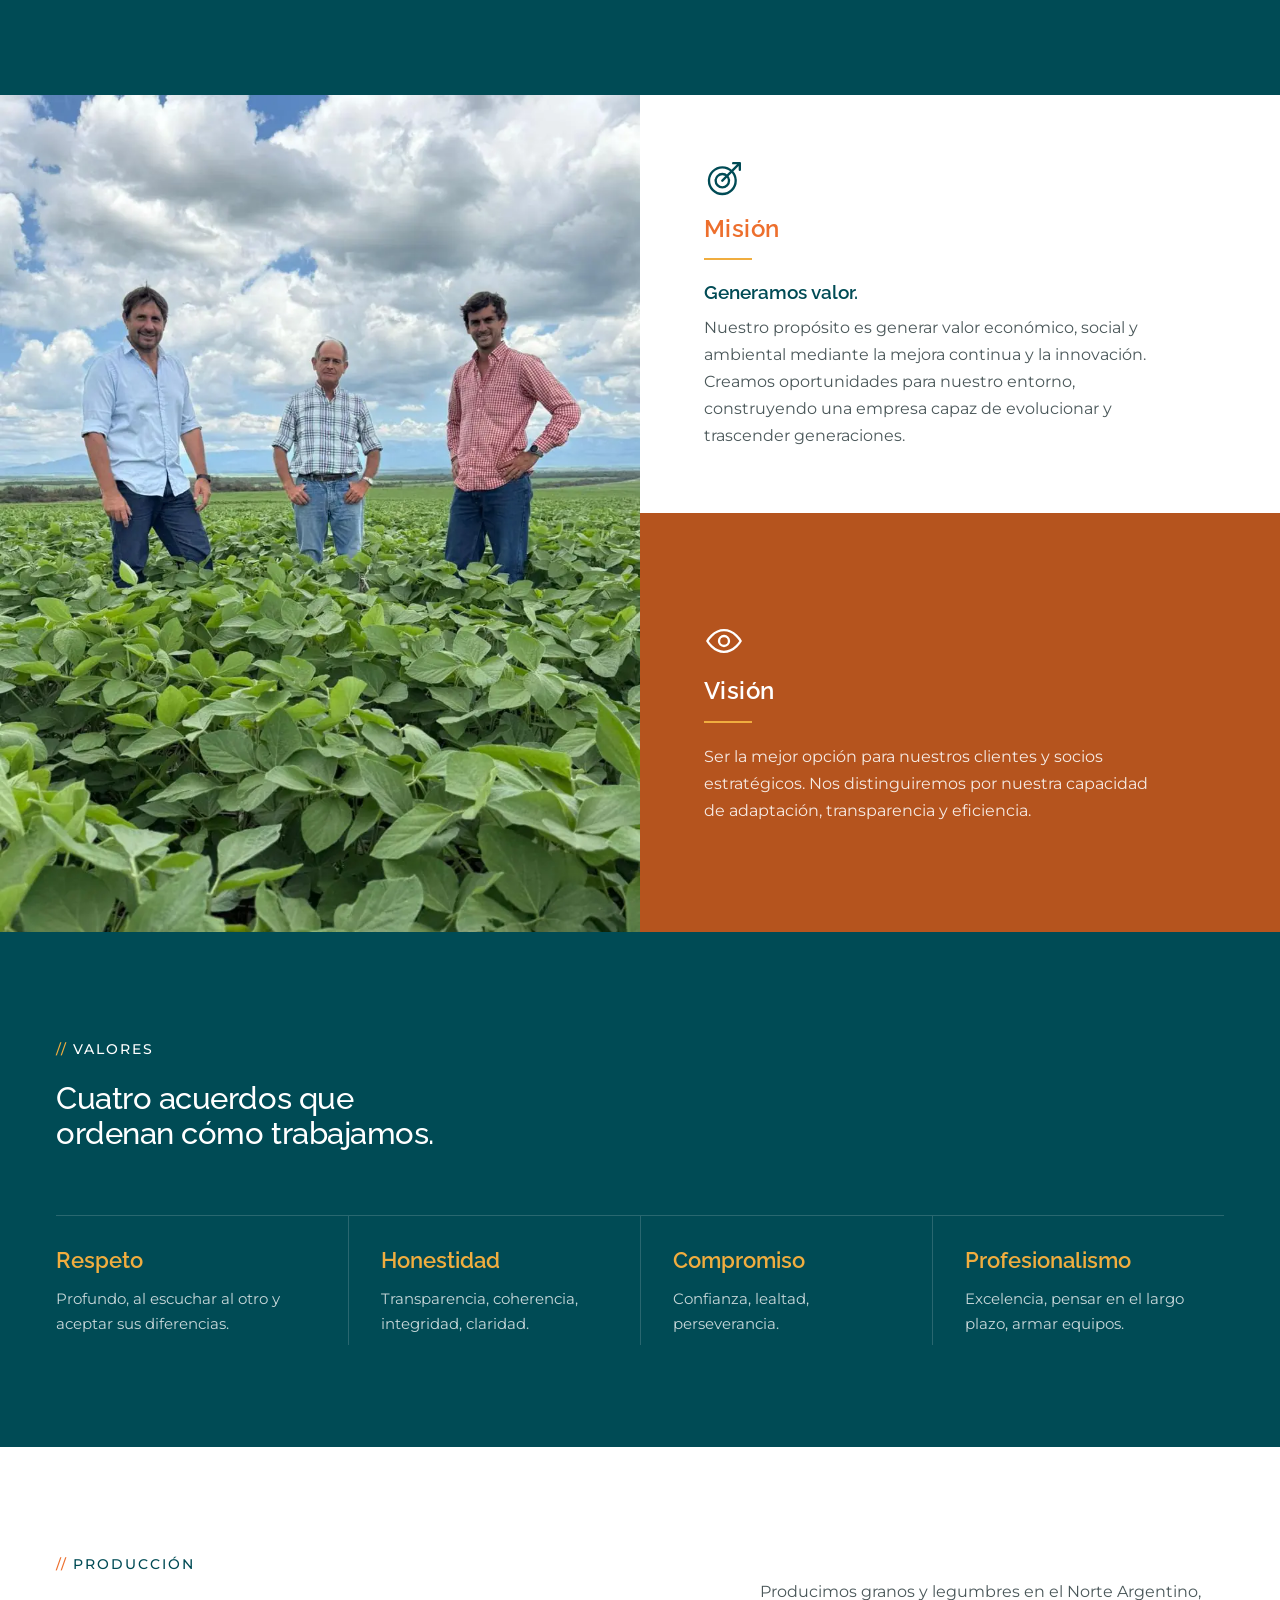
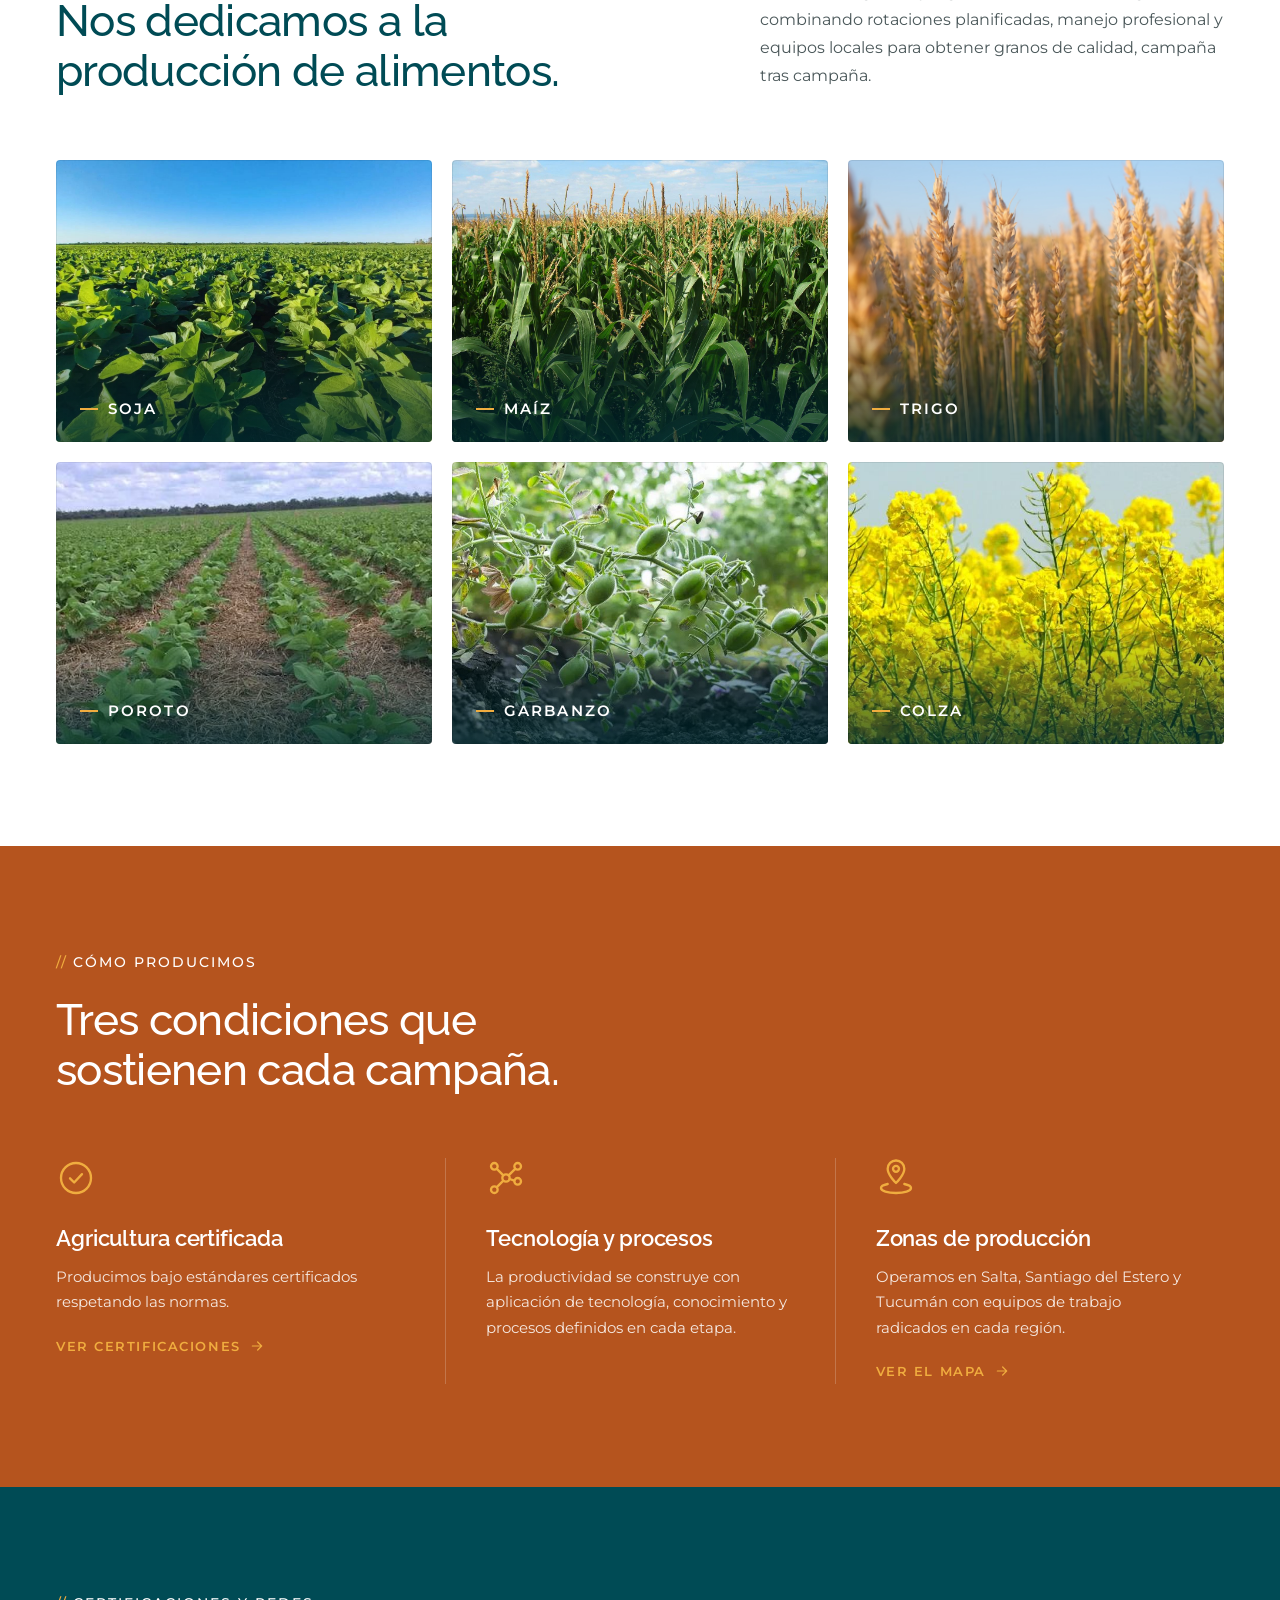
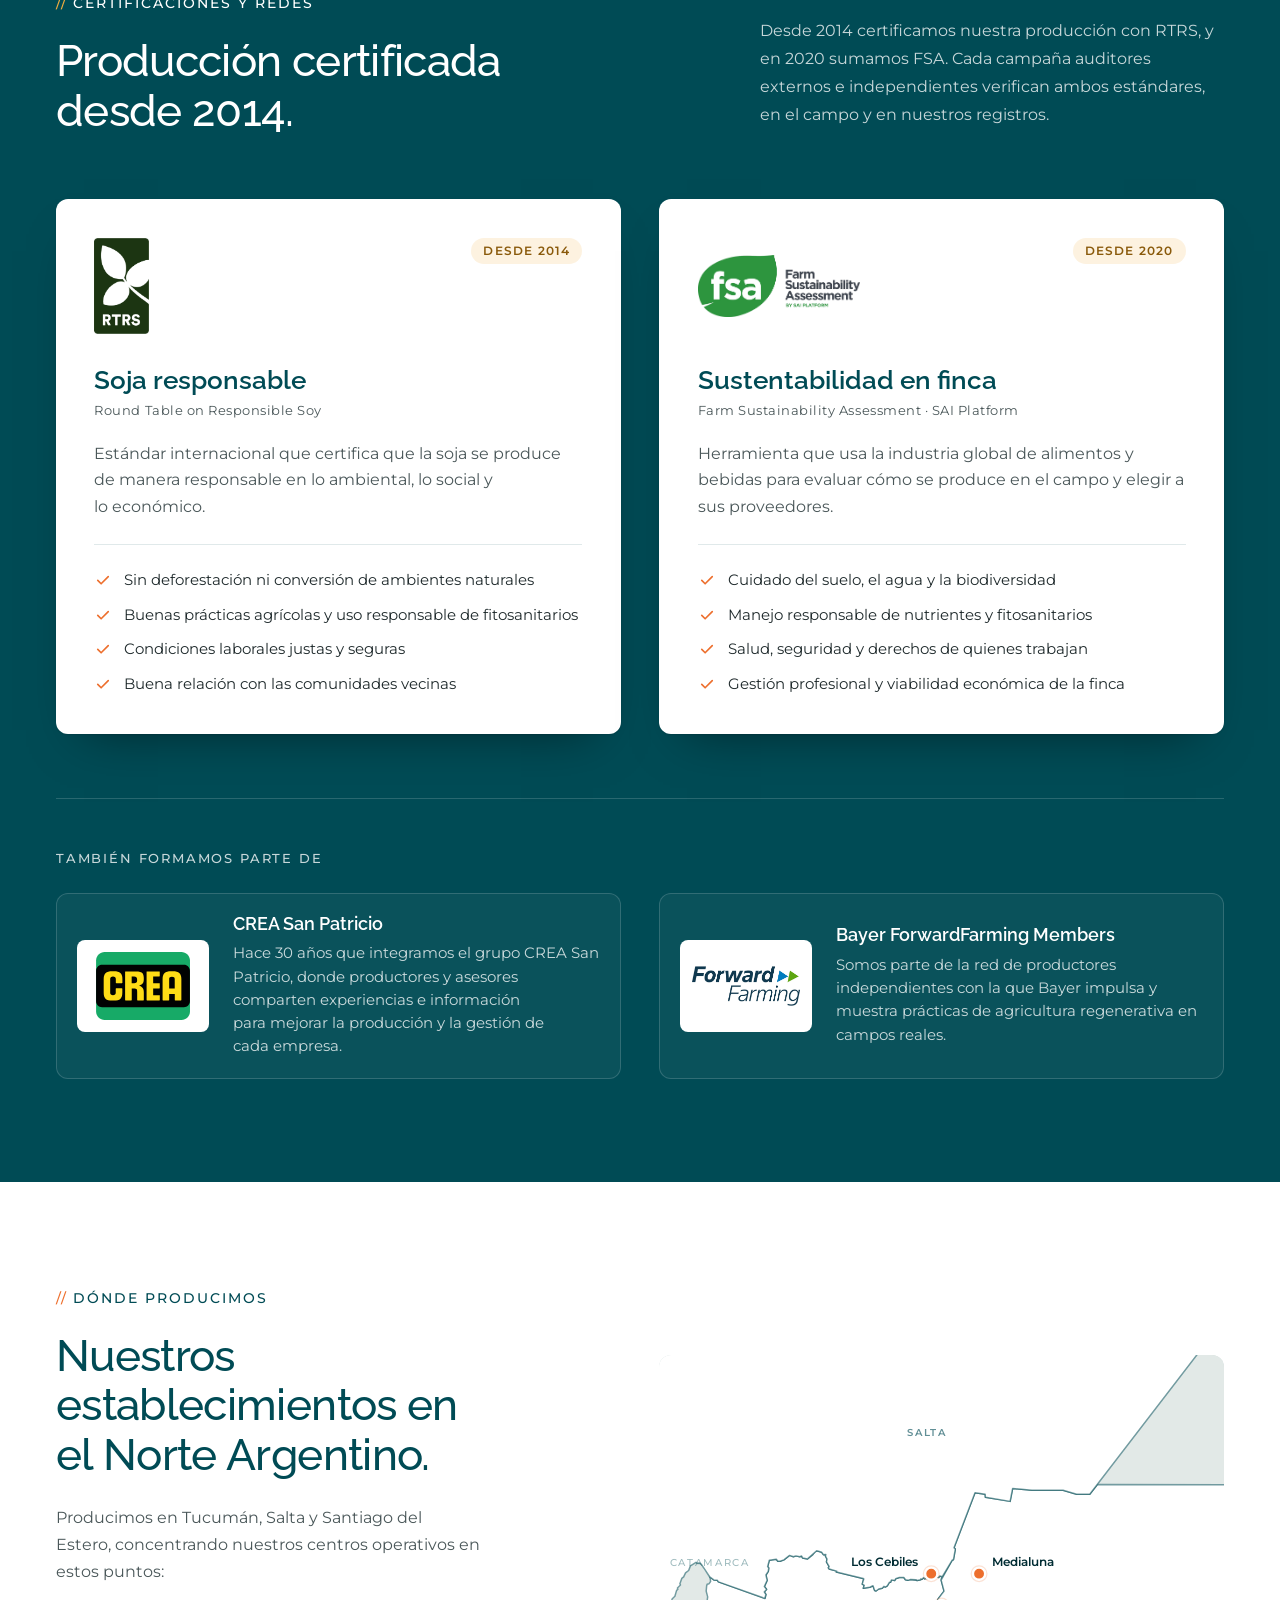
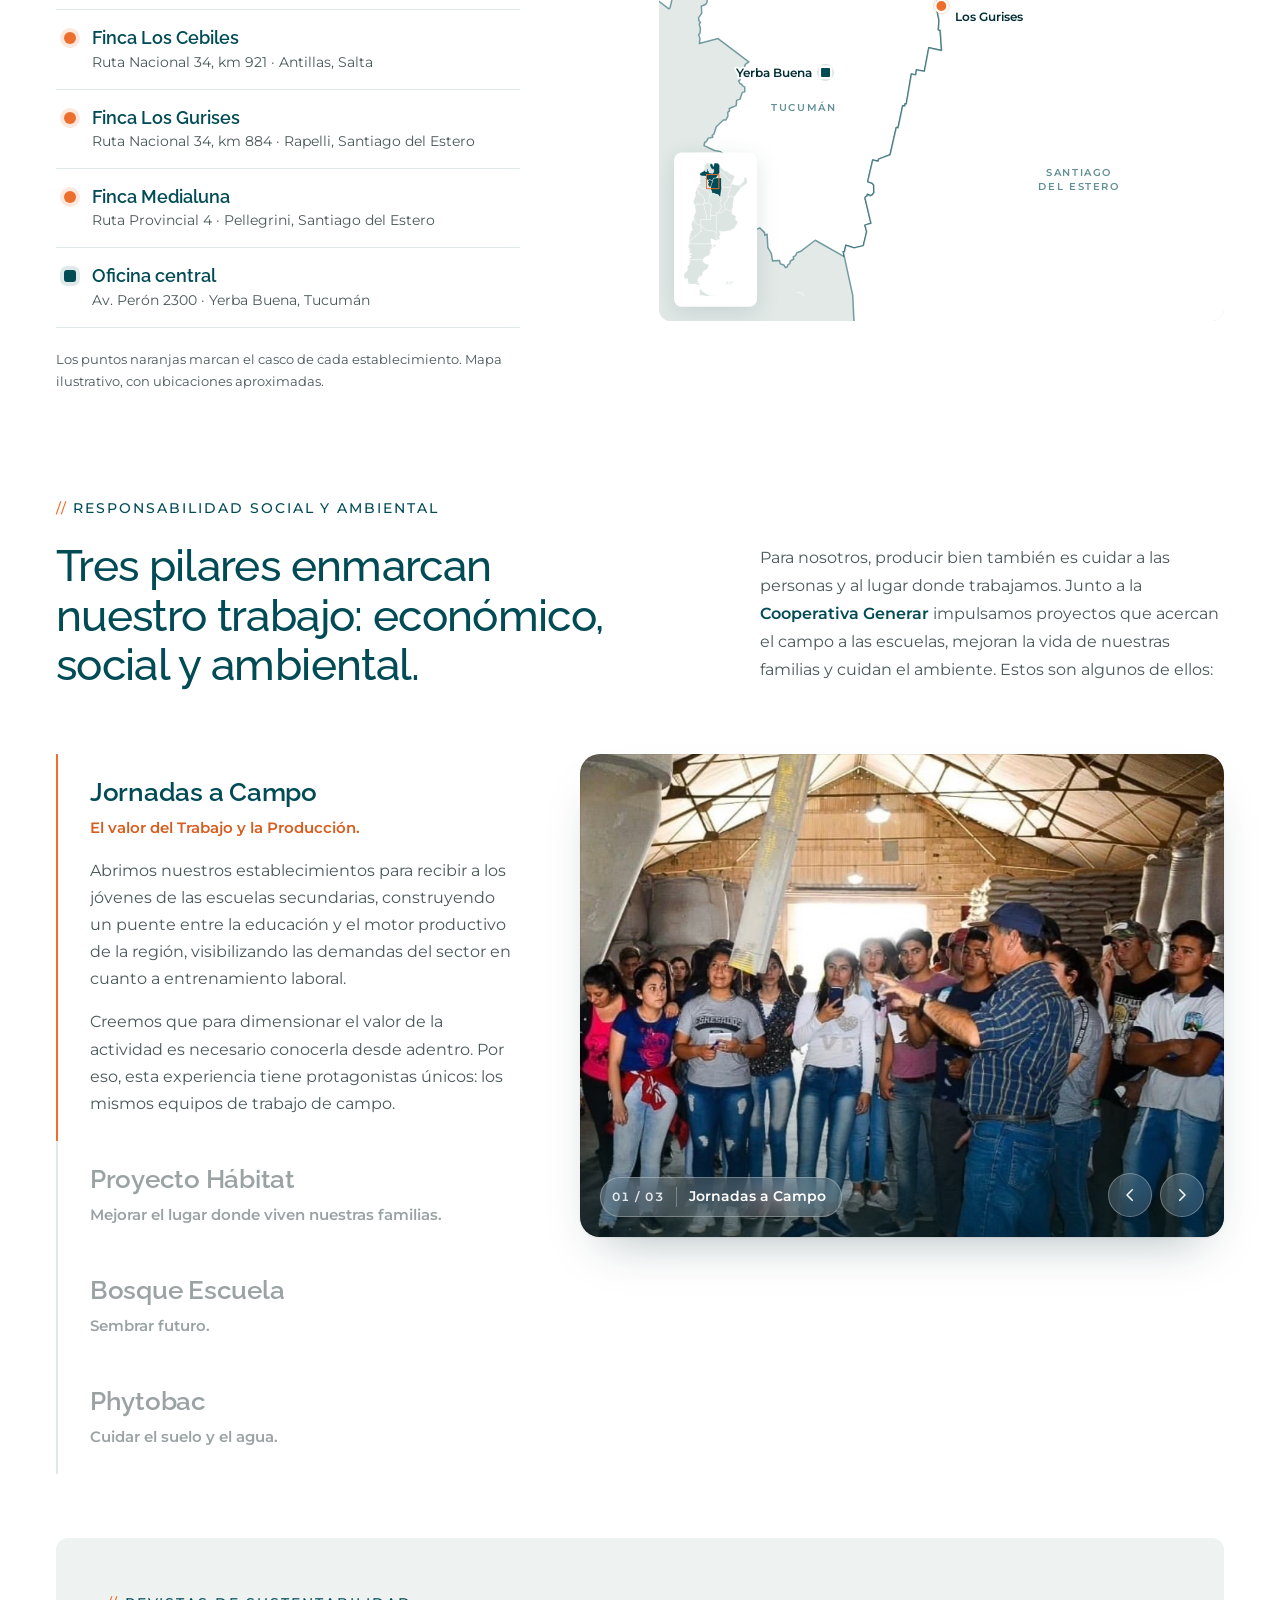
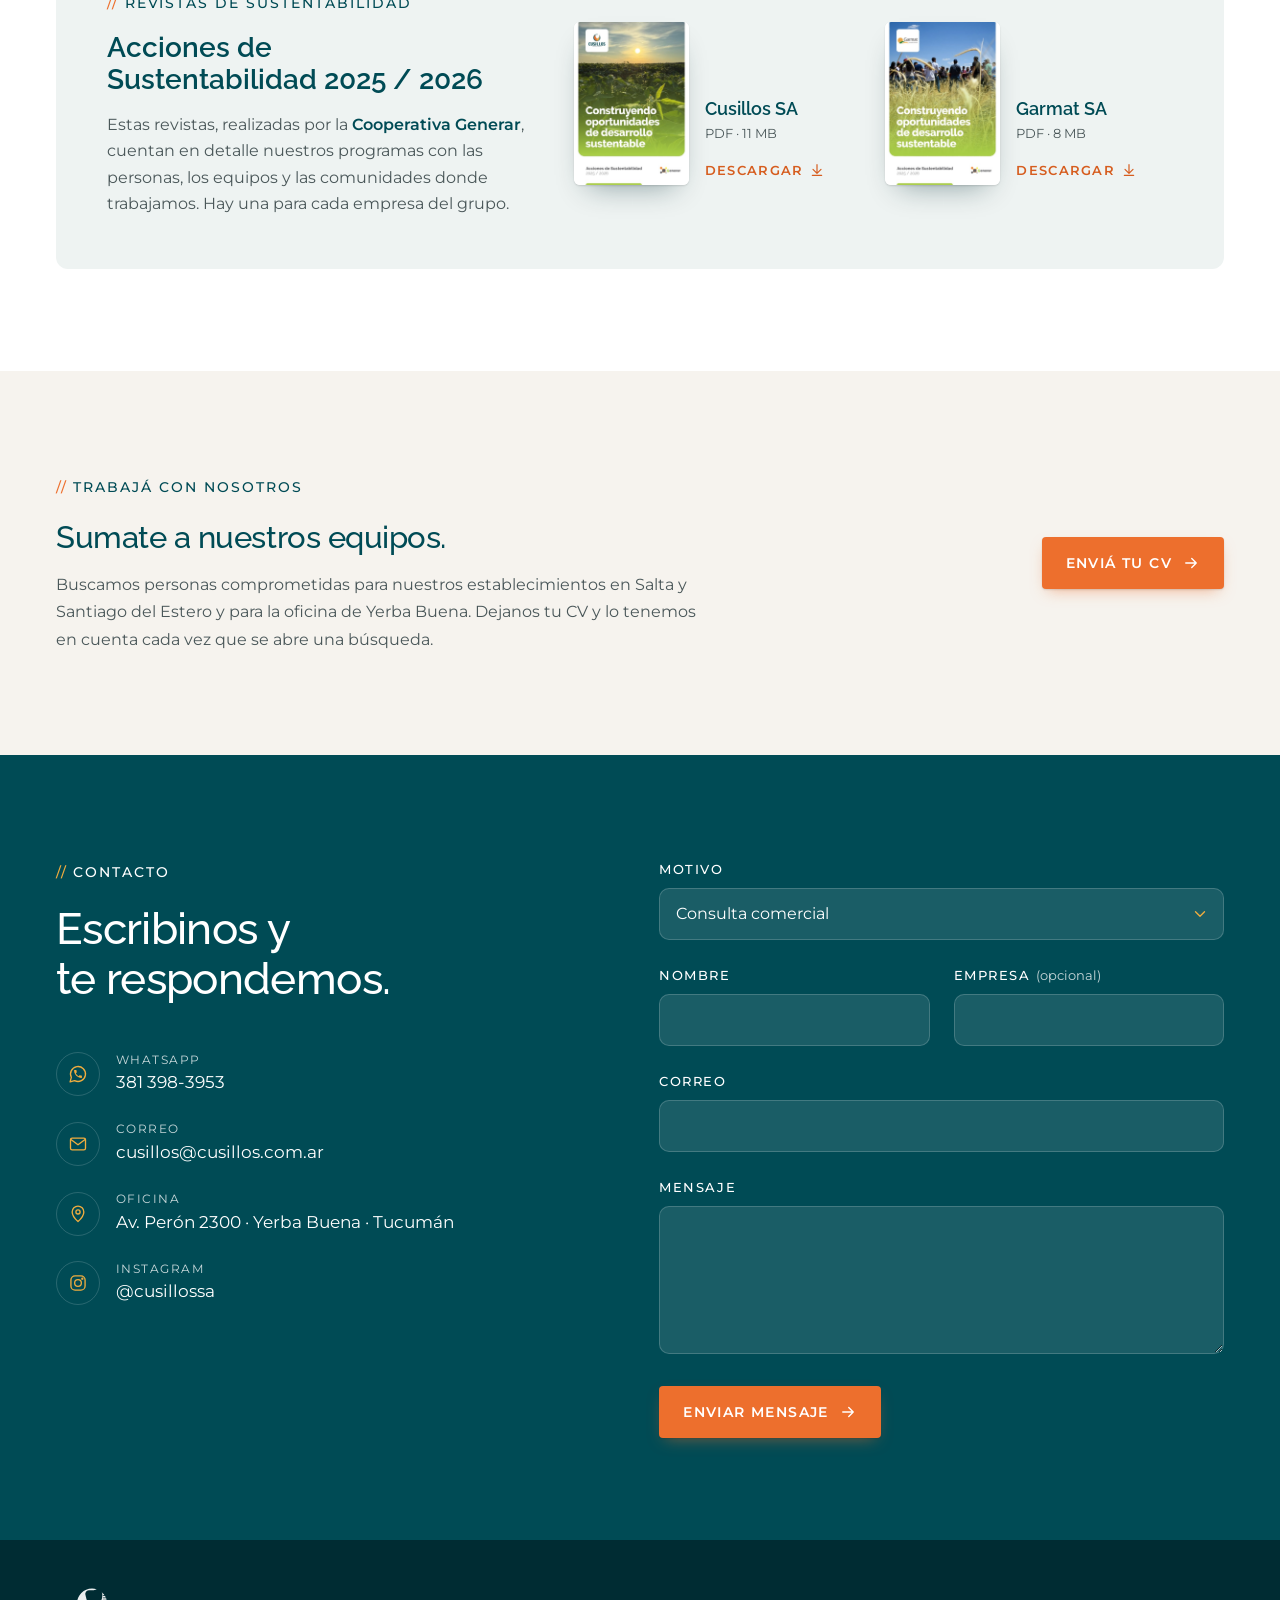
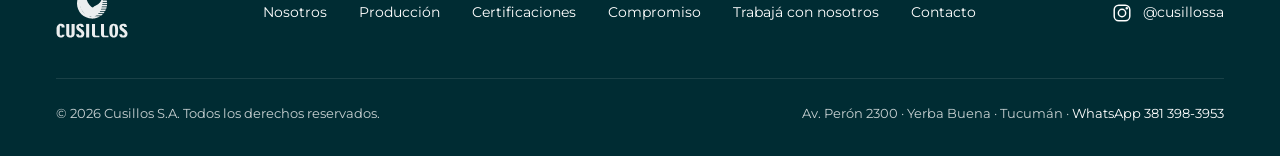
==== commit 4bc2940a: "Ícono de WhatsApp: teléfono completo, sin cortes Co-Authored-By: Claude Opus 5.5 <noreply@anthropic." ====
--- a/index.html
+++ b/index.html
@@ -468,7 +468,7 @@
         <h2 id="contacto-title" class="h2" data-i18n="contact.title">Escribinos y te respondemos.</h2>
         <ul class="contact__list" role="list">
           <li>
-            <span class="contact__icon"><svg class="icon icon--sm" viewBox="0 0 24 24" aria-hidden="true"><path d="M7.9 20A9 9 0 1 0 4 16.1L2.5 21.5z"/><path class="icon__fill" transform="translate(12 12) scale(1.1) translate(-12.7 -12.2)" d="M9.2 8.6c.2-.5.5-.6.8-.6h.5c.2 0 .4.1.5.4l.7 1.6c.1.2 0 .5-.1.6l-.5.6c-.1.2-.1.4 0 .5.6 1 1.4 1.8 2.4 2.4.2.1.4.1.5 0l.6-.5c.2-.2.4-.2.6-.1l1.6.7c.3.1.4.3.4.5v.5c0 .3-.1.6-.6.8-.6.3-1.6.5-3-.2a9 9 0 0 1-3.8-3.8c-.7-1.4-.5-2.4-.2-3z"/></svg></span>
+            <span class="contact__icon"><svg class="icon icon--sm" viewBox="0 0 24 24" aria-hidden="true"><path d="M7.9 20A9 9 0 1 0 4 16.1L2.5 21.5z"/><path class="icon__fill" transform="translate(12 12) scale(.52) translate(-12 -12)" d="M20.01 15.38c-1.23 0-2.42-.2-3.53-.56a.98.98 0 0 0-1.01.24l-1.57 1.97c-2.83-1.35-5.48-3.9-6.89-6.83l1.95-1.66c.27-.28.35-.67.24-1.02-.37-1.11-.56-2.3-.56-3.53 0-.54-.45-.99-.99-.99H4.19C3.65 3 3 3.24 3 3.99 3 13.28 10.73 21 20.01 21c.71 0 .99-.63.99-1.18v-3.45c0-.54-.45-.99-.99-.99z"/></svg></span>
             <span><small>WhatsApp</small><a href="https://wa.me/5493813983953?text=Hola%2C%20les%20escribo%20desde%20la%20web%20de%20Cusillos." target="_blank" rel="noopener" data-whatsapp data-i18n-href="wa.href">381 398-3953</a></span>
           </li>
           <li>
